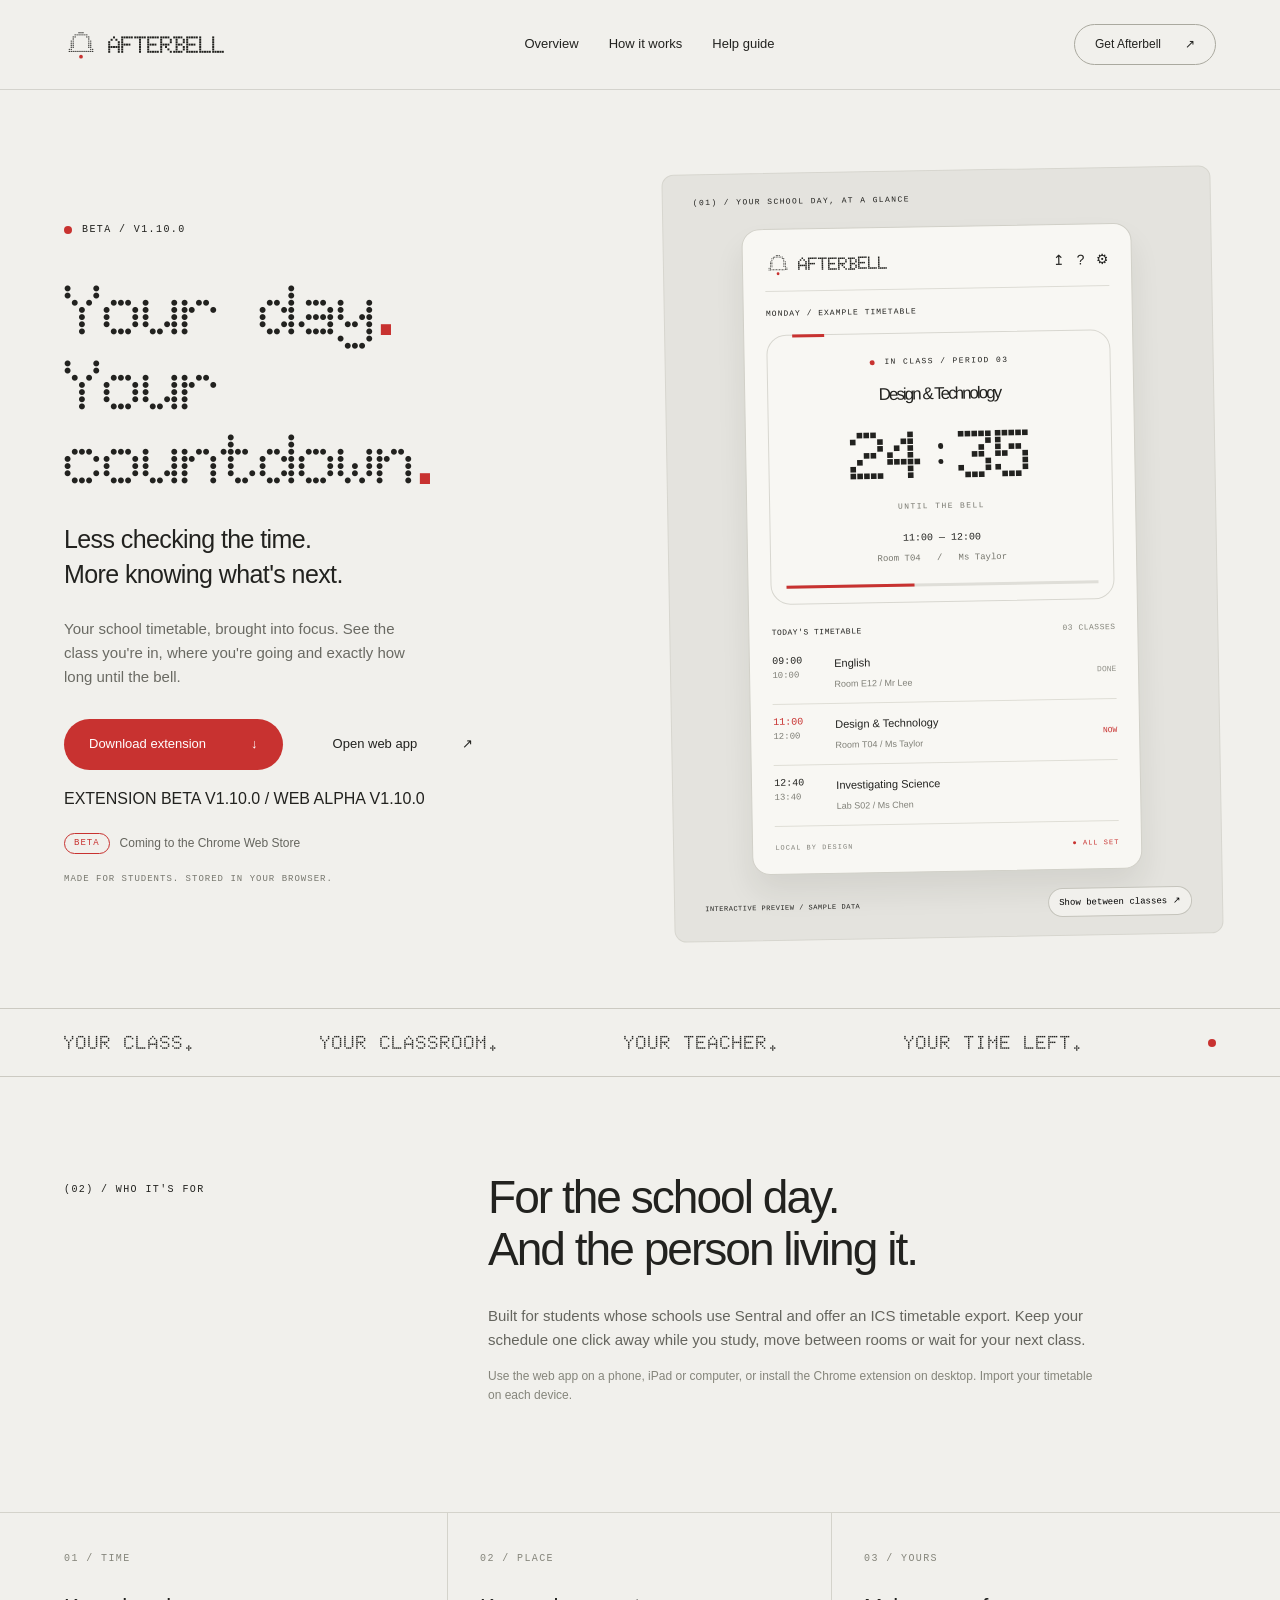
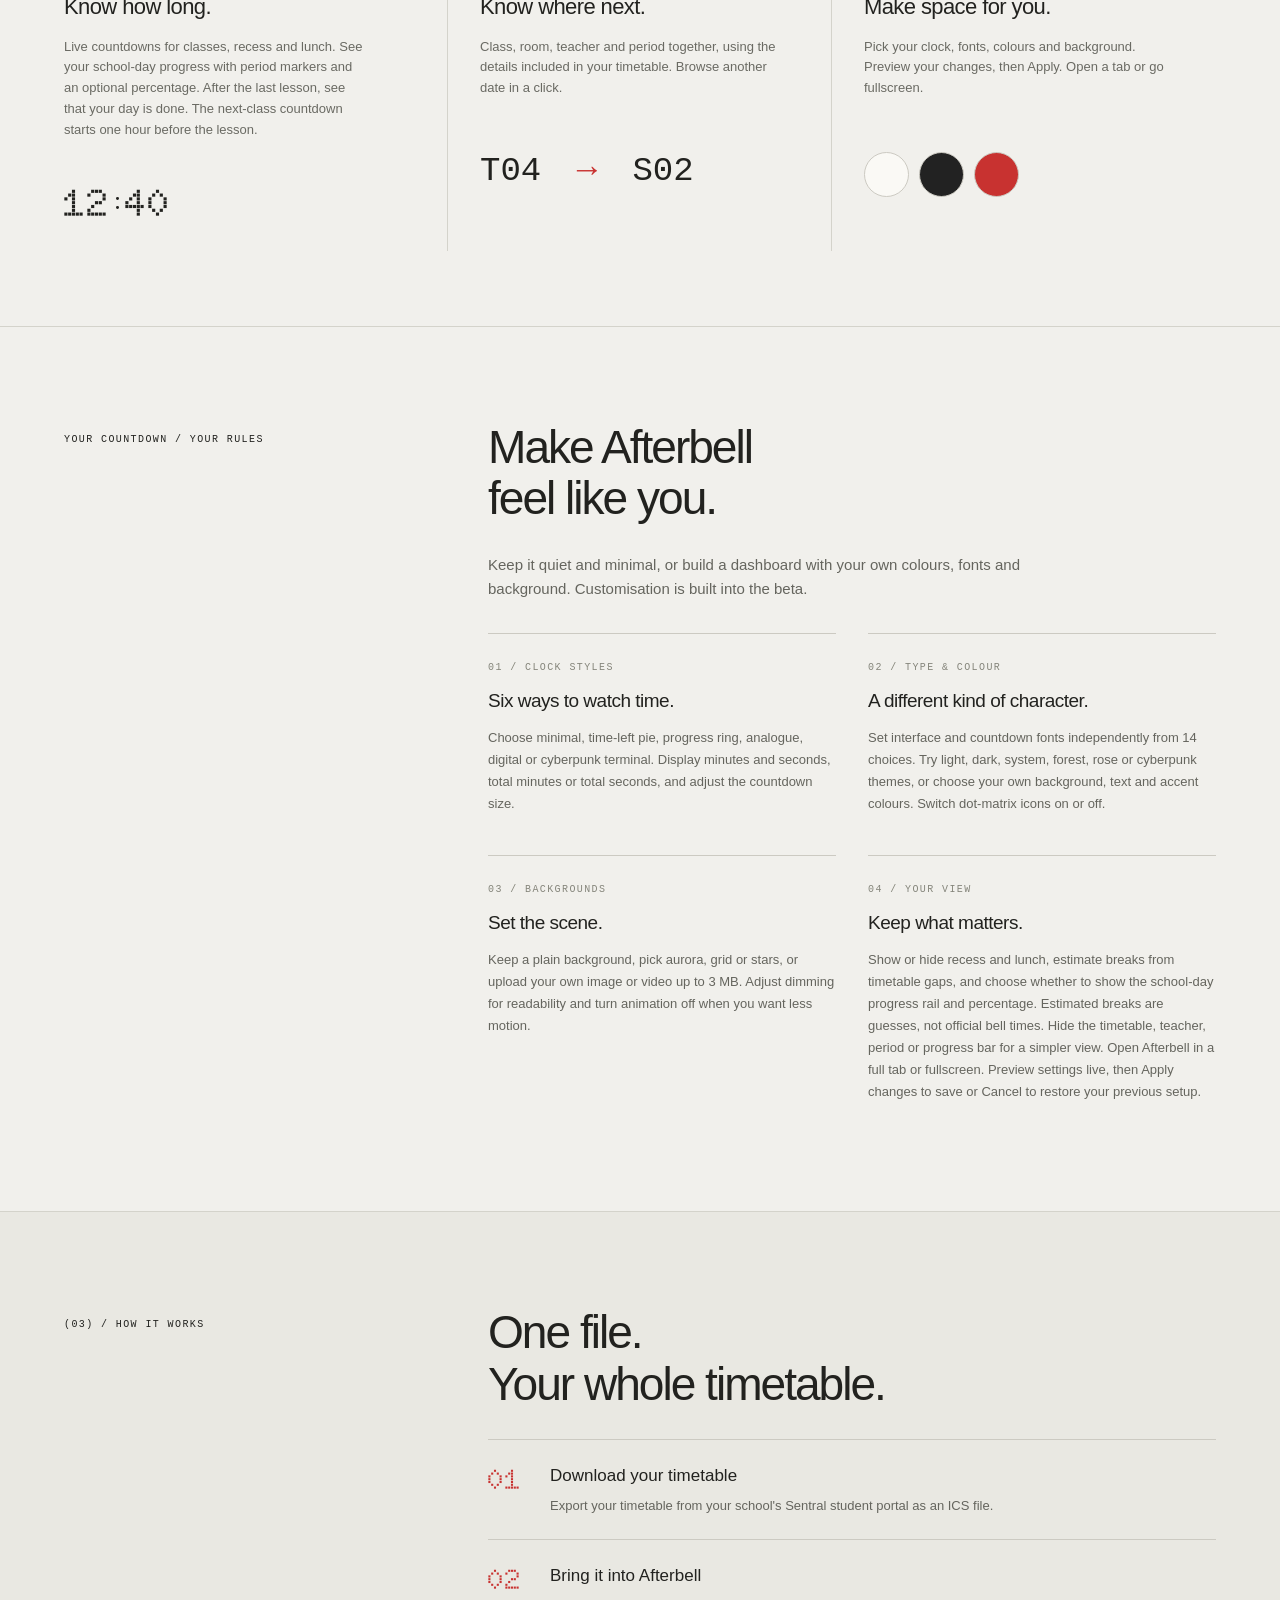
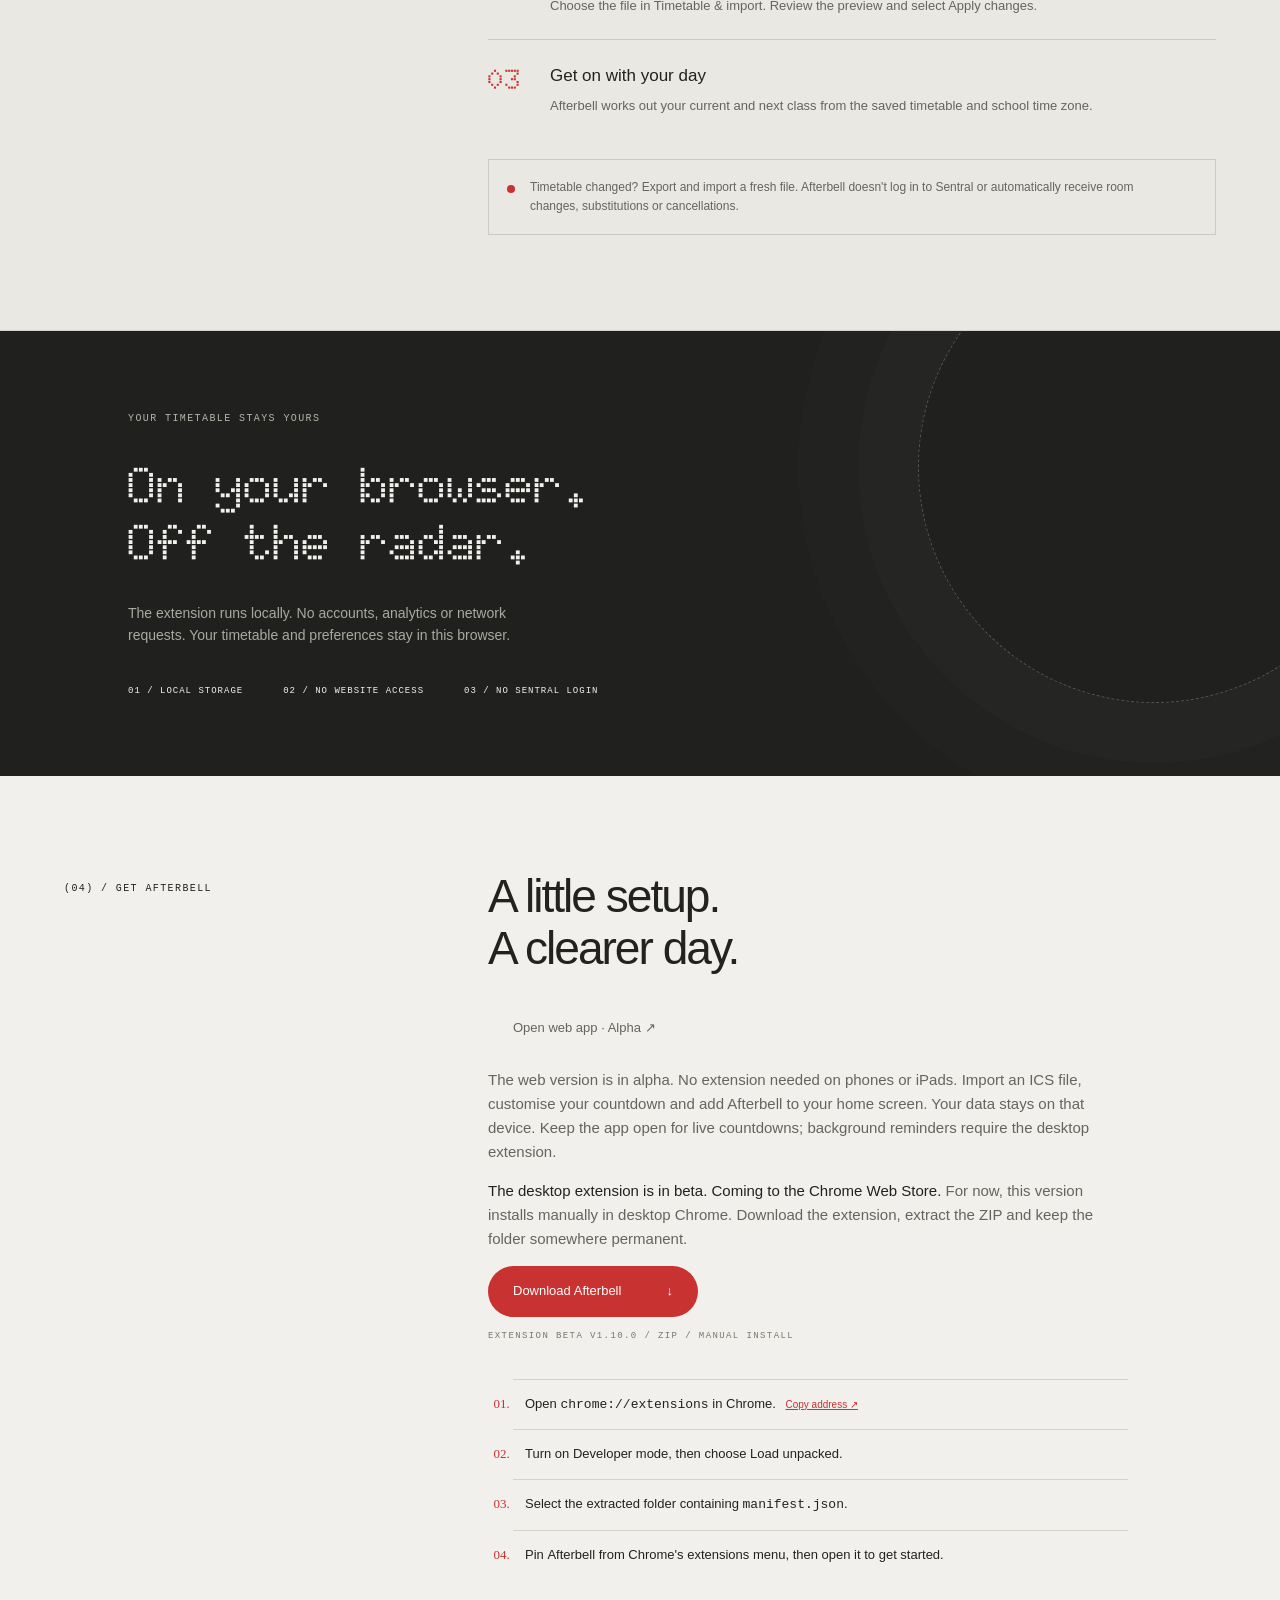
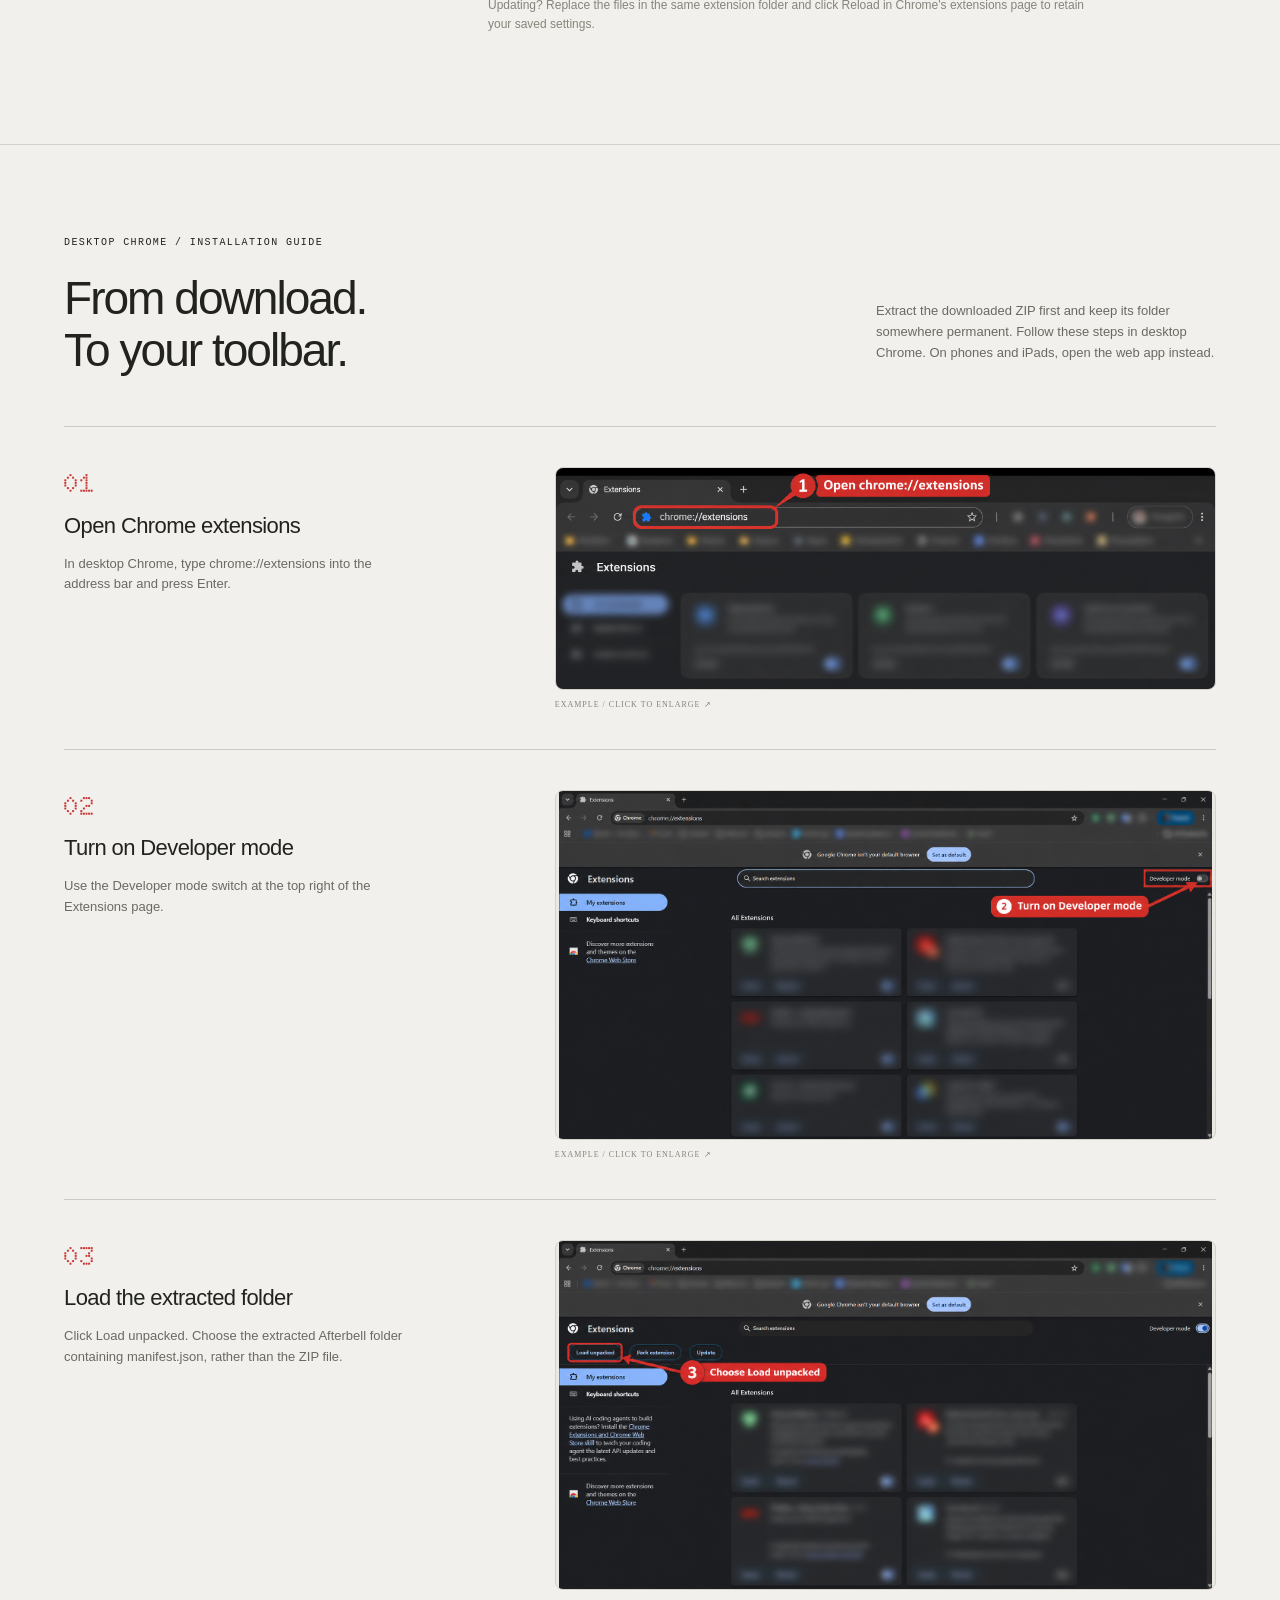
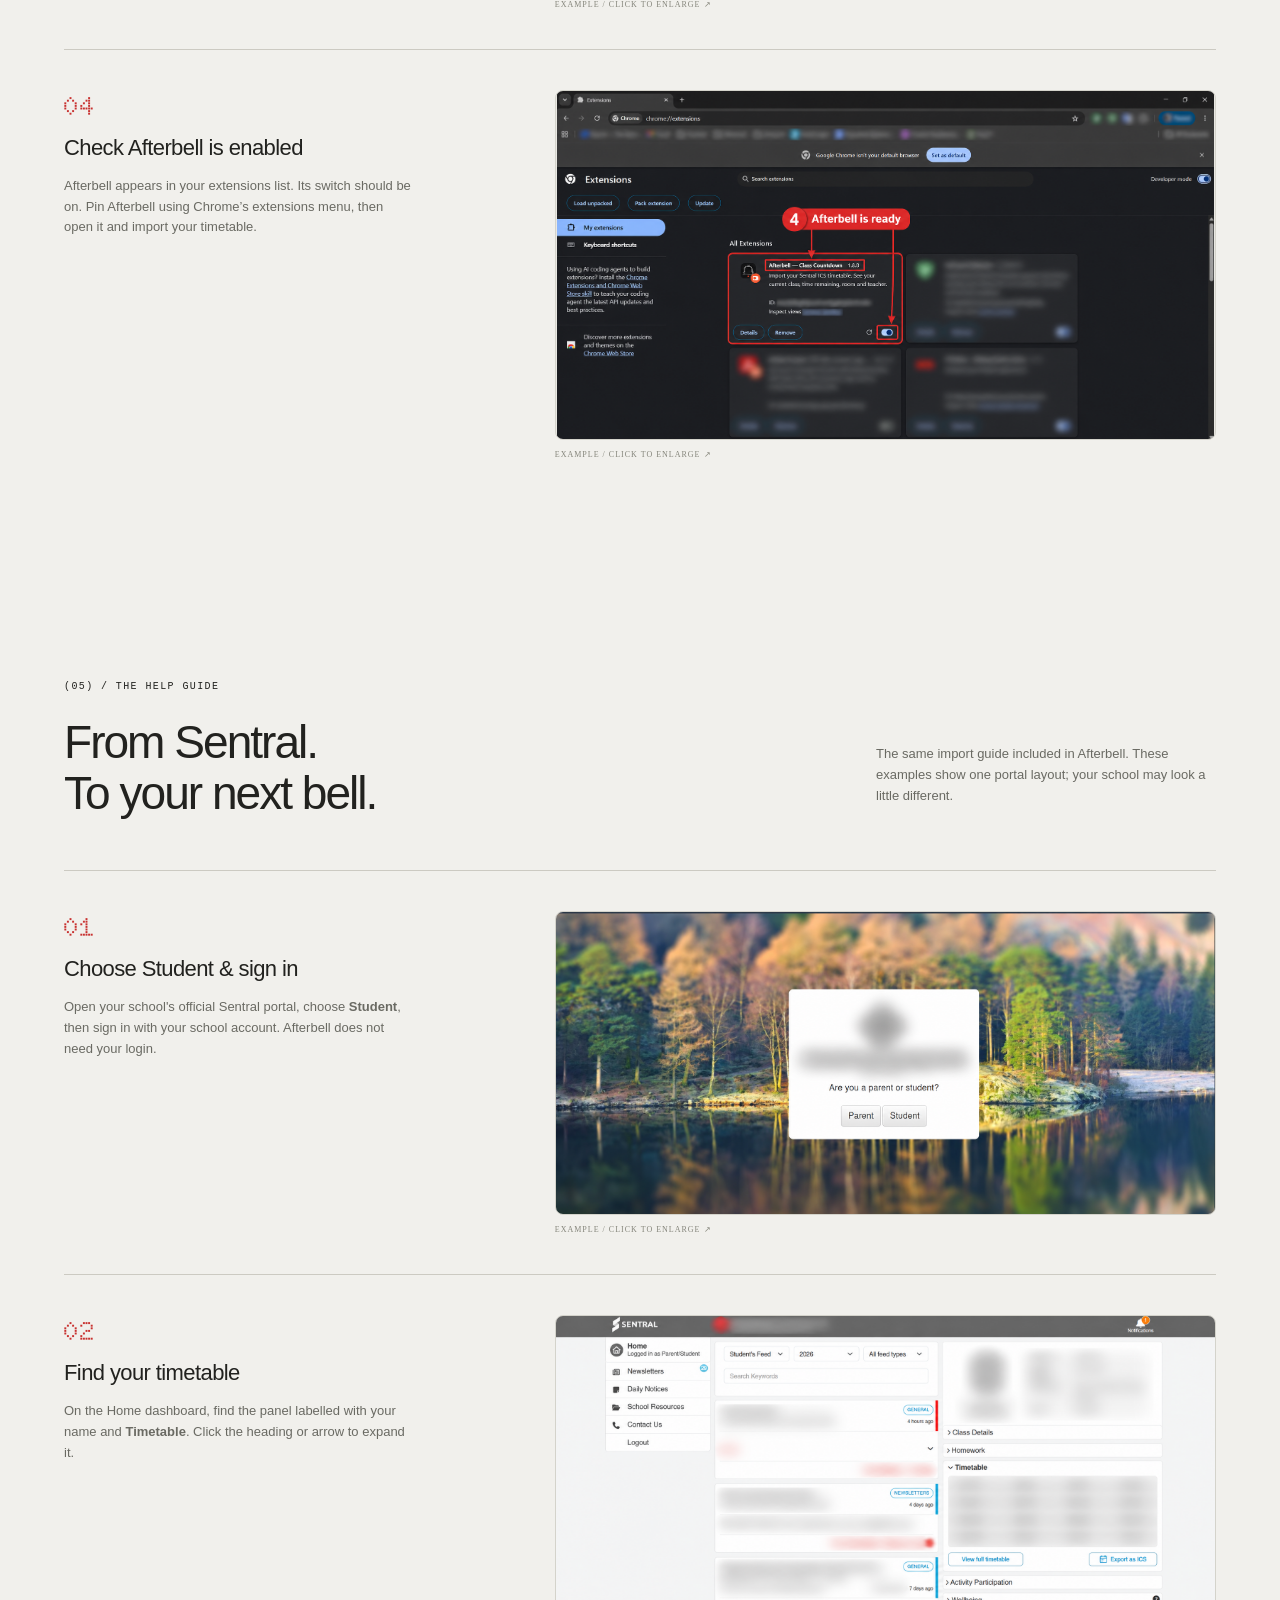
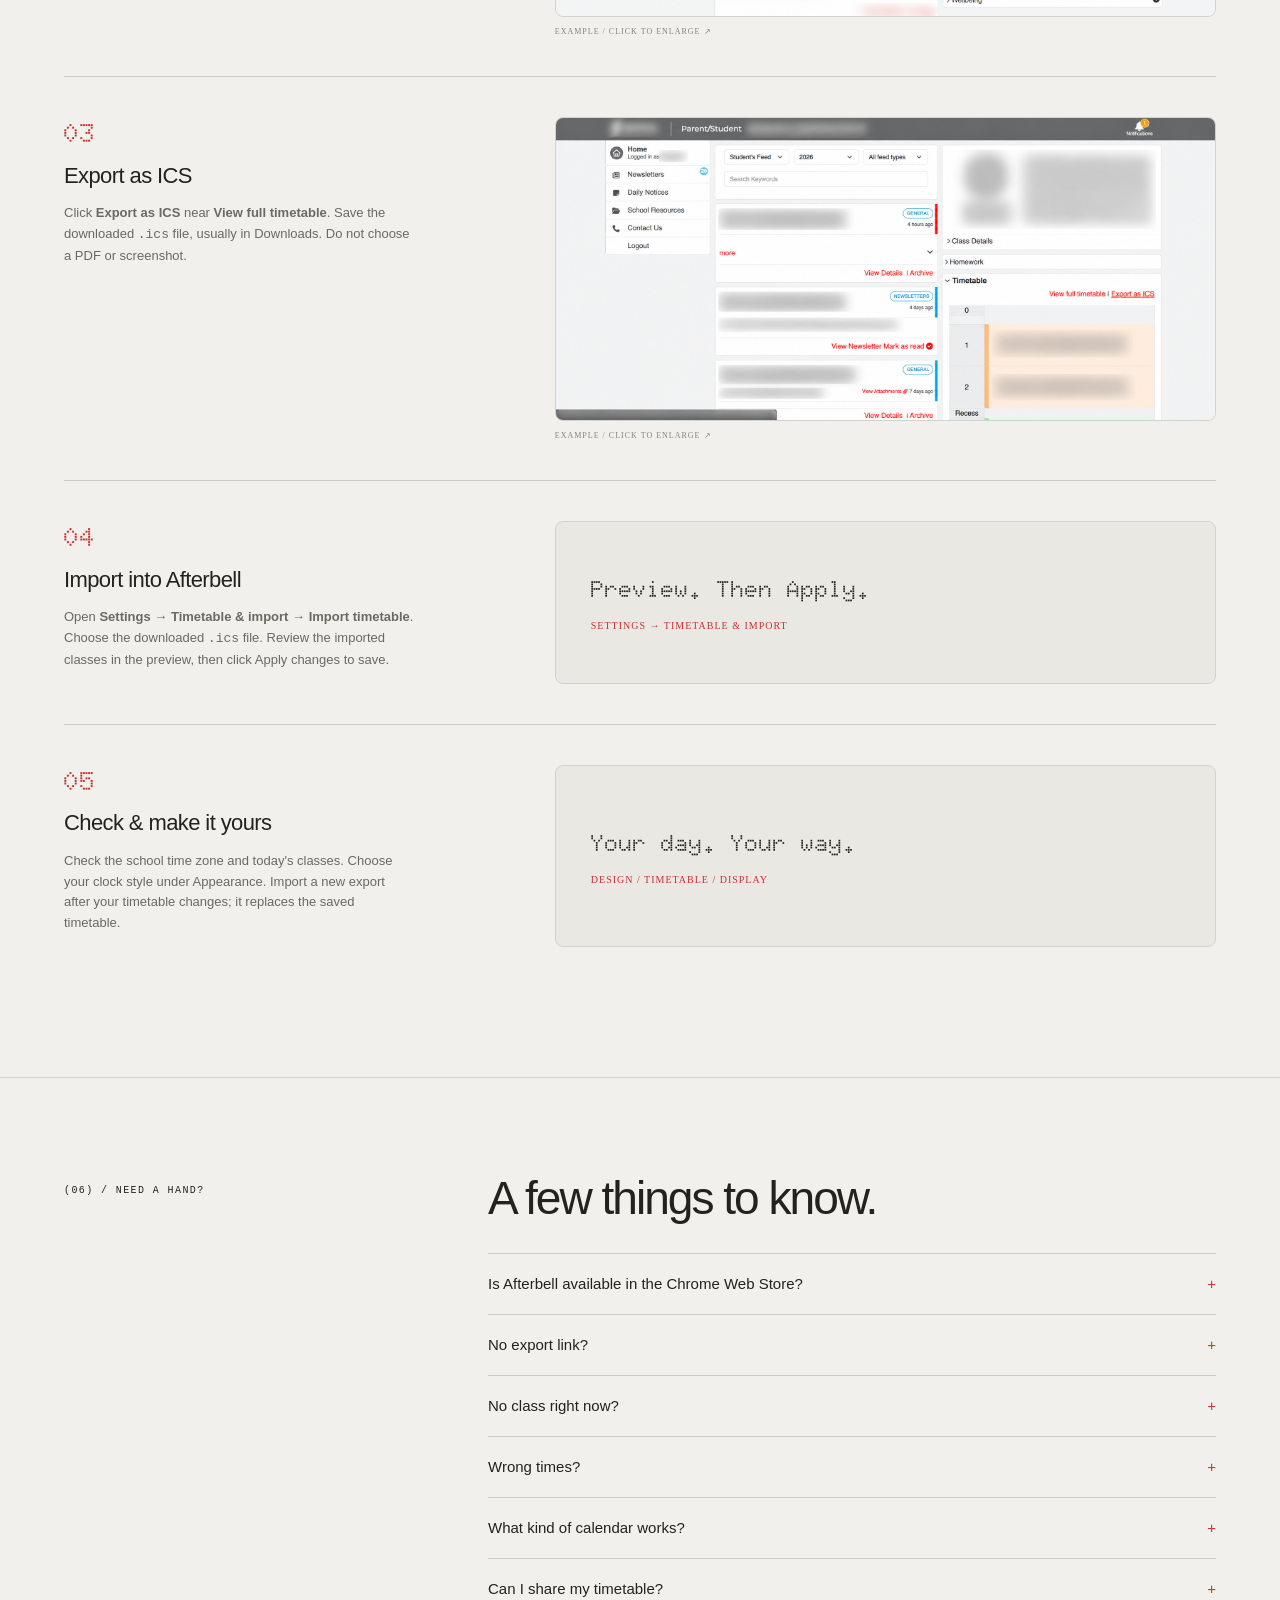
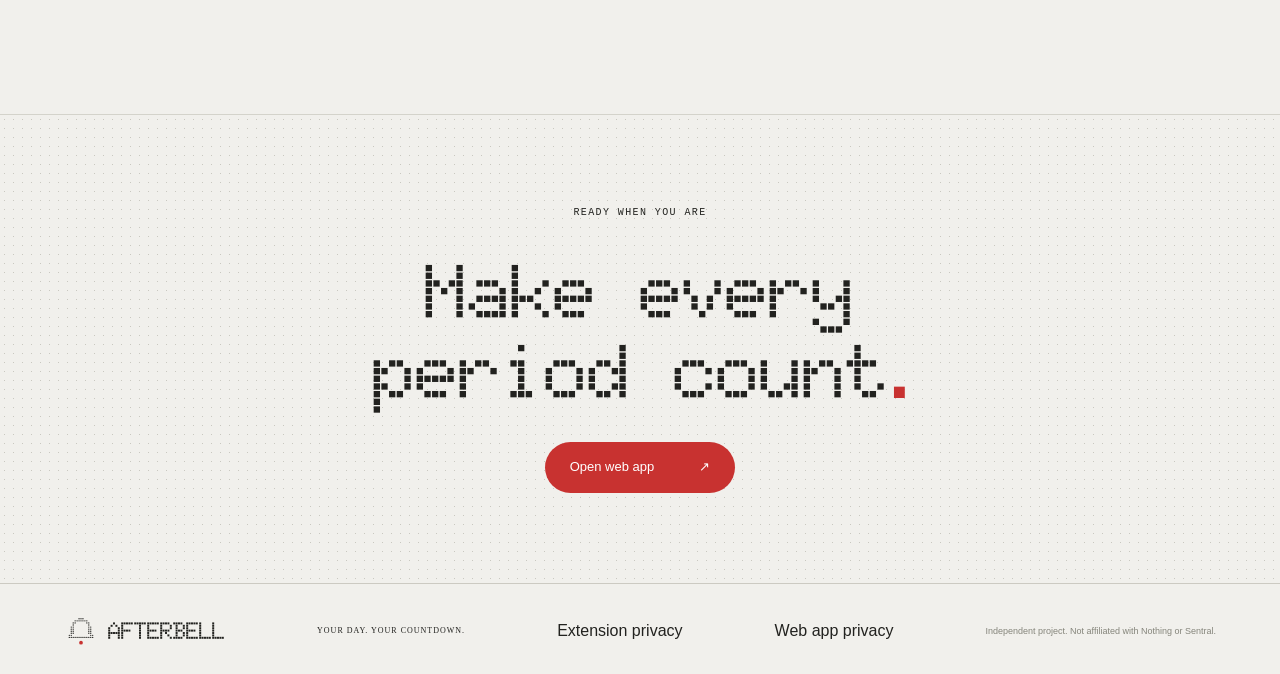
==== index.html @ 8b2d6bf4 "Publish v1.10.0 extension beta and web alpha" ====
<!doctype html>
<html lang="en"><head><meta charset="utf-8"><meta name="viewport" content="width=device-width,initial-scale=1"><meta name="description" content="Your next class. Your room. Your time left. Meet Afterbell, the private Chrome extension for your Sentral school timetable."><title>Afterbell — Your day. Your countdown.</title><link rel="icon" href="assets/afterbell-app-icon.svg" type="image/svg+xml"><link rel="stylesheet" href="style.css"></head><body>
<a class="skip" href="#main">Skip to content</a>
<header><a class="wordmark" href="#"><img class="brand-logo" src="assets/afterbell-logo.svg" alt="">AFTERBELL</a><nav aria-label="Main navigation"><a href="#overview">Overview</a><a href="#how">How it works</a><a href="#guide">Help guide</a></nav><a class="small-button" href="#install">Get Afterbell <span>↗</span></a></header>
<main id="main"><section class="hero" id="overview"><div class="hero-copy"><div class="eyebrow"><i></i> BETA / V1.10.0</div><h1>Your day<span>.</span><br>Your countdown<span>.</span></h1><p class="intro">Less checking the time.<br>More knowing what's next.</p><p class="subcopy">Your school timetable, brought into focus. See the class you're in, where you're going and exactly how long until the bell.</p><div class="buttons"><a class="button red" href="Afterbell-v1.10.0.zip" download>Download extension <span>↓</span></a><a class="button" href="app.html">Open web app <span>↗</span></a></div><p class="muted">EXTENSION BETA V1.10.0 / WEB ALPHA V1.10.0</p><div class="store-note"><span class="beta-badge">BETA</span> Coming to the Chrome Web Store</div><div class="hero-note">MADE FOR STUDENTS. STORED IN YOUR BROWSER.</div></div>
<div class="product-stage"><div class="stage-label">(01) / YOUR SCHOOL DAY, AT A GLANCE</div><div class="app-demo"><div class="app-top"><b class="wordmark"><img class="brand-logo" src="assets/afterbell-logo.svg" alt="">AFTERBELL</b><span aria-hidden="true">↥ &nbsp; ? &nbsp; ⚙</span></div><div class="demo-date">MONDAY / EXAMPLE TIMETABLE</div><div class="clock"><div class="eyebrow"><i></i><span id="demo-status">IN CLASS / PERIOD 03</span></div><h2 id="demo-subject">Design & Technology</h2><div class="timer" id="timer" role="timer" aria-label="24 minutes 38 seconds"><span id="timer-minutes">24</span><span class="timer-colon" aria-hidden="true"><span></span><span></span></span><span id="timer-seconds">38</span></div><div class="eyebrow time-label">UNTIL THE BELL</div><p id="demo-time">11:00 — 12:00</p><p class="room" id="demo-room">Room T04 &nbsp; / &nbsp; Ms Taylor</p><div class="progress"><span></span></div></div><div class="schedule-heading">TODAY'S TIMETABLE <span>03 CLASSES</span></div><div class="lesson"><div>09:00<small>10:00</small></div><div>English<small>Room E12 / Mr Lee</small></div><span class="done">DONE</span></div><div class="lesson active"><div>11:00<small>12:00</small></div><div>Design & Technology<small>Room T04 / Ms Taylor</small></div><span>NOW</span></div><div class="lesson"><div>12:40<small>13:40</small></div><div>Investigating Science<small>Lab S02 / Ms Chen</small></div></div><div class="app-bottom">LOCAL BY DESIGN <span>● ALL SET</span></div></div><div class="demo-controls"><span>INTERACTIVE PREVIEW / SAMPLE DATA</span><button id="switch-demo">Show between classes ↗</button></div></div></section>
<div class="ticker"><span>YOUR CLASS.</span><span>YOUR CLASSROOM.</span><span>YOUR TEACHER.</span><span>YOUR TIME LEFT.</span><i></i></div>
<section class="section audience"><div class="eyebrow">(02) / WHO IT'S FOR</div><div><h2>For the school day.<br>And the person living it.</h2><p>Built for students whose schools use Sentral and offer an ICS timetable export. Keep your schedule one click away while you study, move between rooms or wait for your next class.</p><p class="muted">Use the web app on a phone, iPad or computer, or install the Chrome extension on desktop. Import your timetable on each device.</p></div></section>
<section class="features"><article><span class="feature-number">01 / TIME</span><h3>Know how long.</h3><p>Live countdowns for classes, recess and lunch. See your school-day progress with period markers and an optional percentage. After the last lesson, see that your day is done. The next-class countdown starts one hour before the lesson.</p><div class="feature-art dots feature-time" aria-label="12 minutes 40 seconds"><span>12</span><span class="timer-colon" aria-hidden="true"><span></span><span></span></span><span>40</span></div></article><article><span class="feature-number">02 / PLACE</span><h3>Know where next.</h3><p>Class, room, teacher and period together, using the details included in your timetable. Browse another date in a click.</p><div class="feature-art route">T04 <span>→</span> S02</div></article><article><span class="feature-number">03 / YOURS</span><h3>Make space for you.</h3><p>Pick your clock, fonts, colours and background. Preview your changes, then Apply. Open a tab or go fullscreen.</p><div class="swatches" aria-label="Example light, dark and red appearance colours"><i></i><i></i><i></i></div></article></section>
<section class="section customise" id="customise"><div class="eyebrow">YOUR COUNTDOWN / YOUR RULES</div><div><h2>Make Afterbell<br>feel like you.</h2><p>Keep it quiet and minimal, or build a dashboard with your own colours, fonts and background. Customisation is built into the beta.</p><div class="custom-options"><article><span class="feature-number">01 / CLOCK STYLES</span><h3>Six ways to watch time.</h3><p>Choose minimal, time-left pie, progress ring, analogue, digital or cyberpunk terminal. Display minutes and seconds, total minutes or total seconds, and adjust the countdown size.</p></article><article><span class="feature-number">02 / TYPE & COLOUR</span><h3>A different kind of character.</h3><p>Set interface and countdown fonts independently from 14 choices. Try light, dark, system, forest, rose or cyberpunk themes, or choose your own background, text and accent colours. Switch dot-matrix icons on or off.</p></article><article><span class="feature-number">03 / BACKGROUNDS</span><h3>Set the scene.</h3><p>Keep a plain background, pick aurora, grid or stars, or upload your own image or video up to 3 MB. Adjust dimming for readability and turn animation off when you want less motion.</p></article><article><span class="feature-number">04 / YOUR VIEW</span><h3>Keep what matters.</h3><p>Show or hide recess and lunch, estimate breaks from timetable gaps, and choose whether to show the school-day progress rail and percentage. Estimated breaks are guesses, not official bell times. Hide the timetable, teacher, period or progress bar for a simpler view. Open Afterbell in a full tab or fullscreen. Preview settings live, then Apply changes to save or Cancel to restore your previous setup.</p></article></div></div></section><section class="section how" id="how"><div class="eyebrow">(03) / HOW IT WORKS</div><div><h2>One file.<br>Your whole timetable.</h2><div class="how-row"><span>01</span><div><h3>Download your timetable</h3><p>Export your timetable from your school's Sentral student portal as an ICS file.</p></div></div><div class="how-row"><span>02</span><div><h3>Bring it into Afterbell</h3><p>Choose the file in Timetable & import. Review the preview and select Apply changes.</p></div></div><div class="how-row"><span>03</span><div><h3>Get on with your day</h3><p>Afterbell works out your current and next class from the saved timetable and school time zone.</p></div></div><div class="notice"><i></i><p>Timetable changed? Export and import a fresh file. Afterbell doesn't log in to Sentral or automatically receive room changes, substitutions or cancellations.</p></div></div></section>
<section class="privacy"><div class="eyebrow">YOUR TIMETABLE STAYS YOURS</div><h2>On your browser.<br>Off the radar.</h2><p>The extension runs locally. No accounts, analytics or network requests. Your timetable and preferences stay in this browser.</p><div><span>01 / LOCAL STORAGE</span><span>02 / NO WEBSITE ACCESS</span><span>03 / NO SENTRAL LOGIN</span></div></section>
<section class="section install" id="install"><div class="eyebrow">(04) / GET AFTERBELL</div><div><h2>A little setup.<br>A clearer day.</h2><p><a class="button" href="app.html">Open web app · Alpha ↗</a></p><p>The web version is in alpha. No extension needed on phones or iPads. Import an ICS file, customise your countdown and add Afterbell to your home screen. Your data stays on that device. Keep the app open for live countdowns; background reminders require the desktop extension.</p><p><strong>The desktop extension is in beta. Coming to the Chrome Web Store.</strong> For now, this version installs manually in desktop Chrome. Download the extension, extract the ZIP and keep the folder somewhere permanent.</p><a class="button red" href="Afterbell-v1.10.0.zip" download>Download Afterbell <span>↓</span></a><span class="download-meta">EXTENSION BETA V1.10.0 / ZIP / MANUAL INSTALL</span><ol class="install-list"><li>Open <code>chrome://extensions</code> in Chrome. <button id="copy-url" aria-label="Copy Chrome extensions address">Copy address ↗</button></li><li>Turn on <strong>Developer mode</strong>, then choose <strong>Load unpacked</strong>.</li><li>Select the extracted folder containing <code>manifest.json</code>.</li><li>Pin <strong>Afterbell</strong> from Chrome's extensions menu, then open it to get started.</li></ol><p class="muted">Updating? Replace the files in the same extension folder and click Reload in Chrome's extensions page to retain your saved settings.</p><p id="copy-status" role="status"></p></div></section>
<section class="guide" id="extension-guide"><div class="guide-heading"><div><div class="eyebrow">DESKTOP CHROME / INSTALLATION GUIDE</div><h2>From download.<br>To your toolbar.</h2></div><p>Extract the downloaded ZIP first and keep its folder somewhere permanent. Follow these steps in desktop Chrome. On phones and iPads, <a href="app.html">open the web app</a> instead.</p></div><article class="guide-step"><div><span class="step-no">01</span><h3>Open Chrome extensions</h3><p>In desktop Chrome, type chrome://extensions into the address bar and press Enter.</p></div><div><a href="install-1.png" target="_blank" rel="noopener"><img src="install-1.png" alt="Open Chrome extensions — highlighted Chrome control" loading="lazy"></a><div class="image-note">EXAMPLE / CLICK TO ENLARGE ↗</div></div></article><article class="guide-step"><div><span class="step-no">02</span><h3>Turn on Developer mode</h3><p>Use the Developer mode switch at the top right of the Extensions page.</p></div><div><a href="install-2.png" target="_blank" rel="noopener"><img src="install-2.png" alt="Turn on Developer mode — highlighted Chrome control" loading="lazy"></a><div class="image-note">EXAMPLE / CLICK TO ENLARGE ↗</div></div></article><article class="guide-step"><div><span class="step-no">03</span><h3>Load the extracted folder</h3><p>Click Load unpacked. Choose the extracted Afterbell folder containing manifest.json, rather than the ZIP file.</p></div><div><a href="install-3.png" target="_blank" rel="noopener"><img src="install-3.png" alt="Load the extracted folder — highlighted Chrome control" loading="lazy"></a><div class="image-note">EXAMPLE / CLICK TO ENLARGE ↗</div></div></article><article class="guide-step"><div><span class="step-no">04</span><h3>Check Afterbell is enabled</h3><p>Afterbell appears in your extensions list. Its switch should be on. Pin Afterbell using Chrome’s extensions menu, then open it and import your timetable.</p></div><div><a href="install-4.png" target="_blank" rel="noopener"><img src="install-4.png" alt="Check Afterbell is enabled — highlighted Chrome control" loading="lazy"></a><div class="image-note">EXAMPLE / CLICK TO ENLARGE ↗</div></div></article></section><section class="guide" id="guide"><div class="guide-heading"><div><div class="eyebrow">(05) / THE HELP GUIDE</div><h2>From Sentral.<br>To your next bell.</h2></div><p>The same import guide included in Afterbell. These examples show one portal layout; your school may look a little different.</p></div><div id="guide-steps"></div></section>
<section class="section faq"><div class="eyebrow">(06) / NEED A HAND?</div><div><h2>A few things to know.</h2><details><summary>Is Afterbell available in the Chrome Web Store?</summary><p>It is coming to the Chrome Web Store. Afterbell is currently in beta, and you can try it now using the manual installation above. A store release date has not been announced.</p></details><details><summary>No export link?</summary><p>Try the student portal in a desktop browser and expand Timetable. If your school has disabled export, ask the school for an ICS timetable.</p></details><details><summary>No class right now?</summary><p>Between classes, Afterbell shows the next class. Use the date picker to check another day. If the export has ended, import a newer one.</p></details><details><summary>Wrong times?</summary><p>Check the school time zone under Timetable & import and your computer's clock. Sydney is the default school time zone.</p></details><details><summary>What kind of calendar works?</summary><p>Afterbell supports individual dated events in an ICS export. Recurring calendars and all-day events are rejected with an explanation. Room and teacher details can only appear if your file includes them.</p></details><details><summary>Can I share my timetable?</summary><p>Your ICS file contains personal timetable information, so keep it private. Remove your timetable in Settings to clear its saved class data.</p></details></div></section>
<section class="closing"><div class="eyebrow">READY WHEN YOU ARE</div><h2>Make every<br>period count<span>.</span></h2><a class="button red" href="app.html">Open web app <span>↗</span></a></section></main>
<footer><a class="wordmark" href="#"><img class="brand-logo" src="assets/afterbell-logo.svg" alt="">AFTERBELL</a><p>YOUR DAY. YOUR COUNTDOWN.</p><a class="privacy-link" href="privacy.html">Extension privacy</a><a class="privacy-link" href="web-privacy.html">Web app privacy</a><span>Independent project. Not affiliated with Nothing or Sentral.</span></footer><script src="app.js" defer></script></body></html>
---- style.css ----
@font-face{font-family:Doto;src:url('assets/Doto.ttf') format('truetype');font-weight:100 900;font-display:swap}*{box-sizing:border-box}html{scroll-behavior:smooth;scroll-padding-top:95px}body{margin:0;background:#f1f0ec;color:#22221f;font:16px/1.6 'Helvetica Neue',Helvetica,Arial,sans-serif}a{color:inherit;text-decoration:none}button{font:inherit;cursor:pointer}a,button,summary{-webkit-tap-highlight-color:transparent}a:focus-visible,button:focus-visible,summary:focus-visible{outline:3px solid #c83230;outline-offset:5px}header{height:90px;max-width:1440px;margin:auto;padding:0 5%;display:flex;align-items:center;justify-content:space-between;border-bottom:1px solid #d4d3cd;gap:25px}.wordmark{font:800 24px Doto,monospace;display:flex;align-items:center;gap:10px;letter-spacing:-1px;white-space:nowrap}i{display:inline-block;width:8px;height:8px;background:#c83230;border-radius:100%;flex-shrink:0}nav{display:flex;gap:30px;font-size:13px}nav a:hover,.text-link:hover{color:#c83230}.small-button{border:1px solid #aaa99f;border-radius:30px;padding:10px 20px;font-size:12px;display:flex;gap:24px}.hero{max-width:1440px;padding:80px 5% 70px;margin:auto;display:grid;grid-template-columns:1fr 1fr;gap:55px;align-items:center}.eyebrow,.stage-label,.hero-note,.feature-number,.download-meta{font:10px/1.6 Consolas,monospace;letter-spacing:1.4px}.eyebrow{display:flex;align-items:center;gap:10px}.hero h1{font:800 clamp(56px,5.6vw,87px)/1.04 Doto,monospace;letter-spacing:-4px;margin:35px 0 25px;font-variation-settings:'ROND' 100}h1>span,.closing h2>span{font-family:Arial;color:#c83230}.intro{font-size:25px;line-height:1.4;letter-spacing:-.6px}.subcopy{max-width:360px;color:#6a6a63;font-size:15px}.buttons{display:flex;align-items:center;gap:25px;margin-top:30px}.button{display:inline-flex;align-items:center;justify-content:space-between;gap:45px;border-radius:30px;padding:15px 25px;font-size:13px}.red{background:#c83230;color:#fff}.red:hover{background:#a92221}.text-link{font-size:12px}.hero-note{margin-top:40px;color:#77776e;font-size:9px;letter-spacing:1px}.product-stage{padding:22px 30px 18px;background:#e4e3de;border:1px solid #d7d6cf;border-radius:12px;background-image:radial-gradient(#c9c8c0 .7px,transparent .7px);background-size:8px 8px;transform:rotate(-1deg)}.stage-label{font-size:8px;margin-bottom:20px}.app-demo{background:#f8f7f3;max-width:390px;margin:auto;border:1px solid #d1d0c8;border-radius:18px;padding:22px;box-shadow:0 18px 30px #24241c15}.app-top{display:flex;align-items:center;justify-content:space-between;border-bottom:1px solid #dddcd5;padding-bottom:13px}.app-top .wordmark{font-size:18px}.app-top>span{font-size:14px}.demo-date{font:8px Consolas,monospace;letter-spacing:1px;margin:17px 0}.clock{border:1px solid #d8d7d0;border-radius:20px;text-align:center;padding:22px 15px 15px;position:relative}.clock:before{content:'';position:absolute;top:-1px;left:25px;width:32px;height:3px;background:#c83230}.clock .eyebrow{justify-content:center;font-size:8px}.clock i{width:5px;height:5px}.clock h2{font:400 17px Arial;margin:16px 0}.timer{font:800 68px/1 Doto,monospace;letter-spacing:-4px}.time-label{margin:12px 0 20px;color:#77776e}.clock p{font:10px Consolas,monospace}.clock .room{color:#77776e;font-size:9px}.progress{height:3px;background:#dfded8;margin-top:20px}.progress span{display:block;width:41%;height:100%;background:#c83230}.schedule-heading{display:flex;justify-content:space-between;font:8px Consolas,monospace;letter-spacing:.5px;margin:23px 0 7px}.schedule-heading span{color:#85857b}.lesson{display:grid;grid-template-columns:50px 1fr auto;gap:12px;padding:12px 0;border-bottom:1px solid #dfded6;font-size:11px}.lesson>div:first-child{font:10px Consolas,monospace}.lesson small{display:block;color:#808078;font-size:9px;margin-top:4px}.lesson>span{font:8px Consolas,monospace;color:#c83230;align-self:center}.lesson>span.done{color:#92928a}.active>div:first-child{color:#c83230}.app-bottom{display:flex;justify-content:space-between;font:7px Consolas,monospace;color:#83837b;margin-top:17px;letter-spacing:1px}.app-bottom span{color:#c83230}.demo-controls{display:flex;justify-content:space-between;gap:10px;align-items:center;margin-top:18px}.demo-controls>span{font:7px Consolas,monospace;letter-spacing:.5px}.demo-controls button{font:9px Consolas,monospace;background:#f1f0ec;border:1px solid #c5c4bc;border-radius:20px;padding:8px 10px}.ticker{border-block:1px solid #cccac2;display:flex;justify-content:space-between;align-items:center;padding:22px 5%;font:700 clamp(10px,1.5vw,19px) Doto,monospace;letter-spacing:1px}.section{padding:95px 5%;max-width:1440px;margin:auto;display:grid;grid-template-columns:1fr 2fr;gap:60px;border-bottom:1px solid #d4d3cb}.section>.eyebrow{align-self:start;margin-top:10px}h2{font-weight:400;font-size:clamp(32px,3.6vw,52px);line-height:1.12;letter-spacing:-2px;margin:0 0 28px}.section p{max-width:610px;color:#65655e;font-size:15px}.section .muted{font-size:12px;color:#85857b}.features{margin:0 auto;max-width:1440px;padding:0 5% 75px;display:grid;grid-template-columns:repeat(3,1fr);gap:0}.features article{padding:30px 32px 15px 0;border-right:1px solid #d4d3cb}.features article+article{padding-left:32px}.features article:last-child{border:0}.feature-number{color:#85857b}.features h3{font-size:22px;font-weight:400;letter-spacing:-.6px;margin:20px 0 10px}.features p{font-size:13px;color:#6a6a63;max-width:300px;min-height:85px}.feature-art{font-size:38px;margin-top:30px;height:65px}.dots{font-family:Doto;font-weight:800}.route{font:34px Consolas,monospace}.route span{color:#c83230;margin:0 15px}.swatches{display:flex;gap:10px;margin-top:30px;height:65px}.swatches i{width:45px;height:45px;border:1px solid #cccac2;background:#faf9f5}.swatches i:nth-child(2){background:#222}.swatches i:nth-child(3){background:#c83230}.how{background:#e9e8e2;max-width:none}.how>div:last-child{max-width:800px}.how-row{display:flex;gap:28px;border-top:1px solid #cccac2;padding:22px 0}.how-row>span{font:700 28px Doto;color:#c83230}.how-row h3{font-size:17px;font-weight:500;margin:0}.how-row p{margin:7px 0 0!important;font-size:13px}.notice{display:flex;align-items:start;gap:15px;border:1px solid #cccac2;padding:18px;margin-top:20px}.notice i{margin-top:7px}.notice p{margin:0!important;font-size:12px}.privacy{background:#20211f;color:#f1f0ec;padding:80px 10%;position:relative;overflow:hidden}.privacy:after{content:'';position:absolute;right:-110px;top:-100px;width:470px;height:470px;border:1px dashed #55564f;border-radius:50%;box-shadow:0 0 0 60px #ffffff03,0 0 0 120px #ffffff02}.privacy .eyebrow{color:#b4b4aa}.privacy h2{font-family:Doto;font-weight:700;margin:30px 0;font-size:clamp(36px,4vw,60px)}.privacy p{max-width:430px;color:#aaa99f;font-size:14px}.privacy>div:last-child{display:flex;gap:40px;margin-top:40px;font:9px Consolas,monospace;letter-spacing:1px;position:relative;z-index:1}.download-meta{display:block;font-size:9px;color:#77776e;margin:12px 0 35px}.install-list{list-style:decimal-leading-zero;padding-left:25px;max-width:640px}.install-list li{padding:14px 0 14px 12px;border-top:1px solid #d4d3cb;font-size:13px}.install-list li::marker{color:#c83230;font-family:Consolas}.install-list button{border:0;background:none;color:#c83230;font-size:10px;text-decoration:underline}.guide{padding:90px 5%;max-width:1440px;margin:auto}.guide-heading{display:flex;justify-content:space-between;gap:50px;align-items:end;margin-bottom:50px}.guide-heading h2{margin:22px 0 0}.guide-heading p{font-size:13px;color:#6a6a63;max-width:340px}.guide-step{display:grid;grid-template-columns:1fr 1.5fr;gap:50px;border-top:1px solid #cccac2;padding:40px 0}.guide-step h3{font-size:22px;font-weight:400;line-height:1.3;letter-spacing:-.6px;margin:12px 0}.step-no{font:700 26px Doto;color:#c83230}.guide-step p{font-size:13px;color:#6a6a63;max-width:350px}.guide-step img{display:block;width:100%;max-height:350px;object-fit:contain;border:1px solid #d4d3cb;background:#e9e8e3;border-radius:8px}.image-note{font:8px Consolas;letter-spacing:1px;color:#85857b;margin-top:10px}.guide-step.no-image{grid-template-columns:1fr 1.5fr}.step-action{border:1px solid #d4d3cb;background:#e9e8e3;padding:35px;display:flex;flex-direction:column;justify-content:center;align-items:start;border-radius:8px}.step-action b{font:700 23px Doto;line-height:1.4}.step-action span{color:#c83230;font:10px Consolas;letter-spacing:1px;margin-top:15px}.faq{border-top:1px solid #d4d3cb}details{border-top:1px solid #cccac2;padding:18px 0}summary{cursor:pointer;font-size:15px;list-style:none;display:flex;justify-content:space-between;gap:15px}summary:after{content:'+';color:#c83230}details[open] summary:after{content:'−'}details p{font-size:13px!important}.closing{padding:90px 5%;text-align:center;background-image:radial-gradient(#c9c8c0 .7px,transparent .7px);background-size:9px 9px}.closing .eyebrow{justify-content:center}.closing h2{font:800 clamp(46px,6vw,80px)/1.05 Doto;letter-spacing:-3px;margin:30px 0}footer{display:flex;align-items:center;justify-content:space-between;padding:30px 5%;gap:25px;border-top:1px solid #cccac2}footer p{font:8px Consolas;letter-spacing:1px}footer>span{font-size:9px;color:#85857b}.skip{position:absolute;left:20px;top:-80px;padding:10px;background:#fff;z-index:20}.skip:focus{top:10px}@media(min-width:1600px){.hero{padding-block:110px}.how{padding-inline:max(5%,calc((100vw - 1296px)/2))}}@media(max-width:850px){header{height:75px}nav{gap:15px;font-size:11px}.hero{gap:30px;padding-top:45px}.hero h1{font-size:55px}.product-stage{padding:18px 12px}.app-demo{padding:16px}.timer{font-size:55px}.buttons{gap:15px;flex-wrap:wrap}.section{gap:30px;grid-template-columns:1fr 2fr}.features article{padding-right:18px}.features article+article{padding-left:18px}.demo-controls{flex-wrap:wrap}.privacy:after{right:-300px}footer{flex-wrap:wrap}}@media(max-width:600px){header{padding-inline:6%;flex-wrap:wrap;height:auto;min-height:80px;gap:14px;padding-block:18px}header .wordmark{font-size:21px}header nav{order:3;width:100%;justify-content:space-between}.small-button{padding:7px 14px}.hero{grid-template-columns:1fr;padding:45px 6%}.hero h1{font-size:65px;letter-spacing:-3px}.intro{font-size:24px}.product-stage{margin-top:10px;transform:none;padding:22px}.app-demo{padding:22px}.timer{font-size:68px}.demo-controls{justify-content:center}.ticker{flex-wrap:wrap;gap:18px;font-size:12px;padding:20px 6%}.ticker i{display:none}.section{grid-template-columns:1fr;padding:55px 6%;gap:25px}h2{font-size:36px}.features{grid-template-columns:1fr;padding:0 6% 45px}.features article,.features article+article{padding:30px 0;border-right:0;border-bottom:1px solid #d4d3cb}.features p{min-height:0;max-width:none}.feature-art,.swatches{margin-top:20px}.privacy{padding:55px 6%}.privacy>div:last-child{flex-direction:column;gap:15px}.guide{padding:55px 6%}.guide-heading{display:block}.guide-heading p{margin-top:25px}.guide-step,.guide-step.no-image{grid-template-columns:1fr;gap:20px;padding:30px 0}.guide-step p{max-width:none}.closing{padding:65px 6%}footer{padding:30px 6%}footer>span{width:100%}.hero-note{font-size:8px}}@media(prefers-reduced-motion:reduce){html{scroll-behavior:auto}}

/* Countdown punctuation uses two circular dots, independent of the font. */
.timer,.feature-time{display:flex;align-items:center;justify-content:center;gap:5px}.timer>span:not(.timer-colon){min-width:2ch}.timer-colon{display:inline-flex;flex-direction:column;justify-content:center;align-items:center;gap:.15em;width:.17em;flex:0 0 .17em;letter-spacing:0;margin-inline:.035em}.timer-colon>span{display:block;width:.075em;height:.075em;border-radius:50%;background:currentColor;flex-shrink:0}.feature-time{justify-content:flex-start;gap:3px}.store-note{display:flex;align-items:center;flex-wrap:wrap;gap:10px;font-size:12px;color:#65655e;margin-top:22px}.beta-badge{border:1px solid #c83230;border-radius:20px;padding:2px 9px;color:#c83230;font:9px/1.6 Consolas,monospace;letter-spacing:1px}.store-note+.hero-note{margin-top:18px}.custom-options{display:grid;grid-template-columns:1fr 1fr;gap:26px 32px;margin-top:32px}.custom-options article{border-top:1px solid #cccac2;padding-top:18px}.custom-options h3{font-size:19px;font-weight:400;letter-spacing:-.5px;line-height:1.3;margin:12px 0}.custom-options p{font-size:13px;line-height:1.7}.customise{border-top:1px solid #d4d3cb}.install strong{font-weight:500;color:#22221f}@media(max-width:600px){.custom-options{grid-template-columns:1fr;gap:20px}.store-note{font-size:11px}}

.brand-logo{width:34px;height:34px;object-fit:contain;display:block;flex-shrink:0}.app-top .brand-logo{width:26px;height:26px}.app-top .wordmark{gap:7px}@media(max-width:600px){header .brand-logo{width:30px;height:30px}}
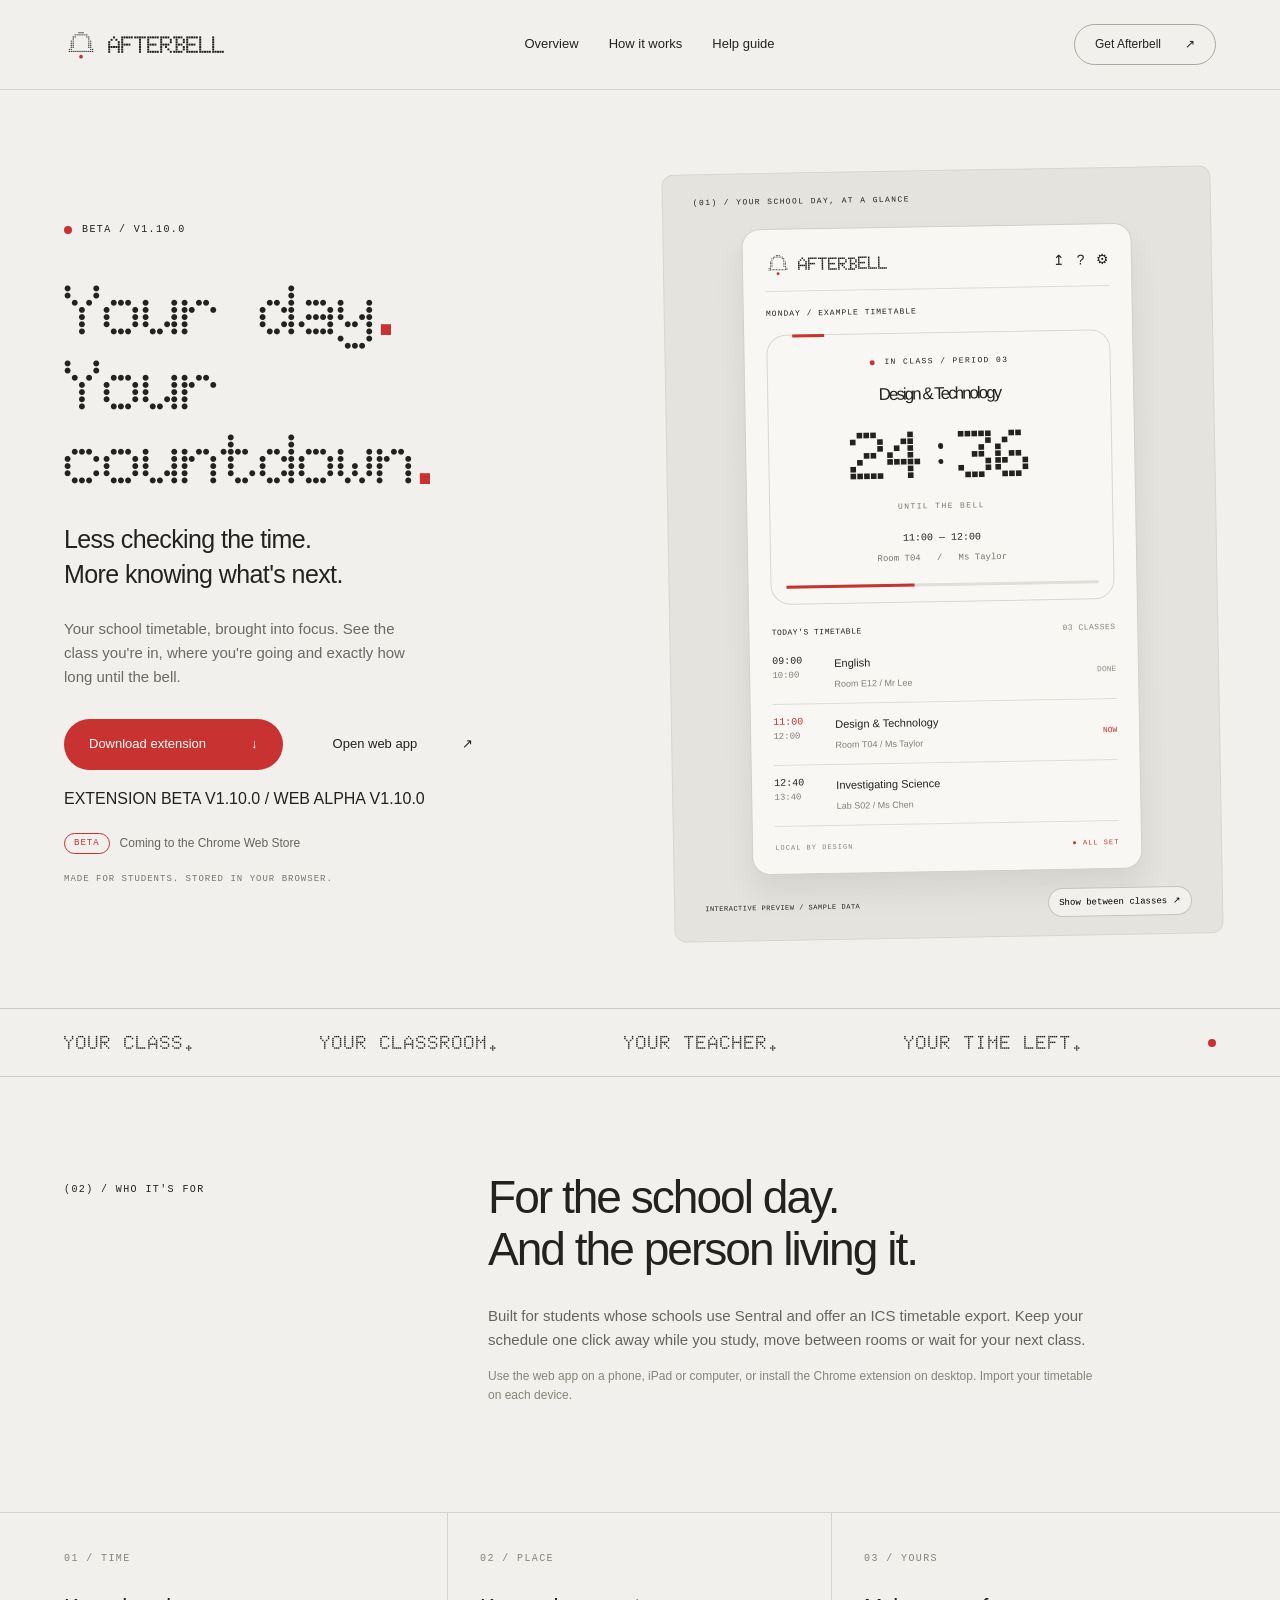
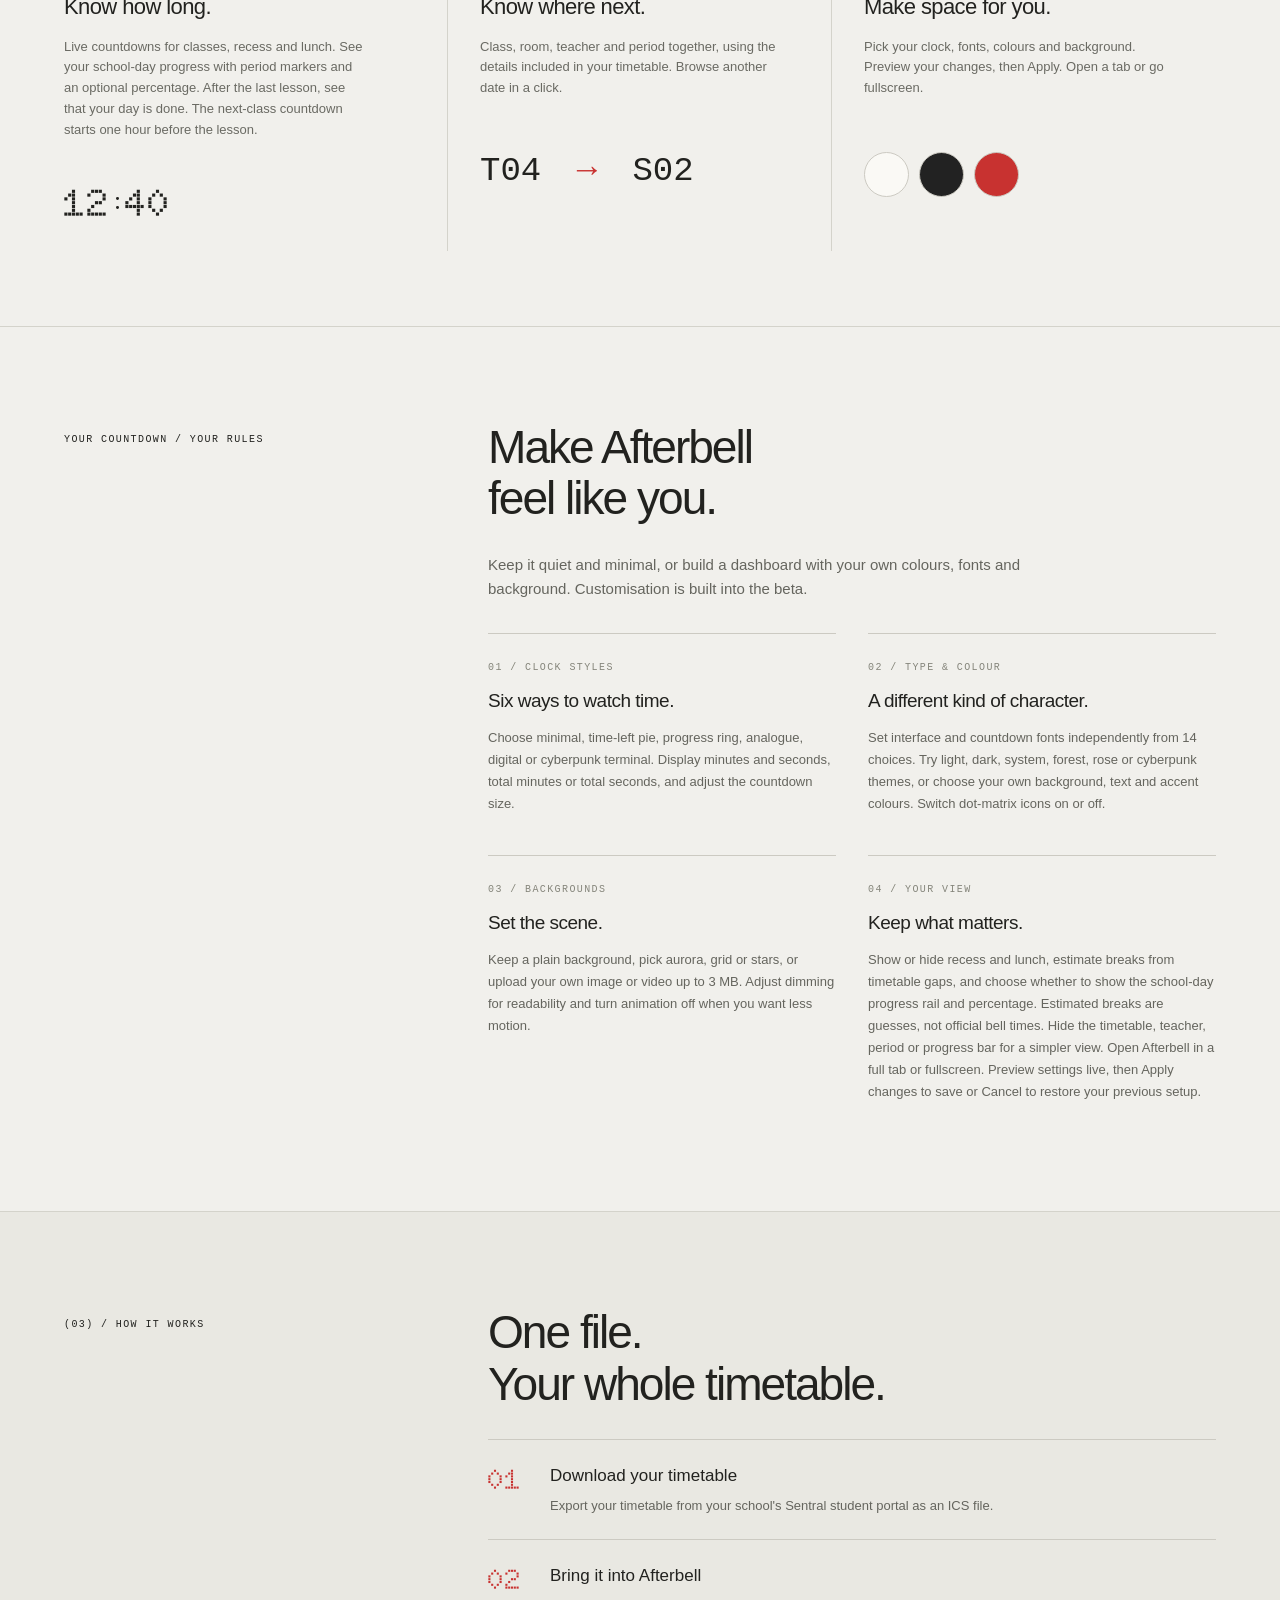
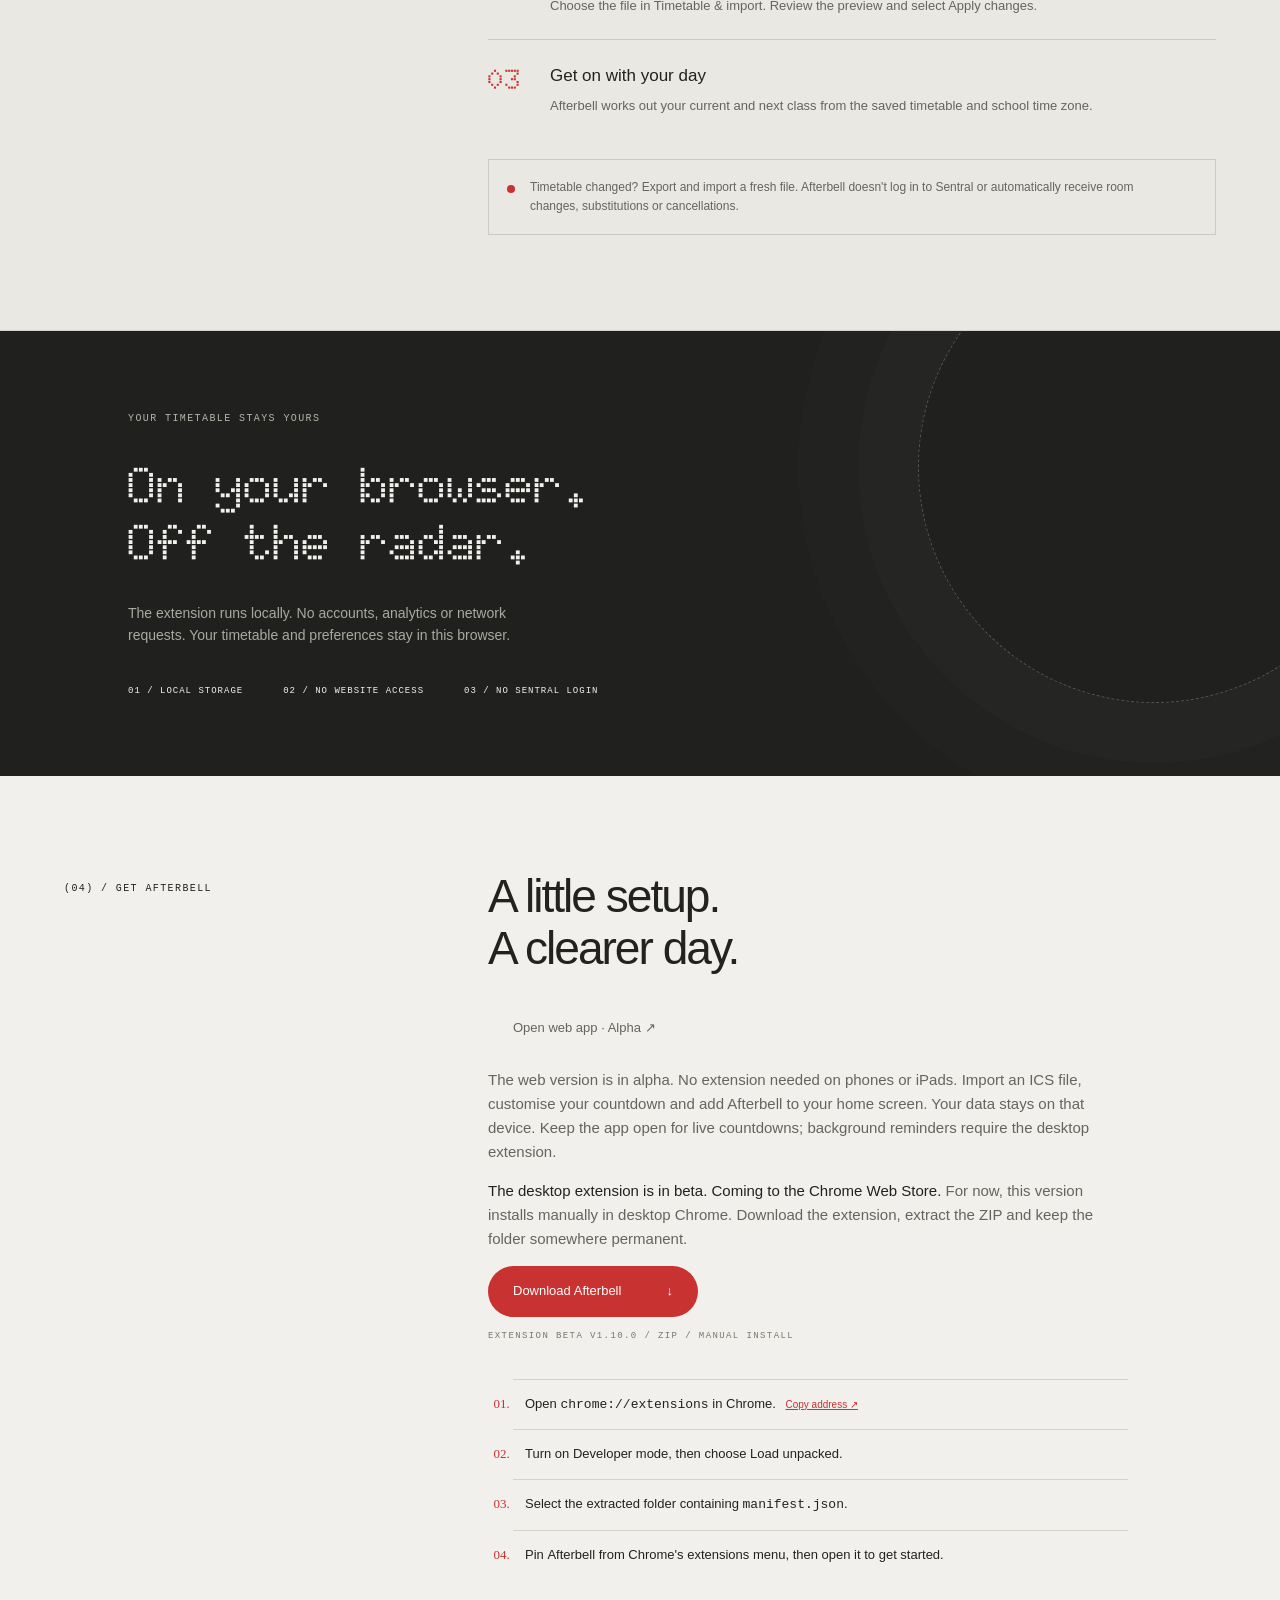
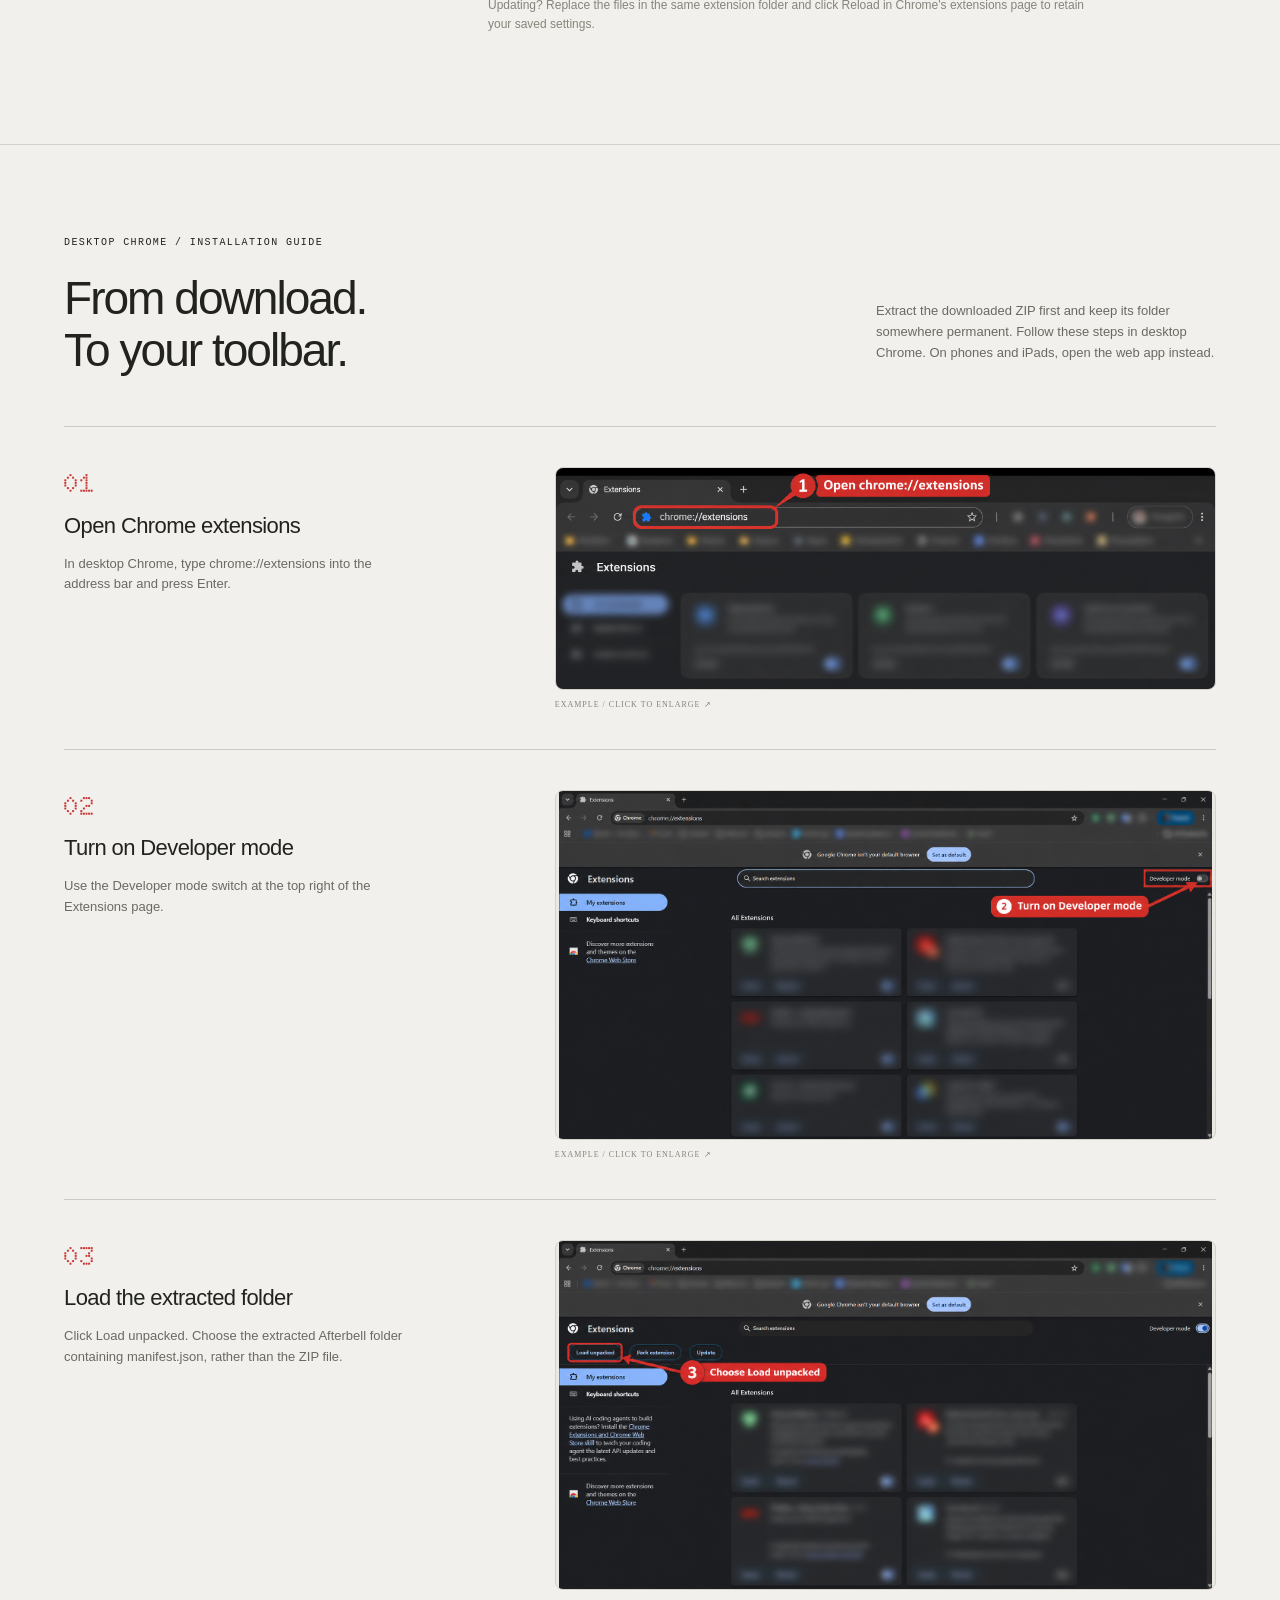
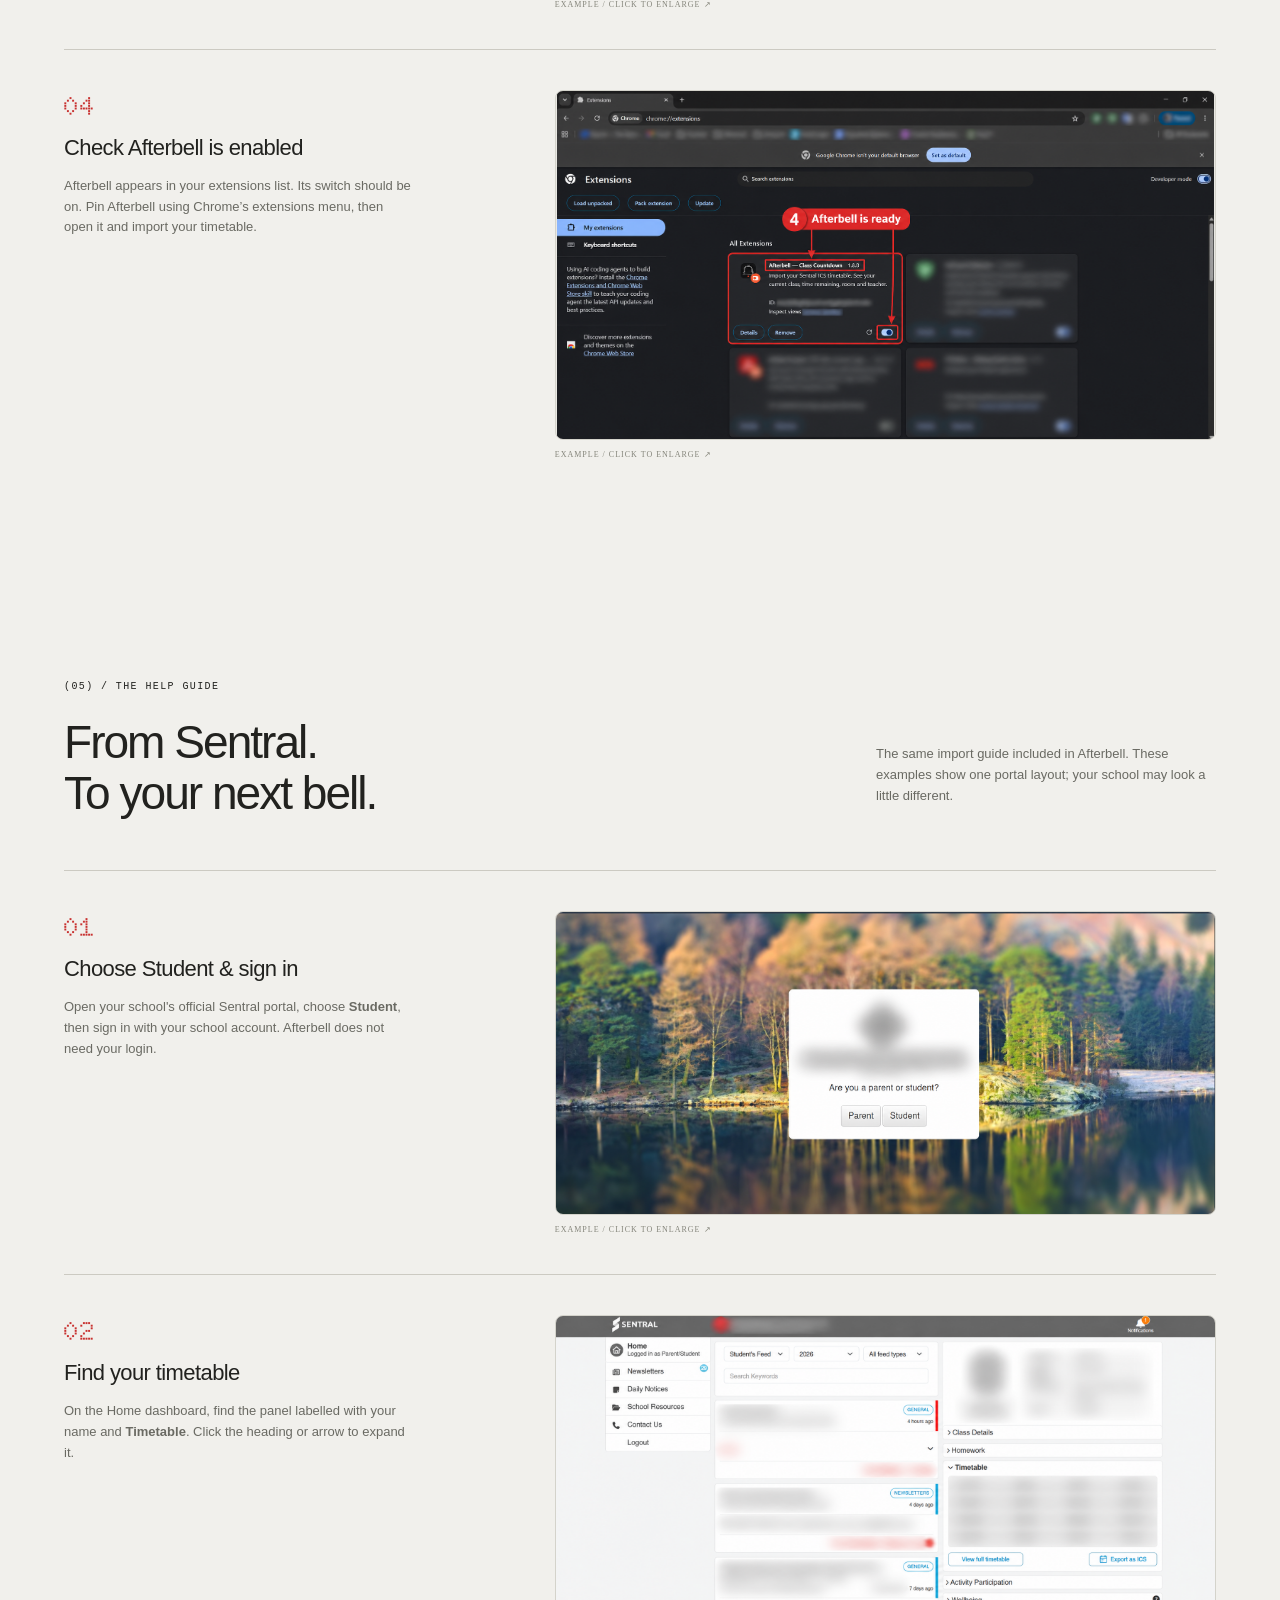
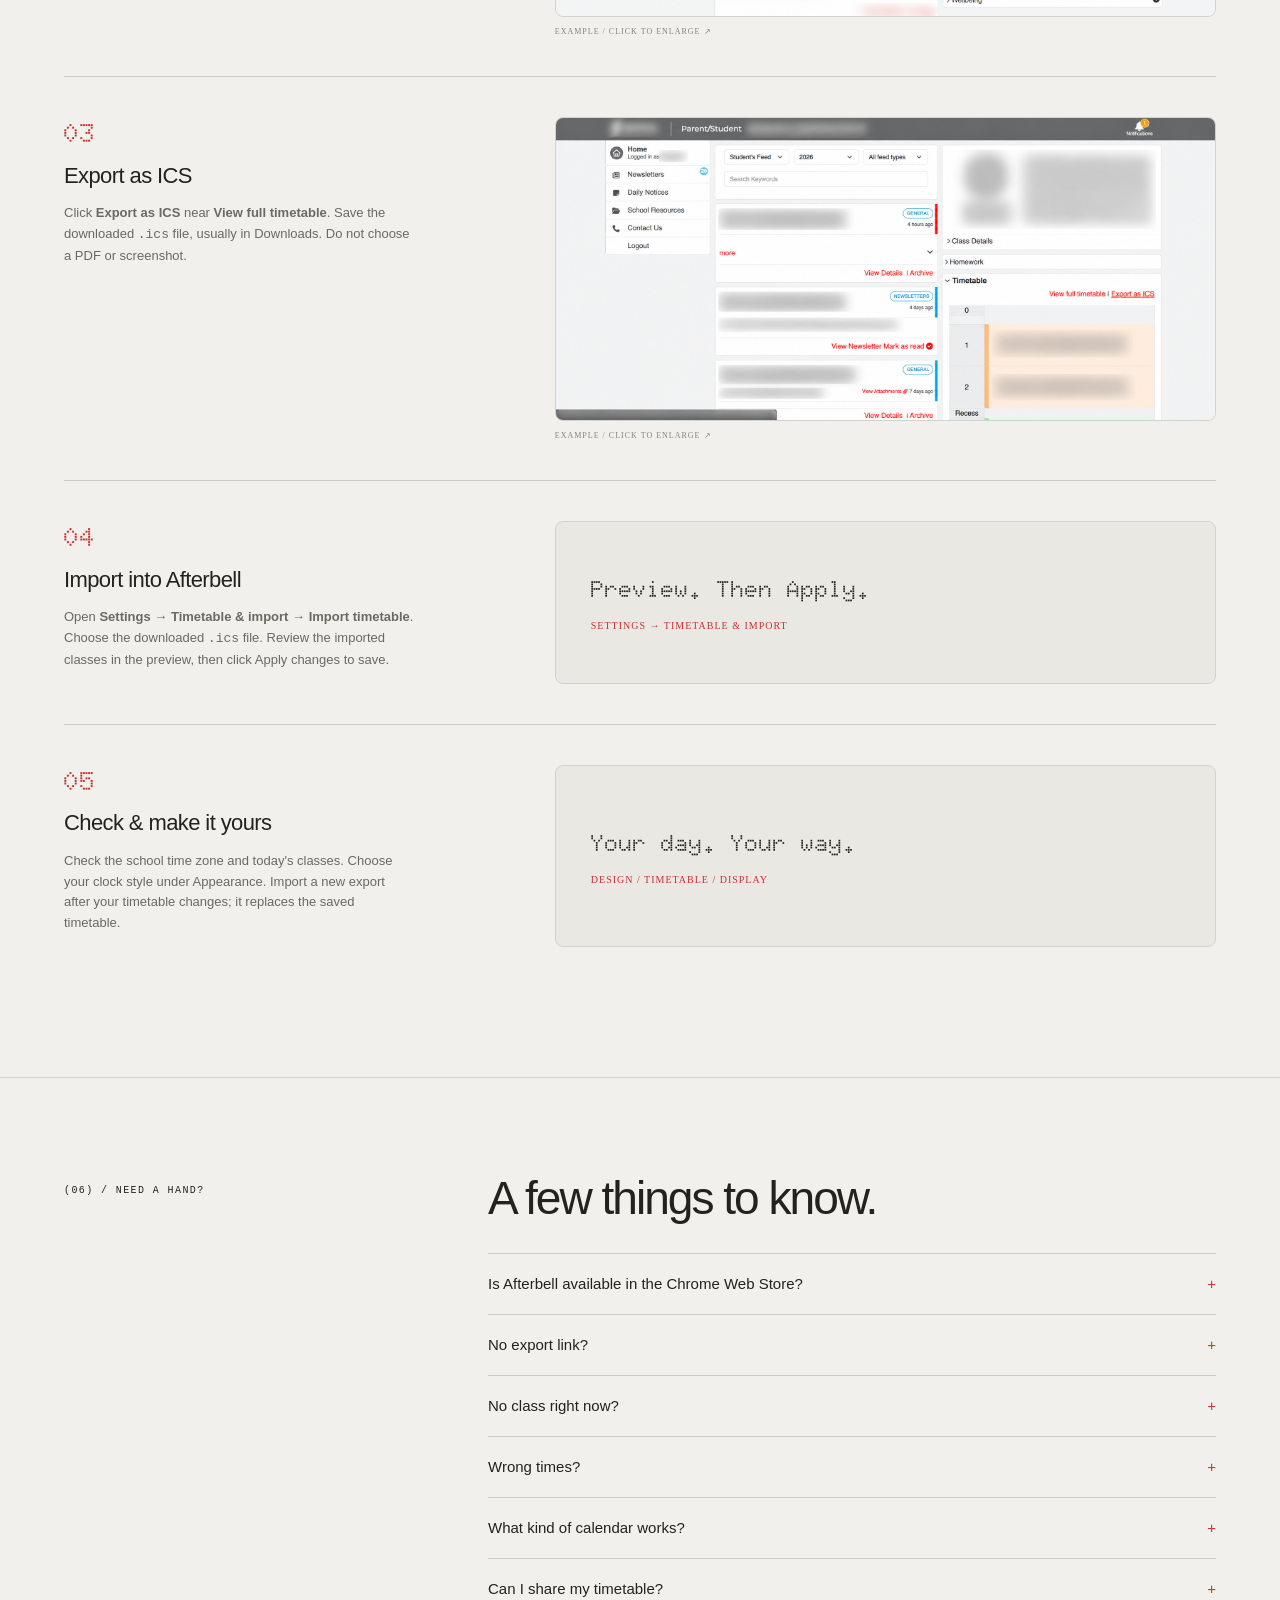
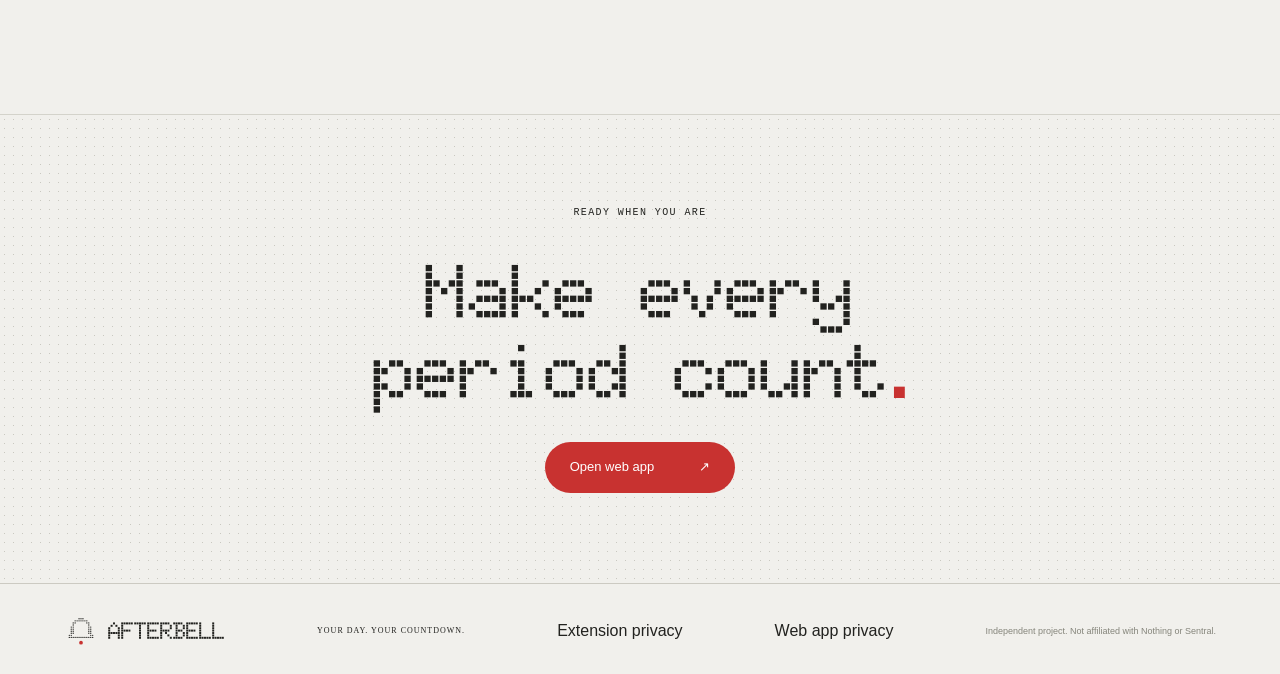
==== commit d79fedd9: "Show illustrated installation and usage guide after download" ====
--- a/index.html
+++ b/index.html
@@ -13,4 +13,4 @@
 <section class="guide" id="extension-guide"><div class="guide-heading"><div><div class="eyebrow">DESKTOP CHROME / INSTALLATION GUIDE</div><h2>From download.<br>To your toolbar.</h2></div><p>Extract the downloaded ZIP first and keep its folder somewhere permanent. Follow these steps in desktop Chrome. On phones and iPads, <a href="app.html">open the web app</a> instead.</p></div><article class="guide-step"><div><span class="step-no">01</span><h3>Open Chrome extensions</h3><p>In desktop Chrome, type chrome://extensions into the address bar and press Enter.</p></div><div><a href="install-1.png" target="_blank" rel="noopener"><img src="install-1.png" alt="Open Chrome extensions — highlighted Chrome control" loading="lazy"></a><div class="image-note">EXAMPLE / CLICK TO ENLARGE ↗</div></div></article><article class="guide-step"><div><span class="step-no">02</span><h3>Turn on Developer mode</h3><p>Use the Developer mode switch at the top right of the Extensions page.</p></div><div><a href="install-2.png" target="_blank" rel="noopener"><img src="install-2.png" alt="Turn on Developer mode — highlighted Chrome control" loading="lazy"></a><div class="image-note">EXAMPLE / CLICK TO ENLARGE ↗</div></div></article><article class="guide-step"><div><span class="step-no">03</span><h3>Load the extracted folder</h3><p>Click Load unpacked. Choose the extracted Afterbell folder containing manifest.json, rather than the ZIP file.</p></div><div><a href="install-3.png" target="_blank" rel="noopener"><img src="install-3.png" alt="Load the extracted folder — highlighted Chrome control" loading="lazy"></a><div class="image-note">EXAMPLE / CLICK TO ENLARGE ↗</div></div></article><article class="guide-step"><div><span class="step-no">04</span><h3>Check Afterbell is enabled</h3><p>Afterbell appears in your extensions list. Its switch should be on. Pin Afterbell using Chrome’s extensions menu, then open it and import your timetable.</p></div><div><a href="install-4.png" target="_blank" rel="noopener"><img src="install-4.png" alt="Check Afterbell is enabled — highlighted Chrome control" loading="lazy"></a><div class="image-note">EXAMPLE / CLICK TO ENLARGE ↗</div></div></article></section><section class="guide" id="guide"><div class="guide-heading"><div><div class="eyebrow">(05) / THE HELP GUIDE</div><h2>From Sentral.<br>To your next bell.</h2></div><p>The same import guide included in Afterbell. These examples show one portal layout; your school may look a little different.</p></div><div id="guide-steps"></div></section>
 <section class="section faq"><div class="eyebrow">(06) / NEED A HAND?</div><div><h2>A few things to know.</h2><details><summary>Is Afterbell available in the Chrome Web Store?</summary><p>It is coming to the Chrome Web Store. Afterbell is currently in beta, and you can try it now using the manual installation above. A store release date has not been announced.</p></details><details><summary>No export link?</summary><p>Try the student portal in a desktop browser and expand Timetable. If your school has disabled export, ask the school for an ICS timetable.</p></details><details><summary>No class right now?</summary><p>Between classes, Afterbell shows the next class. Use the date picker to check another day. If the export has ended, import a newer one.</p></details><details><summary>Wrong times?</summary><p>Check the school time zone under Timetable & import and your computer's clock. Sydney is the default school time zone.</p></details><details><summary>What kind of calendar works?</summary><p>Afterbell supports individual dated events in an ICS export. Recurring calendars and all-day events are rejected with an explanation. Room and teacher details can only appear if your file includes them.</p></details><details><summary>Can I share my timetable?</summary><p>Your ICS file contains personal timetable information, so keep it private. Remove your timetable in Settings to clear its saved class data.</p></details></div></section>
 <section class="closing"><div class="eyebrow">READY WHEN YOU ARE</div><h2>Make every<br>period count<span>.</span></h2><a class="button red" href="app.html">Open web app <span>↗</span></a></section></main>
-<footer><a class="wordmark" href="#"><img class="brand-logo" src="assets/afterbell-logo.svg" alt="">AFTERBELL</a><p>YOUR DAY. YOUR COUNTDOWN.</p><a class="privacy-link" href="privacy.html">Extension privacy</a><a class="privacy-link" href="web-privacy.html">Web app privacy</a><span>Independent project. Not affiliated with Nothing or Sentral.</span></footer><script src="app.js" defer></script></body></html>
+<footer><a class="wordmark" href="#"><img class="brand-logo" src="assets/afterbell-logo.svg" alt="">AFTERBELL</a><p>YOUR DAY. YOUR COUNTDOWN.</p><a class="privacy-link" href="privacy.html">Extension privacy</a><a class="privacy-link" href="web-privacy.html">Web app privacy</a><span>Independent project. Not affiliated with Nothing or Sentral.</span></footer><script src="app.js" defer></script><dialog id="install-dialog" aria-labelledby="install-dialog-title"><div class="install-dialog-header"><div><div class="eyebrow">AFTERBELL / DESKTOP CHROME</div><h2 id="install-dialog-title" tabindex="-1">Your download. Your next steps.</h2></div><button type="button" id="close-install-dialog" aria-label="Close installation guide">Close ×</button></div><div class="install-dialog-body"><p>Your download should start automatically. If it does not, <a href="Afterbell-v1.10.0.zip" download>download the ZIP again</a>.</p><p><strong>First, extract the ZIP.</strong> Keep the extracted Afterbell folder somewhere permanent. Chrome needs that folder to run the extension; opening the ZIP alone does not install it.</p><p>Follow the installation steps below, then import your timetable. On a phone or iPad, <a href="app.html">use the Alpha web app</a> instead.</p><div id="install-dialog-guide"></div><section class="install-dialog-tips"><h3>Keep Afterbell ready</h3><p>Pin Afterbell from Chrome’s extensions menu (the puzzle-piece icon). Open it, choose your school time zone and check your classes. Settings lets you customise clocks, fonts, colours, backgrounds, breaks and school-day progress. Preview your choices, then Apply changes.</p><p>If your timetable changes, export a fresh ICS file and import it again. Room and teacher details come from your export. Afterbell does not need your Sentral login and does not automatically fetch school changes.</p><p>Updating an existing installation? Replace files in the same folder and click Reload on Afterbell’s card at chrome://extensions to retain saved settings.</p></section></div></dialog></body></html>
--- a/style.css
+++ b/style.css
@@ -4,3 +4,5 @@
 .timer,.feature-time{display:flex;align-items:center;justify-content:center;gap:5px}.timer>span:not(.timer-colon){min-width:2ch}.timer-colon{display:inline-flex;flex-direction:column;justify-content:center;align-items:center;gap:.15em;width:.17em;flex:0 0 .17em;letter-spacing:0;margin-inline:.035em}.timer-colon>span{display:block;width:.075em;height:.075em;border-radius:50%;background:currentColor;flex-shrink:0}.feature-time{justify-content:flex-start;gap:3px}.store-note{display:flex;align-items:center;flex-wrap:wrap;gap:10px;font-size:12px;color:#65655e;margin-top:22px}.beta-badge{border:1px solid #c83230;border-radius:20px;padding:2px 9px;color:#c83230;font:9px/1.6 Consolas,monospace;letter-spacing:1px}.store-note+.hero-note{margin-top:18px}.custom-options{display:grid;grid-template-columns:1fr 1fr;gap:26px 32px;margin-top:32px}.custom-options article{border-top:1px solid #cccac2;padding-top:18px}.custom-options h3{font-size:19px;font-weight:400;letter-spacing:-.5px;line-height:1.3;margin:12px 0}.custom-options p{font-size:13px;line-height:1.7}.customise{border-top:1px solid #d4d3cb}.install strong{font-weight:500;color:#22221f}@media(max-width:600px){.custom-options{grid-template-columns:1fr;gap:20px}.store-note{font-size:11px}}
 
 .brand-logo{width:34px;height:34px;object-fit:contain;display:block;flex-shrink:0}.app-top .brand-logo{width:26px;height:26px}.app-top .wordmark{gap:7px}@media(max-width:600px){header .brand-logo{width:30px;height:30px}}
+
+#install-dialog{width:min(1100px,calc(100vw - 32px));max-width:none;max-height:calc(100dvh - 32px);padding:0;border:1px solid #cccac2;border-radius:22px;background:#f1f0ec;color:#22221f;box-shadow:0 24px 100px #0006;overflow:auto;overscroll-behavior:contain}#install-dialog::backdrop{background:#151512b8;backdrop-filter:blur(5px)}.install-dialog-header{position:sticky;top:0;z-index:5;background:#f1f0ec;display:flex;align-items:center;justify-content:space-between;gap:20px;padding:24px 30px;border-bottom:1px solid #d4d3cb}.install-dialog-header h2{font:600 30px/1.25 Doto,monospace;letter-spacing:-1px;margin:12px 0 0}.install-dialog-header button{flex-shrink:0;border:1px solid #bbb9b0;border-radius:99px;background:transparent;padding:12px 18px;color:inherit;cursor:pointer;min-height:44px}.install-dialog-header button:focus-visible{outline:2px solid #c83230;outline-offset:3px}.install-dialog-body{padding:24px 30px 36px}.install-dialog-body>p,.install-dialog-tips p{font-size:15px;line-height:1.8;color:#65655e}.install-dialog-body a{color:#a42322}.install-dialog-body .guide{padding:34px 0 0;margin:0}.install-dialog-body .guide-heading{gap:24px;padding-bottom:28px}.install-dialog-body .guide-heading h2{font-size:30px}.install-dialog-body .guide-step{padding:26px 0;gap:24px;grid-template-columns:1fr 1.2fr}.install-dialog-body .guide-step h3{font-size:23px}.install-dialog-body .guide-step p{font-size:14px}.install-dialog-tips{border-top:1px solid #cccac2;padding-top:25px}.install-dialog-tips h3{font-size:25px;font-weight:400}@media(max-width:650px){#install-dialog{width:calc(100vw - 16px);max-height:calc(100dvh - 16px);border-radius:16px}.install-dialog-header{padding:17px 16px;gap:10px}.install-dialog-header h2{font-size:22px}.install-dialog-header .eyebrow{font-size:8px}.install-dialog-header button{padding:10px 13px;font-size:12px}.install-dialog-body{padding:16px}.install-dialog-body .guide-heading,.install-dialog-body .guide-step{grid-template-columns:1fr;gap:18px}.install-dialog-body .guide-step img{width:100%}.install-dialog-body .guide-heading h2{font-size:28px}}
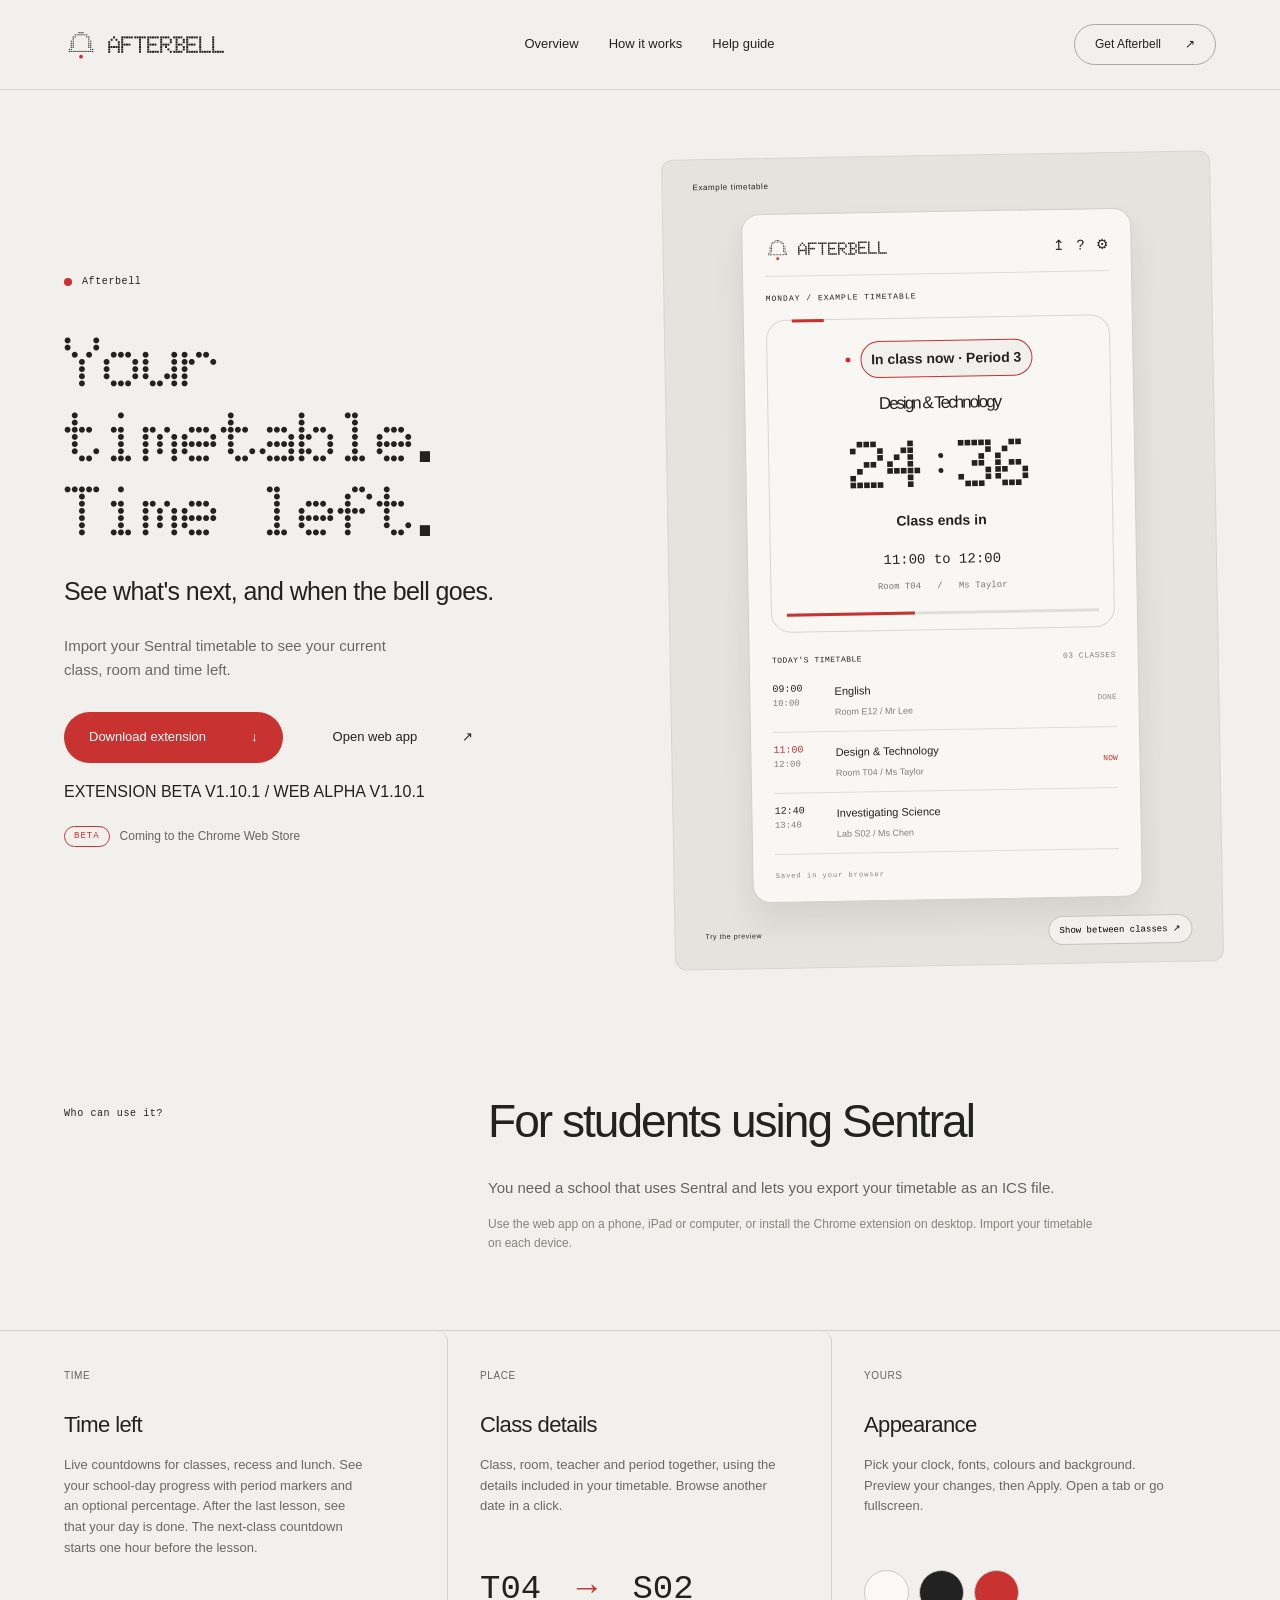
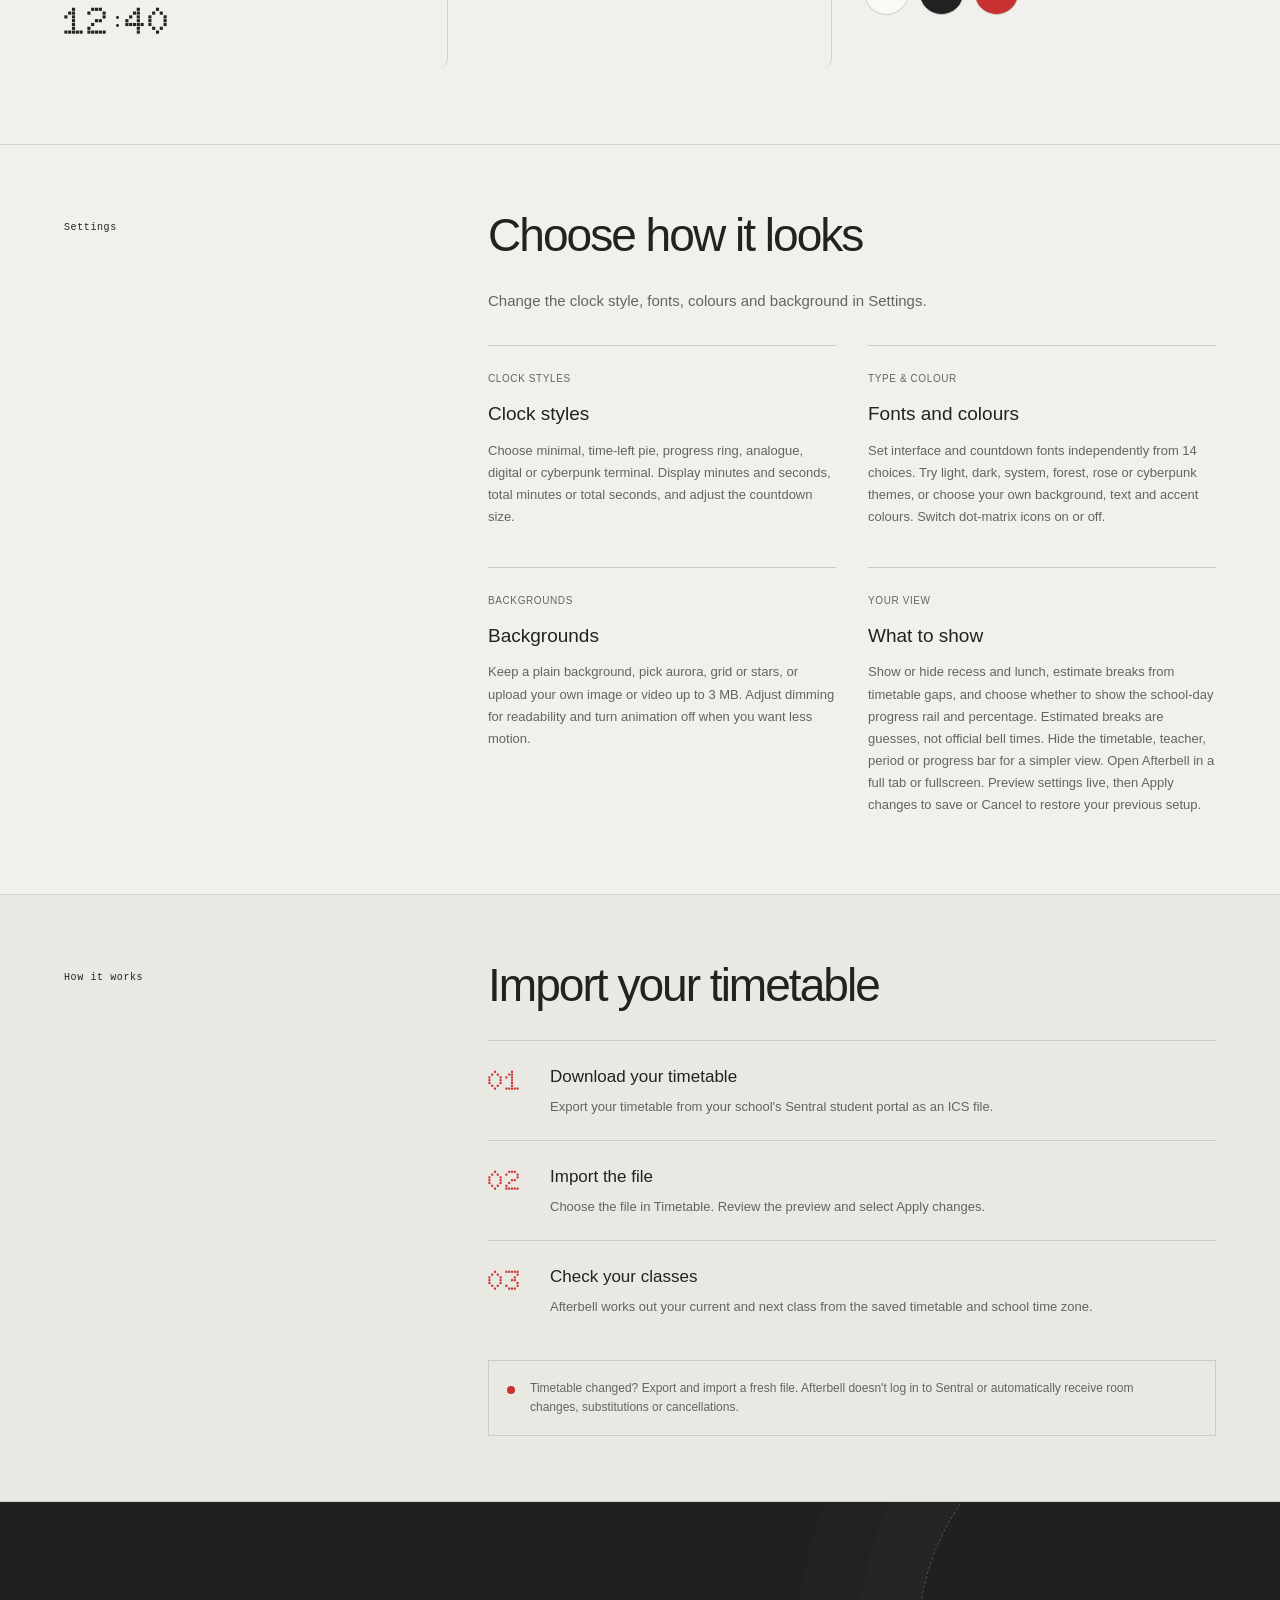
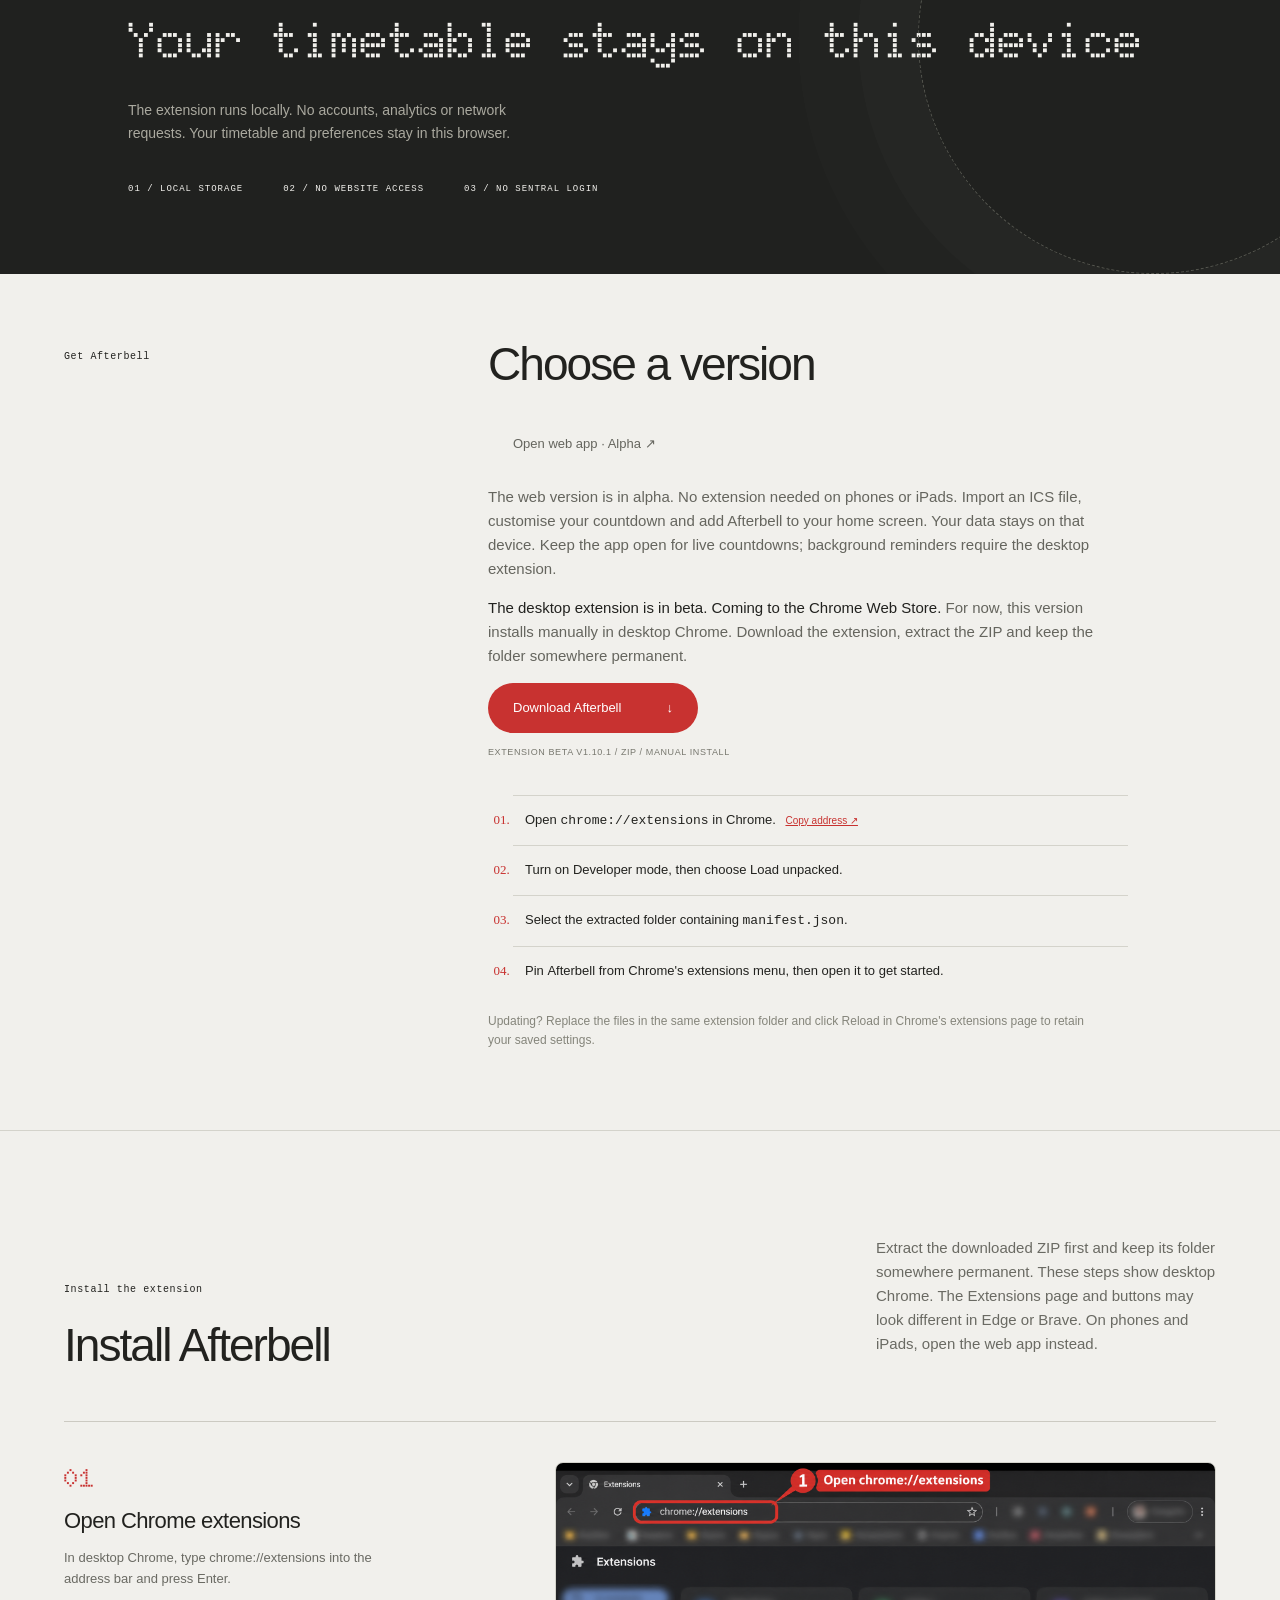
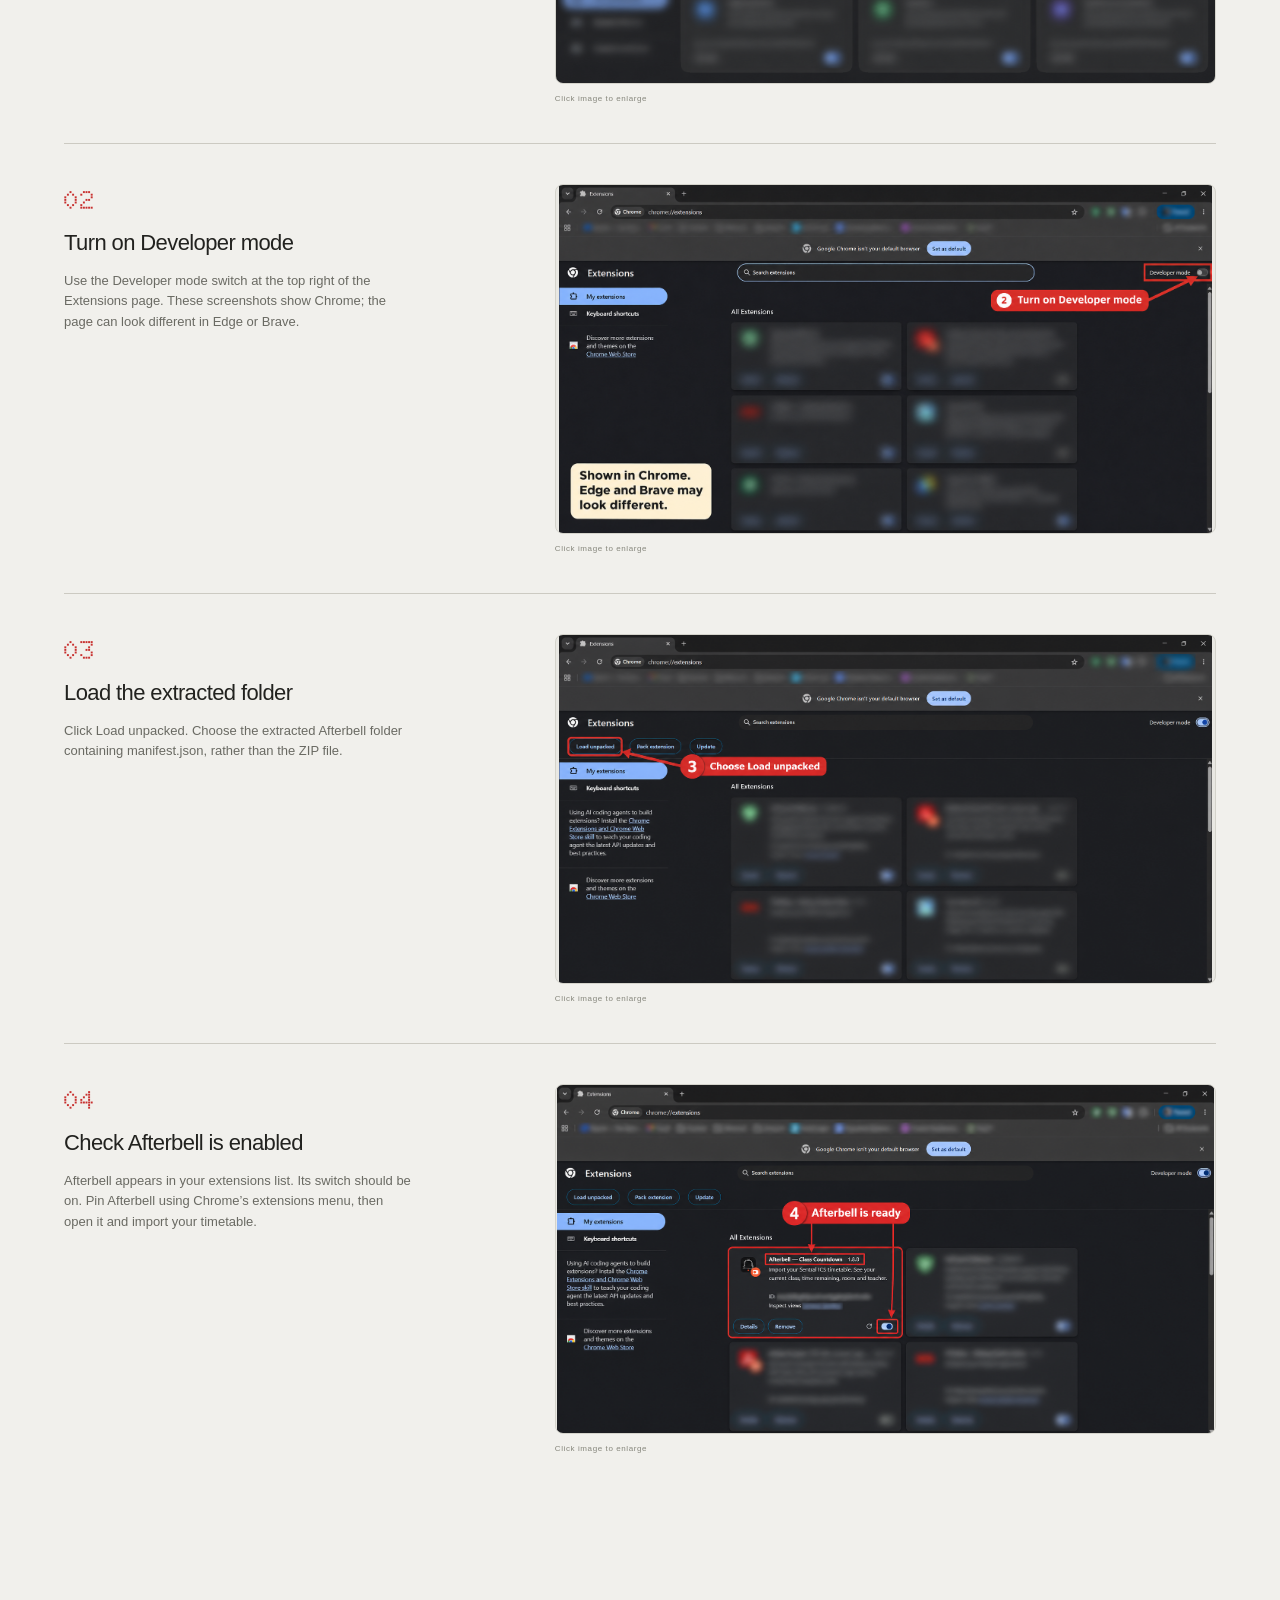
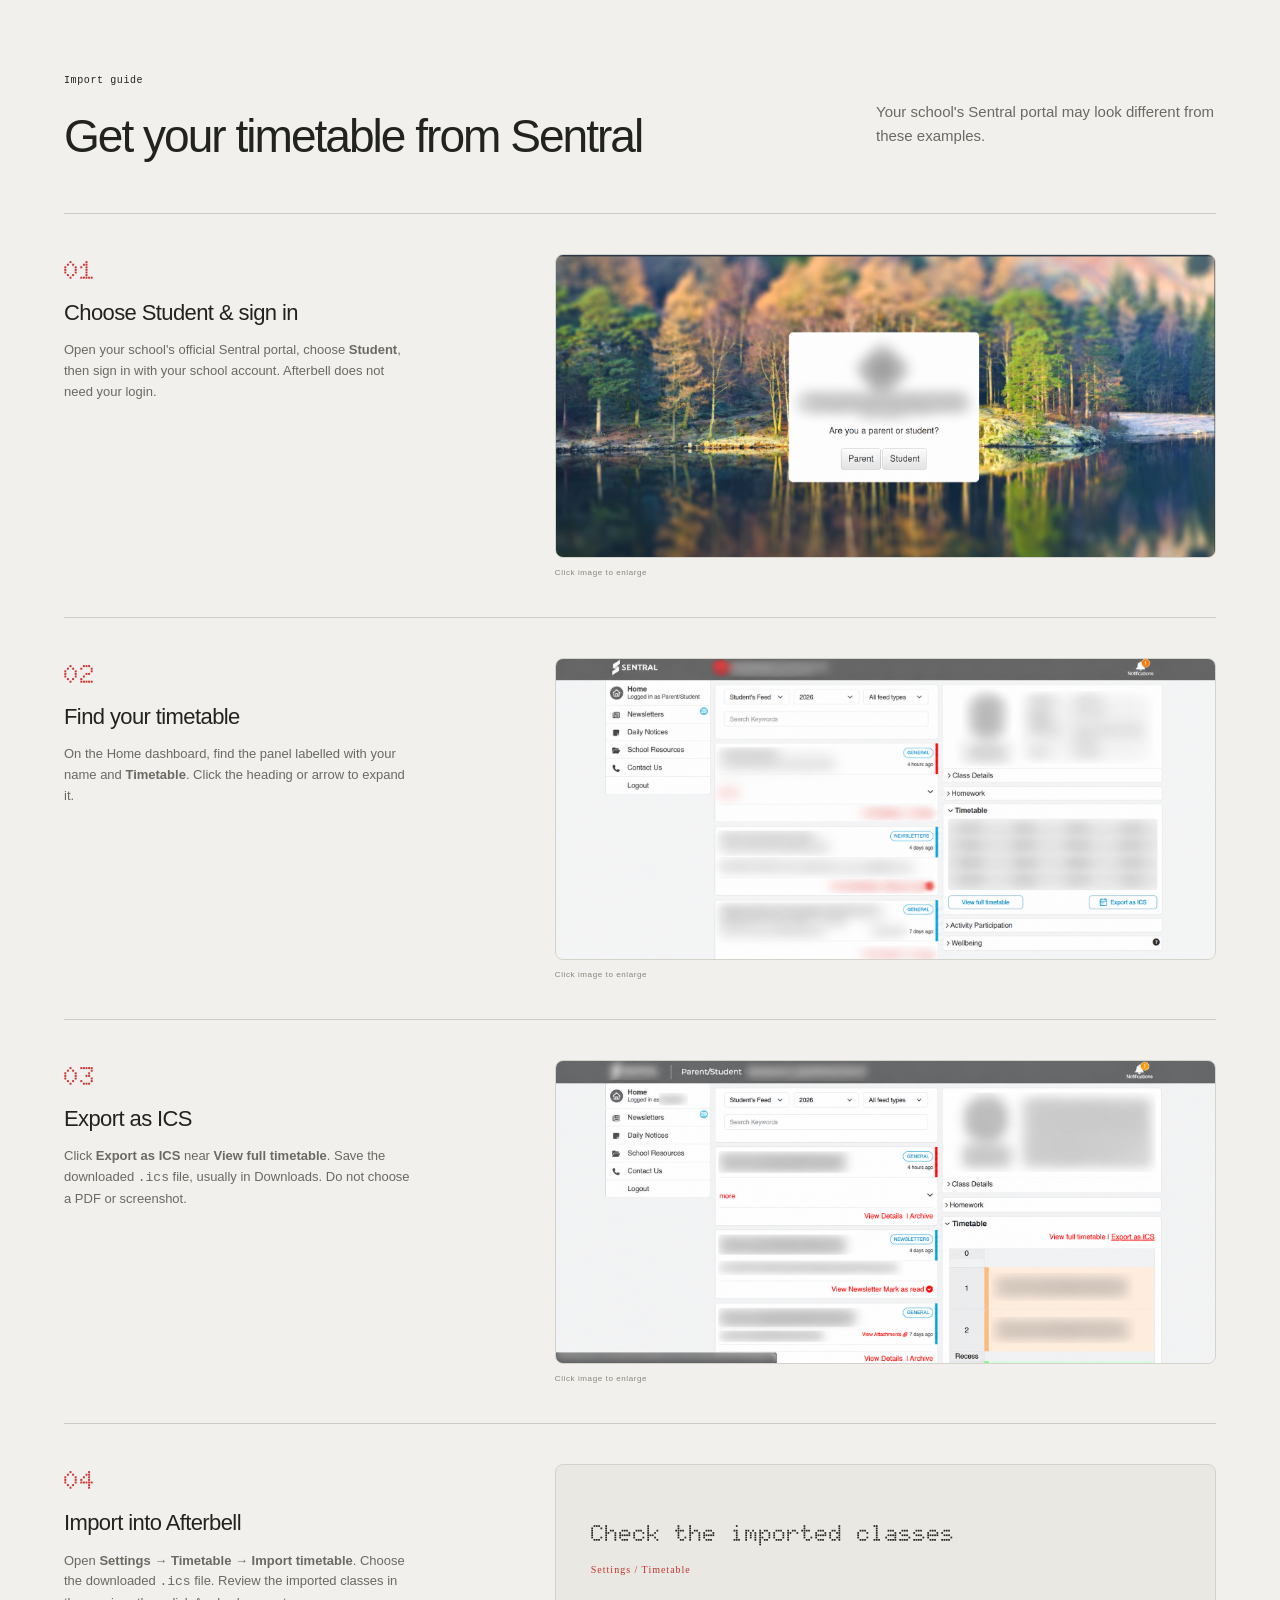
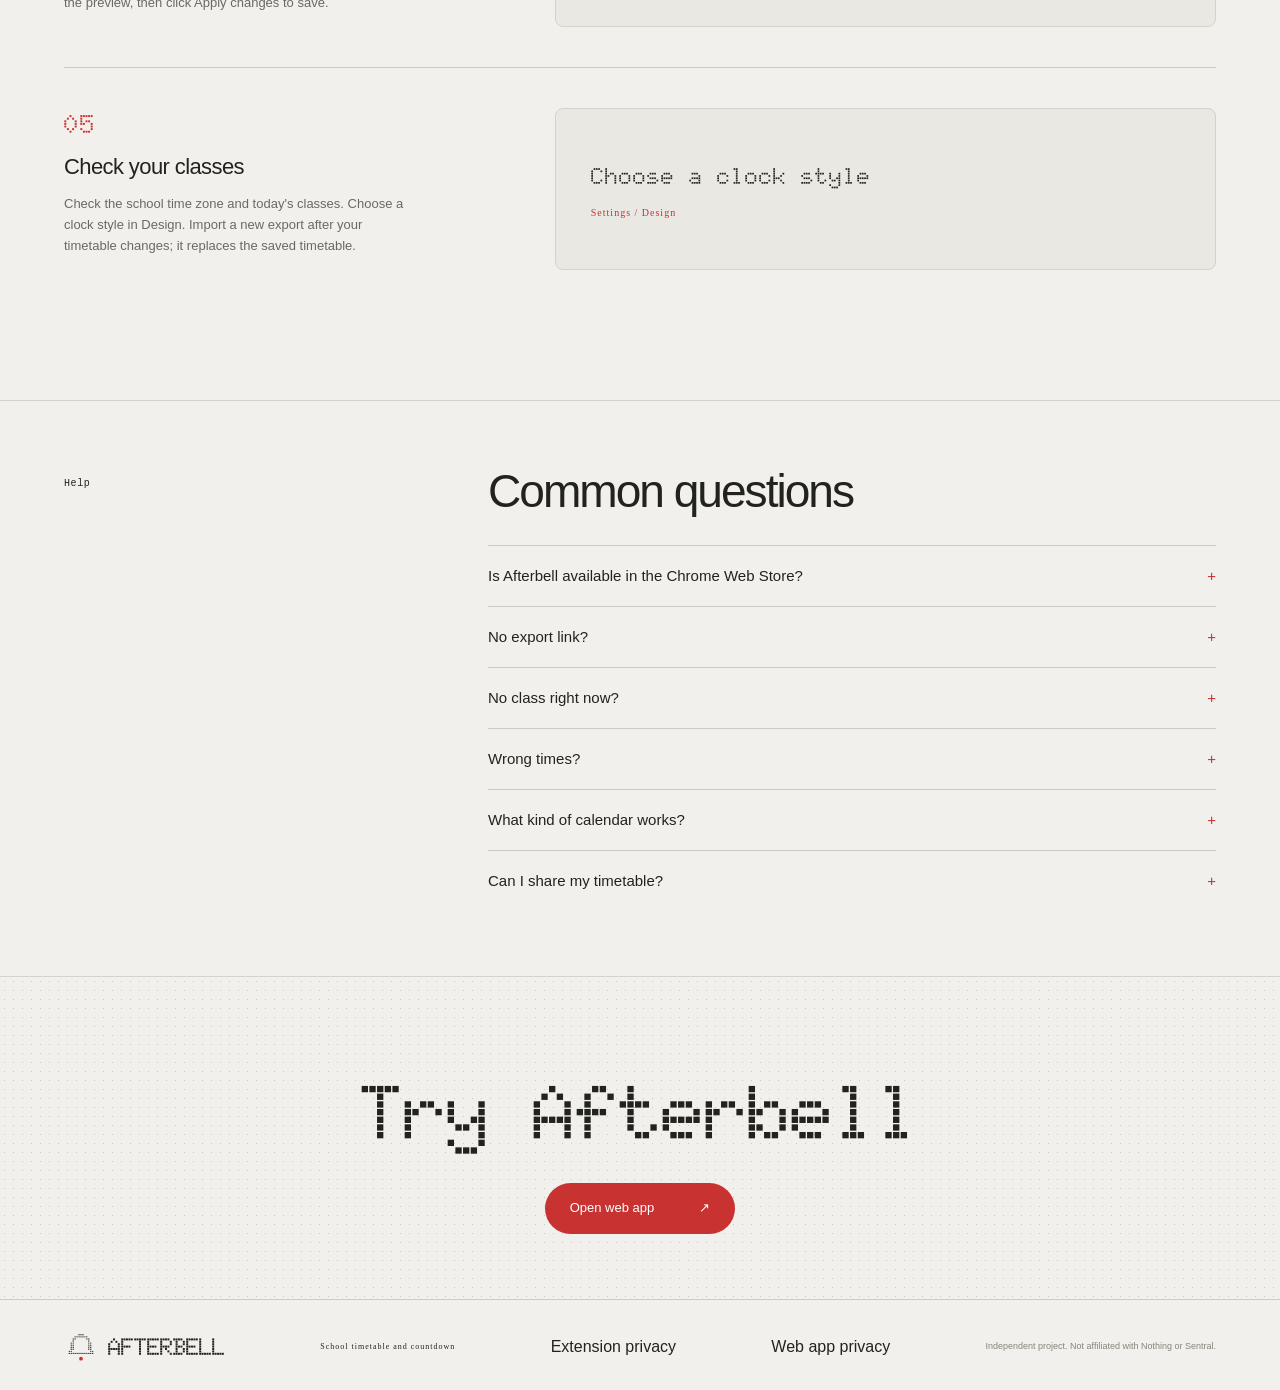
==== commit fb57d895: "Publish v1.10.1 with clearer copy, status labels and Helvetica periods" ====
--- a/index.html
+++ b/index.html
@@ -1,16 +1,16 @@
 <!doctype html>
-<html lang="en"><head><meta charset="utf-8"><meta name="viewport" content="width=device-width,initial-scale=1"><meta name="description" content="Your next class. Your room. Your time left. Meet Afterbell, the private Chrome extension for your Sentral school timetable."><title>Afterbell — Your day. Your countdown.</title><link rel="icon" href="assets/afterbell-app-icon.svg" type="image/svg+xml"><link rel="stylesheet" href="style.css"></head><body>
+<html lang="en"><head><meta charset="utf-8"><meta name="viewport" content="width=device-width,initial-scale=1"><meta name="description" content="See your school timetable and time left in class. Use Afterbell in your browser or as a Chrome extension."><title>Afterbell | School timetable and class countdown</title><link rel="icon" href="assets/afterbell-app-icon.svg" type="image/svg+xml"><link rel="stylesheet" href="style.css"></head><body>
 <a class="skip" href="#main">Skip to content</a>
 <header><a class="wordmark" href="#"><img class="brand-logo" src="assets/afterbell-logo.svg" alt="">AFTERBELL</a><nav aria-label="Main navigation"><a href="#overview">Overview</a><a href="#how">How it works</a><a href="#guide">Help guide</a></nav><a class="small-button" href="#install">Get Afterbell <span>↗</span></a></header>
-<main id="main"><section class="hero" id="overview"><div class="hero-copy"><div class="eyebrow"><i></i> BETA / V1.10.0</div><h1>Your day<span>.</span><br>Your countdown<span>.</span></h1><p class="intro">Less checking the time.<br>More knowing what's next.</p><p class="subcopy">Your school timetable, brought into focus. See the class you're in, where you're going and exactly how long until the bell.</p><div class="buttons"><a class="button red" href="Afterbell-v1.10.0.zip" download>Download extension <span>↓</span></a><a class="button" href="app.html">Open web app <span>↗</span></a></div><p class="muted">EXTENSION BETA V1.10.0 / WEB ALPHA V1.10.0</p><div class="store-note"><span class="beta-badge">BETA</span> Coming to the Chrome Web Store</div><div class="hero-note">MADE FOR STUDENTS. STORED IN YOUR BROWSER.</div></div>
-<div class="product-stage"><div class="stage-label">(01) / YOUR SCHOOL DAY, AT A GLANCE</div><div class="app-demo"><div class="app-top"><b class="wordmark"><img class="brand-logo" src="assets/afterbell-logo.svg" alt="">AFTERBELL</b><span aria-hidden="true">↥ &nbsp; ? &nbsp; ⚙</span></div><div class="demo-date">MONDAY / EXAMPLE TIMETABLE</div><div class="clock"><div class="eyebrow"><i></i><span id="demo-status">IN CLASS / PERIOD 03</span></div><h2 id="demo-subject">Design & Technology</h2><div class="timer" id="timer" role="timer" aria-label="24 minutes 38 seconds"><span id="timer-minutes">24</span><span class="timer-colon" aria-hidden="true"><span></span><span></span></span><span id="timer-seconds">38</span></div><div class="eyebrow time-label">UNTIL THE BELL</div><p id="demo-time">11:00 — 12:00</p><p class="room" id="demo-room">Room T04 &nbsp; / &nbsp; Ms Taylor</p><div class="progress"><span></span></div></div><div class="schedule-heading">TODAY'S TIMETABLE <span>03 CLASSES</span></div><div class="lesson"><div>09:00<small>10:00</small></div><div>English<small>Room E12 / Mr Lee</small></div><span class="done">DONE</span></div><div class="lesson active"><div>11:00<small>12:00</small></div><div>Design & Technology<small>Room T04 / Ms Taylor</small></div><span>NOW</span></div><div class="lesson"><div>12:40<small>13:40</small></div><div>Investigating Science<small>Lab S02 / Ms Chen</small></div></div><div class="app-bottom">LOCAL BY DESIGN <span>● ALL SET</span></div></div><div class="demo-controls"><span>INTERACTIVE PREVIEW / SAMPLE DATA</span><button id="switch-demo">Show between classes ↗</button></div></div></section>
-<div class="ticker"><span>YOUR CLASS.</span><span>YOUR CLASSROOM.</span><span>YOUR TEACHER.</span><span>YOUR TIME LEFT.</span><i></i></div>
-<section class="section audience"><div class="eyebrow">(02) / WHO IT'S FOR</div><div><h2>For the school day.<br>And the person living it.</h2><p>Built for students whose schools use Sentral and offer an ICS timetable export. Keep your schedule one click away while you study, move between rooms or wait for your next class.</p><p class="muted">Use the web app on a phone, iPad or computer, or install the Chrome extension on desktop. Import your timetable on each device.</p></div></section>
-<section class="features"><article><span class="feature-number">01 / TIME</span><h3>Know how long.</h3><p>Live countdowns for classes, recess and lunch. See your school-day progress with period markers and an optional percentage. After the last lesson, see that your day is done. The next-class countdown starts one hour before the lesson.</p><div class="feature-art dots feature-time" aria-label="12 minutes 40 seconds"><span>12</span><span class="timer-colon" aria-hidden="true"><span></span><span></span></span><span>40</span></div></article><article><span class="feature-number">02 / PLACE</span><h3>Know where next.</h3><p>Class, room, teacher and period together, using the details included in your timetable. Browse another date in a click.</p><div class="feature-art route">T04 <span>→</span> S02</div></article><article><span class="feature-number">03 / YOURS</span><h3>Make space for you.</h3><p>Pick your clock, fonts, colours and background. Preview your changes, then Apply. Open a tab or go fullscreen.</p><div class="swatches" aria-label="Example light, dark and red appearance colours"><i></i><i></i><i></i></div></article></section>
-<section class="section customise" id="customise"><div class="eyebrow">YOUR COUNTDOWN / YOUR RULES</div><div><h2>Make Afterbell<br>feel like you.</h2><p>Keep it quiet and minimal, or build a dashboard with your own colours, fonts and background. Customisation is built into the beta.</p><div class="custom-options"><article><span class="feature-number">01 / CLOCK STYLES</span><h3>Six ways to watch time.</h3><p>Choose minimal, time-left pie, progress ring, analogue, digital or cyberpunk terminal. Display minutes and seconds, total minutes or total seconds, and adjust the countdown size.</p></article><article><span class="feature-number">02 / TYPE & COLOUR</span><h3>A different kind of character.</h3><p>Set interface and countdown fonts independently from 14 choices. Try light, dark, system, forest, rose or cyberpunk themes, or choose your own background, text and accent colours. Switch dot-matrix icons on or off.</p></article><article><span class="feature-number">03 / BACKGROUNDS</span><h3>Set the scene.</h3><p>Keep a plain background, pick aurora, grid or stars, or upload your own image or video up to 3 MB. Adjust dimming for readability and turn animation off when you want less motion.</p></article><article><span class="feature-number">04 / YOUR VIEW</span><h3>Keep what matters.</h3><p>Show or hide recess and lunch, estimate breaks from timetable gaps, and choose whether to show the school-day progress rail and percentage. Estimated breaks are guesses, not official bell times. Hide the timetable, teacher, period or progress bar for a simpler view. Open Afterbell in a full tab or fullscreen. Preview settings live, then Apply changes to save or Cancel to restore your previous setup.</p></article></div></div></section><section class="section how" id="how"><div class="eyebrow">(03) / HOW IT WORKS</div><div><h2>One file.<br>Your whole timetable.</h2><div class="how-row"><span>01</span><div><h3>Download your timetable</h3><p>Export your timetable from your school's Sentral student portal as an ICS file.</p></div></div><div class="how-row"><span>02</span><div><h3>Bring it into Afterbell</h3><p>Choose the file in Timetable & import. Review the preview and select Apply changes.</p></div></div><div class="how-row"><span>03</span><div><h3>Get on with your day</h3><p>Afterbell works out your current and next class from the saved timetable and school time zone.</p></div></div><div class="notice"><i></i><p>Timetable changed? Export and import a fresh file. Afterbell doesn't log in to Sentral or automatically receive room changes, substitutions or cancellations.</p></div></div></section>
-<section class="privacy"><div class="eyebrow">YOUR TIMETABLE STAYS YOURS</div><h2>On your browser.<br>Off the radar.</h2><p>The extension runs locally. No accounts, analytics or network requests. Your timetable and preferences stay in this browser.</p><div><span>01 / LOCAL STORAGE</span><span>02 / NO WEBSITE ACCESS</span><span>03 / NO SENTRAL LOGIN</span></div></section>
-<section class="section install" id="install"><div class="eyebrow">(04) / GET AFTERBELL</div><div><h2>A little setup.<br>A clearer day.</h2><p><a class="button" href="app.html">Open web app · Alpha ↗</a></p><p>The web version is in alpha. No extension needed on phones or iPads. Import an ICS file, customise your countdown and add Afterbell to your home screen. Your data stays on that device. Keep the app open for live countdowns; background reminders require the desktop extension.</p><p><strong>The desktop extension is in beta. Coming to the Chrome Web Store.</strong> For now, this version installs manually in desktop Chrome. Download the extension, extract the ZIP and keep the folder somewhere permanent.</p><a class="button red" href="Afterbell-v1.10.0.zip" download>Download Afterbell <span>↓</span></a><span class="download-meta">EXTENSION BETA V1.10.0 / ZIP / MANUAL INSTALL</span><ol class="install-list"><li>Open <code>chrome://extensions</code> in Chrome. <button id="copy-url" aria-label="Copy Chrome extensions address">Copy address ↗</button></li><li>Turn on <strong>Developer mode</strong>, then choose <strong>Load unpacked</strong>.</li><li>Select the extracted folder containing <code>manifest.json</code>.</li><li>Pin <strong>Afterbell</strong> from Chrome's extensions menu, then open it to get started.</li></ol><p class="muted">Updating? Replace the files in the same extension folder and click Reload in Chrome's extensions page to retain your saved settings.</p><p id="copy-status" role="status"></p></div></section>
-<section class="guide" id="extension-guide"><div class="guide-heading"><div><div class="eyebrow">DESKTOP CHROME / INSTALLATION GUIDE</div><h2>From download.<br>To your toolbar.</h2></div><p>Extract the downloaded ZIP first and keep its folder somewhere permanent. Follow these steps in desktop Chrome. On phones and iPads, <a href="app.html">open the web app</a> instead.</p></div><article class="guide-step"><div><span class="step-no">01</span><h3>Open Chrome extensions</h3><p>In desktop Chrome, type chrome://extensions into the address bar and press Enter.</p></div><div><a href="install-1.png" target="_blank" rel="noopener"><img src="install-1.png" alt="Open Chrome extensions — highlighted Chrome control" loading="lazy"></a><div class="image-note">EXAMPLE / CLICK TO ENLARGE ↗</div></div></article><article class="guide-step"><div><span class="step-no">02</span><h3>Turn on Developer mode</h3><p>Use the Developer mode switch at the top right of the Extensions page.</p></div><div><a href="install-2.png" target="_blank" rel="noopener"><img src="install-2.png" alt="Turn on Developer mode — highlighted Chrome control" loading="lazy"></a><div class="image-note">EXAMPLE / CLICK TO ENLARGE ↗</div></div></article><article class="guide-step"><div><span class="step-no">03</span><h3>Load the extracted folder</h3><p>Click Load unpacked. Choose the extracted Afterbell folder containing manifest.json, rather than the ZIP file.</p></div><div><a href="install-3.png" target="_blank" rel="noopener"><img src="install-3.png" alt="Load the extracted folder — highlighted Chrome control" loading="lazy"></a><div class="image-note">EXAMPLE / CLICK TO ENLARGE ↗</div></div></article><article class="guide-step"><div><span class="step-no">04</span><h3>Check Afterbell is enabled</h3><p>Afterbell appears in your extensions list. Its switch should be on. Pin Afterbell using Chrome’s extensions menu, then open it and import your timetable.</p></div><div><a href="install-4.png" target="_blank" rel="noopener"><img src="install-4.png" alt="Check Afterbell is enabled — highlighted Chrome control" loading="lazy"></a><div class="image-note">EXAMPLE / CLICK TO ENLARGE ↗</div></div></article></section><section class="guide" id="guide"><div class="guide-heading"><div><div class="eyebrow">(05) / THE HELP GUIDE</div><h2>From Sentral.<br>To your next bell.</h2></div><p>The same import guide included in Afterbell. These examples show one portal layout; your school may look a little different.</p></div><div id="guide-steps"></div></section>
-<section class="section faq"><div class="eyebrow">(06) / NEED A HAND?</div><div><h2>A few things to know.</h2><details><summary>Is Afterbell available in the Chrome Web Store?</summary><p>It is coming to the Chrome Web Store. Afterbell is currently in beta, and you can try it now using the manual installation above. A store release date has not been announced.</p></details><details><summary>No export link?</summary><p>Try the student portal in a desktop browser and expand Timetable. If your school has disabled export, ask the school for an ICS timetable.</p></details><details><summary>No class right now?</summary><p>Between classes, Afterbell shows the next class. Use the date picker to check another day. If the export has ended, import a newer one.</p></details><details><summary>Wrong times?</summary><p>Check the school time zone under Timetable & import and your computer's clock. Sydney is the default school time zone.</p></details><details><summary>What kind of calendar works?</summary><p>Afterbell supports individual dated events in an ICS export. Recurring calendars and all-day events are rejected with an explanation. Room and teacher details can only appear if your file includes them.</p></details><details><summary>Can I share my timetable?</summary><p>Your ICS file contains personal timetable information, so keep it private. Remove your timetable in Settings to clear its saved class data.</p></details></div></section>
-<section class="closing"><div class="eyebrow">READY WHEN YOU ARE</div><h2>Make every<br>period count<span>.</span></h2><a class="button red" href="app.html">Open web app <span>↗</span></a></section></main>
-<footer><a class="wordmark" href="#"><img class="brand-logo" src="assets/afterbell-logo.svg" alt="">AFTERBELL</a><p>YOUR DAY. YOUR COUNTDOWN.</p><a class="privacy-link" href="privacy.html">Extension privacy</a><a class="privacy-link" href="web-privacy.html">Web app privacy</a><span>Independent project. Not affiliated with Nothing or Sentral.</span></footer><script src="app.js" defer></script><dialog id="install-dialog" aria-labelledby="install-dialog-title"><div class="install-dialog-header"><div><div class="eyebrow">AFTERBELL / DESKTOP CHROME</div><h2 id="install-dialog-title" tabindex="-1">Your download. Your next steps.</h2></div><button type="button" id="close-install-dialog" aria-label="Close installation guide">Close ×</button></div><div class="install-dialog-body"><p>Your download should start automatically. If it does not, <a href="Afterbell-v1.10.0.zip" download>download the ZIP again</a>.</p><p><strong>First, extract the ZIP.</strong> Keep the extracted Afterbell folder somewhere permanent. Chrome needs that folder to run the extension; opening the ZIP alone does not install it.</p><p>Follow the installation steps below, then import your timetable. On a phone or iPad, <a href="app.html">use the Alpha web app</a> instead.</p><div id="install-dialog-guide"></div><section class="install-dialog-tips"><h3>Keep Afterbell ready</h3><p>Pin Afterbell from Chrome’s extensions menu (the puzzle-piece icon). Open it, choose your school time zone and check your classes. Settings lets you customise clocks, fonts, colours, backgrounds, breaks and school-day progress. Preview your choices, then Apply changes.</p><p>If your timetable changes, export a fresh ICS file and import it again. Room and teacher details come from your export. Afterbell does not need your Sentral login and does not automatically fetch school changes.</p><p>Updating an existing installation? Replace files in the same folder and click Reload on Afterbell’s card at chrome://extensions to retain saved settings.</p></section></div></dialog></body></html>
+<main id="main"><section class="hero" id="overview"><div class="hero-copy"><div class="eyebrow"><i></i> Afterbell</div><h1>Your timetable.<br>Time left.</h1><p class="intro">See what's next, and when the bell goes.</p><p class="subcopy">Import your Sentral timetable to see your current class, room and time left.</p><div class="buttons"><a class="button red" href="Afterbell-v1.10.1.zip" download>Download extension <span>↓</span></a><a class="button" href="app.html">Open web app <span>↗</span></a></div><p class="muted">EXTENSION BETA V1.10.1 / WEB ALPHA V1.10.1</p><div class="store-note"><span class="beta-badge">BETA</span> Coming to the Chrome Web Store</div></div>
+<div class="product-stage"><div class="stage-label">Example timetable</div><div class="app-demo"><div class="app-top"><b class="wordmark"><img class="brand-logo" src="assets/afterbell-logo.svg" alt="">AFTERBELL</b><span aria-hidden="true">↥ &nbsp; ? &nbsp; ⚙</span></div><div class="demo-date">MONDAY / EXAMPLE TIMETABLE</div><div class="clock"><div class="eyebrow"><i></i><span id="demo-status">In class now · Period 3</span></div><h2 id="demo-subject">Design & Technology</h2><div class="timer" id="timer" role="timer" aria-label="24 minutes 38 seconds"><span id="timer-minutes">24</span><span class="timer-colon" aria-hidden="true"><span></span><span></span></span><span id="timer-seconds">38</span></div><div class="eyebrow time-label">Class ends in</div><p id="demo-time">11:00 to 12:00</p><p class="room" id="demo-room">Room T04 &nbsp; / &nbsp; Ms Taylor</p><div class="progress"><span></span></div></div><div class="schedule-heading">TODAY'S TIMETABLE <span>03 CLASSES</span></div><div class="lesson"><div>09:00<small>10:00</small></div><div>English<small>Room E12 / Mr Lee</small></div><span class="done">DONE</span></div><div class="lesson active"><div>11:00<small>12:00</small></div><div>Design & Technology<small>Room T04 / Ms Taylor</small></div><span>NOW</span></div><div class="lesson"><div>12:40<small>13:40</small></div><div>Investigating Science<small>Lab S02 / Ms Chen</small></div></div><div class="app-bottom">Saved in your browser <span></span></div></div><div class="demo-controls"><span>Try the preview</span><button id="switch-demo">Show between classes ↗</button></div></div></section>
+
+<section class="section audience"><div class="eyebrow">Who can use it?</div><div><h2>For students using Sentral</h2><p>You need a school that uses Sentral and lets you export your timetable as an ICS file.</p><p class="muted">Use the web app on a phone, iPad or computer, or install the Chrome extension on desktop. Import your timetable on each device.</p></div></section>
+<section class="features"><article><span class="feature-number">TIME</span><h3>Time left</h3><p>Live countdowns for classes, recess and lunch. See your school-day progress with period markers and an optional percentage. After the last lesson, see that your day is done. The next-class countdown starts one hour before the lesson.</p><div class="feature-art dots feature-time" aria-label="12 minutes 40 seconds"><span>12</span><span class="timer-colon" aria-hidden="true"><span></span><span></span></span><span>40</span></div></article><article><span class="feature-number">PLACE</span><h3>Class details</h3><p>Class, room, teacher and period together, using the details included in your timetable. Browse another date in a click.</p><div class="feature-art route">T04 <span>→</span> S02</div></article><article><span class="feature-number">YOURS</span><h3>Appearance</h3><p>Pick your clock, fonts, colours and background. Preview your changes, then Apply. Open a tab or go fullscreen.</p><div class="swatches" aria-label="Example light, dark and red appearance colours"><i></i><i></i><i></i></div></article></section>
+<section class="section customise" id="customise"><div class="eyebrow">Settings</div><div><h2>Choose how it looks</h2><p>Change the clock style, fonts, colours and background in Settings.</p><div class="custom-options"><article><span class="feature-number">CLOCK STYLES</span><h3>Clock styles</h3><p>Choose minimal, time-left pie, progress ring, analogue, digital or cyberpunk terminal. Display minutes and seconds, total minutes or total seconds, and adjust the countdown size.</p></article><article><span class="feature-number">TYPE & COLOUR</span><h3>Fonts and colours</h3><p>Set interface and countdown fonts independently from 14 choices. Try light, dark, system, forest, rose or cyberpunk themes, or choose your own background, text and accent colours. Switch dot-matrix icons on or off.</p></article><article><span class="feature-number">BACKGROUNDS</span><h3>Backgrounds</h3><p>Keep a plain background, pick aurora, grid or stars, or upload your own image or video up to 3 MB. Adjust dimming for readability and turn animation off when you want less motion.</p></article><article><span class="feature-number">YOUR VIEW</span><h3>What to show</h3><p>Show or hide recess and lunch, estimate breaks from timetable gaps, and choose whether to show the school-day progress rail and percentage. Estimated breaks are guesses, not official bell times. Hide the timetable, teacher, period or progress bar for a simpler view. Open Afterbell in a full tab or fullscreen. Preview settings live, then Apply changes to save or Cancel to restore your previous setup.</p></article></div></div></section><section class="section how" id="how"><div class="eyebrow">How it works</div><div><h2>Import your timetable</h2><div class="how-row"><span>01</span><div><h3>Download your timetable</h3><p>Export your timetable from your school's Sentral student portal as an ICS file.</p></div></div><div class="how-row"><span>02</span><div><h3>Import the file</h3><p>Choose the file in Timetable. Review the preview and select Apply changes.</p></div></div><div class="how-row"><span>03</span><div><h3>Check your classes</h3><p>Afterbell works out your current and next class from the saved timetable and school time zone.</p></div></div><div class="notice"><i></i><p>Timetable changed? Export and import a fresh file. Afterbell doesn't log in to Sentral or automatically receive room changes, substitutions or cancellations.</p></div></div></section>
+<section class="privacy"><div class="eyebrow">Privacy</div><h2>Your timetable stays on this device</h2><p>The extension runs locally. No accounts, analytics or network requests. Your timetable and preferences stay in this browser.</p><div><span>01 / LOCAL STORAGE</span><span>02 / NO WEBSITE ACCESS</span><span>03 / NO SENTRAL LOGIN</span></div></section>
+<section class="section install" id="install"><div class="eyebrow">Get Afterbell</div><div><h2>Choose a version</h2><p><a class="button" href="app.html">Open web app · Alpha ↗</a></p><p>The web version is in alpha. No extension needed on phones or iPads. Import an ICS file, customise your countdown and add Afterbell to your home screen. Your data stays on that device. Keep the app open for live countdowns; background reminders require the desktop extension.</p><p><strong>The desktop extension is in beta. Coming to the Chrome Web Store.</strong> For now, this version installs manually in desktop Chrome. Download the extension, extract the ZIP and keep the folder somewhere permanent.</p><a class="button red" href="Afterbell-v1.10.1.zip" download>Download Afterbell <span>↓</span></a><span class="download-meta">EXTENSION BETA V1.10.1 / ZIP / MANUAL INSTALL</span><ol class="install-list"><li>Open <code>chrome://extensions</code> in Chrome. <button id="copy-url" aria-label="Copy Chrome extensions address">Copy address ↗</button></li><li>Turn on <strong>Developer mode</strong>, then choose <strong>Load unpacked</strong>.</li><li>Select the extracted folder containing <code>manifest.json</code>.</li><li>Pin <strong>Afterbell</strong> from Chrome's extensions menu, then open it to get started.</li></ol><p class="muted">Updating? Replace the files in the same extension folder and click Reload in Chrome's extensions page to retain your saved settings.</p><p id="copy-status" role="status"></p></div></section>
+<section class="guide" id="extension-guide"><div class="guide-heading"><div><div class="eyebrow">Install the extension</div><h2>Install Afterbell</h2></div><p>Extract the downloaded ZIP first and keep its folder somewhere permanent. These steps show desktop Chrome. The Extensions page and buttons may look different in Edge or Brave. On phones and iPads, <a href="app.html">open the web app</a> instead.</p></div><article class="guide-step"><div><span class="step-no">01</span><h3>Open Chrome extensions</h3><p>In desktop Chrome, type chrome://extensions into the address bar and press Enter.</p></div><div><a href="install-1.png" target="_blank" rel="noopener"><img src="install-1.png" alt="Open Chrome extensions, with the button marked" loading="lazy"></a><div class="image-note">Click image to enlarge</div></div></article><article class="guide-step"><div><span class="step-no">02</span><h3>Turn on Developer mode</h3><p>Use the Developer mode switch at the top right of the Extensions page. These screenshots show Chrome; the page can look different in Edge or Brave.</p></div><div><a href="install-2.png" target="_blank" rel="noopener"><img src="install-2.png" alt="Chrome Developer mode switch marked in red. Edge and Brave may look different." loading="lazy"></a><div class="image-note">Click image to enlarge</div></div></article><article class="guide-step"><div><span class="step-no">03</span><h3>Load the extracted folder</h3><p>Click Load unpacked. Choose the extracted Afterbell folder containing manifest.json, rather than the ZIP file.</p></div><div><a href="install-3.png" target="_blank" rel="noopener"><img src="install-3.png" alt="Load the extracted folder, with the button marked" loading="lazy"></a><div class="image-note">Click image to enlarge</div></div></article><article class="guide-step"><div><span class="step-no">04</span><h3>Check Afterbell is enabled</h3><p>Afterbell appears in your extensions list. Its switch should be on. Pin Afterbell using Chrome’s extensions menu, then open it and import your timetable.</p></div><div><a href="install-4.png" target="_blank" rel="noopener"><img src="install-4.png" alt="Check Afterbell is enabled, with the button marked" loading="lazy"></a><div class="image-note">Click image to enlarge</div></div></article></section><section class="guide" id="guide"><div class="guide-heading"><div><div class="eyebrow">Import guide</div><h2>Get your timetable from Sentral</h2></div><p>Your school's Sentral portal may look different from these examples.</p></div><div id="guide-steps"></div></section>
+<section class="section faq"><div class="eyebrow">Help</div><div><h2>Common questions</h2><details><summary>Is Afterbell available in the Chrome Web Store?</summary><p>It is coming to the Chrome Web Store. Afterbell is currently in beta, and you can try it now using the manual installation above. A store release date has not been announced.</p></details><details><summary>No export link?</summary><p>Try the student portal in a desktop browser and expand Timetable. If your school has disabled export, ask the school for an ICS timetable.</p></details><details><summary>No class right now?</summary><p>Between classes, Afterbell shows the next class. Use the date picker to check another day. If the export has ended, import a newer one.</p></details><details><summary>Wrong times?</summary><p>Check the school time zone under Timetable and your computer's clock. Sydney is the default school time zone.</p></details><details><summary>What kind of calendar works?</summary><p>Afterbell supports individual dated events in an ICS export. Recurring calendars and all-day events are rejected with an explanation. Room and teacher details can only appear if your file includes them.</p></details><details><summary>Can I share my timetable?</summary><p>Your ICS file contains personal timetable information, so keep it private. Remove your timetable in Settings to clear its saved class data.</p></details></div></section>
+<section class="closing"><div class="eyebrow">Afterbell</div><h2>Try Afterbell</h2><a class="button red" href="app.html">Open web app <span>↗</span></a></section></main>
+<footer><a class="wordmark" href="#"><img class="brand-logo" src="assets/afterbell-logo.svg" alt="">AFTERBELL</a><p>School timetable and countdown</p><a class="privacy-link" href="privacy.html">Extension privacy</a><a class="privacy-link" href="web-privacy.html">Web app privacy</a><span>Independent project. Not affiliated with Nothing or Sentral.</span></footer><script src="app.js" defer></script><dialog id="install-dialog" aria-labelledby="install-dialog-title"><div class="install-dialog-header"><div><div class="eyebrow">AFTERBELL / DESKTOP CHROME</div><h2 id="install-dialog-title" tabindex="-1">Install Afterbell</h2></div><button type="button" id="close-install-dialog" aria-label="Close installation guide">Close ×</button></div><div class="install-dialog-body"><p>Your download should start automatically. If it does not, <a href="Afterbell-v1.10.1.zip" download>download the ZIP again</a>.</p><p><strong>First, extract the ZIP.</strong> Keep the extracted Afterbell folder somewhere permanent. Chrome needs that folder to run the extension; opening the ZIP alone does not install it.</p><p>Follow the installation steps below, then import your timetable. On a phone or iPad, <a href="app.html">use the Alpha web app</a> instead.</p><div id="install-dialog-guide"></div><section class="install-dialog-tips"><h3>Using Afterbell</h3><p>Pin Afterbell from Chrome’s extensions menu (the puzzle-piece icon). Open it, choose your school time zone and check your classes. Settings lets you customise clocks, fonts, colours, backgrounds, breaks and school-day progress. Preview your choices, then Apply changes.</p><p>If your timetable changes, export a fresh ICS file and import it again. Room and teacher details come from your export. Afterbell does not need your Sentral login and does not automatically fetch school changes.</p><p>Updating an existing installation? Replace files in the same folder and click Reload on Afterbell’s card at chrome://extensions to retain saved settings.</p></section></div></dialog></body></html>
--- a/style.css
+++ b/style.css
@@ -1,8 +1,13 @@
-@font-face{font-family:Doto;src:url('assets/Doto.ttf') format('truetype');font-weight:100 900;font-display:swap}*{box-sizing:border-box}html{scroll-behavior:smooth;scroll-padding-top:95px}body{margin:0;background:#f1f0ec;color:#22221f;font:16px/1.6 'Helvetica Neue',Helvetica,Arial,sans-serif}a{color:inherit;text-decoration:none}button{font:inherit;cursor:pointer}a,button,summary{-webkit-tap-highlight-color:transparent}a:focus-visible,button:focus-visible,summary:focus-visible{outline:3px solid #c83230;outline-offset:5px}header{height:90px;max-width:1440px;margin:auto;padding:0 5%;display:flex;align-items:center;justify-content:space-between;border-bottom:1px solid #d4d3cd;gap:25px}.wordmark{font:800 24px Doto,monospace;display:flex;align-items:center;gap:10px;letter-spacing:-1px;white-space:nowrap}i{display:inline-block;width:8px;height:8px;background:#c83230;border-radius:100%;flex-shrink:0}nav{display:flex;gap:30px;font-size:13px}nav a:hover,.text-link:hover{color:#c83230}.small-button{border:1px solid #aaa99f;border-radius:30px;padding:10px 20px;font-size:12px;display:flex;gap:24px}.hero{max-width:1440px;padding:80px 5% 70px;margin:auto;display:grid;grid-template-columns:1fr 1fr;gap:55px;align-items:center}.eyebrow,.stage-label,.hero-note,.feature-number,.download-meta{font:10px/1.6 Consolas,monospace;letter-spacing:1.4px}.eyebrow{display:flex;align-items:center;gap:10px}.hero h1{font:800 clamp(56px,5.6vw,87px)/1.04 Doto,monospace;letter-spacing:-4px;margin:35px 0 25px;font-variation-settings:'ROND' 100}h1>span,.closing h2>span{font-family:Arial;color:#c83230}.intro{font-size:25px;line-height:1.4;letter-spacing:-.6px}.subcopy{max-width:360px;color:#6a6a63;font-size:15px}.buttons{display:flex;align-items:center;gap:25px;margin-top:30px}.button{display:inline-flex;align-items:center;justify-content:space-between;gap:45px;border-radius:30px;padding:15px 25px;font-size:13px}.red{background:#c83230;color:#fff}.red:hover{background:#a92221}.text-link{font-size:12px}.hero-note{margin-top:40px;color:#77776e;font-size:9px;letter-spacing:1px}.product-stage{padding:22px 30px 18px;background:#e4e3de;border:1px solid #d7d6cf;border-radius:12px;background-image:radial-gradient(#c9c8c0 .7px,transparent .7px);background-size:8px 8px;transform:rotate(-1deg)}.stage-label{font-size:8px;margin-bottom:20px}.app-demo{background:#f8f7f3;max-width:390px;margin:auto;border:1px solid #d1d0c8;border-radius:18px;padding:22px;box-shadow:0 18px 30px #24241c15}.app-top{display:flex;align-items:center;justify-content:space-between;border-bottom:1px solid #dddcd5;padding-bottom:13px}.app-top .wordmark{font-size:18px}.app-top>span{font-size:14px}.demo-date{font:8px Consolas,monospace;letter-spacing:1px;margin:17px 0}.clock{border:1px solid #d8d7d0;border-radius:20px;text-align:center;padding:22px 15px 15px;position:relative}.clock:before{content:'';position:absolute;top:-1px;left:25px;width:32px;height:3px;background:#c83230}.clock .eyebrow{justify-content:center;font-size:8px}.clock i{width:5px;height:5px}.clock h2{font:400 17px Arial;margin:16px 0}.timer{font:800 68px/1 Doto,monospace;letter-spacing:-4px}.time-label{margin:12px 0 20px;color:#77776e}.clock p{font:10px Consolas,monospace}.clock .room{color:#77776e;font-size:9px}.progress{height:3px;background:#dfded8;margin-top:20px}.progress span{display:block;width:41%;height:100%;background:#c83230}.schedule-heading{display:flex;justify-content:space-between;font:8px Consolas,monospace;letter-spacing:.5px;margin:23px 0 7px}.schedule-heading span{color:#85857b}.lesson{display:grid;grid-template-columns:50px 1fr auto;gap:12px;padding:12px 0;border-bottom:1px solid #dfded6;font-size:11px}.lesson>div:first-child{font:10px Consolas,monospace}.lesson small{display:block;color:#808078;font-size:9px;margin-top:4px}.lesson>span{font:8px Consolas,monospace;color:#c83230;align-self:center}.lesson>span.done{color:#92928a}.active>div:first-child{color:#c83230}.app-bottom{display:flex;justify-content:space-between;font:7px Consolas,monospace;color:#83837b;margin-top:17px;letter-spacing:1px}.app-bottom span{color:#c83230}.demo-controls{display:flex;justify-content:space-between;gap:10px;align-items:center;margin-top:18px}.demo-controls>span{font:7px Consolas,monospace;letter-spacing:.5px}.demo-controls button{font:9px Consolas,monospace;background:#f1f0ec;border:1px solid #c5c4bc;border-radius:20px;padding:8px 10px}.ticker{border-block:1px solid #cccac2;display:flex;justify-content:space-between;align-items:center;padding:22px 5%;font:700 clamp(10px,1.5vw,19px) Doto,monospace;letter-spacing:1px}.section{padding:95px 5%;max-width:1440px;margin:auto;display:grid;grid-template-columns:1fr 2fr;gap:60px;border-bottom:1px solid #d4d3cb}.section>.eyebrow{align-self:start;margin-top:10px}h2{font-weight:400;font-size:clamp(32px,3.6vw,52px);line-height:1.12;letter-spacing:-2px;margin:0 0 28px}.section p{max-width:610px;color:#65655e;font-size:15px}.section .muted{font-size:12px;color:#85857b}.features{margin:0 auto;max-width:1440px;padding:0 5% 75px;display:grid;grid-template-columns:repeat(3,1fr);gap:0}.features article{padding:30px 32px 15px 0;border-right:1px solid #d4d3cb}.features article+article{padding-left:32px}.features article:last-child{border:0}.feature-number{color:#85857b}.features h3{font-size:22px;font-weight:400;letter-spacing:-.6px;margin:20px 0 10px}.features p{font-size:13px;color:#6a6a63;max-width:300px;min-height:85px}.feature-art{font-size:38px;margin-top:30px;height:65px}.dots{font-family:Doto;font-weight:800}.route{font:34px Consolas,monospace}.route span{color:#c83230;margin:0 15px}.swatches{display:flex;gap:10px;margin-top:30px;height:65px}.swatches i{width:45px;height:45px;border:1px solid #cccac2;background:#faf9f5}.swatches i:nth-child(2){background:#222}.swatches i:nth-child(3){background:#c83230}.how{background:#e9e8e2;max-width:none}.how>div:last-child{max-width:800px}.how-row{display:flex;gap:28px;border-top:1px solid #cccac2;padding:22px 0}.how-row>span{font:700 28px Doto;color:#c83230}.how-row h3{font-size:17px;font-weight:500;margin:0}.how-row p{margin:7px 0 0!important;font-size:13px}.notice{display:flex;align-items:start;gap:15px;border:1px solid #cccac2;padding:18px;margin-top:20px}.notice i{margin-top:7px}.notice p{margin:0!important;font-size:12px}.privacy{background:#20211f;color:#f1f0ec;padding:80px 10%;position:relative;overflow:hidden}.privacy:after{content:'';position:absolute;right:-110px;top:-100px;width:470px;height:470px;border:1px dashed #55564f;border-radius:50%;box-shadow:0 0 0 60px #ffffff03,0 0 0 120px #ffffff02}.privacy .eyebrow{color:#b4b4aa}.privacy h2{font-family:Doto;font-weight:700;margin:30px 0;font-size:clamp(36px,4vw,60px)}.privacy p{max-width:430px;color:#aaa99f;font-size:14px}.privacy>div:last-child{display:flex;gap:40px;margin-top:40px;font:9px Consolas,monospace;letter-spacing:1px;position:relative;z-index:1}.download-meta{display:block;font-size:9px;color:#77776e;margin:12px 0 35px}.install-list{list-style:decimal-leading-zero;padding-left:25px;max-width:640px}.install-list li{padding:14px 0 14px 12px;border-top:1px solid #d4d3cb;font-size:13px}.install-list li::marker{color:#c83230;font-family:Consolas}.install-list button{border:0;background:none;color:#c83230;font-size:10px;text-decoration:underline}.guide{padding:90px 5%;max-width:1440px;margin:auto}.guide-heading{display:flex;justify-content:space-between;gap:50px;align-items:end;margin-bottom:50px}.guide-heading h2{margin:22px 0 0}.guide-heading p{font-size:13px;color:#6a6a63;max-width:340px}.guide-step{display:grid;grid-template-columns:1fr 1.5fr;gap:50px;border-top:1px solid #cccac2;padding:40px 0}.guide-step h3{font-size:22px;font-weight:400;line-height:1.3;letter-spacing:-.6px;margin:12px 0}.step-no{font:700 26px Doto;color:#c83230}.guide-step p{font-size:13px;color:#6a6a63;max-width:350px}.guide-step img{display:block;width:100%;max-height:350px;object-fit:contain;border:1px solid #d4d3cb;background:#e9e8e3;border-radius:8px}.image-note{font:8px Consolas;letter-spacing:1px;color:#85857b;margin-top:10px}.guide-step.no-image{grid-template-columns:1fr 1.5fr}.step-action{border:1px solid #d4d3cb;background:#e9e8e3;padding:35px;display:flex;flex-direction:column;justify-content:center;align-items:start;border-radius:8px}.step-action b{font:700 23px Doto;line-height:1.4}.step-action span{color:#c83230;font:10px Consolas;letter-spacing:1px;margin-top:15px}.faq{border-top:1px solid #d4d3cb}details{border-top:1px solid #cccac2;padding:18px 0}summary{cursor:pointer;font-size:15px;list-style:none;display:flex;justify-content:space-between;gap:15px}summary:after{content:'+';color:#c83230}details[open] summary:after{content:'−'}details p{font-size:13px!important}.closing{padding:90px 5%;text-align:center;background-image:radial-gradient(#c9c8c0 .7px,transparent .7px);background-size:9px 9px}.closing .eyebrow{justify-content:center}.closing h2{font:800 clamp(46px,6vw,80px)/1.05 Doto;letter-spacing:-3px;margin:30px 0}footer{display:flex;align-items:center;justify-content:space-between;padding:30px 5%;gap:25px;border-top:1px solid #cccac2}footer p{font:8px Consolas;letter-spacing:1px}footer>span{font-size:9px;color:#85857b}.skip{position:absolute;left:20px;top:-80px;padding:10px;background:#fff;z-index:20}.skip:focus{top:10px}@media(min-width:1600px){.hero{padding-block:110px}.how{padding-inline:max(5%,calc((100vw - 1296px)/2))}}@media(max-width:850px){header{height:75px}nav{gap:15px;font-size:11px}.hero{gap:30px;padding-top:45px}.hero h1{font-size:55px}.product-stage{padding:18px 12px}.app-demo{padding:16px}.timer{font-size:55px}.buttons{gap:15px;flex-wrap:wrap}.section{gap:30px;grid-template-columns:1fr 2fr}.features article{padding-right:18px}.features article+article{padding-left:18px}.demo-controls{flex-wrap:wrap}.privacy:after{right:-300px}footer{flex-wrap:wrap}}@media(max-width:600px){header{padding-inline:6%;flex-wrap:wrap;height:auto;min-height:80px;gap:14px;padding-block:18px}header .wordmark{font-size:21px}header nav{order:3;width:100%;justify-content:space-between}.small-button{padding:7px 14px}.hero{grid-template-columns:1fr;padding:45px 6%}.hero h1{font-size:65px;letter-spacing:-3px}.intro{font-size:24px}.product-stage{margin-top:10px;transform:none;padding:22px}.app-demo{padding:22px}.timer{font-size:68px}.demo-controls{justify-content:center}.ticker{flex-wrap:wrap;gap:18px;font-size:12px;padding:20px 6%}.ticker i{display:none}.section{grid-template-columns:1fr;padding:55px 6%;gap:25px}h2{font-size:36px}.features{grid-template-columns:1fr;padding:0 6% 45px}.features article,.features article+article{padding:30px 0;border-right:0;border-bottom:1px solid #d4d3cb}.features p{min-height:0;max-width:none}.feature-art,.swatches{margin-top:20px}.privacy{padding:55px 6%}.privacy>div:last-child{flex-direction:column;gap:15px}.guide{padding:55px 6%}.guide-heading{display:block}.guide-heading p{margin-top:25px}.guide-step,.guide-step.no-image{grid-template-columns:1fr;gap:20px;padding:30px 0}.guide-step p{max-width:none}.closing{padding:65px 6%}footer{padding:30px 6%}footer>span{width:100%}.hero-note{font-size:8px}}@media(prefers-reduced-motion:reduce){html{scroll-behavior:auto}}
+@font-face{font-family:Doto;src:url('assets/Doto.ttf') format('truetype');font-weight:100 900;font-display:swap;unicode-range:U+0000-002D,U+002F-10FFFF}*{box-sizing:border-box}html{scroll-behavior:smooth;scroll-padding-top:95px}body{margin:0;background:#f1f0ec;color:#22221f;font:16px/1.6 'Helvetica Neue',Helvetica,Arial,sans-serif}a{color:inherit;text-decoration:none}button{font:inherit;cursor:pointer}a,button,summary{-webkit-tap-highlight-color:transparent}a:focus-visible,button:focus-visible,summary:focus-visible{outline:3px solid #c83230;outline-offset:5px}header{height:90px;max-width:1440px;margin:auto;padding:0 5%;display:flex;align-items:center;justify-content:space-between;border-bottom:1px solid #d4d3cd;gap:25px}.wordmark{font:800 24px Doto,Helvetica,Arial,monospace;display:flex;align-items:center;gap:10px;letter-spacing:-1px;white-space:nowrap}i{display:inline-block;width:8px;height:8px;background:#c83230;border-radius:100%;flex-shrink:0}nav{display:flex;gap:30px;font-size:13px}nav a:hover,.text-link:hover{color:#c83230}.small-button{border:1px solid #aaa99f;border-radius:30px;padding:10px 20px;font-size:12px;display:flex;gap:24px}.hero{max-width:1440px;padding:80px 5% 70px;margin:auto;display:grid;grid-template-columns:1fr 1fr;gap:55px;align-items:center}.eyebrow,.stage-label,.hero-note,.feature-number,.download-meta{font:10px/1.6 Consolas,monospace;letter-spacing:1.4px}.eyebrow{display:flex;align-items:center;gap:10px}.hero h1{font:800 clamp(56px,5.6vw,87px)/1.04 Doto,Helvetica,Arial,monospace;letter-spacing:-4px;margin:35px 0 25px;font-variation-settings:'ROND' 100}h1>span,.closing h2>span{font-family:Arial;color:#c83230}.intro{font-size:25px;line-height:1.4;letter-spacing:-.6px}.subcopy{max-width:360px;color:#6a6a63;font-size:15px}.buttons{display:flex;align-items:center;gap:25px;margin-top:30px}.button{display:inline-flex;align-items:center;justify-content:space-between;gap:45px;border-radius:30px;padding:15px 25px;font-size:13px}.red{background:#c83230;color:#fff}.red:hover{background:#a92221}.text-link{font-size:12px}.hero-note{margin-top:40px;color:#77776e;font-size:9px;letter-spacing:1px}.product-stage{padding:22px 30px 18px;background:#e4e3de;border:1px solid #d7d6cf;border-radius:12px;background-image:radial-gradient(#c9c8c0 .7px,transparent .7px);background-size:8px 8px;transform:rotate(-1deg)}.stage-label{font-size:8px;margin-bottom:20px}.app-demo{background:#f8f7f3;max-width:390px;margin:auto;border:1px solid #d1d0c8;border-radius:18px;padding:22px;box-shadow:0 18px 30px #24241c15}.app-top{display:flex;align-items:center;justify-content:space-between;border-bottom:1px solid #dddcd5;padding-bottom:13px}.app-top .wordmark{font-size:18px}.app-top>span{font-size:14px}.demo-date{font:8px Consolas,monospace;letter-spacing:1px;margin:17px 0}.clock{border:1px solid #d8d7d0;border-radius:20px;text-align:center;padding:22px 15px 15px;position:relative}.clock:before{content:'';position:absolute;top:-1px;left:25px;width:32px;height:3px;background:#c83230}.clock .eyebrow{justify-content:center;font-size:8px}.clock i{width:5px;height:5px}.clock h2{font:400 17px Arial;margin:16px 0}.timer{font:800 68px/1 Doto,Helvetica,Arial,monospace;letter-spacing:-4px}.time-label{margin:12px 0 20px;color:#77776e}.clock p{font:10px Consolas,monospace}.clock .room{color:#77776e;font-size:9px}.progress{height:3px;background:#dfded8;margin-top:20px}.progress span{display:block;width:41%;height:100%;background:#c83230}.schedule-heading{display:flex;justify-content:space-between;font:8px Consolas,monospace;letter-spacing:.5px;margin:23px 0 7px}.schedule-heading span{color:#85857b}.lesson{display:grid;grid-template-columns:50px 1fr auto;gap:12px;padding:12px 0;border-bottom:1px solid #dfded6;font-size:11px}.lesson>div:first-child{font:10px Consolas,monospace}.lesson small{display:block;color:#808078;font-size:9px;margin-top:4px}.lesson>span{font:8px Consolas,monospace;color:#c83230;align-self:center}.lesson>span.done{color:#92928a}.active>div:first-child{color:#c83230}.app-bottom{display:flex;justify-content:space-between;font:7px Consolas,monospace;color:#83837b;margin-top:17px;letter-spacing:1px}.app-bottom span{color:#c83230}.demo-controls{display:flex;justify-content:space-between;gap:10px;align-items:center;margin-top:18px}.demo-controls>span{font:7px Consolas,monospace;letter-spacing:.5px}.demo-controls button{font:9px Consolas,monospace;background:#f1f0ec;border:1px solid #c5c4bc;border-radius:20px;padding:8px 10px}.ticker{border-block:1px solid #cccac2;display:flex;justify-content:space-between;align-items:center;padding:22px 5%;font:700 clamp(10px,1.5vw,19px) Doto,Helvetica,Arial,monospace;letter-spacing:1px}.section{padding:95px 5%;max-width:1440px;margin:auto;display:grid;grid-template-columns:1fr 2fr;gap:60px;border-bottom:1px solid #d4d3cb}.section>.eyebrow{align-self:start;margin-top:10px}h2{font-weight:400;font-size:clamp(32px,3.6vw,52px);line-height:1.12;letter-spacing:-2px;margin:0 0 28px}.section p{max-width:610px;color:#65655e;font-size:15px}.section .muted{font-size:12px;color:#85857b}.features{margin:0 auto;max-width:1440px;padding:0 5% 75px;display:grid;grid-template-columns:repeat(3,1fr);gap:0}.features article{padding:30px 32px 15px 0;border-right:1px solid #d4d3cb}.features article+article{padding-left:32px}.features article:last-child{border:0}.feature-number{color:#85857b}.features h3{font-size:22px;font-weight:400;letter-spacing:-.6px;margin:20px 0 10px}.features p{font-size:13px;color:#6a6a63;max-width:300px;min-height:85px}.feature-art{font-size:38px;margin-top:30px;height:65px}.dots{font-family:Doto;font-weight:800}.route{font:34px Consolas,monospace}.route span{color:#c83230;margin:0 15px}.swatches{display:flex;gap:10px;margin-top:30px;height:65px}.swatches i{width:45px;height:45px;border:1px solid #cccac2;background:#faf9f5}.swatches i:nth-child(2){background:#222}.swatches i:nth-child(3){background:#c83230}.how{background:#e9e8e2;max-width:none}.how>div:last-child{max-width:800px}.how-row{display:flex;gap:28px;border-top:1px solid #cccac2;padding:22px 0}.how-row>span{font:700 28px Doto;color:#c83230}.how-row h3{font-size:17px;font-weight:500;margin:0}.how-row p{margin:7px 0 0!important;font-size:13px}.notice{display:flex;align-items:start;gap:15px;border:1px solid #cccac2;padding:18px;margin-top:20px}.notice i{margin-top:7px}.notice p{margin:0!important;font-size:12px}.privacy{background:#20211f;color:#f1f0ec;padding:80px 10%;position:relative;overflow:hidden}.privacy:after{content:'';position:absolute;right:-110px;top:-100px;width:470px;height:470px;border:1px dashed #55564f;border-radius:50%;box-shadow:0 0 0 60px #ffffff03,0 0 0 120px #ffffff02}.privacy .eyebrow{color:#b4b4aa}.privacy h2{font-family:Doto;font-weight:700;margin:30px 0;font-size:clamp(36px,4vw,60px)}.privacy p{max-width:430px;color:#aaa99f;font-size:14px}.privacy>div:last-child{display:flex;gap:40px;margin-top:40px;font:9px Consolas,monospace;letter-spacing:1px;position:relative;z-index:1}.download-meta{display:block;font-size:9px;color:#77776e;margin:12px 0 35px}.install-list{list-style:decimal-leading-zero;padding-left:25px;max-width:640px}.install-list li{padding:14px 0 14px 12px;border-top:1px solid #d4d3cb;font-size:13px}.install-list li::marker{color:#c83230;font-family:Consolas}.install-list button{border:0;background:none;color:#c83230;font-size:10px;text-decoration:underline}.guide{padding:90px 5%;max-width:1440px;margin:auto}.guide-heading{display:flex;justify-content:space-between;gap:50px;align-items:end;margin-bottom:50px}.guide-heading h2{margin:22px 0 0}.guide-heading p{font-size:13px;color:#6a6a63;max-width:340px}.guide-step{display:grid;grid-template-columns:1fr 1.5fr;gap:50px;border-top:1px solid #cccac2;padding:40px 0}.guide-step h3{font-size:22px;font-weight:400;line-height:1.3;letter-spacing:-.6px;margin:12px 0}.step-no{font:700 26px Doto;color:#c83230}.guide-step p{font-size:13px;color:#6a6a63;max-width:350px}.guide-step img{display:block;width:100%;max-height:350px;object-fit:contain;border:1px solid #d4d3cb;background:#e9e8e3;border-radius:8px}.image-note{font:8px Consolas;letter-spacing:1px;color:#85857b;margin-top:10px}.guide-step.no-image{grid-template-columns:1fr 1.5fr}.step-action{border:1px solid #d4d3cb;background:#e9e8e3;padding:35px;display:flex;flex-direction:column;justify-content:center;align-items:start;border-radius:8px}.step-action b{font:700 23px Doto;line-height:1.4}.step-action span{color:#c83230;font:10px Consolas;letter-spacing:1px;margin-top:15px}.faq{border-top:1px solid #d4d3cb}details{border-top:1px solid #cccac2;padding:18px 0}summary{cursor:pointer;font-size:15px;list-style:none;display:flex;justify-content:space-between;gap:15px}summary:after{content:'+';color:#c83230}details[open] summary:after{content:'−'}details p{font-size:13px!important}.closing{padding:90px 5%;text-align:center;background-image:radial-gradient(#c9c8c0 .7px,transparent .7px);background-size:9px 9px}.closing .eyebrow{justify-content:center}.closing h2{font:800 clamp(46px,6vw,80px)/1.05 Doto;letter-spacing:-3px;margin:30px 0}footer{display:flex;align-items:center;justify-content:space-between;padding:30px 5%;gap:25px;border-top:1px solid #cccac2}footer p{font:8px Consolas;letter-spacing:1px}footer>span{font-size:9px;color:#85857b}.skip{position:absolute;left:20px;top:-80px;padding:10px;background:#fff;z-index:20}.skip:focus{top:10px}@media(min-width:1600px){.hero{padding-block:110px}.how{padding-inline:max(5%,calc((100vw - 1296px)/2))}}@media(max-width:850px){header{height:75px}nav{gap:15px;font-size:11px}.hero{gap:30px;padding-top:45px}.hero h1{font-size:55px}.product-stage{padding:18px 12px}.app-demo{padding:16px}.timer{font-size:55px}.buttons{gap:15px;flex-wrap:wrap}.section{gap:30px;grid-template-columns:1fr 2fr}.features article{padding-right:18px}.features article+article{padding-left:18px}.demo-controls{flex-wrap:wrap}.privacy:after{right:-300px}footer{flex-wrap:wrap}}@media(max-width:600px){header{padding-inline:6%;flex-wrap:wrap;height:auto;min-height:80px;gap:14px;padding-block:18px}header .wordmark{font-size:21px}header nav{order:3;width:100%;justify-content:space-between}.small-button{padding:7px 14px}.hero{grid-template-columns:1fr;padding:45px 6%}.hero h1{font-size:65px;letter-spacing:-3px}.intro{font-size:24px}.product-stage{margin-top:10px;transform:none;padding:22px}.app-demo{padding:22px}.timer{font-size:68px}.demo-controls{justify-content:center}.ticker{flex-wrap:wrap;gap:18px;font-size:12px;padding:20px 6%}.ticker i{display:none}.section{grid-template-columns:1fr;padding:55px 6%;gap:25px}h2{font-size:36px}.features{grid-template-columns:1fr;padding:0 6% 45px}.features article,.features article+article{padding:30px 0;border-right:0;border-bottom:1px solid #d4d3cb}.features p{min-height:0;max-width:none}.feature-art,.swatches{margin-top:20px}.privacy{padding:55px 6%}.privacy>div:last-child{flex-direction:column;gap:15px}.guide{padding:55px 6%}.guide-heading{display:block}.guide-heading p{margin-top:25px}.guide-step,.guide-step.no-image{grid-template-columns:1fr;gap:20px;padding:30px 0}.guide-step p{max-width:none}.closing{padding:65px 6%}footer{padding:30px 6%}footer>span{width:100%}.hero-note{font-size:8px}}@media(prefers-reduced-motion:reduce){html{scroll-behavior:auto}}
 
 /* Countdown punctuation uses two circular dots, independent of the font. */
 .timer,.feature-time{display:flex;align-items:center;justify-content:center;gap:5px}.timer>span:not(.timer-colon){min-width:2ch}.timer-colon{display:inline-flex;flex-direction:column;justify-content:center;align-items:center;gap:.15em;width:.17em;flex:0 0 .17em;letter-spacing:0;margin-inline:.035em}.timer-colon>span{display:block;width:.075em;height:.075em;border-radius:50%;background:currentColor;flex-shrink:0}.feature-time{justify-content:flex-start;gap:3px}.store-note{display:flex;align-items:center;flex-wrap:wrap;gap:10px;font-size:12px;color:#65655e;margin-top:22px}.beta-badge{border:1px solid #c83230;border-radius:20px;padding:2px 9px;color:#c83230;font:9px/1.6 Consolas,monospace;letter-spacing:1px}.store-note+.hero-note{margin-top:18px}.custom-options{display:grid;grid-template-columns:1fr 1fr;gap:26px 32px;margin-top:32px}.custom-options article{border-top:1px solid #cccac2;padding-top:18px}.custom-options h3{font-size:19px;font-weight:400;letter-spacing:-.5px;line-height:1.3;margin:12px 0}.custom-options p{font-size:13px;line-height:1.7}.customise{border-top:1px solid #d4d3cb}.install strong{font-weight:500;color:#22221f}@media(max-width:600px){.custom-options{grid-template-columns:1fr;gap:20px}.store-note{font-size:11px}}
 
 .brand-logo{width:34px;height:34px;object-fit:contain;display:block;flex-shrink:0}.app-top .brand-logo{width:26px;height:26px}.app-top .wordmark{gap:7px}@media(max-width:600px){header .brand-logo{width:30px;height:30px}}
 
-#install-dialog{width:min(1100px,calc(100vw - 32px));max-width:none;max-height:calc(100dvh - 32px);padding:0;border:1px solid #cccac2;border-radius:22px;background:#f1f0ec;color:#22221f;box-shadow:0 24px 100px #0006;overflow:auto;overscroll-behavior:contain}#install-dialog::backdrop{background:#151512b8;backdrop-filter:blur(5px)}.install-dialog-header{position:sticky;top:0;z-index:5;background:#f1f0ec;display:flex;align-items:center;justify-content:space-between;gap:20px;padding:24px 30px;border-bottom:1px solid #d4d3cb}.install-dialog-header h2{font:600 30px/1.25 Doto,monospace;letter-spacing:-1px;margin:12px 0 0}.install-dialog-header button{flex-shrink:0;border:1px solid #bbb9b0;border-radius:99px;background:transparent;padding:12px 18px;color:inherit;cursor:pointer;min-height:44px}.install-dialog-header button:focus-visible{outline:2px solid #c83230;outline-offset:3px}.install-dialog-body{padding:24px 30px 36px}.install-dialog-body>p,.install-dialog-tips p{font-size:15px;line-height:1.8;color:#65655e}.install-dialog-body a{color:#a42322}.install-dialog-body .guide{padding:34px 0 0;margin:0}.install-dialog-body .guide-heading{gap:24px;padding-bottom:28px}.install-dialog-body .guide-heading h2{font-size:30px}.install-dialog-body .guide-step{padding:26px 0;gap:24px;grid-template-columns:1fr 1.2fr}.install-dialog-body .guide-step h3{font-size:23px}.install-dialog-body .guide-step p{font-size:14px}.install-dialog-tips{border-top:1px solid #cccac2;padding-top:25px}.install-dialog-tips h3{font-size:25px;font-weight:400}@media(max-width:650px){#install-dialog{width:calc(100vw - 16px);max-height:calc(100dvh - 16px);border-radius:16px}.install-dialog-header{padding:17px 16px;gap:10px}.install-dialog-header h2{font-size:22px}.install-dialog-header .eyebrow{font-size:8px}.install-dialog-header button{padding:10px 13px;font-size:12px}.install-dialog-body{padding:16px}.install-dialog-body .guide-heading,.install-dialog-body .guide-step{grid-template-columns:1fr;gap:18px}.install-dialog-body .guide-step img{width:100%}.install-dialog-body .guide-heading h2{font-size:28px}}
+#install-dialog{width:min(1100px,calc(100vw - 32px));max-width:none;max-height:calc(100dvh - 32px);padding:0;border:1px solid #cccac2;border-radius:22px;background:#f1f0ec;color:#22221f;box-shadow:0 24px 100px #0006;overflow:auto;overscroll-behavior:contain}#install-dialog::backdrop{background:#151512b8;backdrop-filter:blur(5px)}.install-dialog-header{position:sticky;top:0;z-index:5;background:#f1f0ec;display:flex;align-items:center;justify-content:space-between;gap:20px;padding:24px 30px;border-bottom:1px solid #d4d3cb}.install-dialog-header h2{font:600 30px/1.25 Doto,Helvetica,Arial,monospace;letter-spacing:-1px;margin:12px 0 0}.install-dialog-header button{flex-shrink:0;border:1px solid #bbb9b0;border-radius:99px;background:transparent;padding:12px 18px;color:inherit;cursor:pointer;min-height:44px}.install-dialog-header button:focus-visible{outline:2px solid #c83230;outline-offset:3px}.install-dialog-body{padding:24px 30px 36px}.install-dialog-body>p,.install-dialog-tips p{font-size:15px;line-height:1.8;color:#65655e}.install-dialog-body a{color:#a42322}.install-dialog-body .guide{padding:34px 0 0;margin:0}.install-dialog-body .guide-heading{gap:24px;padding-bottom:28px}.install-dialog-body .guide-heading h2{font-size:30px}.install-dialog-body .guide-step{padding:26px 0;gap:24px;grid-template-columns:1fr 1.2fr}.install-dialog-body .guide-step h3{font-size:23px}.install-dialog-body .guide-step p{font-size:14px}.install-dialog-tips{border-top:1px solid #cccac2;padding-top:25px}.install-dialog-tips h3{font-size:25px;font-weight:400}@media(max-width:650px){#install-dialog{width:calc(100vw - 16px);max-height:calc(100dvh - 16px);border-radius:16px}.install-dialog-header{padding:17px 16px;gap:10px}.install-dialog-header h2{font-size:22px}.install-dialog-header .eyebrow{font-size:8px}.install-dialog-header button{padding:10px 13px;font-size:12px}.install-dialog-body{padding:16px}.install-dialog-body .guide-heading,.install-dialog-body .guide-step{grid-template-columns:1fr;gap:18px}.install-dialog-body .guide-step img{width:100%}.install-dialog-body .guide-heading h2{font-size:28px}}
+
+/* Reduce decorative labels and keep the timetable as the main detail. */
+.hero{padding-top:65px;padding-bottom:65px}.section{padding-top:65px;padding-bottom:65px}.eyebrow,.stage-label,.feature-number,.demo-controls>span,.image-note,.download-meta{letter-spacing:.6px;text-transform:none}.stage-label,.feature-number,.demo-controls>span,.image-note,.download-meta{font-family:Helvetica,Arial,sans-serif}.ticker{display:none}.features article{border-radius:10px}.hero .intro{font-size:25px}.custom-options h3{letter-spacing:0}.feature-number{color:#65655e}.privacy>div{display:none}.closing{padding-top:65px;padding-bottom:65px}.closing>.eyebrow{display:none}#install-dialog-title:focus{outline:none}.guide-heading p{font-size:15px}@media(max-width:600px){.hero{padding-top:42px;padding-bottom:42px}.section{padding-top:44px;padding-bottom:44px}.hero .intro{font-size:22px}}
+
+#demo-status{font-family:Helvetica,Arial,sans-serif;font-size:14px;font-weight:650;letter-spacing:0;line-height:1.5;color:#22221f;padding:7px 10px;border:1px solid #c83230;border-radius:99px;background:#f1f0ec}.clock .time-label{font-family:Helvetica,Arial,sans-serif;font-size:14px;font-weight:600;letter-spacing:0;color:#22221f}.clock>p:not(.room){font-size:14px;color:#22221f}
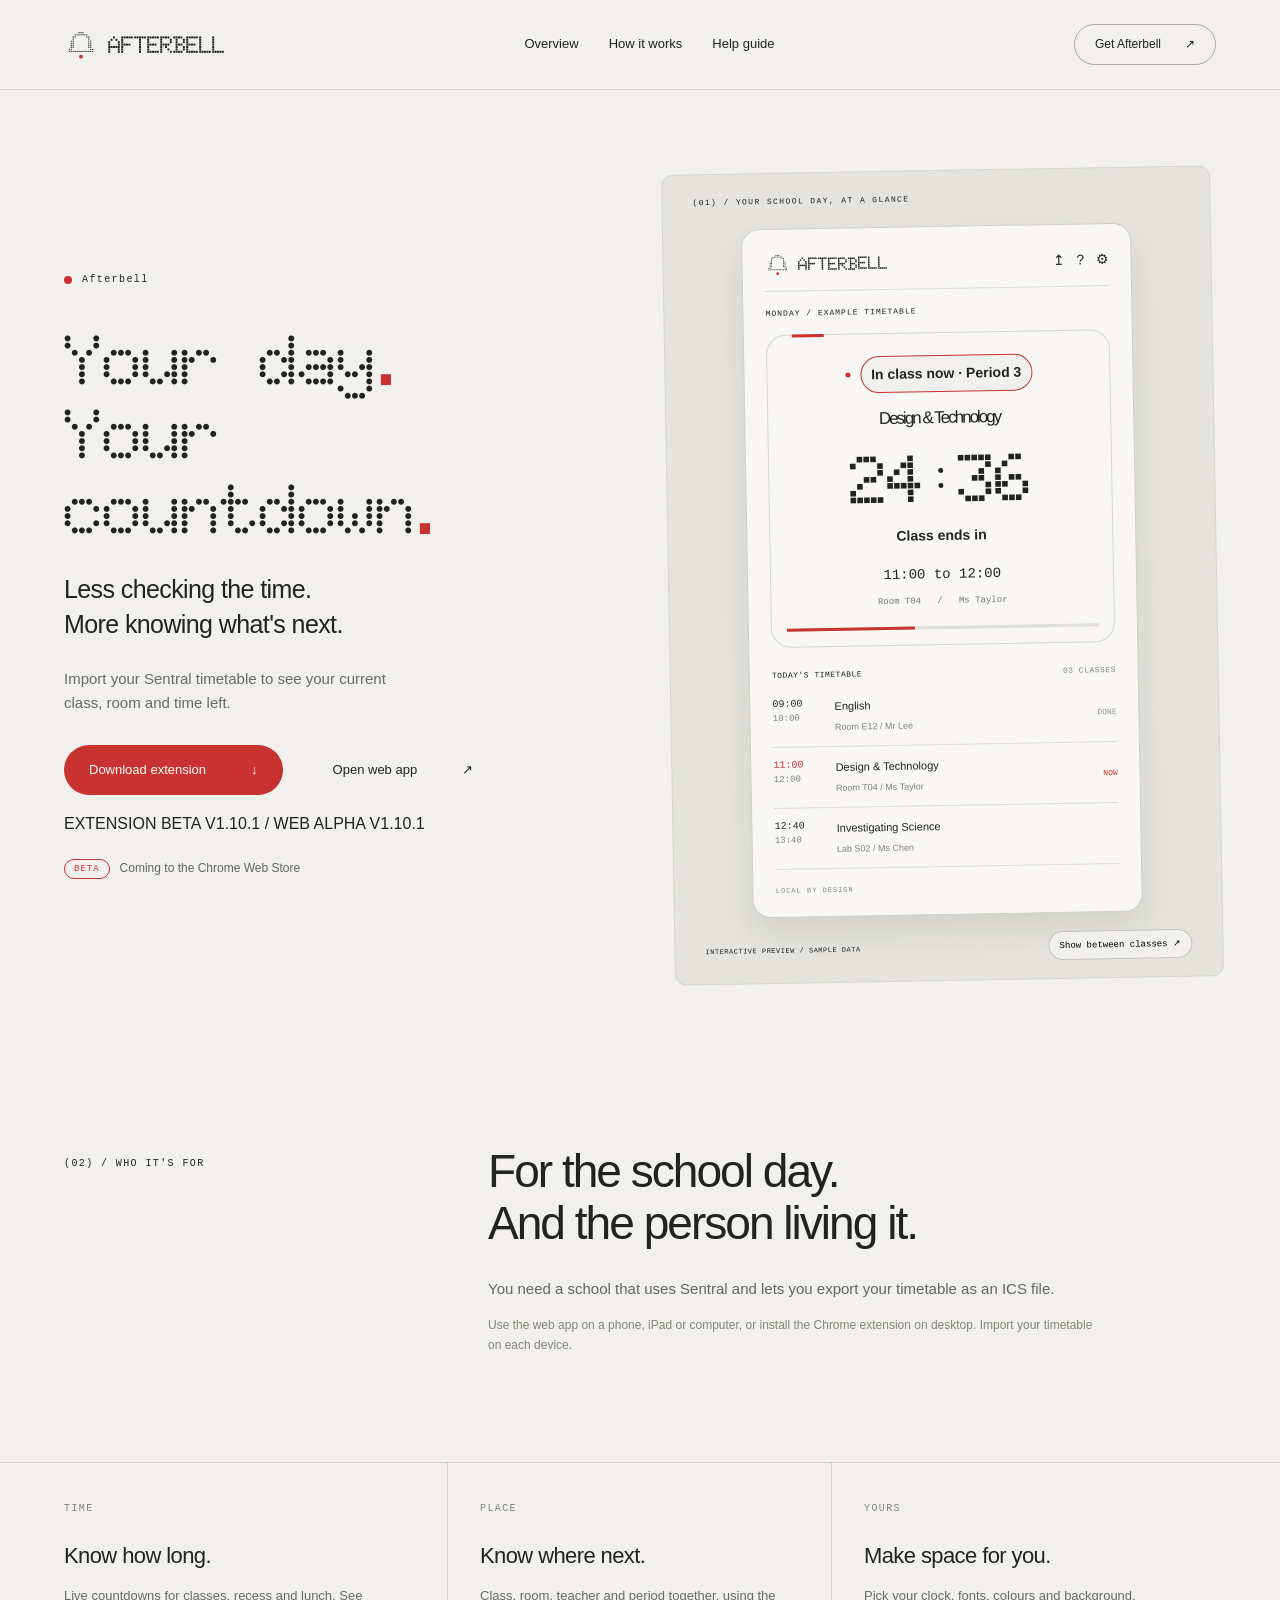
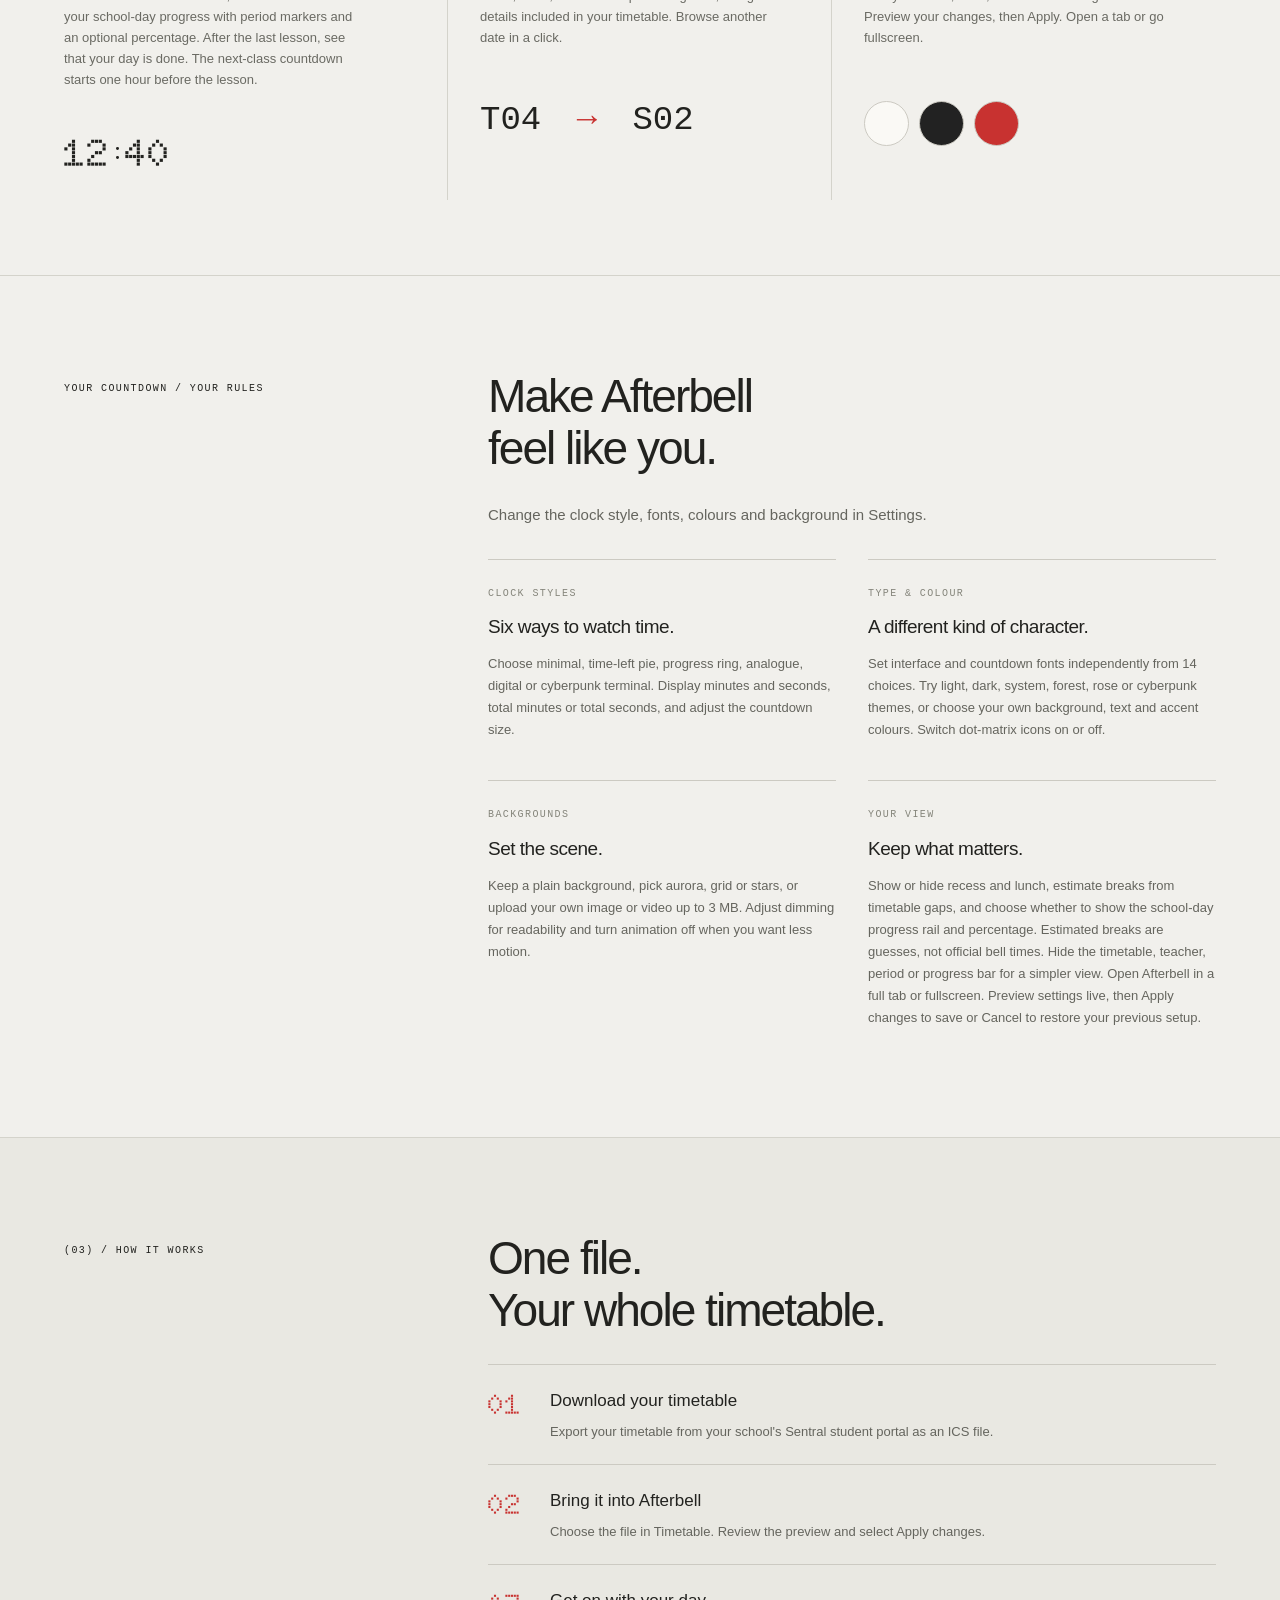
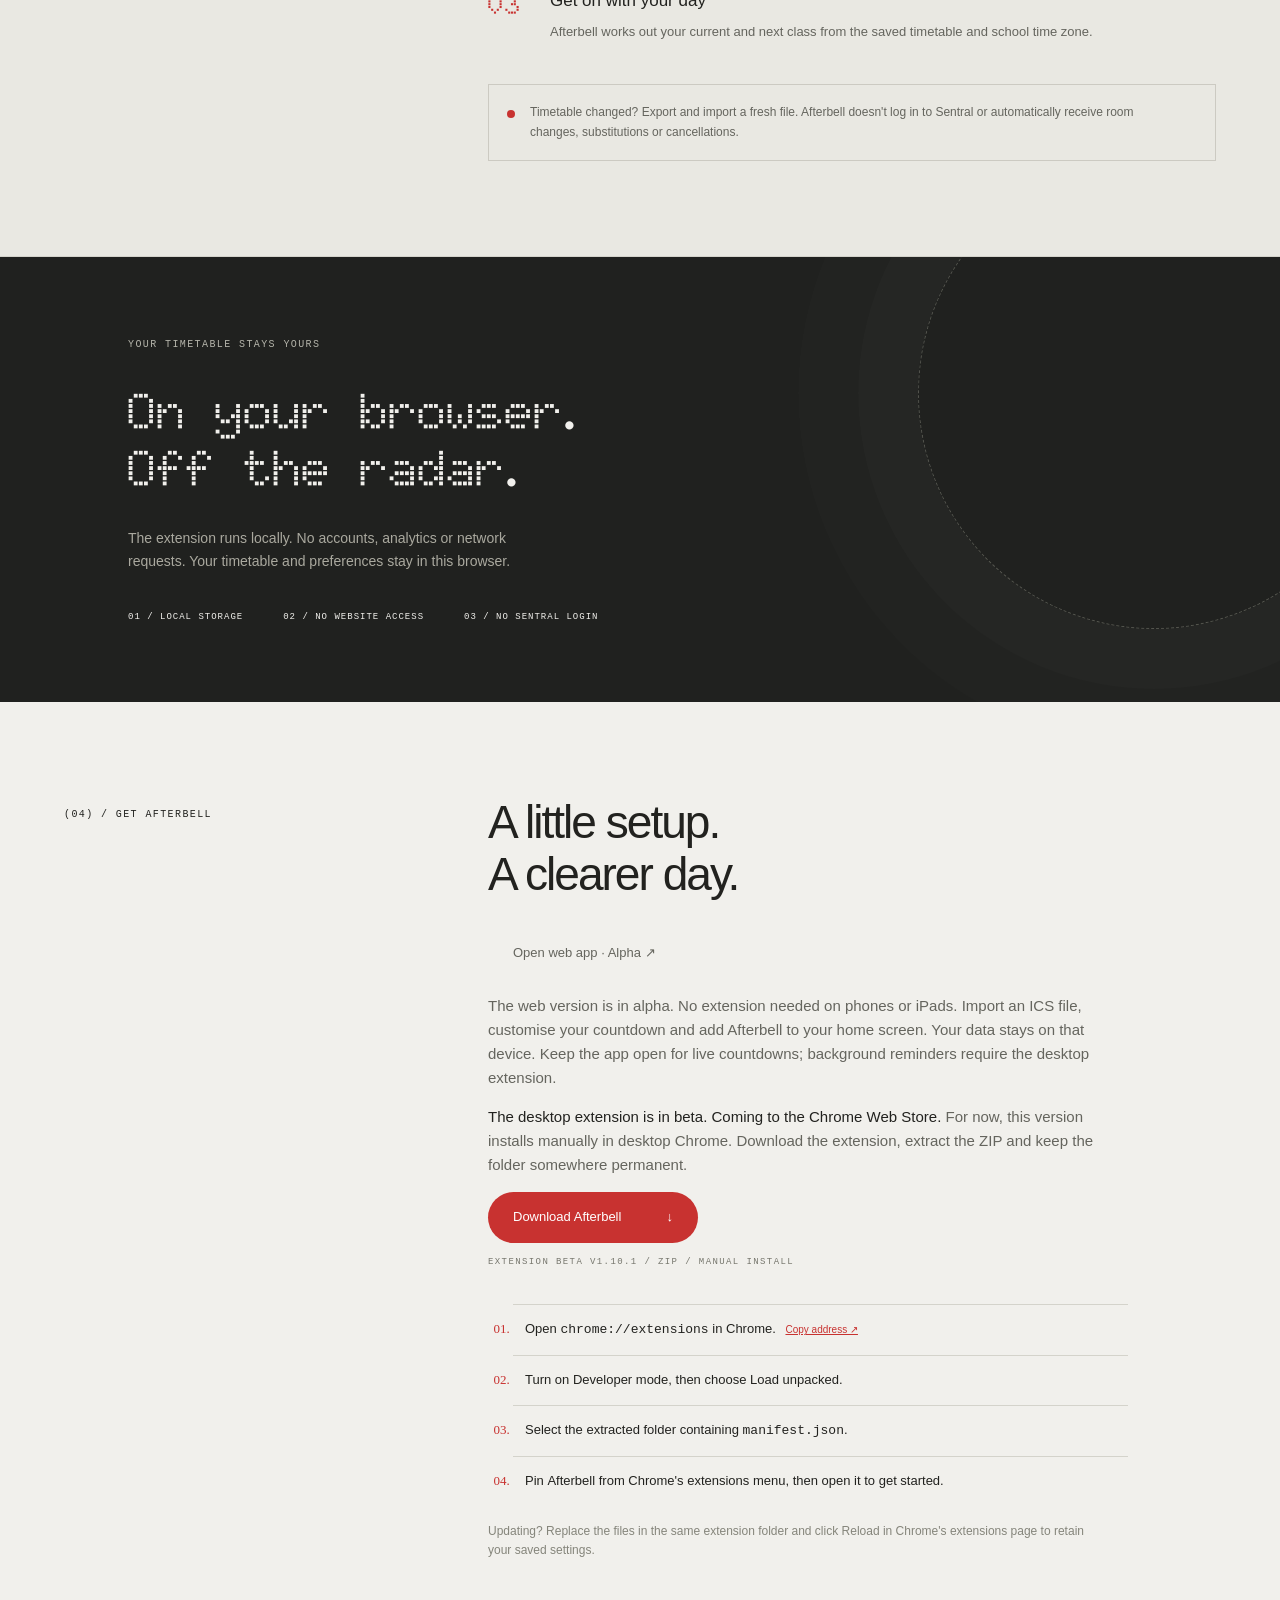
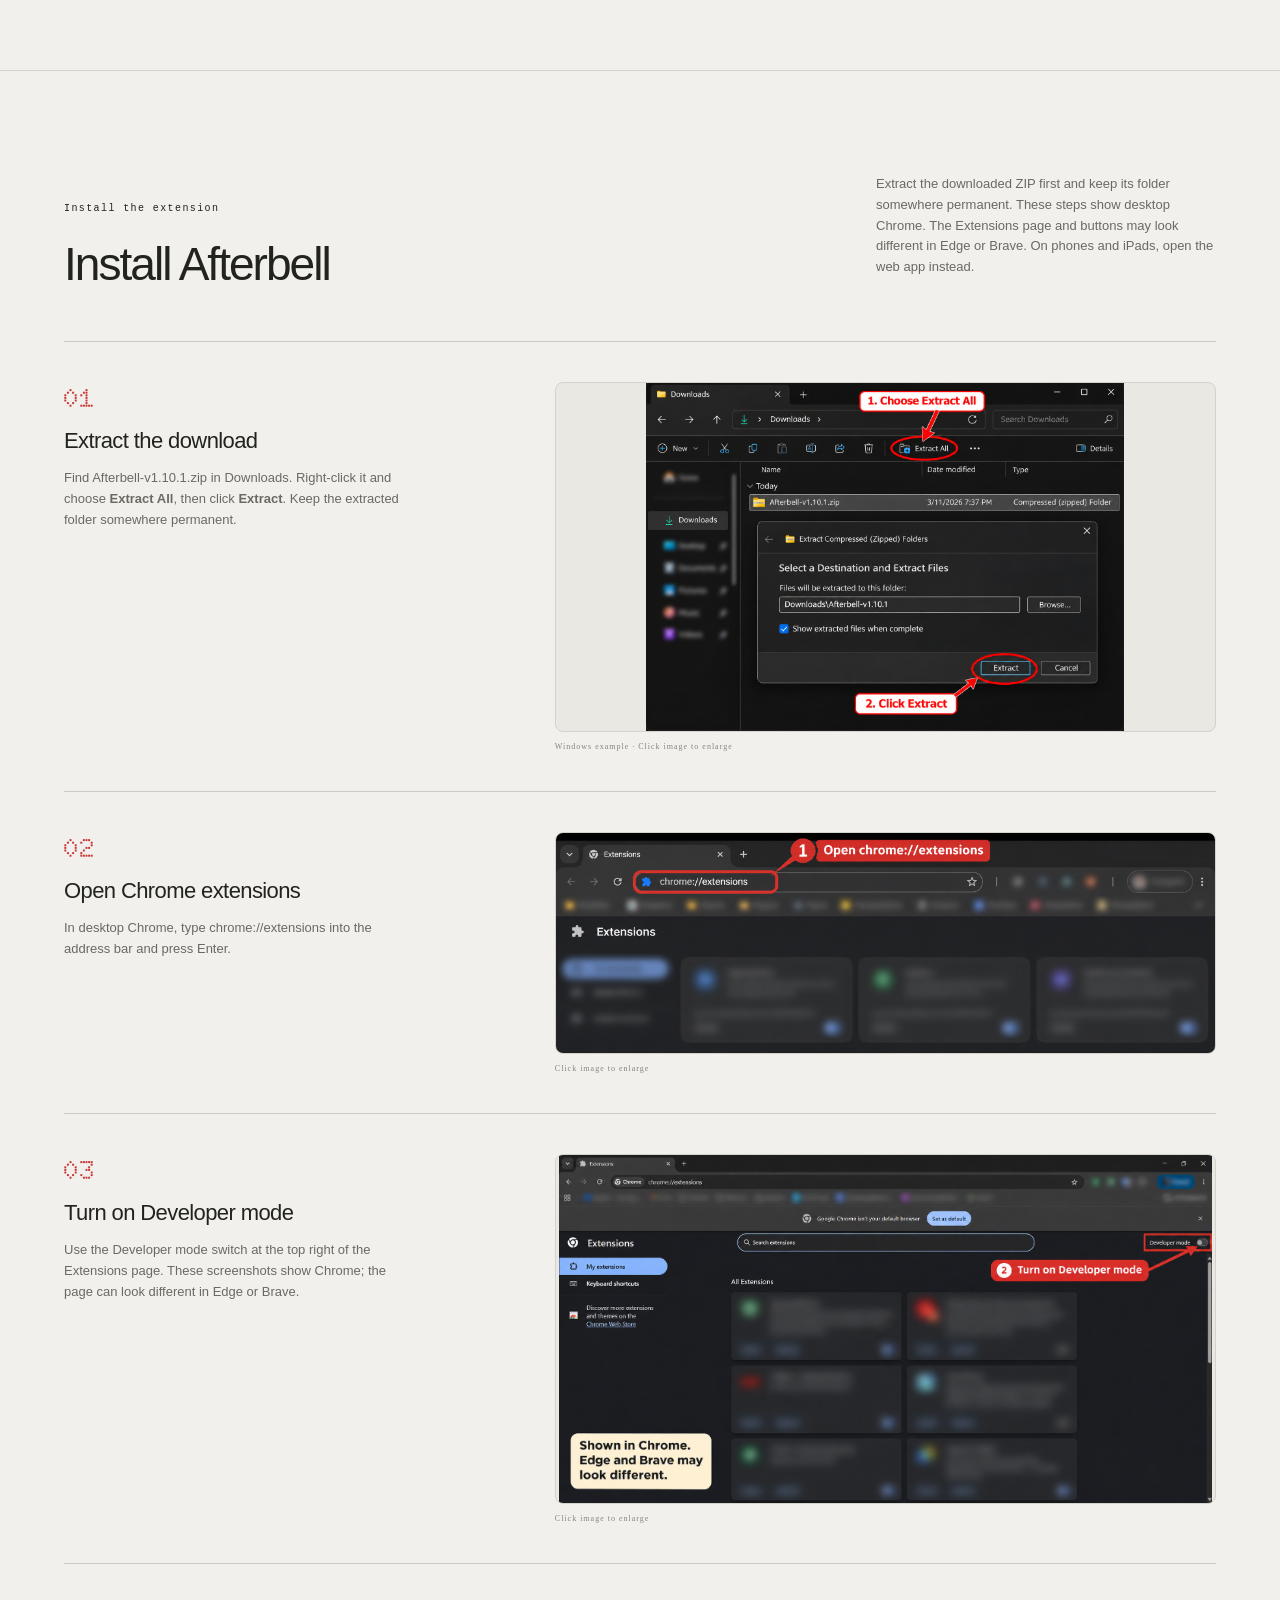
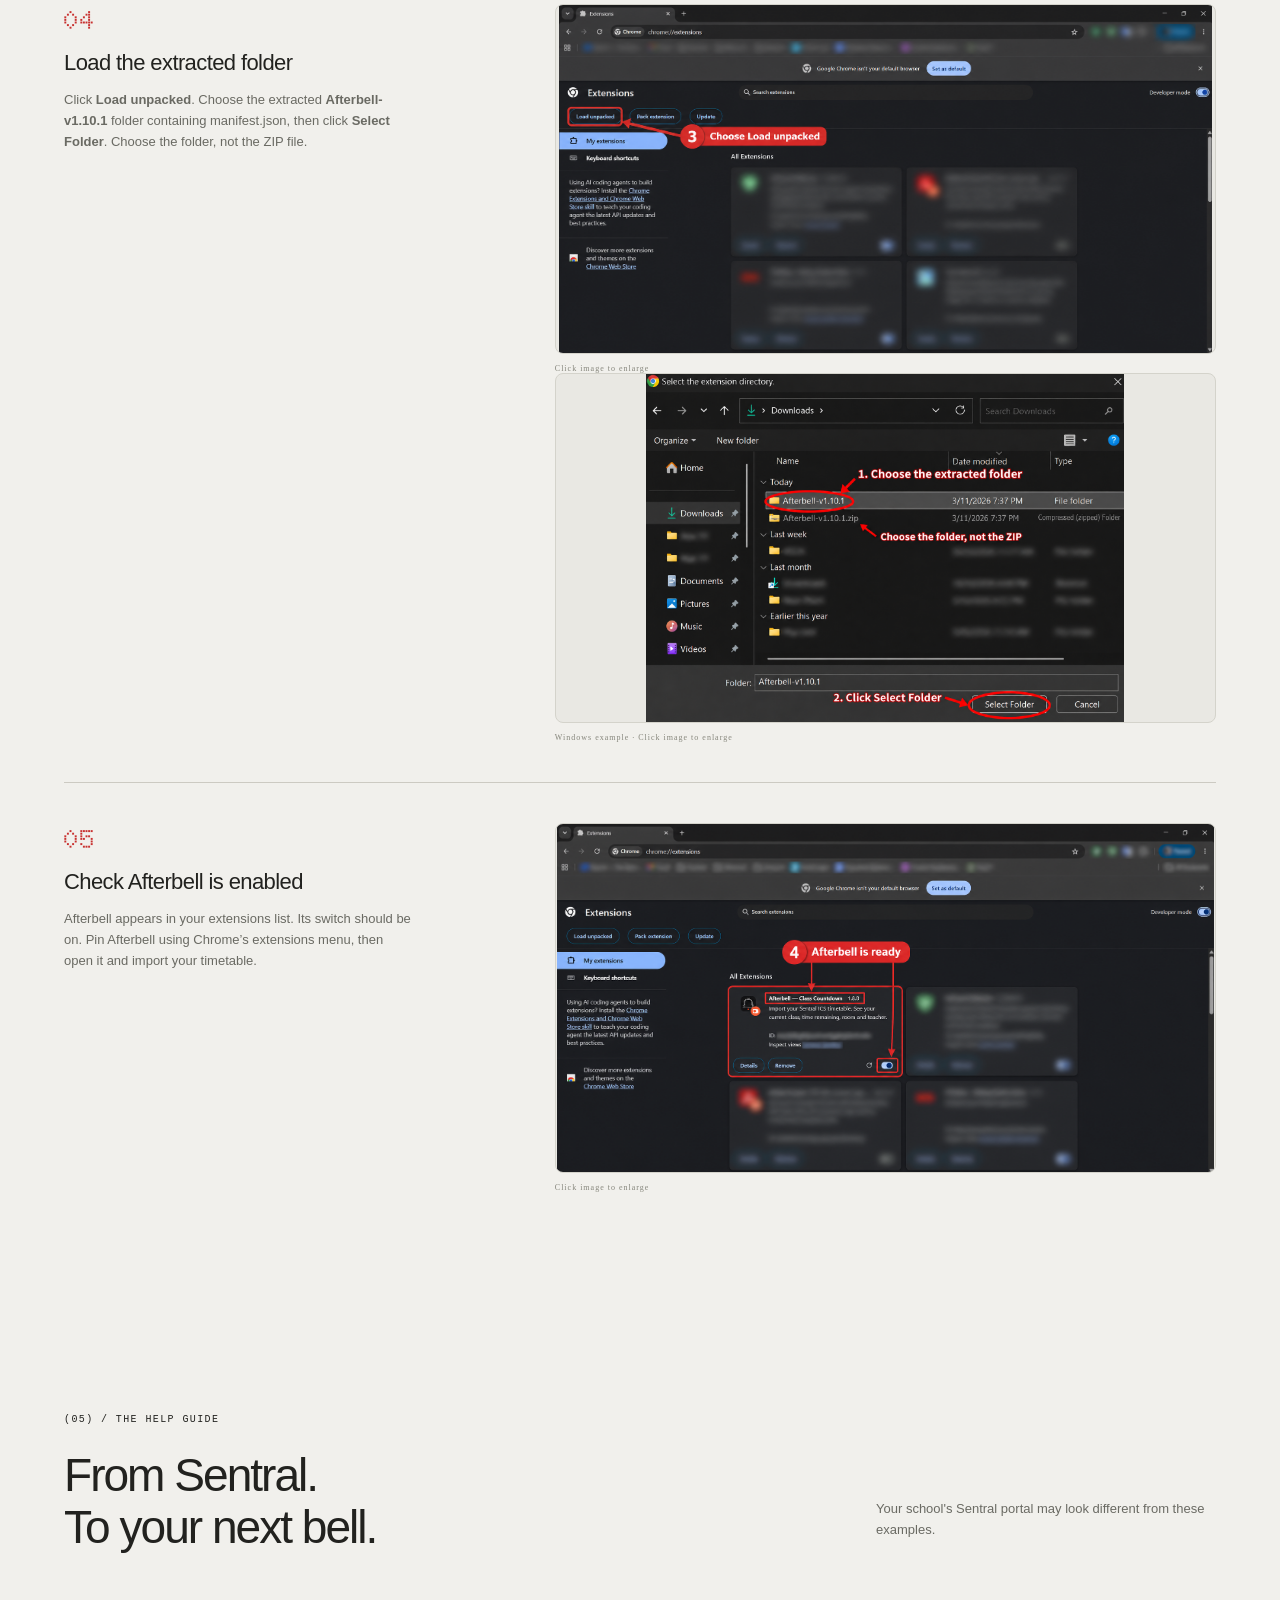
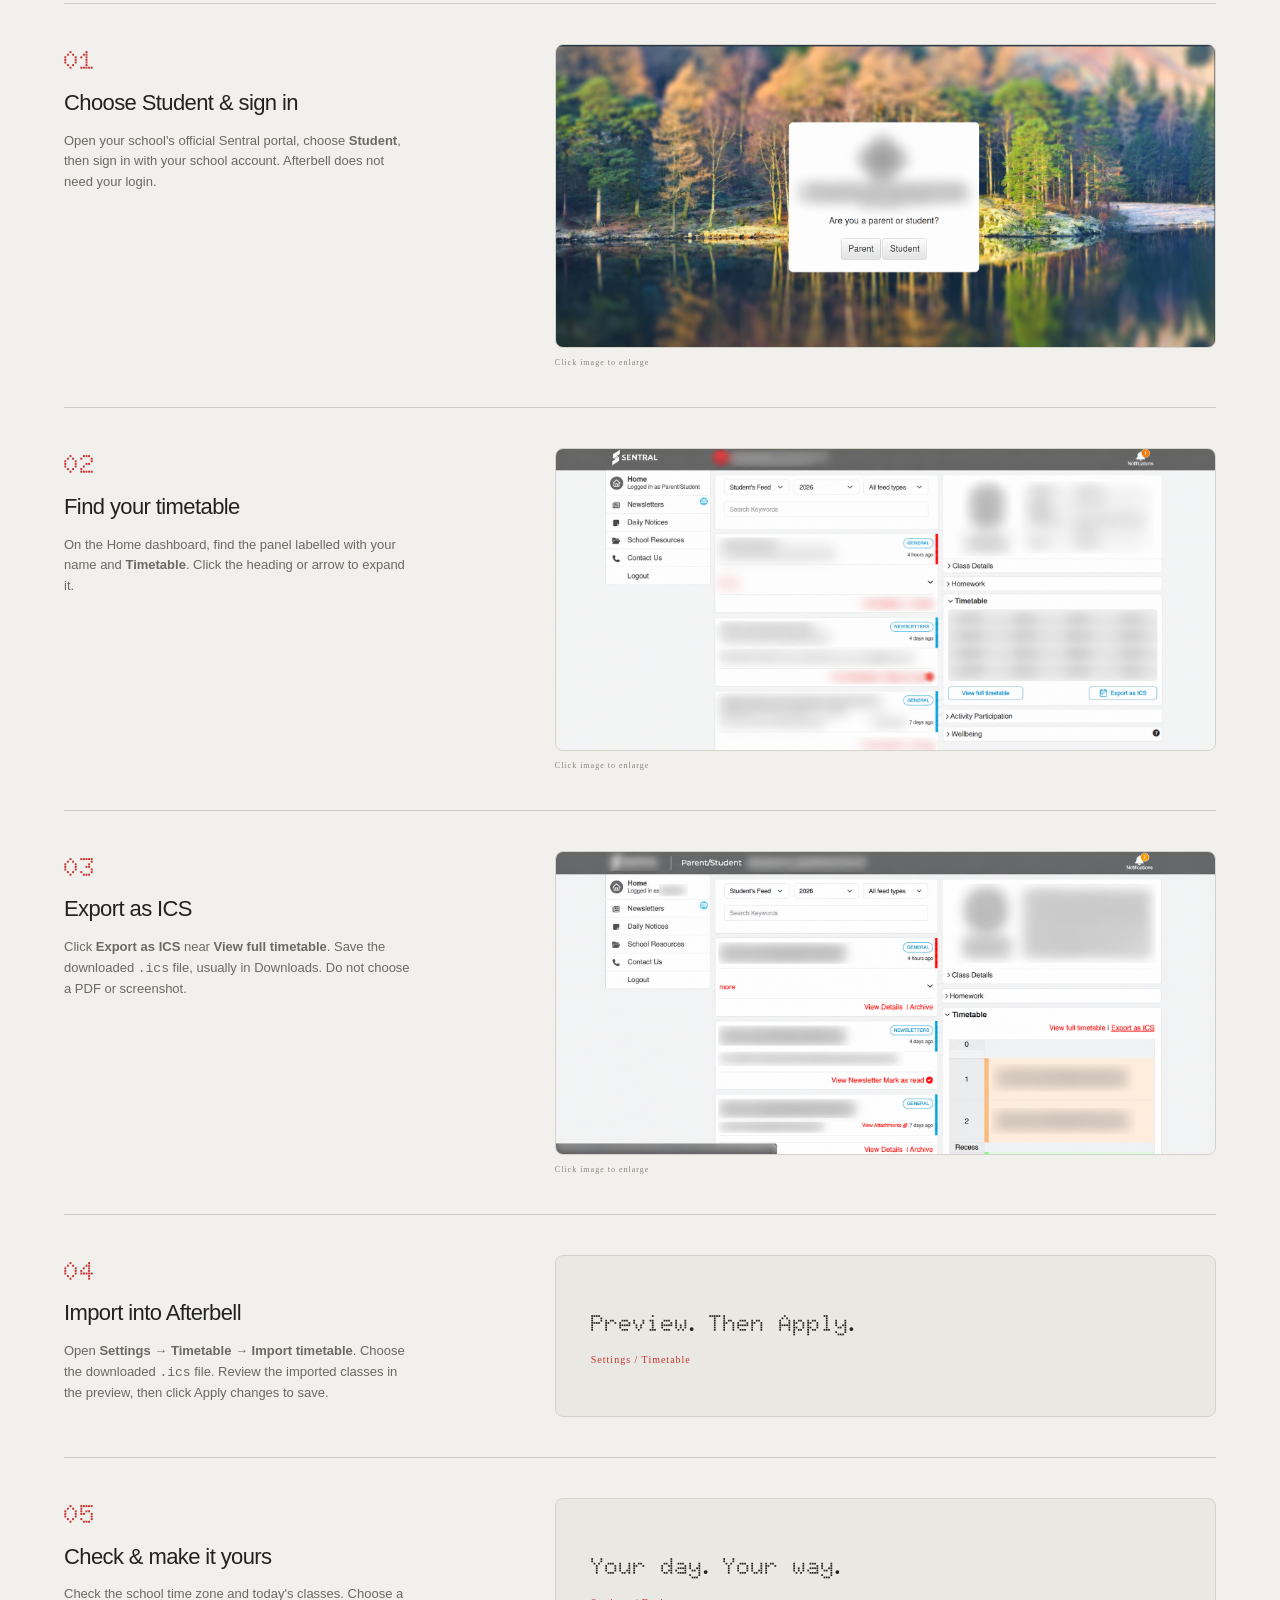
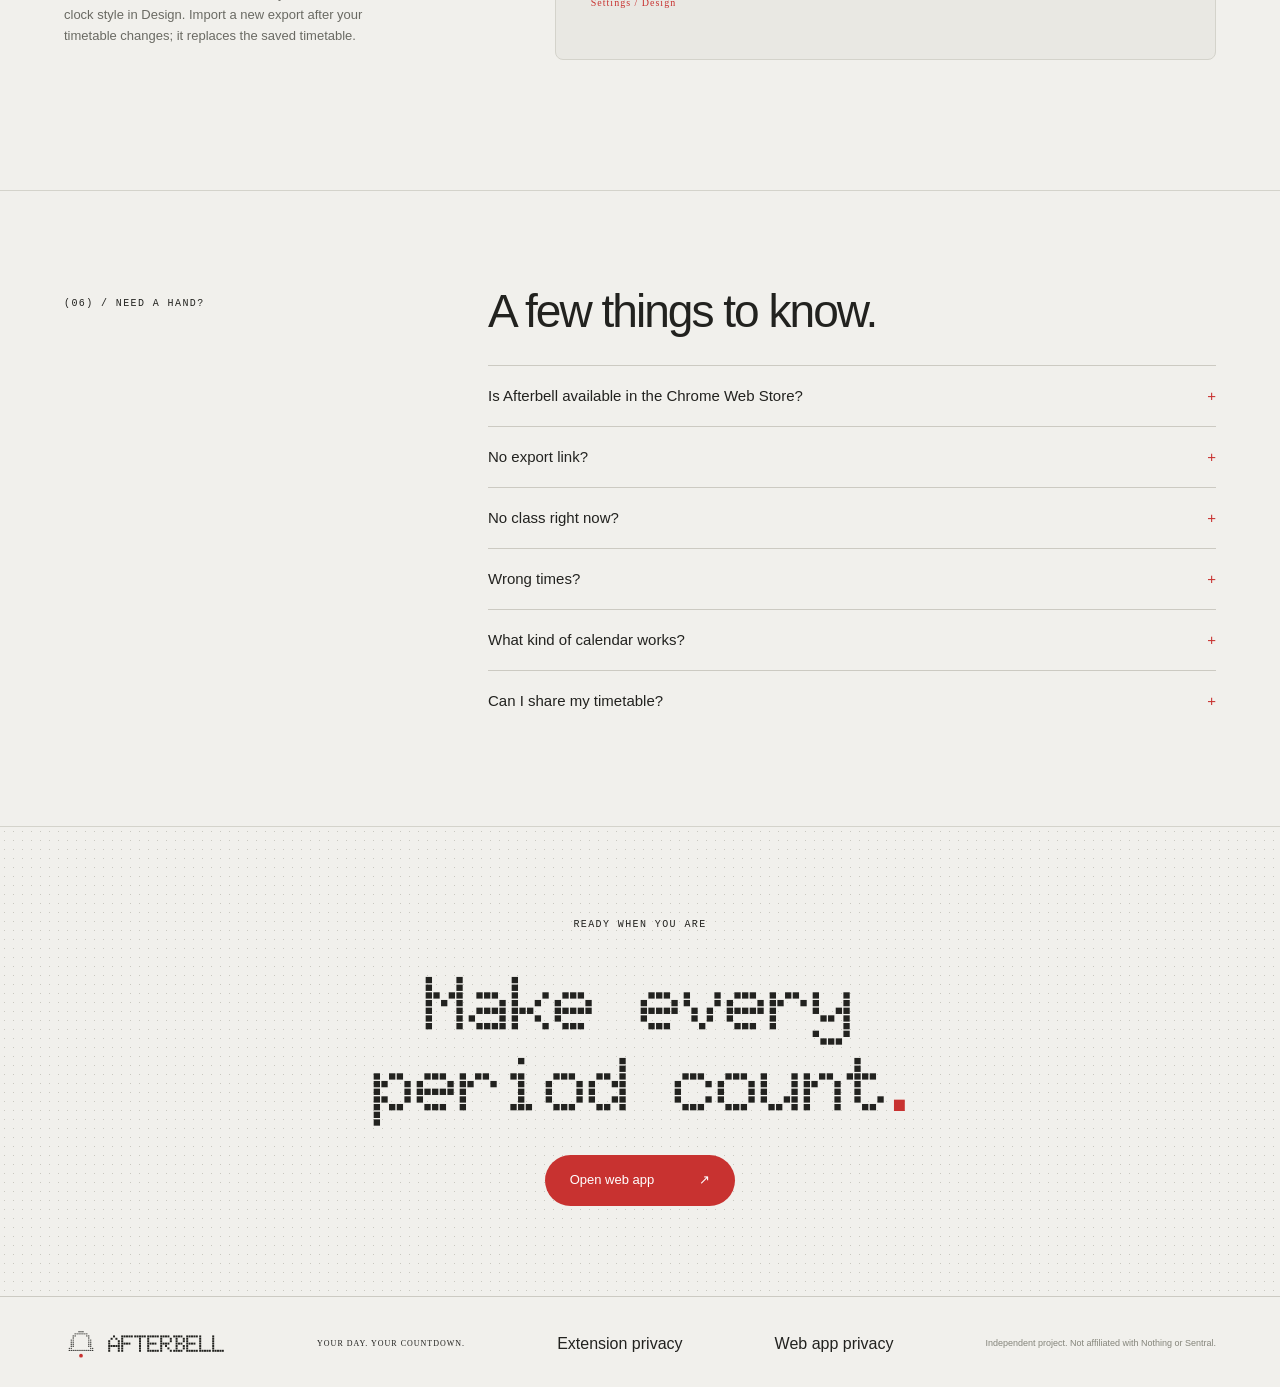
==== commit 0d886549: "Add extraction and folder selection guide; restore Afterbell slogans" ====
--- a/index.html
+++ b/index.html
@@ -1,16 +1,16 @@
 <!doctype html>
-<html lang="en"><head><meta charset="utf-8"><meta name="viewport" content="width=device-width,initial-scale=1"><meta name="description" content="See your school timetable and time left in class. Use Afterbell in your browser or as a Chrome extension."><title>Afterbell | School timetable and class countdown</title><link rel="icon" href="assets/afterbell-app-icon.svg" type="image/svg+xml"><link rel="stylesheet" href="style.css"></head><body>
+<html lang="en"><head><meta charset="utf-8"><meta name="viewport" content="width=device-width,initial-scale=1"><meta name="description" content="See your school timetable and time left in class. Use Afterbell in your browser or as a Chrome extension."><title>Afterbell | Your day. Your countdown.</title><link rel="icon" href="assets/afterbell-app-icon.svg" type="image/svg+xml"><link rel="stylesheet" href="style.css"></head><body>
 <a class="skip" href="#main">Skip to content</a>
 <header><a class="wordmark" href="#"><img class="brand-logo" src="assets/afterbell-logo.svg" alt="">AFTERBELL</a><nav aria-label="Main navigation"><a href="#overview">Overview</a><a href="#how">How it works</a><a href="#guide">Help guide</a></nav><a class="small-button" href="#install">Get Afterbell <span>↗</span></a></header>
-<main id="main"><section class="hero" id="overview"><div class="hero-copy"><div class="eyebrow"><i></i> Afterbell</div><h1>Your timetable.<br>Time left.</h1><p class="intro">See what's next, and when the bell goes.</p><p class="subcopy">Import your Sentral timetable to see your current class, room and time left.</p><div class="buttons"><a class="button red" href="Afterbell-v1.10.1.zip" download>Download extension <span>↓</span></a><a class="button" href="app.html">Open web app <span>↗</span></a></div><p class="muted">EXTENSION BETA V1.10.1 / WEB ALPHA V1.10.1</p><div class="store-note"><span class="beta-badge">BETA</span> Coming to the Chrome Web Store</div></div>
-<div class="product-stage"><div class="stage-label">Example timetable</div><div class="app-demo"><div class="app-top"><b class="wordmark"><img class="brand-logo" src="assets/afterbell-logo.svg" alt="">AFTERBELL</b><span aria-hidden="true">↥ &nbsp; ? &nbsp; ⚙</span></div><div class="demo-date">MONDAY / EXAMPLE TIMETABLE</div><div class="clock"><div class="eyebrow"><i></i><span id="demo-status">In class now · Period 3</span></div><h2 id="demo-subject">Design & Technology</h2><div class="timer" id="timer" role="timer" aria-label="24 minutes 38 seconds"><span id="timer-minutes">24</span><span class="timer-colon" aria-hidden="true"><span></span><span></span></span><span id="timer-seconds">38</span></div><div class="eyebrow time-label">Class ends in</div><p id="demo-time">11:00 to 12:00</p><p class="room" id="demo-room">Room T04 &nbsp; / &nbsp; Ms Taylor</p><div class="progress"><span></span></div></div><div class="schedule-heading">TODAY'S TIMETABLE <span>03 CLASSES</span></div><div class="lesson"><div>09:00<small>10:00</small></div><div>English<small>Room E12 / Mr Lee</small></div><span class="done">DONE</span></div><div class="lesson active"><div>11:00<small>12:00</small></div><div>Design & Technology<small>Room T04 / Ms Taylor</small></div><span>NOW</span></div><div class="lesson"><div>12:40<small>13:40</small></div><div>Investigating Science<small>Lab S02 / Ms Chen</small></div></div><div class="app-bottom">Saved in your browser <span></span></div></div><div class="demo-controls"><span>Try the preview</span><button id="switch-demo">Show between classes ↗</button></div></div></section>
+<main id="main"><section class="hero" id="overview"><div class="hero-copy"><div class="eyebrow"><i></i> Afterbell</div><h1>Your day<span>.</span><br>Your countdown<span>.</span></h1><p class="intro">Less checking the time.<br>More knowing what's next.</p><p class="subcopy">Import your Sentral timetable to see your current class, room and time left.</p><div class="buttons"><a class="button red" href="Afterbell-v1.10.1.zip" download>Download extension <span>↓</span></a><a class="button" href="app.html">Open web app <span>↗</span></a></div><p class="muted">EXTENSION BETA V1.10.1 / WEB ALPHA V1.10.1</p><div class="store-note"><span class="beta-badge">BETA</span> Coming to the Chrome Web Store</div></div>
+<div class="product-stage"><div class="stage-label">(01) / YOUR SCHOOL DAY, AT A GLANCE</div><div class="app-demo"><div class="app-top"><b class="wordmark"><img class="brand-logo" src="assets/afterbell-logo.svg" alt="">AFTERBELL</b><span aria-hidden="true">↥ &nbsp; ? &nbsp; ⚙</span></div><div class="demo-date">MONDAY / EXAMPLE TIMETABLE</div><div class="clock"><div class="eyebrow"><i></i><span id="demo-status">In class now · Period 3</span></div><h2 id="demo-subject">Design & Technology</h2><div class="timer" id="timer" role="timer" aria-label="24 minutes 38 seconds"><span id="timer-minutes">24</span><span class="timer-colon" aria-hidden="true"><span></span><span></span></span><span id="timer-seconds">38</span></div><div class="eyebrow time-label">Class ends in</div><p id="demo-time">11:00 to 12:00</p><p class="room" id="demo-room">Room T04 &nbsp; / &nbsp; Ms Taylor</p><div class="progress"><span></span></div></div><div class="schedule-heading">TODAY'S TIMETABLE <span>03 CLASSES</span></div><div class="lesson"><div>09:00<small>10:00</small></div><div>English<small>Room E12 / Mr Lee</small></div><span class="done">DONE</span></div><div class="lesson active"><div>11:00<small>12:00</small></div><div>Design & Technology<small>Room T04 / Ms Taylor</small></div><span>NOW</span></div><div class="lesson"><div>12:40<small>13:40</small></div><div>Investigating Science<small>Lab S02 / Ms Chen</small></div></div><div class="app-bottom">LOCAL BY DESIGN <span></span></div></div><div class="demo-controls"><span>INTERACTIVE PREVIEW / SAMPLE DATA</span><button id="switch-demo">Show between classes ↗</button></div></div></section>
 
-<section class="section audience"><div class="eyebrow">Who can use it?</div><div><h2>For students using Sentral</h2><p>You need a school that uses Sentral and lets you export your timetable as an ICS file.</p><p class="muted">Use the web app on a phone, iPad or computer, or install the Chrome extension on desktop. Import your timetable on each device.</p></div></section>
-<section class="features"><article><span class="feature-number">TIME</span><h3>Time left</h3><p>Live countdowns for classes, recess and lunch. See your school-day progress with period markers and an optional percentage. After the last lesson, see that your day is done. The next-class countdown starts one hour before the lesson.</p><div class="feature-art dots feature-time" aria-label="12 minutes 40 seconds"><span>12</span><span class="timer-colon" aria-hidden="true"><span></span><span></span></span><span>40</span></div></article><article><span class="feature-number">PLACE</span><h3>Class details</h3><p>Class, room, teacher and period together, using the details included in your timetable. Browse another date in a click.</p><div class="feature-art route">T04 <span>→</span> S02</div></article><article><span class="feature-number">YOURS</span><h3>Appearance</h3><p>Pick your clock, fonts, colours and background. Preview your changes, then Apply. Open a tab or go fullscreen.</p><div class="swatches" aria-label="Example light, dark and red appearance colours"><i></i><i></i><i></i></div></article></section>
-<section class="section customise" id="customise"><div class="eyebrow">Settings</div><div><h2>Choose how it looks</h2><p>Change the clock style, fonts, colours and background in Settings.</p><div class="custom-options"><article><span class="feature-number">CLOCK STYLES</span><h3>Clock styles</h3><p>Choose minimal, time-left pie, progress ring, analogue, digital or cyberpunk terminal. Display minutes and seconds, total minutes or total seconds, and adjust the countdown size.</p></article><article><span class="feature-number">TYPE & COLOUR</span><h3>Fonts and colours</h3><p>Set interface and countdown fonts independently from 14 choices. Try light, dark, system, forest, rose or cyberpunk themes, or choose your own background, text and accent colours. Switch dot-matrix icons on or off.</p></article><article><span class="feature-number">BACKGROUNDS</span><h3>Backgrounds</h3><p>Keep a plain background, pick aurora, grid or stars, or upload your own image or video up to 3 MB. Adjust dimming for readability and turn animation off when you want less motion.</p></article><article><span class="feature-number">YOUR VIEW</span><h3>What to show</h3><p>Show or hide recess and lunch, estimate breaks from timetable gaps, and choose whether to show the school-day progress rail and percentage. Estimated breaks are guesses, not official bell times. Hide the timetable, teacher, period or progress bar for a simpler view. Open Afterbell in a full tab or fullscreen. Preview settings live, then Apply changes to save or Cancel to restore your previous setup.</p></article></div></div></section><section class="section how" id="how"><div class="eyebrow">How it works</div><div><h2>Import your timetable</h2><div class="how-row"><span>01</span><div><h3>Download your timetable</h3><p>Export your timetable from your school's Sentral student portal as an ICS file.</p></div></div><div class="how-row"><span>02</span><div><h3>Import the file</h3><p>Choose the file in Timetable. Review the preview and select Apply changes.</p></div></div><div class="how-row"><span>03</span><div><h3>Check your classes</h3><p>Afterbell works out your current and next class from the saved timetable and school time zone.</p></div></div><div class="notice"><i></i><p>Timetable changed? Export and import a fresh file. Afterbell doesn't log in to Sentral or automatically receive room changes, substitutions or cancellations.</p></div></div></section>
-<section class="privacy"><div class="eyebrow">Privacy</div><h2>Your timetable stays on this device</h2><p>The extension runs locally. No accounts, analytics or network requests. Your timetable and preferences stay in this browser.</p><div><span>01 / LOCAL STORAGE</span><span>02 / NO WEBSITE ACCESS</span><span>03 / NO SENTRAL LOGIN</span></div></section>
-<section class="section install" id="install"><div class="eyebrow">Get Afterbell</div><div><h2>Choose a version</h2><p><a class="button" href="app.html">Open web app · Alpha ↗</a></p><p>The web version is in alpha. No extension needed on phones or iPads. Import an ICS file, customise your countdown and add Afterbell to your home screen. Your data stays on that device. Keep the app open for live countdowns; background reminders require the desktop extension.</p><p><strong>The desktop extension is in beta. Coming to the Chrome Web Store.</strong> For now, this version installs manually in desktop Chrome. Download the extension, extract the ZIP and keep the folder somewhere permanent.</p><a class="button red" href="Afterbell-v1.10.1.zip" download>Download Afterbell <span>↓</span></a><span class="download-meta">EXTENSION BETA V1.10.1 / ZIP / MANUAL INSTALL</span><ol class="install-list"><li>Open <code>chrome://extensions</code> in Chrome. <button id="copy-url" aria-label="Copy Chrome extensions address">Copy address ↗</button></li><li>Turn on <strong>Developer mode</strong>, then choose <strong>Load unpacked</strong>.</li><li>Select the extracted folder containing <code>manifest.json</code>.</li><li>Pin <strong>Afterbell</strong> from Chrome's extensions menu, then open it to get started.</li></ol><p class="muted">Updating? Replace the files in the same extension folder and click Reload in Chrome's extensions page to retain your saved settings.</p><p id="copy-status" role="status"></p></div></section>
-<section class="guide" id="extension-guide"><div class="guide-heading"><div><div class="eyebrow">Install the extension</div><h2>Install Afterbell</h2></div><p>Extract the downloaded ZIP first and keep its folder somewhere permanent. These steps show desktop Chrome. The Extensions page and buttons may look different in Edge or Brave. On phones and iPads, <a href="app.html">open the web app</a> instead.</p></div><article class="guide-step"><div><span class="step-no">01</span><h3>Open Chrome extensions</h3><p>In desktop Chrome, type chrome://extensions into the address bar and press Enter.</p></div><div><a href="install-1.png" target="_blank" rel="noopener"><img src="install-1.png" alt="Open Chrome extensions, with the button marked" loading="lazy"></a><div class="image-note">Click image to enlarge</div></div></article><article class="guide-step"><div><span class="step-no">02</span><h3>Turn on Developer mode</h3><p>Use the Developer mode switch at the top right of the Extensions page. These screenshots show Chrome; the page can look different in Edge or Brave.</p></div><div><a href="install-2.png" target="_blank" rel="noopener"><img src="install-2.png" alt="Chrome Developer mode switch marked in red. Edge and Brave may look different." loading="lazy"></a><div class="image-note">Click image to enlarge</div></div></article><article class="guide-step"><div><span class="step-no">03</span><h3>Load the extracted folder</h3><p>Click Load unpacked. Choose the extracted Afterbell folder containing manifest.json, rather than the ZIP file.</p></div><div><a href="install-3.png" target="_blank" rel="noopener"><img src="install-3.png" alt="Load the extracted folder, with the button marked" loading="lazy"></a><div class="image-note">Click image to enlarge</div></div></article><article class="guide-step"><div><span class="step-no">04</span><h3>Check Afterbell is enabled</h3><p>Afterbell appears in your extensions list. Its switch should be on. Pin Afterbell using Chrome’s extensions menu, then open it and import your timetable.</p></div><div><a href="install-4.png" target="_blank" rel="noopener"><img src="install-4.png" alt="Check Afterbell is enabled, with the button marked" loading="lazy"></a><div class="image-note">Click image to enlarge</div></div></article></section><section class="guide" id="guide"><div class="guide-heading"><div><div class="eyebrow">Import guide</div><h2>Get your timetable from Sentral</h2></div><p>Your school's Sentral portal may look different from these examples.</p></div><div id="guide-steps"></div></section>
-<section class="section faq"><div class="eyebrow">Help</div><div><h2>Common questions</h2><details><summary>Is Afterbell available in the Chrome Web Store?</summary><p>It is coming to the Chrome Web Store. Afterbell is currently in beta, and you can try it now using the manual installation above. A store release date has not been announced.</p></details><details><summary>No export link?</summary><p>Try the student portal in a desktop browser and expand Timetable. If your school has disabled export, ask the school for an ICS timetable.</p></details><details><summary>No class right now?</summary><p>Between classes, Afterbell shows the next class. Use the date picker to check another day. If the export has ended, import a newer one.</p></details><details><summary>Wrong times?</summary><p>Check the school time zone under Timetable and your computer's clock. Sydney is the default school time zone.</p></details><details><summary>What kind of calendar works?</summary><p>Afterbell supports individual dated events in an ICS export. Recurring calendars and all-day events are rejected with an explanation. Room and teacher details can only appear if your file includes them.</p></details><details><summary>Can I share my timetable?</summary><p>Your ICS file contains personal timetable information, so keep it private. Remove your timetable in Settings to clear its saved class data.</p></details></div></section>
-<section class="closing"><div class="eyebrow">Afterbell</div><h2>Try Afterbell</h2><a class="button red" href="app.html">Open web app <span>↗</span></a></section></main>
-<footer><a class="wordmark" href="#"><img class="brand-logo" src="assets/afterbell-logo.svg" alt="">AFTERBELL</a><p>School timetable and countdown</p><a class="privacy-link" href="privacy.html">Extension privacy</a><a class="privacy-link" href="web-privacy.html">Web app privacy</a><span>Independent project. Not affiliated with Nothing or Sentral.</span></footer><script src="app.js" defer></script><dialog id="install-dialog" aria-labelledby="install-dialog-title"><div class="install-dialog-header"><div><div class="eyebrow">AFTERBELL / DESKTOP CHROME</div><h2 id="install-dialog-title" tabindex="-1">Install Afterbell</h2></div><button type="button" id="close-install-dialog" aria-label="Close installation guide">Close ×</button></div><div class="install-dialog-body"><p>Your download should start automatically. If it does not, <a href="Afterbell-v1.10.1.zip" download>download the ZIP again</a>.</p><p><strong>First, extract the ZIP.</strong> Keep the extracted Afterbell folder somewhere permanent. Chrome needs that folder to run the extension; opening the ZIP alone does not install it.</p><p>Follow the installation steps below, then import your timetable. On a phone or iPad, <a href="app.html">use the Alpha web app</a> instead.</p><div id="install-dialog-guide"></div><section class="install-dialog-tips"><h3>Using Afterbell</h3><p>Pin Afterbell from Chrome’s extensions menu (the puzzle-piece icon). Open it, choose your school time zone and check your classes. Settings lets you customise clocks, fonts, colours, backgrounds, breaks and school-day progress. Preview your choices, then Apply changes.</p><p>If your timetable changes, export a fresh ICS file and import it again. Room and teacher details come from your export. Afterbell does not need your Sentral login and does not automatically fetch school changes.</p><p>Updating an existing installation? Replace files in the same folder and click Reload on Afterbell’s card at chrome://extensions to retain saved settings.</p></section></div></dialog></body></html>
+<section class="section audience"><div class="eyebrow">(02) / WHO IT'S FOR</div><div><h2>For the school day.<br>And the person living it.</h2><p>You need a school that uses Sentral and lets you export your timetable as an ICS file.</p><p class="muted">Use the web app on a phone, iPad or computer, or install the Chrome extension on desktop. Import your timetable on each device.</p></div></section>
+<section class="features"><article><span class="feature-number">TIME</span><h3>Know how long.</h3><p>Live countdowns for classes, recess and lunch. See your school-day progress with period markers and an optional percentage. After the last lesson, see that your day is done. The next-class countdown starts one hour before the lesson.</p><div class="feature-art dots feature-time" aria-label="12 minutes 40 seconds"><span>12</span><span class="timer-colon" aria-hidden="true"><span></span><span></span></span><span>40</span></div></article><article><span class="feature-number">PLACE</span><h3>Know where next.</h3><p>Class, room, teacher and period together, using the details included in your timetable. Browse another date in a click.</p><div class="feature-art route">T04 <span>→</span> S02</div></article><article><span class="feature-number">YOURS</span><h3>Make space for you.</h3><p>Pick your clock, fonts, colours and background. Preview your changes, then Apply. Open a tab or go fullscreen.</p><div class="swatches" aria-label="Example light, dark and red appearance colours"><i></i><i></i><i></i></div></article></section>
+<section class="section customise" id="customise"><div class="eyebrow">YOUR COUNTDOWN / YOUR RULES</div><div><h2>Make Afterbell<br>feel like you.</h2><p>Change the clock style, fonts, colours and background in Settings.</p><div class="custom-options"><article><span class="feature-number">CLOCK STYLES</span><h3>Six ways to watch time.</h3><p>Choose minimal, time-left pie, progress ring, analogue, digital or cyberpunk terminal. Display minutes and seconds, total minutes or total seconds, and adjust the countdown size.</p></article><article><span class="feature-number">TYPE & COLOUR</span><h3>A different kind of character.</h3><p>Set interface and countdown fonts independently from 14 choices. Try light, dark, system, forest, rose or cyberpunk themes, or choose your own background, text and accent colours. Switch dot-matrix icons on or off.</p></article><article><span class="feature-number">BACKGROUNDS</span><h3>Set the scene.</h3><p>Keep a plain background, pick aurora, grid or stars, or upload your own image or video up to 3 MB. Adjust dimming for readability and turn animation off when you want less motion.</p></article><article><span class="feature-number">YOUR VIEW</span><h3>Keep what matters.</h3><p>Show or hide recess and lunch, estimate breaks from timetable gaps, and choose whether to show the school-day progress rail and percentage. Estimated breaks are guesses, not official bell times. Hide the timetable, teacher, period or progress bar for a simpler view. Open Afterbell in a full tab or fullscreen. Preview settings live, then Apply changes to save or Cancel to restore your previous setup.</p></article></div></div></section><section class="section how" id="how"><div class="eyebrow">(03) / HOW IT WORKS</div><div><h2>One file.<br>Your whole timetable.</h2><div class="how-row"><span>01</span><div><h3>Download your timetable</h3><p>Export your timetable from your school's Sentral student portal as an ICS file.</p></div></div><div class="how-row"><span>02</span><div><h3>Bring it into Afterbell</h3><p>Choose the file in Timetable. Review the preview and select Apply changes.</p></div></div><div class="how-row"><span>03</span><div><h3>Get on with your day</h3><p>Afterbell works out your current and next class from the saved timetable and school time zone.</p></div></div><div class="notice"><i></i><p>Timetable changed? Export and import a fresh file. Afterbell doesn't log in to Sentral or automatically receive room changes, substitutions or cancellations.</p></div></div></section>
+<section class="privacy"><div class="eyebrow">YOUR TIMETABLE STAYS YOURS</div><h2>On your browser.<br>Off the radar.</h2><p>The extension runs locally. No accounts, analytics or network requests. Your timetable and preferences stay in this browser.</p><div><span>01 / LOCAL STORAGE</span><span>02 / NO WEBSITE ACCESS</span><span>03 / NO SENTRAL LOGIN</span></div></section>
+<section class="section install" id="install"><div class="eyebrow">(04) / GET AFTERBELL</div><div><h2>A little setup.<br>A clearer day.</h2><p><a class="button" href="app.html">Open web app · Alpha ↗</a></p><p>The web version is in alpha. No extension needed on phones or iPads. Import an ICS file, customise your countdown and add Afterbell to your home screen. Your data stays on that device. Keep the app open for live countdowns; background reminders require the desktop extension.</p><p><strong>The desktop extension is in beta. Coming to the Chrome Web Store.</strong> For now, this version installs manually in desktop Chrome. Download the extension, extract the ZIP and keep the folder somewhere permanent.</p><a class="button red" href="Afterbell-v1.10.1.zip" download>Download Afterbell <span>↓</span></a><span class="download-meta">EXTENSION BETA V1.10.1 / ZIP / MANUAL INSTALL</span><ol class="install-list"><li>Open <code>chrome://extensions</code> in Chrome. <button id="copy-url" aria-label="Copy Chrome extensions address">Copy address ↗</button></li><li>Turn on <strong>Developer mode</strong>, then choose <strong>Load unpacked</strong>.</li><li>Select the extracted folder containing <code>manifest.json</code>.</li><li>Pin <strong>Afterbell</strong> from Chrome's extensions menu, then open it to get started.</li></ol><p class="muted">Updating? Replace the files in the same extension folder and click Reload in Chrome's extensions page to retain your saved settings.</p><p id="copy-status" role="status"></p></div></section>
+<section class="guide" id="extension-guide"><div class="guide-heading"><div><div class="eyebrow">Install the extension</div><h2>Install Afterbell</h2></div><p>Extract the downloaded ZIP first and keep its folder somewhere permanent. These steps show desktop Chrome. The Extensions page and buttons may look different in Edge or Brave. On phones and iPads, <a href="app.html">open the web app</a> instead.</p></div><article class="guide-step"><div><span class="step-no">01</span><h3>Extract the download</h3><p>Find Afterbell-v1.10.1.zip in Downloads. Right-click it and choose <strong>Extract All</strong>, then click <strong>Extract</strong>. Keep the extracted folder somewhere permanent.</p></div><div><a href="install-extract.png" target="_blank" rel="noopener"><img src="install-extract.png" alt="Windows ZIP extraction example, with Extract All and Extract marked in red" loading="lazy"></a><div class="image-note">Windows example · Click image to enlarge</div></div></article><article class="guide-step"><div><span class="step-no">02</span><h3>Open Chrome extensions</h3><p>In desktop Chrome, type chrome://extensions into the address bar and press Enter.</p></div><div><a href="install-1.png" target="_blank" rel="noopener"><img src="install-1.png" alt="Open Chrome extensions, with the button marked" loading="lazy"></a><div class="image-note">Click image to enlarge</div></div></article><article class="guide-step"><div><span class="step-no">03</span><h3>Turn on Developer mode</h3><p>Use the Developer mode switch at the top right of the Extensions page. These screenshots show Chrome; the page can look different in Edge or Brave.</p></div><div><a href="install-2.png" target="_blank" rel="noopener"><img src="install-2.png" alt="Chrome Developer mode switch marked in red. Edge and Brave may look different." loading="lazy"></a><div class="image-note">Click image to enlarge</div></div></article><article class="guide-step"><div><span class="step-no">04</span><h3>Load the extracted folder</h3><p>Click <strong>Load unpacked</strong>. Choose the extracted <strong>Afterbell-v1.10.1</strong> folder containing manifest.json, then click <strong>Select Folder</strong>. Choose the folder, not the ZIP file.</p></div><div><a href="install-3.png" target="_blank" rel="noopener"><img src="install-3.png" alt="Load the extracted folder, with the button marked" loading="lazy"></a><div class="image-note">Click image to enlarge</div><a href="install-select-folder.png" target="_blank" rel="noopener"><img src="install-select-folder.png" alt="Choose the extracted Afterbell folder, then click Select Folder; both are circled in red" loading="lazy"></a><div class="image-note">Windows example · Click image to enlarge</div></div></article><article class="guide-step"><div><span class="step-no">05</span><h3>Check Afterbell is enabled</h3><p>Afterbell appears in your extensions list. Its switch should be on. Pin Afterbell using Chrome’s extensions menu, then open it and import your timetable.</p></div><div><a href="install-4.png" target="_blank" rel="noopener"><img src="install-4.png" alt="Check Afterbell is enabled, with the button marked" loading="lazy"></a><div class="image-note">Click image to enlarge</div></div></article></section><section class="guide" id="guide"><div class="guide-heading"><div><div class="eyebrow">(05) / THE HELP GUIDE</div><h2>From Sentral.<br>To your next bell.</h2></div><p>Your school's Sentral portal may look different from these examples.</p></div><div id="guide-steps"></div></section>
+<section class="section faq"><div class="eyebrow">(06) / NEED A HAND?</div><div><h2>A few things to know.</h2><details><summary>Is Afterbell available in the Chrome Web Store?</summary><p>It is coming to the Chrome Web Store. Afterbell is currently in beta, and you can try it now using the manual installation above. A store release date has not been announced.</p></details><details><summary>No export link?</summary><p>Try the student portal in a desktop browser and expand Timetable. If your school has disabled export, ask the school for an ICS timetable.</p></details><details><summary>No class right now?</summary><p>Between classes, Afterbell shows the next class. Use the date picker to check another day. If the export has ended, import a newer one.</p></details><details><summary>Wrong times?</summary><p>Check the school time zone under Timetable and your computer's clock. Sydney is the default school time zone.</p></details><details><summary>What kind of calendar works?</summary><p>Afterbell supports individual dated events in an ICS export. Recurring calendars and all-day events are rejected with an explanation. Room and teacher details can only appear if your file includes them.</p></details><details><summary>Can I share my timetable?</summary><p>Your ICS file contains personal timetable information, so keep it private. Remove your timetable in Settings to clear its saved class data.</p></details></div></section>
+<section class="closing"><div class="eyebrow">READY WHEN YOU ARE</div><h2>Make every<br>period count<span>.</span></h2><a class="button red" href="app.html">Open web app <span>↗</span></a></section></main>
+<footer><a class="wordmark" href="#"><img class="brand-logo" src="assets/afterbell-logo.svg" alt="">AFTERBELL</a><p>YOUR DAY. YOUR COUNTDOWN.</p><a class="privacy-link" href="privacy.html">Extension privacy</a><a class="privacy-link" href="web-privacy.html">Web app privacy</a><span>Independent project. Not affiliated with Nothing or Sentral.</span></footer><script src="app.js" defer></script><dialog id="install-dialog" aria-labelledby="install-dialog-title"><div class="install-dialog-header"><div><div class="eyebrow">AFTERBELL / DESKTOP CHROME</div><h2 id="install-dialog-title" tabindex="-1">Your download. Your next steps.</h2></div><button type="button" id="close-install-dialog" aria-label="Close installation guide">Close ×</button></div><div class="install-dialog-body"><p>Your download should start automatically. If it does not, <a href="Afterbell-v1.10.1.zip" download>download the ZIP again</a>.</p><p><strong>First, extract the ZIP.</strong> Keep the extracted Afterbell folder somewhere permanent. Chrome needs that folder to run the extension; opening the ZIP alone does not install it.</p><p>Follow the installation steps below, then import your timetable. On a phone or iPad, <a href="app.html">use the Alpha web app</a> instead.</p><div id="install-dialog-guide"></div><section class="install-dialog-tips"><h3>Using Afterbell</h3><p>Pin Afterbell from Chrome’s extensions menu (the puzzle-piece icon). Open it, choose your school time zone and check your classes. Settings lets you customise clocks, fonts, colours, backgrounds, breaks and school-day progress. Preview your choices, then Apply changes.</p><p>If your timetable changes, export a fresh ICS file and import it again. Room and teacher details come from your export. Afterbell does not need your Sentral login and does not automatically fetch school changes.</p><p>Updating an existing installation? Replace files in the same folder and click Reload on Afterbell’s card at chrome://extensions to retain saved settings.</p></section></div></dialog></body></html>
--- a/style.css
+++ b/style.css
@@ -7,7 +7,5 @@
 
 #install-dialog{width:min(1100px,calc(100vw - 32px));max-width:none;max-height:calc(100dvh - 32px);padding:0;border:1px solid #cccac2;border-radius:22px;background:#f1f0ec;color:#22221f;box-shadow:0 24px 100px #0006;overflow:auto;overscroll-behavior:contain}#install-dialog::backdrop{background:#151512b8;backdrop-filter:blur(5px)}.install-dialog-header{position:sticky;top:0;z-index:5;background:#f1f0ec;display:flex;align-items:center;justify-content:space-between;gap:20px;padding:24px 30px;border-bottom:1px solid #d4d3cb}.install-dialog-header h2{font:600 30px/1.25 Doto,Helvetica,Arial,monospace;letter-spacing:-1px;margin:12px 0 0}.install-dialog-header button{flex-shrink:0;border:1px solid #bbb9b0;border-radius:99px;background:transparent;padding:12px 18px;color:inherit;cursor:pointer;min-height:44px}.install-dialog-header button:focus-visible{outline:2px solid #c83230;outline-offset:3px}.install-dialog-body{padding:24px 30px 36px}.install-dialog-body>p,.install-dialog-tips p{font-size:15px;line-height:1.8;color:#65655e}.install-dialog-body a{color:#a42322}.install-dialog-body .guide{padding:34px 0 0;margin:0}.install-dialog-body .guide-heading{gap:24px;padding-bottom:28px}.install-dialog-body .guide-heading h2{font-size:30px}.install-dialog-body .guide-step{padding:26px 0;gap:24px;grid-template-columns:1fr 1.2fr}.install-dialog-body .guide-step h3{font-size:23px}.install-dialog-body .guide-step p{font-size:14px}.install-dialog-tips{border-top:1px solid #cccac2;padding-top:25px}.install-dialog-tips h3{font-size:25px;font-weight:400}@media(max-width:650px){#install-dialog{width:calc(100vw - 16px);max-height:calc(100dvh - 16px);border-radius:16px}.install-dialog-header{padding:17px 16px;gap:10px}.install-dialog-header h2{font-size:22px}.install-dialog-header .eyebrow{font-size:8px}.install-dialog-header button{padding:10px 13px;font-size:12px}.install-dialog-body{padding:16px}.install-dialog-body .guide-heading,.install-dialog-body .guide-step{grid-template-columns:1fr;gap:18px}.install-dialog-body .guide-step img{width:100%}.install-dialog-body .guide-heading h2{font-size:28px}}
 
-/* Reduce decorative labels and keep the timetable as the main detail. */
-.hero{padding-top:65px;padding-bottom:65px}.section{padding-top:65px;padding-bottom:65px}.eyebrow,.stage-label,.feature-number,.demo-controls>span,.image-note,.download-meta{letter-spacing:.6px;text-transform:none}.stage-label,.feature-number,.demo-controls>span,.image-note,.download-meta{font-family:Helvetica,Arial,sans-serif}.ticker{display:none}.features article{border-radius:10px}.hero .intro{font-size:25px}.custom-options h3{letter-spacing:0}.feature-number{color:#65655e}.privacy>div{display:none}.closing{padding-top:65px;padding-bottom:65px}.closing>.eyebrow{display:none}#install-dialog-title:focus{outline:none}.guide-heading p{font-size:15px}@media(max-width:600px){.hero{padding-top:42px;padding-bottom:42px}.section{padding-top:44px;padding-bottom:44px}.hero .intro{font-size:22px}}
 
 #demo-status{font-family:Helvetica,Arial,sans-serif;font-size:14px;font-weight:650;letter-spacing:0;line-height:1.5;color:#22221f;padding:7px 10px;border:1px solid #c83230;border-radius:99px;background:#f1f0ec}.clock .time-label{font-family:Helvetica,Arial,sans-serif;font-size:14px;font-weight:600;letter-spacing:0;color:#22221f}.clock>p:not(.room){font-size:14px;color:#22221f}
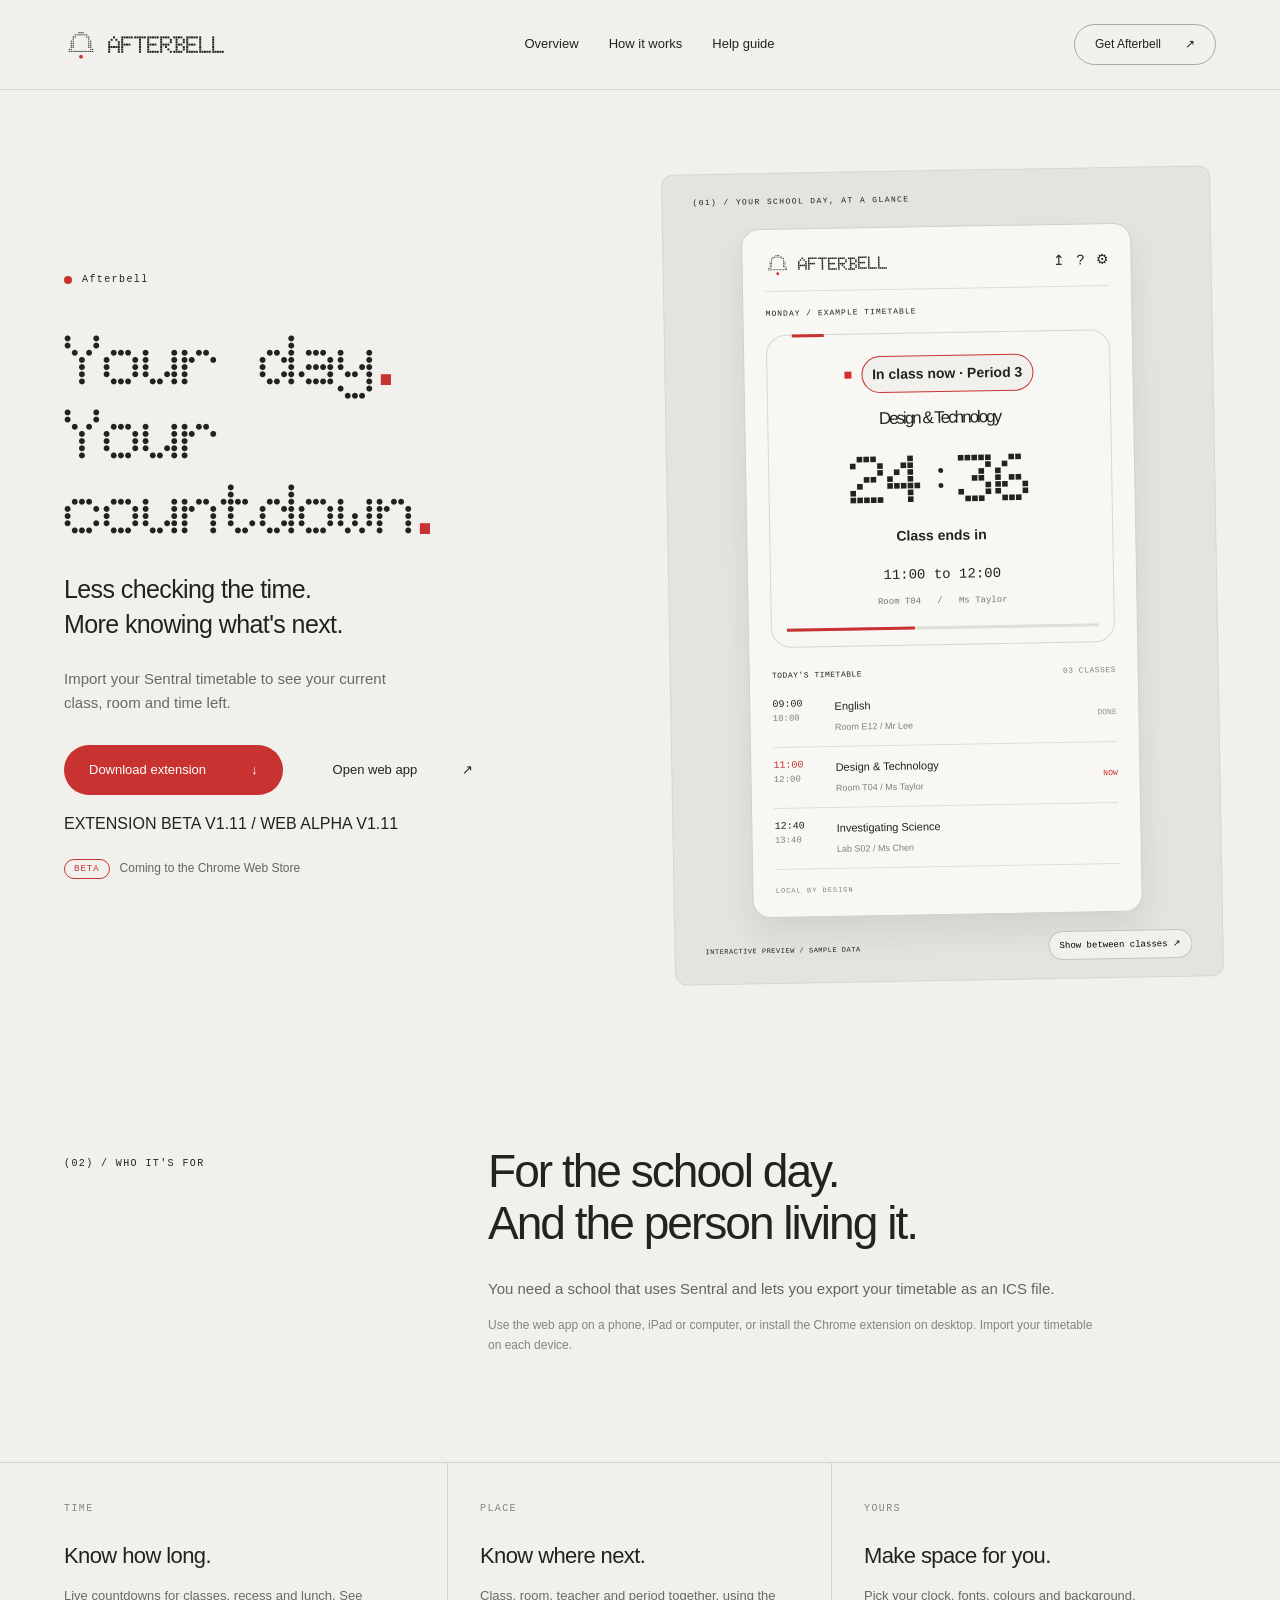
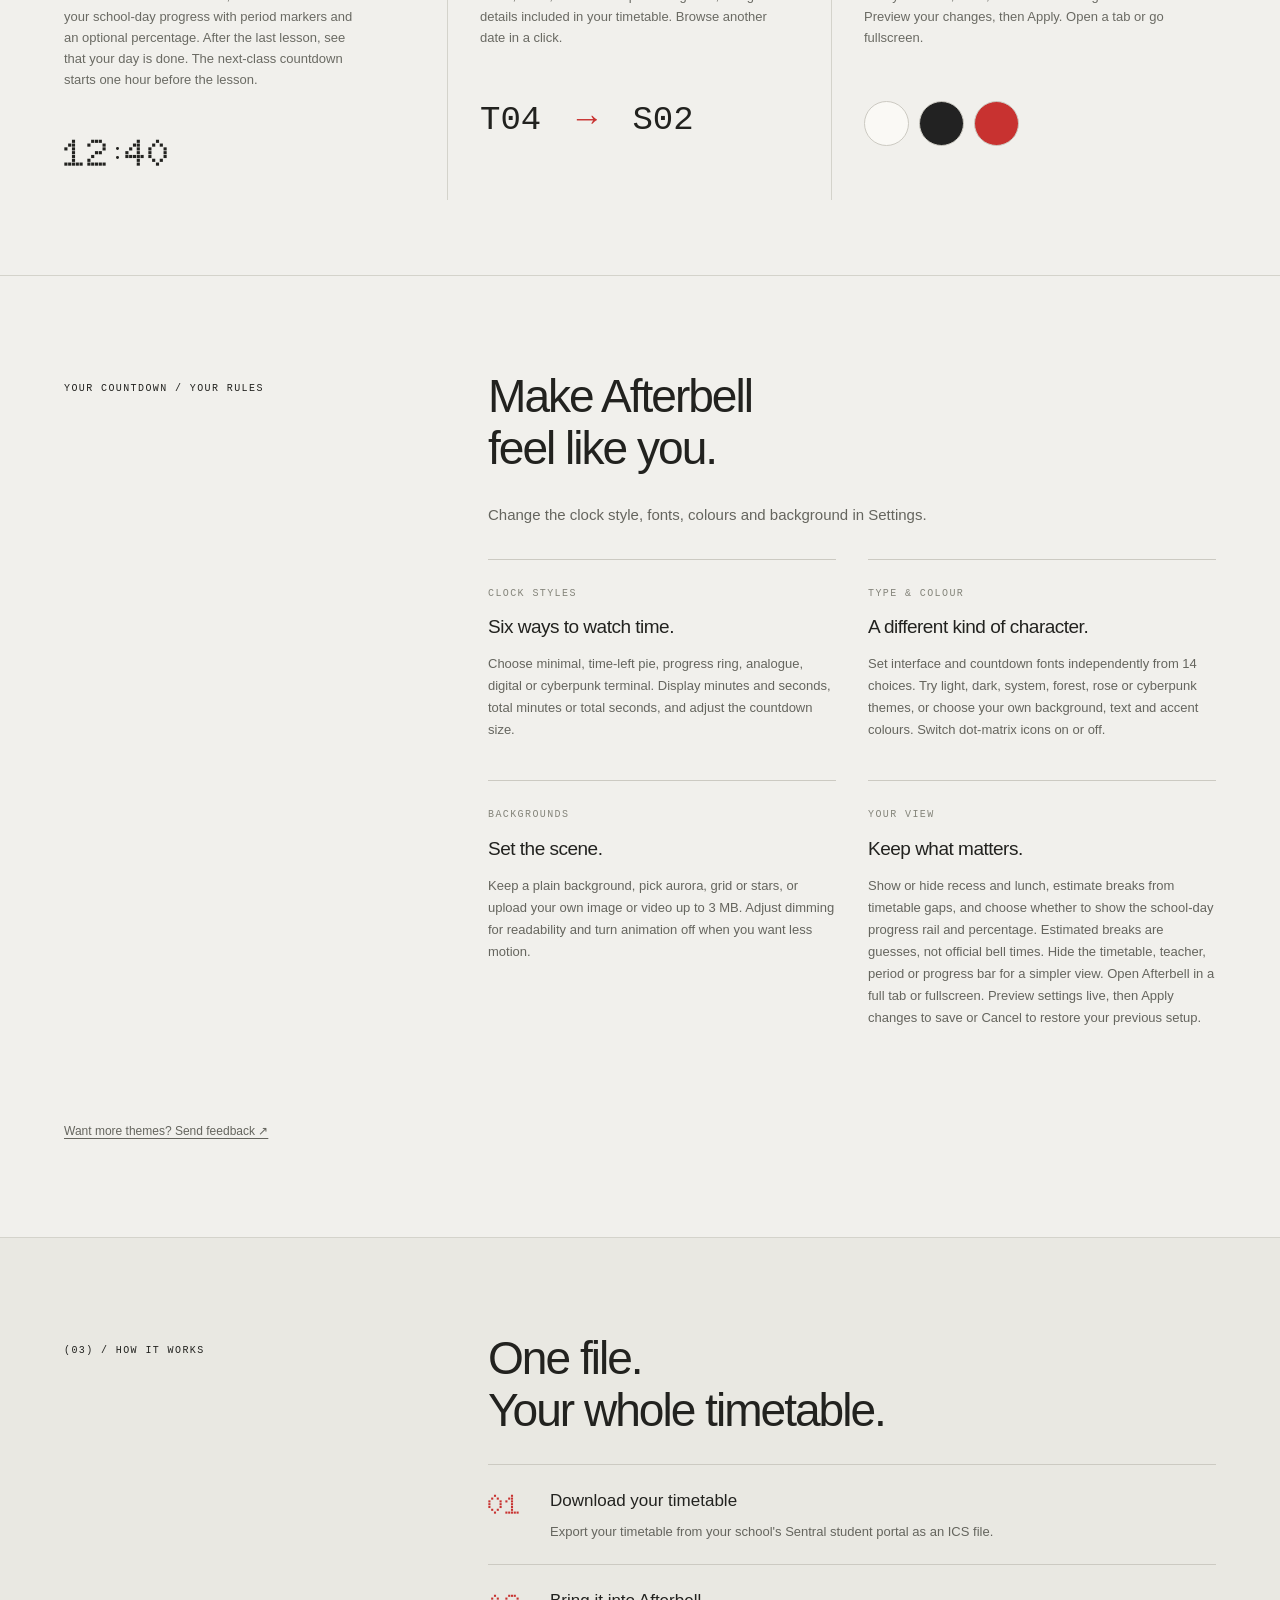
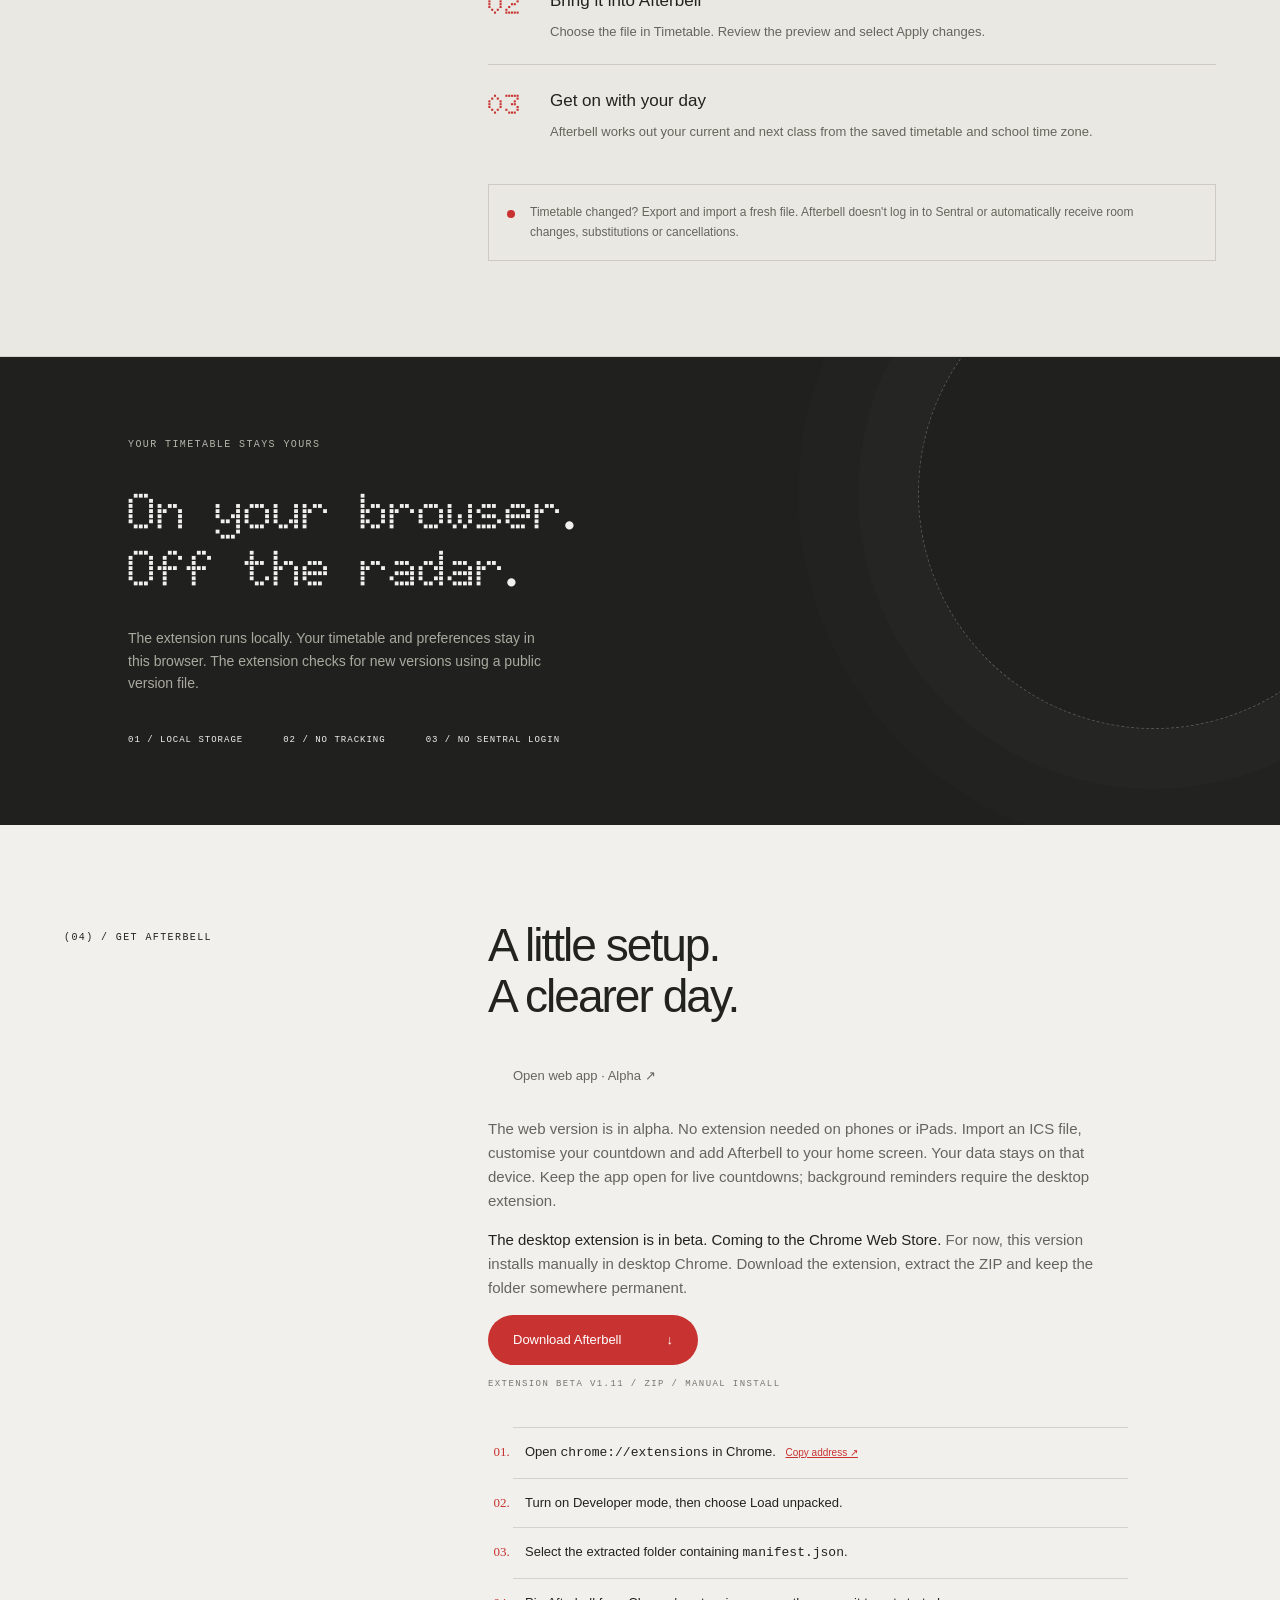
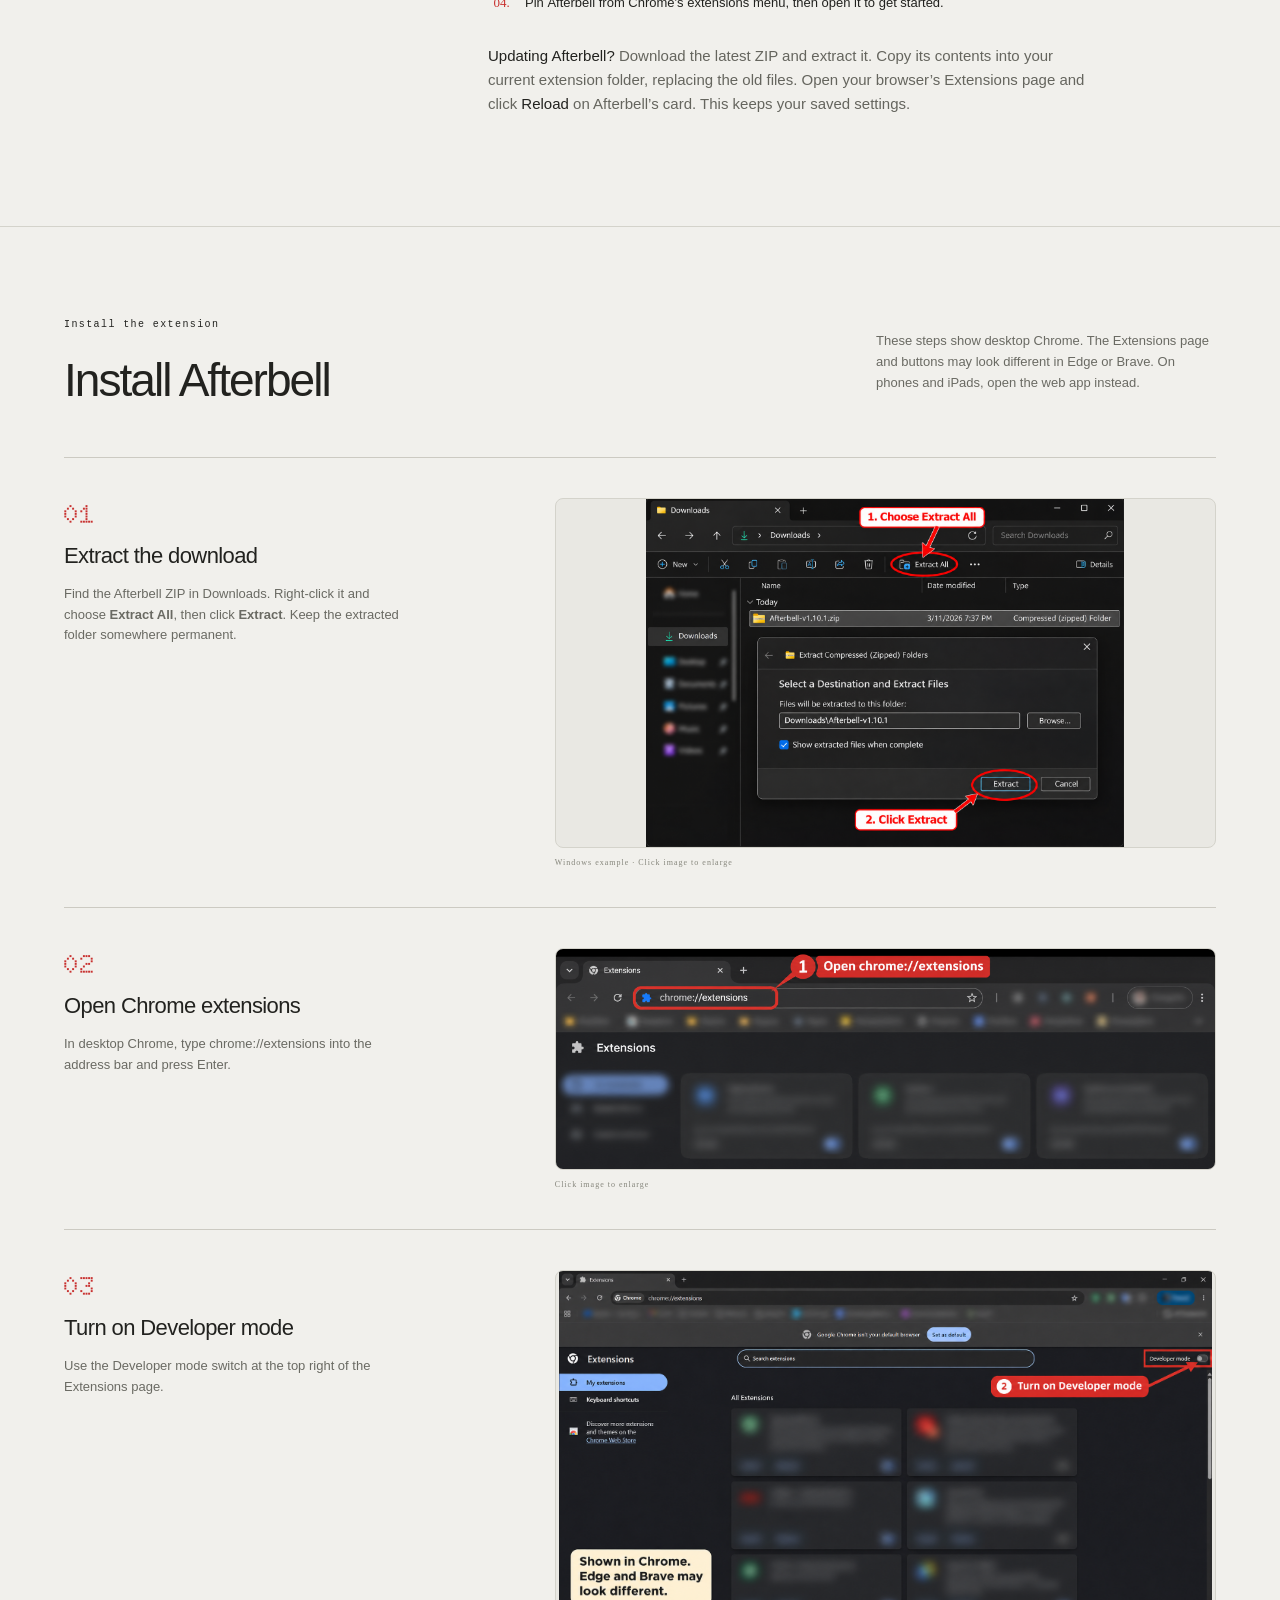
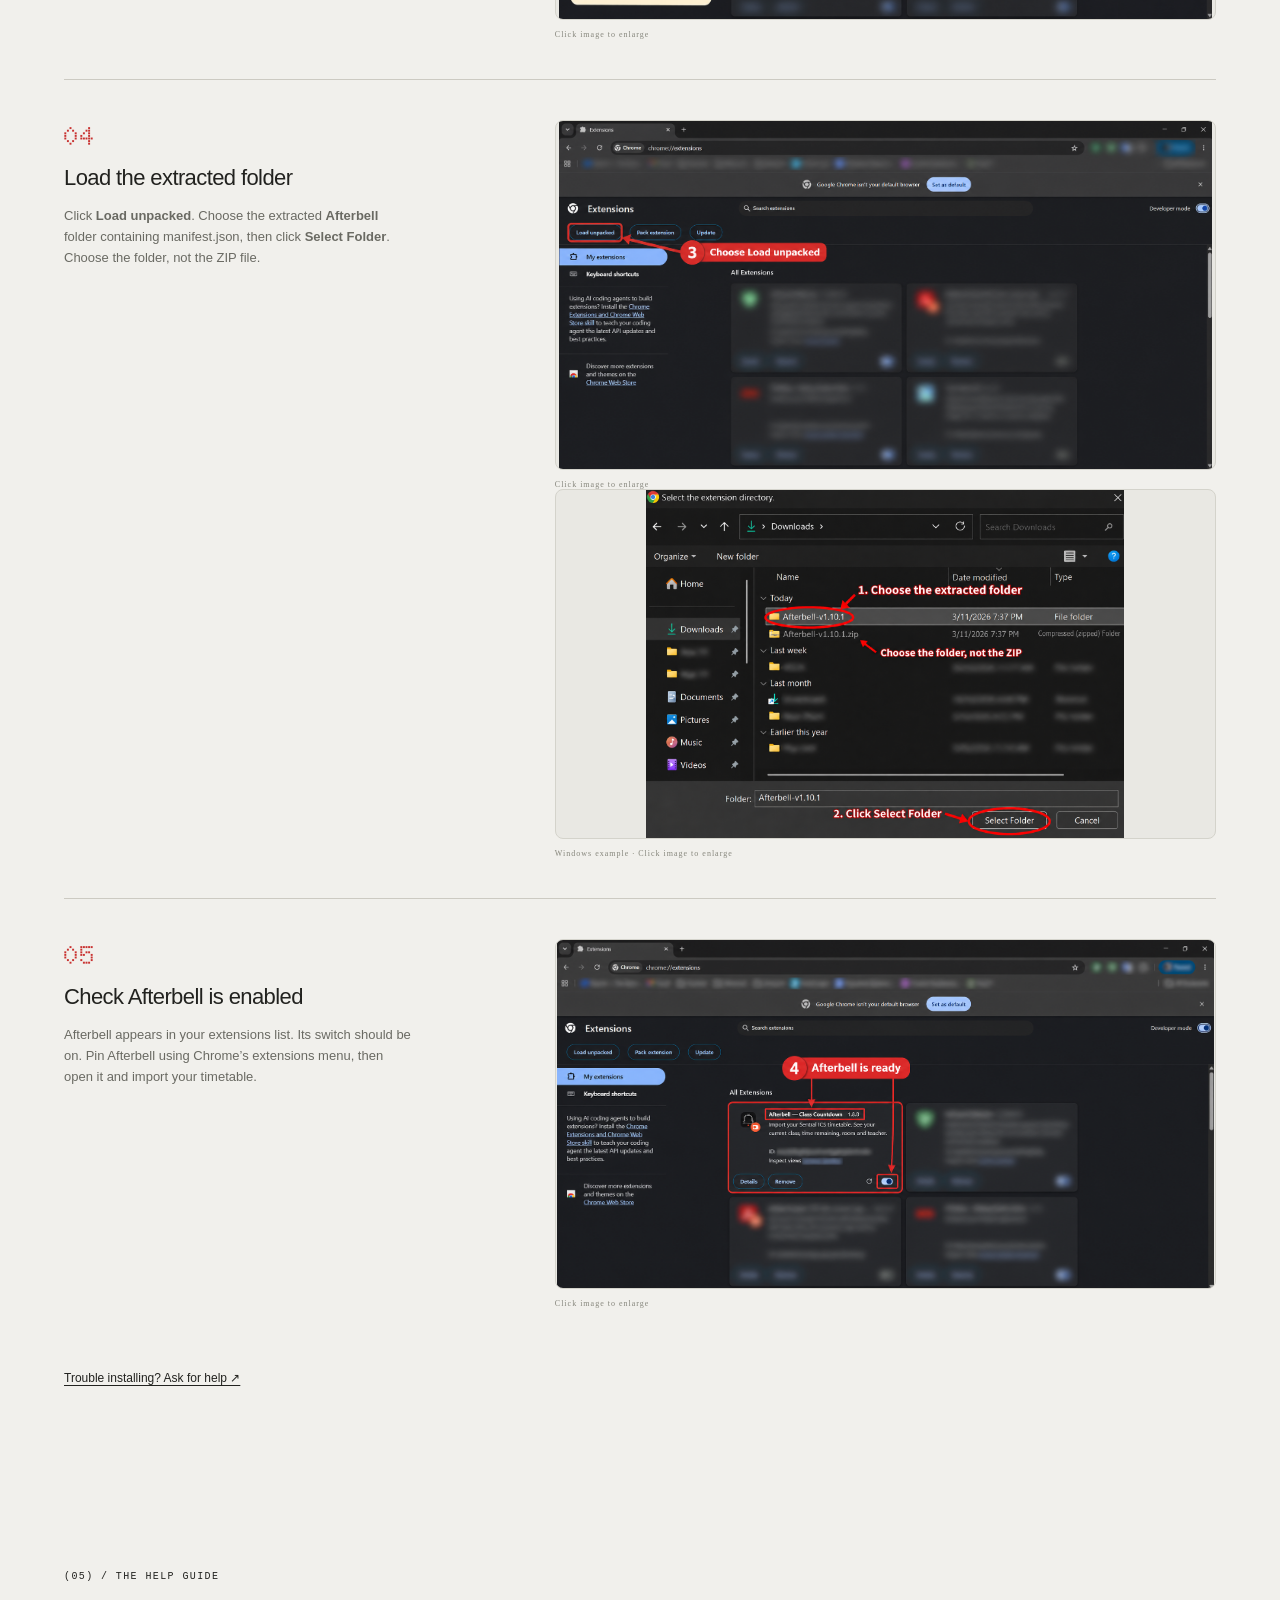
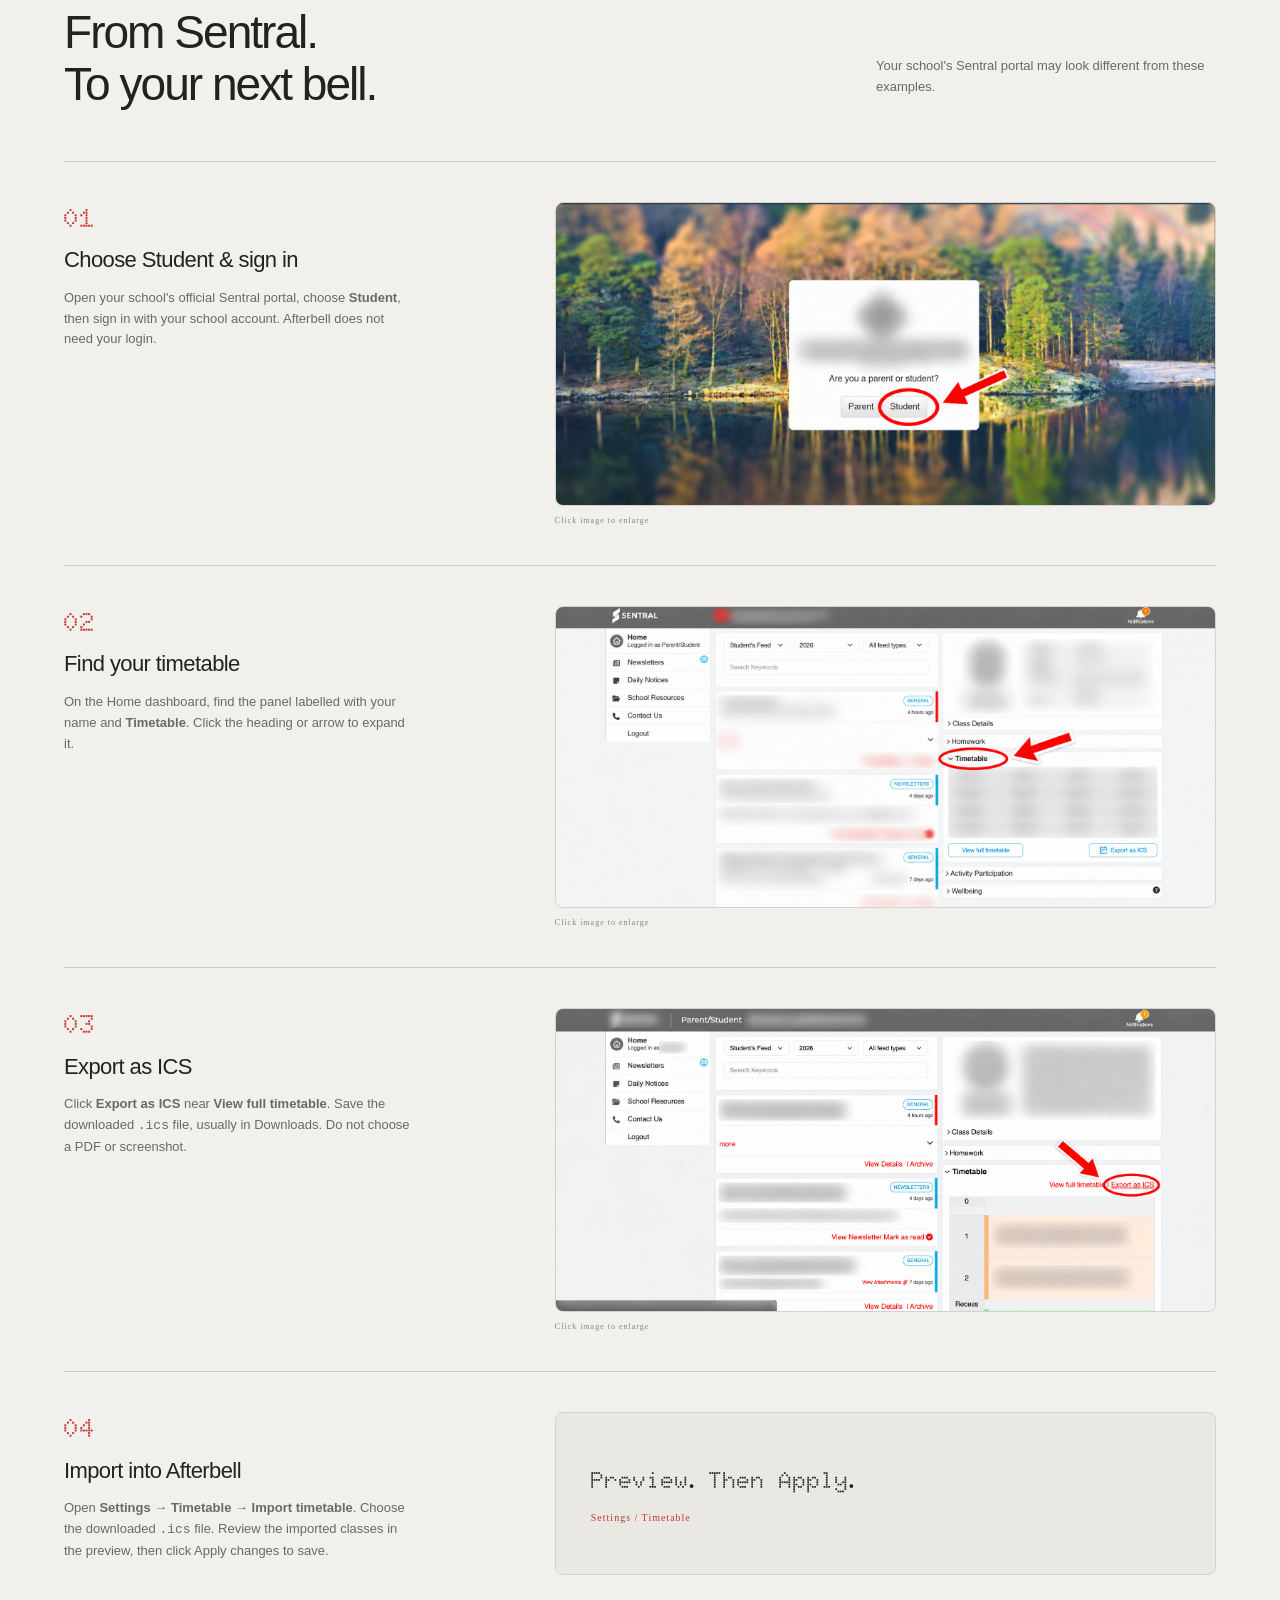
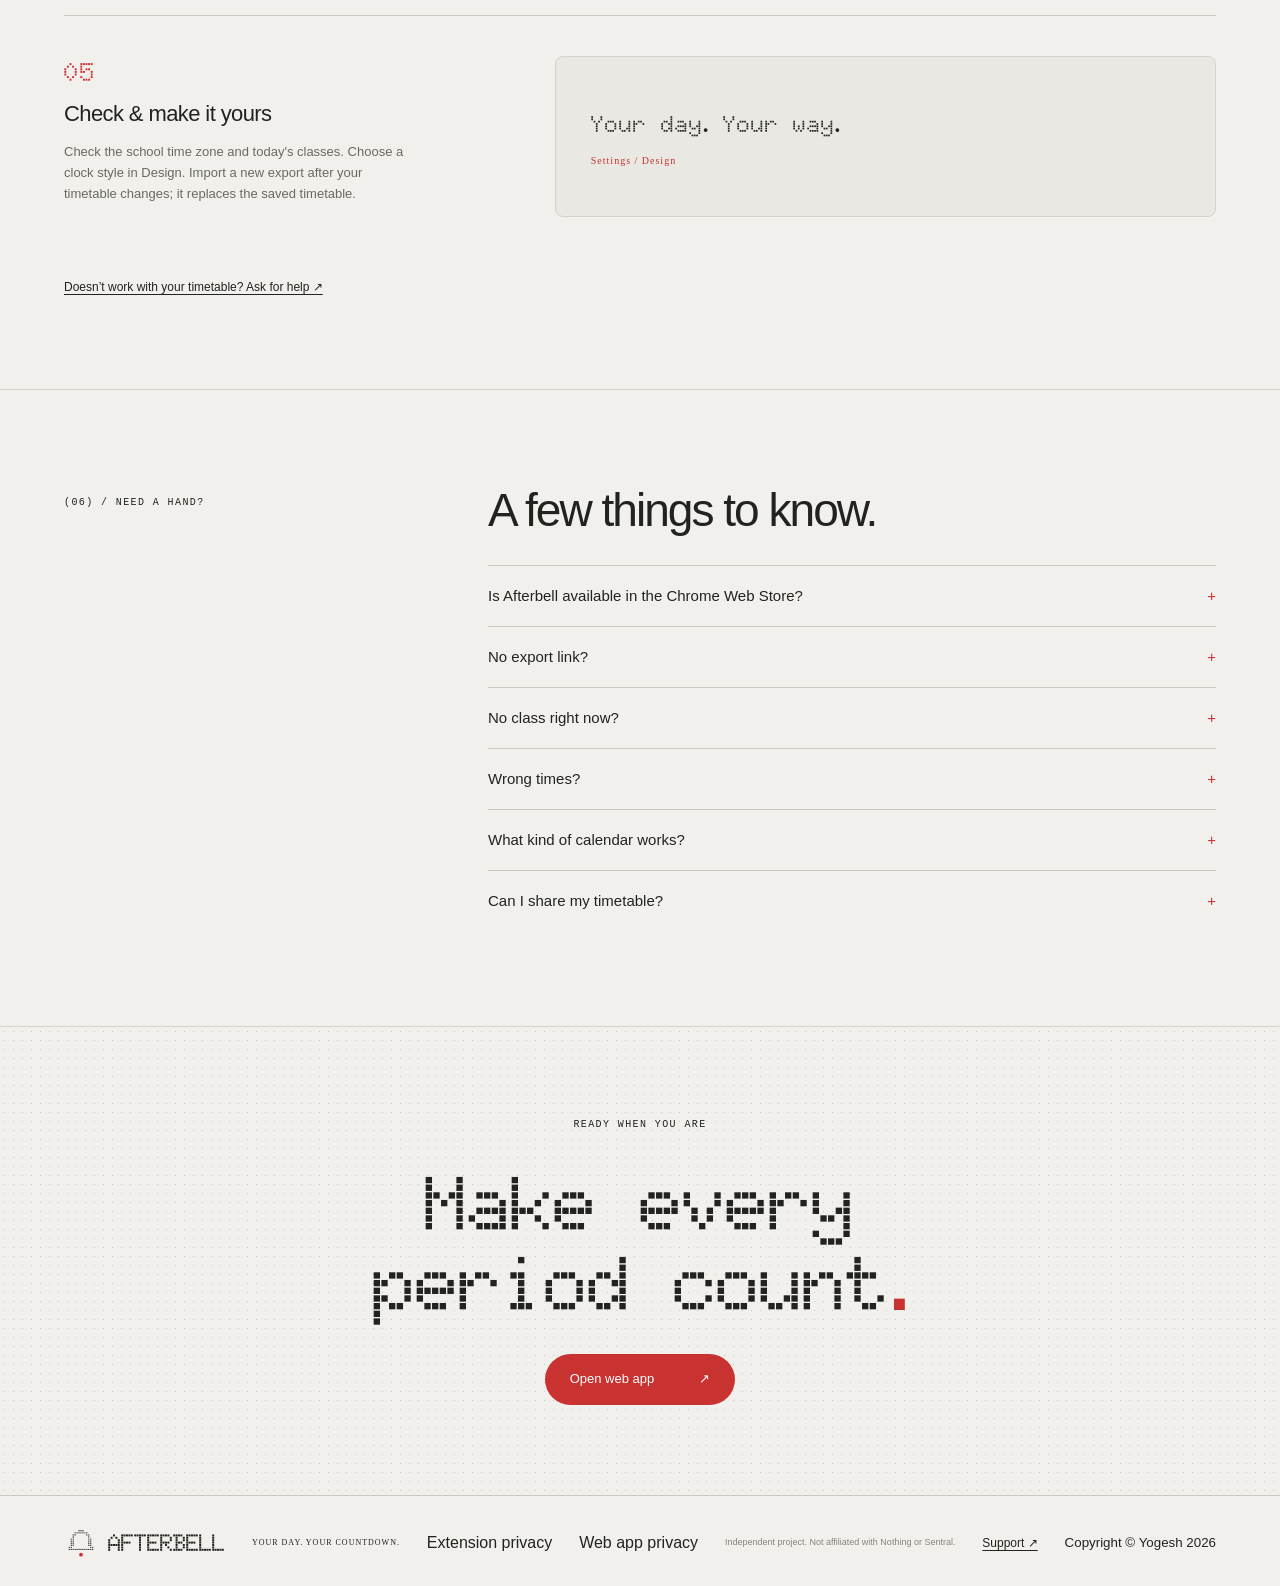
==== commit e87a8287: "Publish Afterbell v1.11 website and download" ====
--- a/index.html
+++ b/index.html
@@ -1,16 +1,16 @@
 <!doctype html>
-<html lang="en"><head><meta charset="utf-8"><meta name="viewport" content="width=device-width,initial-scale=1"><meta name="description" content="See your school timetable and time left in class. Use Afterbell in your browser or as a Chrome extension."><title>Afterbell | Your day. Your countdown.</title><link rel="icon" href="assets/afterbell-app-icon.svg" type="image/svg+xml"><link rel="stylesheet" href="style.css"></head><body>
+<html lang="en"><head><meta charset="utf-8"><meta name="viewport" content="width=device-width,initial-scale=1"><meta name="description" content="See your school timetable and time left in class. Use Afterbell in your browser or as a Chrome extension."><title>Afterbell | Your day. Your countdown.</title><link rel="icon" href="assets/afterbell-app-icon.svg" type="image/svg+xml"><link rel="stylesheet" href="style.css"><link rel="stylesheet" href="support.css"><script src="support.js" type="module"></script></head><body>
 <a class="skip" href="#main">Skip to content</a>
 <header><a class="wordmark" href="#"><img class="brand-logo" src="assets/afterbell-logo.svg" alt="">AFTERBELL</a><nav aria-label="Main navigation"><a href="#overview">Overview</a><a href="#how">How it works</a><a href="#guide">Help guide</a></nav><a class="small-button" href="#install">Get Afterbell <span>↗</span></a></header>
-<main id="main"><section class="hero" id="overview"><div class="hero-copy"><div class="eyebrow"><i></i> Afterbell</div><h1>Your day<span>.</span><br>Your countdown<span>.</span></h1><p class="intro">Less checking the time.<br>More knowing what's next.</p><p class="subcopy">Import your Sentral timetable to see your current class, room and time left.</p><div class="buttons"><a class="button red" href="Afterbell-v1.10.1.zip" download>Download extension <span>↓</span></a><a class="button" href="app.html">Open web app <span>↗</span></a></div><p class="muted">EXTENSION BETA V1.10.1 / WEB ALPHA V1.10.1</p><div class="store-note"><span class="beta-badge">BETA</span> Coming to the Chrome Web Store</div></div>
+<main id="main"><section class="hero" id="overview"><div class="hero-copy"><div class="eyebrow"><i></i> Afterbell</div><h1>Your day<span>.</span><br>Your countdown<span>.</span></h1><p class="intro">Less checking the time.<br>More knowing what's next.</p><p class="subcopy">Import your Sentral timetable to see your current class, room and time left.</p><div class="buttons"><a class="button red" href="Afterbell-v1.11.zip" download>Download extension <span>↓</span></a><a class="button" href="app.html">Open web app <span>↗</span></a></div><p class="muted">EXTENSION BETA V1.11 / WEB ALPHA V1.11</p><div class="store-note"><span class="beta-badge">BETA</span> Coming to the Chrome Web Store</div></div>
 <div class="product-stage"><div class="stage-label">(01) / YOUR SCHOOL DAY, AT A GLANCE</div><div class="app-demo"><div class="app-top"><b class="wordmark"><img class="brand-logo" src="assets/afterbell-logo.svg" alt="">AFTERBELL</b><span aria-hidden="true">↥ &nbsp; ? &nbsp; ⚙</span></div><div class="demo-date">MONDAY / EXAMPLE TIMETABLE</div><div class="clock"><div class="eyebrow"><i></i><span id="demo-status">In class now · Period 3</span></div><h2 id="demo-subject">Design & Technology</h2><div class="timer" id="timer" role="timer" aria-label="24 minutes 38 seconds"><span id="timer-minutes">24</span><span class="timer-colon" aria-hidden="true"><span></span><span></span></span><span id="timer-seconds">38</span></div><div class="eyebrow time-label">Class ends in</div><p id="demo-time">11:00 to 12:00</p><p class="room" id="demo-room">Room T04 &nbsp; / &nbsp; Ms Taylor</p><div class="progress"><span></span></div></div><div class="schedule-heading">TODAY'S TIMETABLE <span>03 CLASSES</span></div><div class="lesson"><div>09:00<small>10:00</small></div><div>English<small>Room E12 / Mr Lee</small></div><span class="done">DONE</span></div><div class="lesson active"><div>11:00<small>12:00</small></div><div>Design & Technology<small>Room T04 / Ms Taylor</small></div><span>NOW</span></div><div class="lesson"><div>12:40<small>13:40</small></div><div>Investigating Science<small>Lab S02 / Ms Chen</small></div></div><div class="app-bottom">LOCAL BY DESIGN <span></span></div></div><div class="demo-controls"><span>INTERACTIVE PREVIEW / SAMPLE DATA</span><button id="switch-demo">Show between classes ↗</button></div></div></section>
 
 <section class="section audience"><div class="eyebrow">(02) / WHO IT'S FOR</div><div><h2>For the school day.<br>And the person living it.</h2><p>You need a school that uses Sentral and lets you export your timetable as an ICS file.</p><p class="muted">Use the web app on a phone, iPad or computer, or install the Chrome extension on desktop. Import your timetable on each device.</p></div></section>
 <section class="features"><article><span class="feature-number">TIME</span><h3>Know how long.</h3><p>Live countdowns for classes, recess and lunch. See your school-day progress with period markers and an optional percentage. After the last lesson, see that your day is done. The next-class countdown starts one hour before the lesson.</p><div class="feature-art dots feature-time" aria-label="12 minutes 40 seconds"><span>12</span><span class="timer-colon" aria-hidden="true"><span></span><span></span></span><span>40</span></div></article><article><span class="feature-number">PLACE</span><h3>Know where next.</h3><p>Class, room, teacher and period together, using the details included in your timetable. Browse another date in a click.</p><div class="feature-art route">T04 <span>→</span> S02</div></article><article><span class="feature-number">YOURS</span><h3>Make space for you.</h3><p>Pick your clock, fonts, colours and background. Preview your changes, then Apply. Open a tab or go fullscreen.</p><div class="swatches" aria-label="Example light, dark and red appearance colours"><i></i><i></i><i></i></div></article></section>
-<section class="section customise" id="customise"><div class="eyebrow">YOUR COUNTDOWN / YOUR RULES</div><div><h2>Make Afterbell<br>feel like you.</h2><p>Change the clock style, fonts, colours and background in Settings.</p><div class="custom-options"><article><span class="feature-number">CLOCK STYLES</span><h3>Six ways to watch time.</h3><p>Choose minimal, time-left pie, progress ring, analogue, digital or cyberpunk terminal. Display minutes and seconds, total minutes or total seconds, and adjust the countdown size.</p></article><article><span class="feature-number">TYPE & COLOUR</span><h3>A different kind of character.</h3><p>Set interface and countdown fonts independently from 14 choices. Try light, dark, system, forest, rose or cyberpunk themes, or choose your own background, text and accent colours. Switch dot-matrix icons on or off.</p></article><article><span class="feature-number">BACKGROUNDS</span><h3>Set the scene.</h3><p>Keep a plain background, pick aurora, grid or stars, or upload your own image or video up to 3 MB. Adjust dimming for readability and turn animation off when you want less motion.</p></article><article><span class="feature-number">YOUR VIEW</span><h3>Keep what matters.</h3><p>Show or hide recess and lunch, estimate breaks from timetable gaps, and choose whether to show the school-day progress rail and percentage. Estimated breaks are guesses, not official bell times. Hide the timetable, teacher, period or progress bar for a simpler view. Open Afterbell in a full tab or fullscreen. Preview settings live, then Apply changes to save or Cancel to restore your previous setup.</p></article></div></div></section><section class="section how" id="how"><div class="eyebrow">(03) / HOW IT WORKS</div><div><h2>One file.<br>Your whole timetable.</h2><div class="how-row"><span>01</span><div><h3>Download your timetable</h3><p>Export your timetable from your school's Sentral student portal as an ICS file.</p></div></div><div class="how-row"><span>02</span><div><h3>Bring it into Afterbell</h3><p>Choose the file in Timetable. Review the preview and select Apply changes.</p></div></div><div class="how-row"><span>03</span><div><h3>Get on with your day</h3><p>Afterbell works out your current and next class from the saved timetable and school time zone.</p></div></div><div class="notice"><i></i><p>Timetable changed? Export and import a fresh file. Afterbell doesn't log in to Sentral or automatically receive room changes, substitutions or cancellations.</p></div></div></section>
-<section class="privacy"><div class="eyebrow">YOUR TIMETABLE STAYS YOURS</div><h2>On your browser.<br>Off the radar.</h2><p>The extension runs locally. No accounts, analytics or network requests. Your timetable and preferences stay in this browser.</p><div><span>01 / LOCAL STORAGE</span><span>02 / NO WEBSITE ACCESS</span><span>03 / NO SENTRAL LOGIN</span></div></section>
-<section class="section install" id="install"><div class="eyebrow">(04) / GET AFTERBELL</div><div><h2>A little setup.<br>A clearer day.</h2><p><a class="button" href="app.html">Open web app · Alpha ↗</a></p><p>The web version is in alpha. No extension needed on phones or iPads. Import an ICS file, customise your countdown and add Afterbell to your home screen. Your data stays on that device. Keep the app open for live countdowns; background reminders require the desktop extension.</p><p><strong>The desktop extension is in beta. Coming to the Chrome Web Store.</strong> For now, this version installs manually in desktop Chrome. Download the extension, extract the ZIP and keep the folder somewhere permanent.</p><a class="button red" href="Afterbell-v1.10.1.zip" download>Download Afterbell <span>↓</span></a><span class="download-meta">EXTENSION BETA V1.10.1 / ZIP / MANUAL INSTALL</span><ol class="install-list"><li>Open <code>chrome://extensions</code> in Chrome. <button id="copy-url" aria-label="Copy Chrome extensions address">Copy address ↗</button></li><li>Turn on <strong>Developer mode</strong>, then choose <strong>Load unpacked</strong>.</li><li>Select the extracted folder containing <code>manifest.json</code>.</li><li>Pin <strong>Afterbell</strong> from Chrome's extensions menu, then open it to get started.</li></ol><p class="muted">Updating? Replace the files in the same extension folder and click Reload in Chrome's extensions page to retain your saved settings.</p><p id="copy-status" role="status"></p></div></section>
-<section class="guide" id="extension-guide"><div class="guide-heading"><div><div class="eyebrow">Install the extension</div><h2>Install Afterbell</h2></div><p>Extract the downloaded ZIP first and keep its folder somewhere permanent. These steps show desktop Chrome. The Extensions page and buttons may look different in Edge or Brave. On phones and iPads, <a href="app.html">open the web app</a> instead.</p></div><article class="guide-step"><div><span class="step-no">01</span><h3>Extract the download</h3><p>Find Afterbell-v1.10.1.zip in Downloads. Right-click it and choose <strong>Extract All</strong>, then click <strong>Extract</strong>. Keep the extracted folder somewhere permanent.</p></div><div><a href="install-extract.png" target="_blank" rel="noopener"><img src="install-extract.png" alt="Windows ZIP extraction example, with Extract All and Extract marked in red" loading="lazy"></a><div class="image-note">Windows example · Click image to enlarge</div></div></article><article class="guide-step"><div><span class="step-no">02</span><h3>Open Chrome extensions</h3><p>In desktop Chrome, type chrome://extensions into the address bar and press Enter.</p></div><div><a href="install-1.png" target="_blank" rel="noopener"><img src="install-1.png" alt="Open Chrome extensions, with the button marked" loading="lazy"></a><div class="image-note">Click image to enlarge</div></div></article><article class="guide-step"><div><span class="step-no">03</span><h3>Turn on Developer mode</h3><p>Use the Developer mode switch at the top right of the Extensions page. These screenshots show Chrome; the page can look different in Edge or Brave.</p></div><div><a href="install-2.png" target="_blank" rel="noopener"><img src="install-2.png" alt="Chrome Developer mode switch marked in red. Edge and Brave may look different." loading="lazy"></a><div class="image-note">Click image to enlarge</div></div></article><article class="guide-step"><div><span class="step-no">04</span><h3>Load the extracted folder</h3><p>Click <strong>Load unpacked</strong>. Choose the extracted <strong>Afterbell-v1.10.1</strong> folder containing manifest.json, then click <strong>Select Folder</strong>. Choose the folder, not the ZIP file.</p></div><div><a href="install-3.png" target="_blank" rel="noopener"><img src="install-3.png" alt="Load the extracted folder, with the button marked" loading="lazy"></a><div class="image-note">Click image to enlarge</div><a href="install-select-folder.png" target="_blank" rel="noopener"><img src="install-select-folder.png" alt="Choose the extracted Afterbell folder, then click Select Folder; both are circled in red" loading="lazy"></a><div class="image-note">Windows example · Click image to enlarge</div></div></article><article class="guide-step"><div><span class="step-no">05</span><h3>Check Afterbell is enabled</h3><p>Afterbell appears in your extensions list. Its switch should be on. Pin Afterbell using Chrome’s extensions menu, then open it and import your timetable.</p></div><div><a href="install-4.png" target="_blank" rel="noopener"><img src="install-4.png" alt="Check Afterbell is enabled, with the button marked" loading="lazy"></a><div class="image-note">Click image to enlarge</div></div></article></section><section class="guide" id="guide"><div class="guide-heading"><div><div class="eyebrow">(05) / THE HELP GUIDE</div><h2>From Sentral.<br>To your next bell.</h2></div><p>Your school's Sentral portal may look different from these examples.</p></div><div id="guide-steps"></div></section>
+<section class="section customise" id="customise"><div class="eyebrow">YOUR COUNTDOWN / YOUR RULES</div><div><h2>Make Afterbell<br>feel like you.</h2><p>Change the clock style, fonts, colours and background in Settings.</p><div class="custom-options"><article><span class="feature-number">CLOCK STYLES</span><h3>Six ways to watch time.</h3><p>Choose minimal, time-left pie, progress ring, analogue, digital or cyberpunk terminal. Display minutes and seconds, total minutes or total seconds, and adjust the countdown size.</p></article><article><span class="feature-number">TYPE & COLOUR</span><h3>A different kind of character.</h3><p>Set interface and countdown fonts independently from 14 choices. Try light, dark, system, forest, rose or cyberpunk themes, or choose your own background, text and accent colours. Switch dot-matrix icons on or off.</p></article><article><span class="feature-number">BACKGROUNDS</span><h3>Set the scene.</h3><p>Keep a plain background, pick aurora, grid or stars, or upload your own image or video up to 3 MB. Adjust dimming for readability and turn animation off when you want less motion.</p></article><article><span class="feature-number">YOUR VIEW</span><h3>Keep what matters.</h3><p>Show or hide recess and lunch, estimate breaks from timetable gaps, and choose whether to show the school-day progress rail and percentage. Estimated breaks are guesses, not official bell times. Hide the timetable, teacher, period or progress bar for a simpler view. Open Afterbell in a full tab or fullscreen. Preview settings live, then Apply changes to save or Cancel to restore your previous setup.</p></article></div></div><p class="support-prompt"><a class="support-link" href="support.html#feedback">Want more themes? Send feedback ↗</a></p></section><section class="section how" id="how"><div class="eyebrow">(03) / HOW IT WORKS</div><div><h2>One file.<br>Your whole timetable.</h2><div class="how-row"><span>01</span><div><h3>Download your timetable</h3><p>Export your timetable from your school's Sentral student portal as an ICS file.</p></div></div><div class="how-row"><span>02</span><div><h3>Bring it into Afterbell</h3><p>Choose the file in Timetable. Review the preview and select Apply changes.</p></div></div><div class="how-row"><span>03</span><div><h3>Get on with your day</h3><p>Afterbell works out your current and next class from the saved timetable and school time zone.</p></div></div><div class="notice"><i></i><p>Timetable changed? Export and import a fresh file. Afterbell doesn't log in to Sentral or automatically receive room changes, substitutions or cancellations.</p></div></div></section>
+<section class="privacy"><div class="eyebrow">YOUR TIMETABLE STAYS YOURS</div><h2>On your browser.<br>Off the radar.</h2><p>The extension runs locally. Your timetable and preferences stay in this browser. The extension checks for new versions using a public version file.</p><div><span>01 / LOCAL STORAGE</span><span>02 / NO TRACKING</span><span>03 / NO SENTRAL LOGIN</span></div></section>
+<section class="section install" id="install"><div class="eyebrow">(04) / GET AFTERBELL</div><div><h2>A little setup.<br>A clearer day.</h2><p><a class="button" href="app.html">Open web app · Alpha ↗</a></p><p>The web version is in alpha. No extension needed on phones or iPads. Import an ICS file, customise your countdown and add Afterbell to your home screen. Your data stays on that device. Keep the app open for live countdowns; background reminders require the desktop extension.</p><p><strong>The desktop extension is in beta. Coming to the Chrome Web Store.</strong> For now, this version installs manually in desktop Chrome. Download the extension, extract the ZIP and keep the folder somewhere permanent.</p><a class="button red" href="Afterbell-v1.11.zip" download>Download Afterbell <span>↓</span></a><span class="download-meta">EXTENSION BETA V1.11 / ZIP / MANUAL INSTALL</span><ol class="install-list"><li>Open <code>chrome://extensions</code> in Chrome. <button id="copy-url" aria-label="Copy Chrome extensions address">Copy address ↗</button></li><li>Turn on <strong>Developer mode</strong>, then choose <strong>Load unpacked</strong>.</li><li>Select the extracted folder containing <code>manifest.json</code>.</li><li>Pin <strong>Afterbell</strong> from Chrome's extensions menu, then open it to get started.</li></ol><p id="update-extension"><strong>Updating Afterbell?</strong> <a href="Afterbell-v1.11.zip" download data-update-download>Download the latest ZIP</a> and extract it. Copy its contents into your current extension folder, replacing the old files. Open your browser’s Extensions page and click <strong>Reload</strong> on Afterbell’s card. This keeps your saved settings.</p><p id="copy-status" role="status"></p></div></section>
+<section class="guide" id="extension-guide"><div class="guide-heading"><div><div class="eyebrow">Install the extension</div><h2>Install Afterbell</h2></div><p>These steps show desktop Chrome. The Extensions page and buttons may look different in Edge or Brave. On phones and iPads, <a href="app.html">open the web app</a> instead.</p></div><article class="guide-step"><div><span class="step-no">01</span><h3>Extract the download</h3><p>Find the Afterbell ZIP in Downloads. Right-click it and choose <strong>Extract All</strong>, then click <strong>Extract</strong>. Keep the extracted folder somewhere permanent.</p></div><div><a href="install-extract.png" target="_blank" rel="noopener"><img src="install-extract.png" alt="Windows ZIP extraction example, with Extract All and Extract marked in red" loading="lazy"></a><div class="image-note">Windows example · Click image to enlarge</div></div></article><article class="guide-step"><div><span class="step-no">02</span><h3>Open Chrome extensions</h3><p>In desktop Chrome, type chrome://extensions into the address bar and press Enter.</p></div><div><a href="install-1.png" target="_blank" rel="noopener"><img src="install-1.png" alt="Open Chrome extensions, with the button marked" loading="lazy"></a><div class="image-note">Click image to enlarge</div></div></article><article class="guide-step"><div><span class="step-no">03</span><h3>Turn on Developer mode</h3><p>Use the Developer mode switch at the top right of the Extensions page.</p></div><div><a href="install-2.png" target="_blank" rel="noopener"><img src="install-2.png" alt="Chrome Developer mode switch marked in red. Edge and Brave may look different." loading="lazy"></a><div class="image-note">Click image to enlarge</div></div></article><article class="guide-step"><div><span class="step-no">04</span><h3>Load the extracted folder</h3><p>Click <strong>Load unpacked</strong>. Choose the extracted <strong>Afterbell</strong> folder containing manifest.json, then click <strong>Select Folder</strong>. Choose the folder, not the ZIP file.</p></div><div><a href="install-3.png" target="_blank" rel="noopener"><img src="install-3.png" alt="Load the extracted folder, with the button marked" loading="lazy"></a><div class="image-note">Click image to enlarge</div><a href="install-select-folder.png" target="_blank" rel="noopener"><img src="install-select-folder.png" alt="Choose the extracted Afterbell folder, then click Select Folder; both are circled in red" loading="lazy"></a><div class="image-note">Windows example · Click image to enlarge</div></div></article><article class="guide-step"><div><span class="step-no">05</span><h3>Check Afterbell is enabled</h3><p>Afterbell appears in your extensions list. Its switch should be on. Pin Afterbell using Chrome’s extensions menu, then open it and import your timetable.</p></div><div><a href="install-4.png" target="_blank" rel="noopener"><img src="install-4.png" alt="Check Afterbell is enabled, with the button marked" loading="lazy"></a><div class="image-note">Click image to enlarge</div></div></article><p class="support-prompt"><a class="support-link" href="support.html#help">Trouble installing? Ask for help ↗</a></p></section><section class="guide" id="guide"><div class="guide-heading"><div><div class="eyebrow">(05) / THE HELP GUIDE</div><h2>From Sentral.<br>To your next bell.</h2></div><p>Your school's Sentral portal may look different from these examples.</p></div><div id="guide-steps"></div><p class="support-prompt"><a class="support-link" href="support.html#help">Doesn’t work with your timetable? Ask for help ↗</a></p></section>
 <section class="section faq"><div class="eyebrow">(06) / NEED A HAND?</div><div><h2>A few things to know.</h2><details><summary>Is Afterbell available in the Chrome Web Store?</summary><p>It is coming to the Chrome Web Store. Afterbell is currently in beta, and you can try it now using the manual installation above. A store release date has not been announced.</p></details><details><summary>No export link?</summary><p>Try the student portal in a desktop browser and expand Timetable. If your school has disabled export, ask the school for an ICS timetable.</p></details><details><summary>No class right now?</summary><p>Between classes, Afterbell shows the next class. Use the date picker to check another day. If the export has ended, import a newer one.</p></details><details><summary>Wrong times?</summary><p>Check the school time zone under Timetable and your computer's clock. Sydney is the default school time zone.</p></details><details><summary>What kind of calendar works?</summary><p>Afterbell supports individual dated events in an ICS export. Recurring calendars and all-day events are rejected with an explanation. Room and teacher details can only appear if your file includes them.</p></details><details><summary>Can I share my timetable?</summary><p>Your ICS file contains personal timetable information, so keep it private. Remove your timetable in Settings to clear its saved class data.</p></details></div></section>
 <section class="closing"><div class="eyebrow">READY WHEN YOU ARE</div><h2>Make every<br>period count<span>.</span></h2><a class="button red" href="app.html">Open web app <span>↗</span></a></section></main>
-<footer><a class="wordmark" href="#"><img class="brand-logo" src="assets/afterbell-logo.svg" alt="">AFTERBELL</a><p>YOUR DAY. YOUR COUNTDOWN.</p><a class="privacy-link" href="privacy.html">Extension privacy</a><a class="privacy-link" href="web-privacy.html">Web app privacy</a><span>Independent project. Not affiliated with Nothing or Sentral.</span></footer><script src="app.js" defer></script><dialog id="install-dialog" aria-labelledby="install-dialog-title"><div class="install-dialog-header"><div><div class="eyebrow">AFTERBELL / DESKTOP CHROME</div><h2 id="install-dialog-title" tabindex="-1">Your download. Your next steps.</h2></div><button type="button" id="close-install-dialog" aria-label="Close installation guide">Close ×</button></div><div class="install-dialog-body"><p>Your download should start automatically. If it does not, <a href="Afterbell-v1.10.1.zip" download>download the ZIP again</a>.</p><p><strong>First, extract the ZIP.</strong> Keep the extracted Afterbell folder somewhere permanent. Chrome needs that folder to run the extension; opening the ZIP alone does not install it.</p><p>Follow the installation steps below, then import your timetable. On a phone or iPad, <a href="app.html">use the Alpha web app</a> instead.</p><div id="install-dialog-guide"></div><section class="install-dialog-tips"><h3>Using Afterbell</h3><p>Pin Afterbell from Chrome’s extensions menu (the puzzle-piece icon). Open it, choose your school time zone and check your classes. Settings lets you customise clocks, fonts, colours, backgrounds, breaks and school-day progress. Preview your choices, then Apply changes.</p><p>If your timetable changes, export a fresh ICS file and import it again. Room and teacher details come from your export. Afterbell does not need your Sentral login and does not automatically fetch school changes.</p><p>Updating an existing installation? Replace files in the same folder and click Reload on Afterbell’s card at chrome://extensions to retain saved settings.</p></section></div></dialog></body></html>
+<footer><a class="wordmark" href="#"><img class="brand-logo" src="assets/afterbell-logo.svg" alt="">AFTERBELL</a><p>YOUR DAY. YOUR COUNTDOWN.</p><a class="privacy-link" href="privacy.html">Extension privacy</a><a class="privacy-link" href="web-privacy.html">Web app privacy</a><span>Independent project. Not affiliated with Nothing or Sentral.</span><a class="support-link" href="support.html#help">Support ↗</a><small>Copyright © Yogesh 2026</small></footer><script src="app.js" defer></script><dialog id="install-dialog" aria-labelledby="install-dialog-title"><div class="install-dialog-header"><div><div class="eyebrow">AFTERBELL / DESKTOP CHROME</div><h2 id="install-dialog-title" tabindex="-1">Your download. Your next steps.</h2></div><button type="button" id="close-install-dialog" aria-label="Close installation guide">Close ×</button></div><div class="install-dialog-body"><p>Your download should start automatically. If it does not, <a href="Afterbell-v1.11.zip" download>download the ZIP again</a>.</p><div id="install-dialog-guide"></div></div></dialog></body></html>
--- a/style.css
+++ b/style.css
@@ -9,3 +9,7 @@
 
 
 #demo-status{font-family:Helvetica,Arial,sans-serif;font-size:14px;font-weight:650;letter-spacing:0;line-height:1.5;color:#22221f;padding:7px 10px;border:1px solid #c83230;border-radius:99px;background:#f1f0ec}.clock .time-label{font-family:Helvetica,Arial,sans-serif;font-size:14px;font-weight:600;letter-spacing:0;color:#22221f}.clock>p:not(.room){font-size:14px;color:#22221f}
+.clock .eyebrow > i { width: 7px; height: 7px; flex: 0 0 7px; border-radius: 0; background: #d42d32; }
+
+.support-prompt { margin: 16px 0 0; }
+.support-link { font: 500 12px/1.5 Helvetica, Arial, sans-serif; color: inherit; text-decoration: underline; text-underline-offset: 3px; }
--- a/support.css
+++ b/support.css
@@ -0,0 +1,63 @@
+.support-body {
+  color-scheme: light dark;
+  margin: 0;
+  background: #f1f0ec;
+  color: #22221f;
+  font: 14px/1.65 Helvetica, Arial, sans-serif;
+}
+.support-page { max-width: 580px; margin: 0 auto; padding: 48px 24px; }
+.support-page h1 { font-size: 32px; letter-spacing: -.04em; margin: 28px 0 0; }
+.support-page h1::before {
+  content: '';
+  display: inline-block;
+  width: 9px;
+  height: 9px;
+  margin-right: 12px;
+  background: #d42d32;
+  vertical-align: middle;
+}
+.support-page h2 { font-size: 16px; margin: 0; }
+.support-page section { border-top: 1px solid #bdbbb3; padding: 18px 0; }
+.support-page section p { margin: 6px 0; }
+.support-page a { color: inherit; text-underline-offset: 3px; }
+.support-page footer { margin-top: 30px; font-size: 12px; }
+.feedback-dialog {
+  box-sizing: border-box;
+  width: min(440px, calc(100vw - 28px));
+  max-height: calc(100dvh - 28px);
+  margin: auto;
+  padding: 20px;
+  border: 1px solid #bdbbb3;
+  border-radius: 18px;
+  background: var(--bg, #f1f0ec);
+  color: var(--fg, #22221f);
+  font: 13px/1.5 Helvetica, Arial, sans-serif;
+}
+.feedback-dialog::backdrop { background: #0008; }
+.feedback-heading { display: flex; align-items: center; justify-content: space-between; gap: 12px; }
+.feedback-heading h2 { margin: 0; font: 700 20px/1.2 Helvetica, Arial, sans-serif; }
+.feedback-heading h2::before { content: ''; display: inline-block; width: 7px; height: 7px; margin-right: 8px; background: #d42d32; vertical-align: middle; }
+.feedback-form { display: grid; gap: 10px; margin-top: 12px; }
+.feedback-form label { display: grid; gap: 4px; }
+.feedback-form [hidden] { display: none; }
+.feedback-form .feedback-check { grid-template-columns: auto 1fr; align-items: start; }
+.feedback-dialog :is(select, textarea, input, button) { font: inherit; color: inherit; }
+.feedback-dialog :is(select, textarea, input[type='email']) {
+  box-sizing: border-box;
+  width: 100%;
+  background: transparent;
+  border: 1px solid #8d8b84;
+  border-radius: 8px;
+  padding: 8px;
+  font-size: 16px;
+}
+.feedback-dialog textarea { resize: vertical; }
+.feedback-dialog button { border: 1px solid currentColor; border-radius: 999px; padding: 7px 13px; background: transparent; cursor: pointer; }
+.feedback-dialog button:disabled { opacity: .6; cursor: default; }
+.feedback-send { justify-self: start; }
+.feedback-status { min-height: 1.5em; margin: 0; }
+@media (prefers-color-scheme: dark) {
+  .support-body { background: #191918; color: #f1f0ec; }
+  .support-body .feedback-dialog { background: #191918; color: #f1f0ec; }
+  .support-page section { border-color: #51514b; }
+}
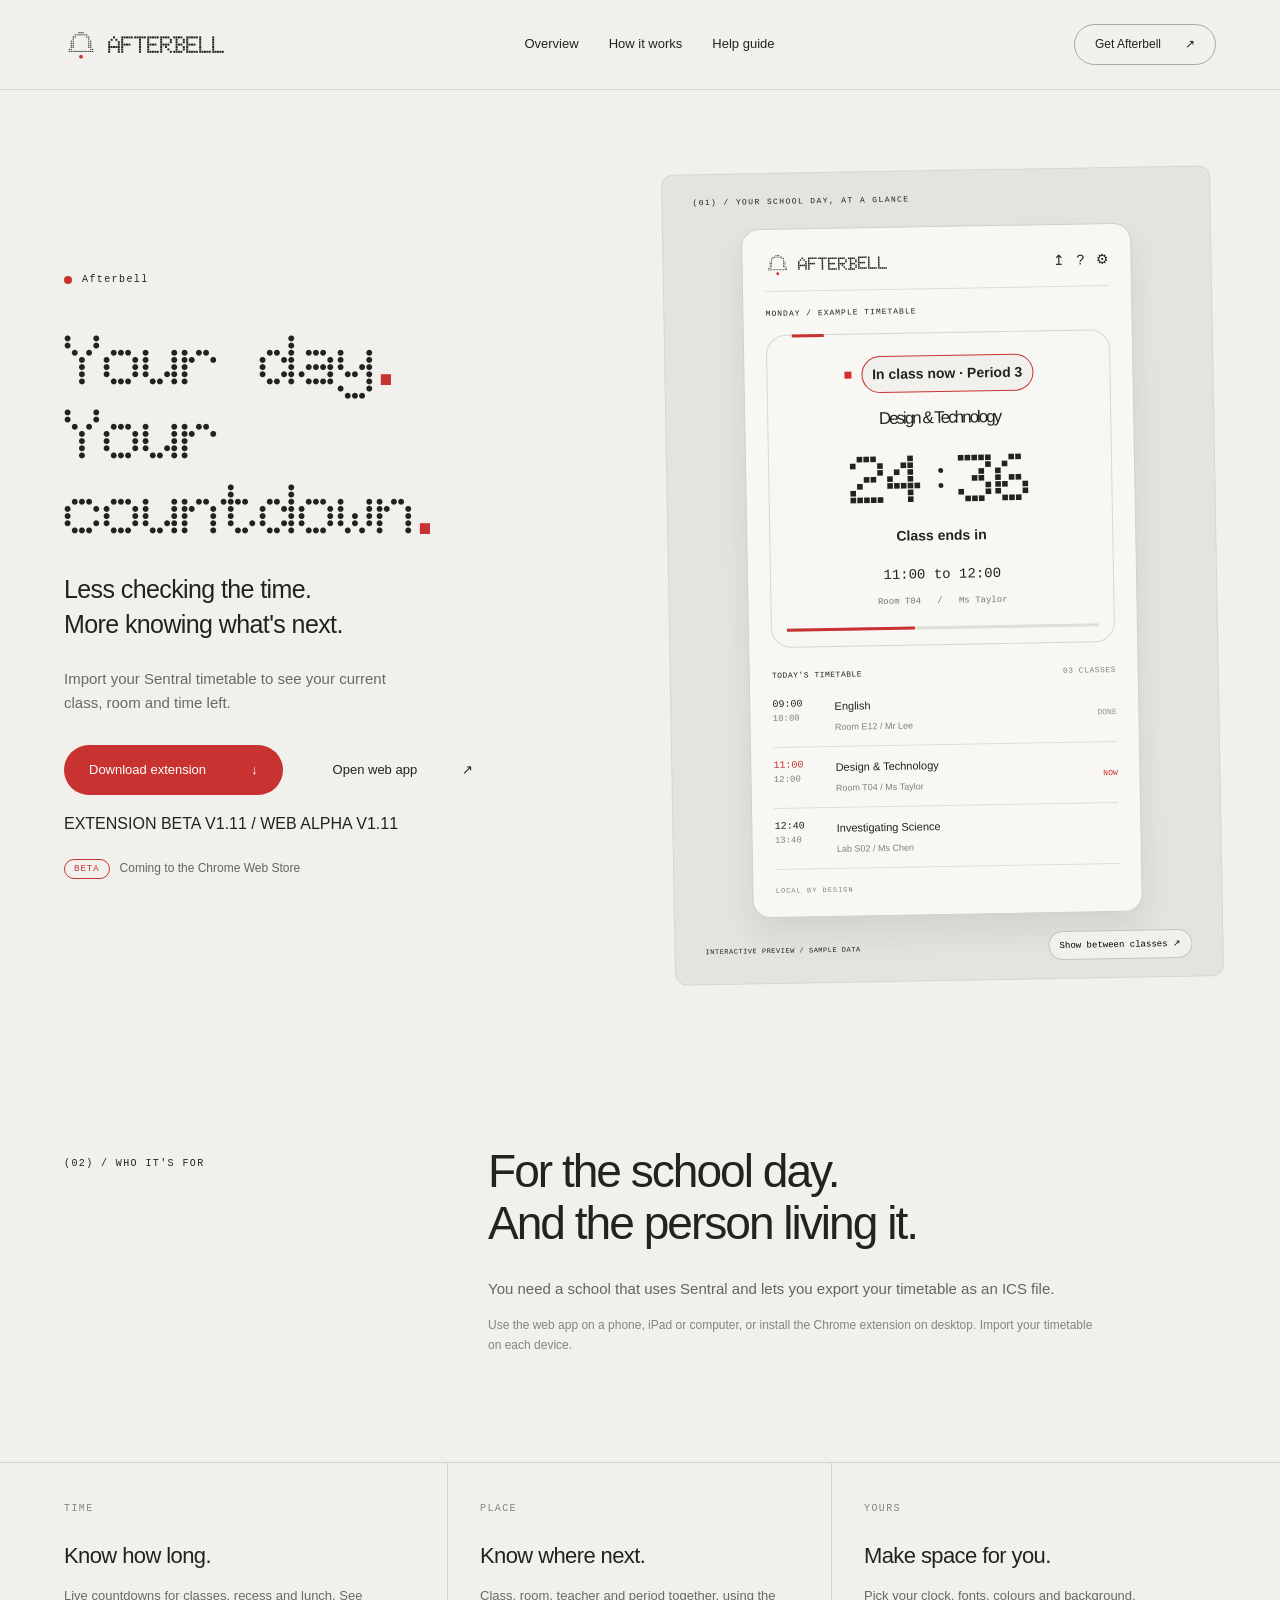
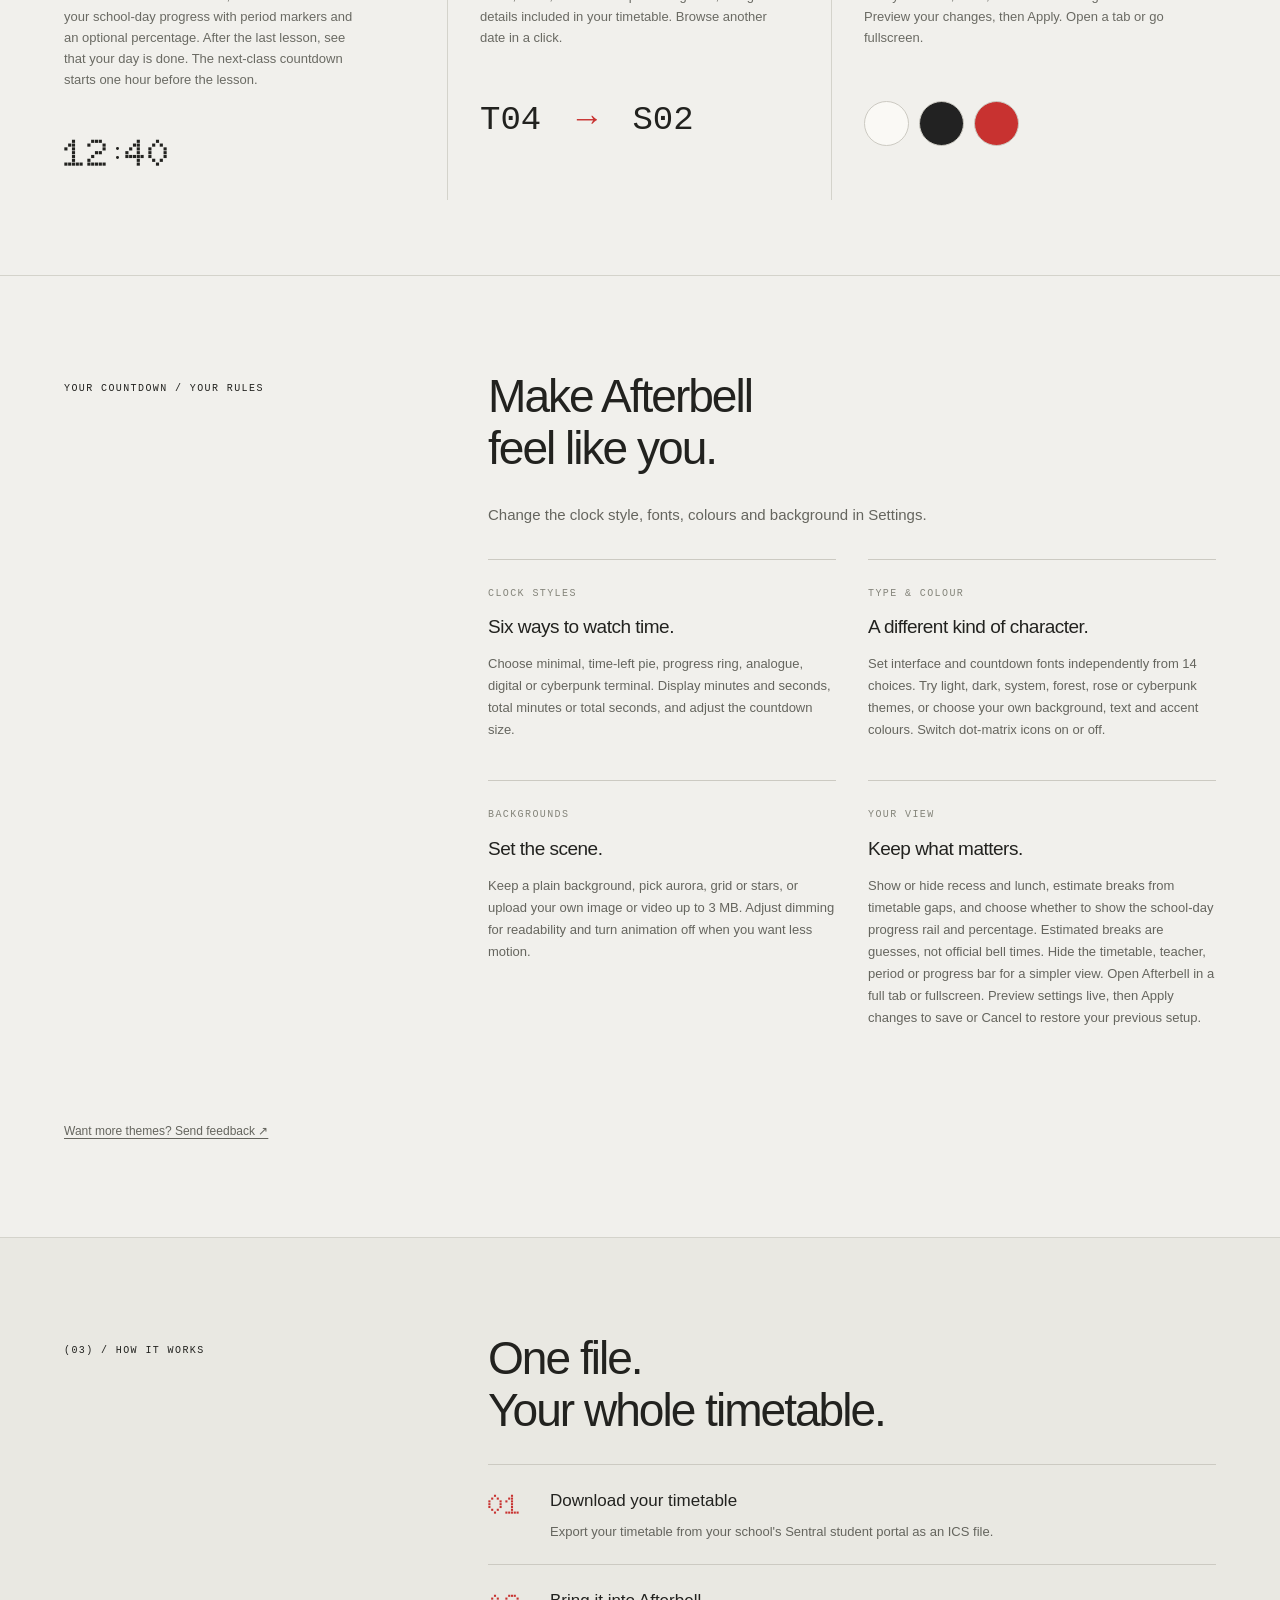
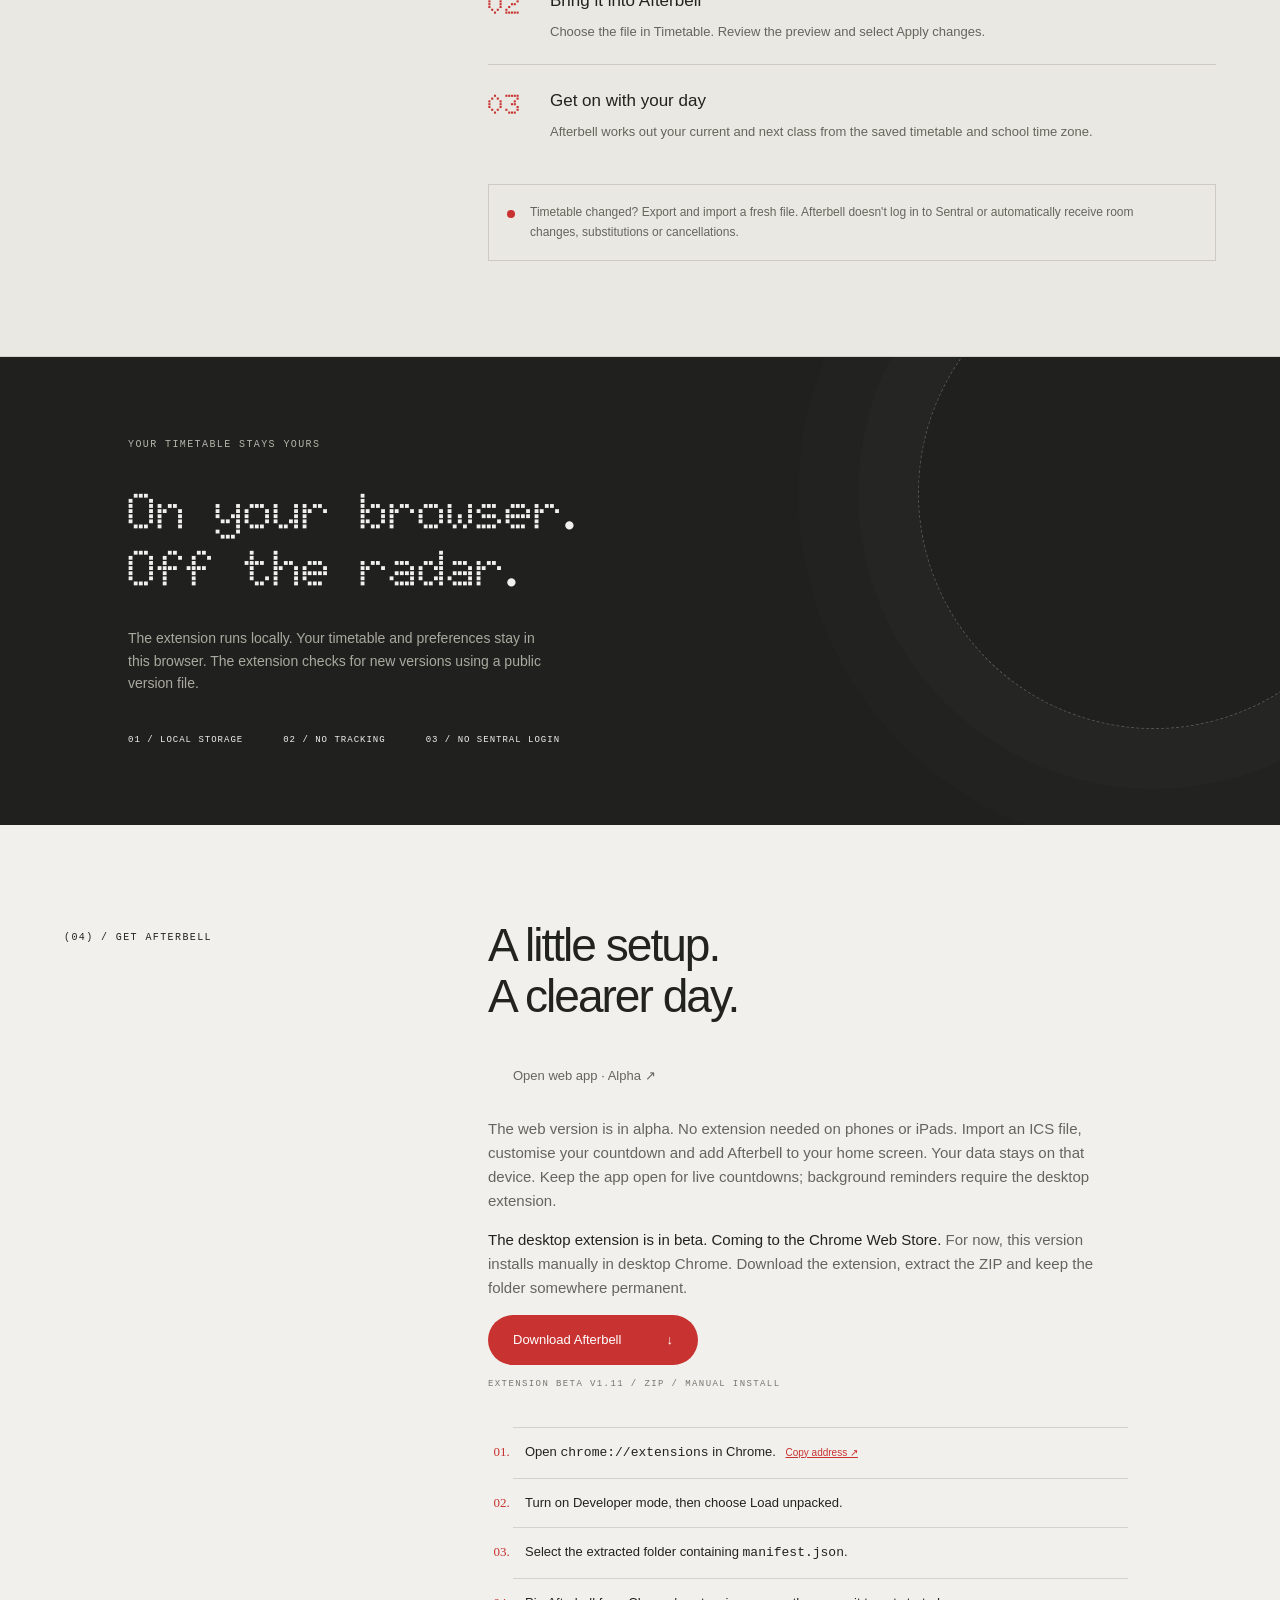
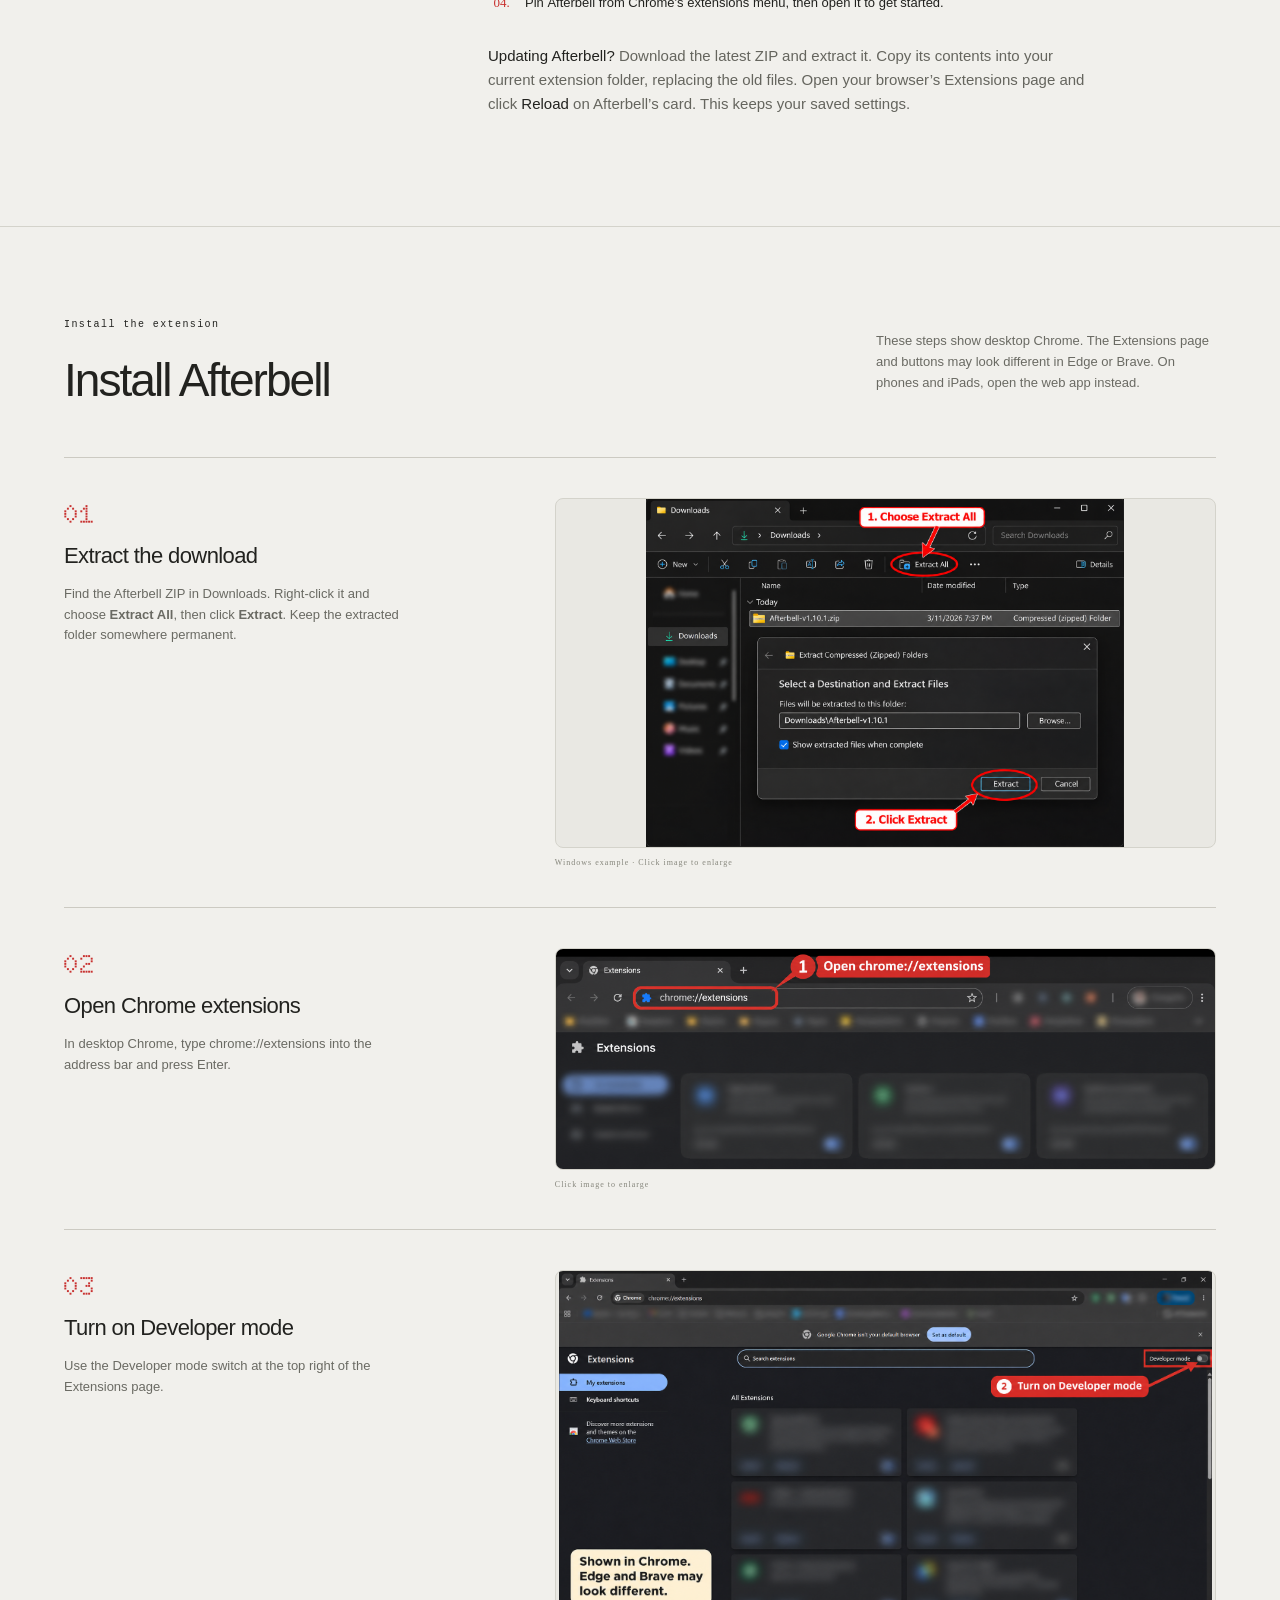
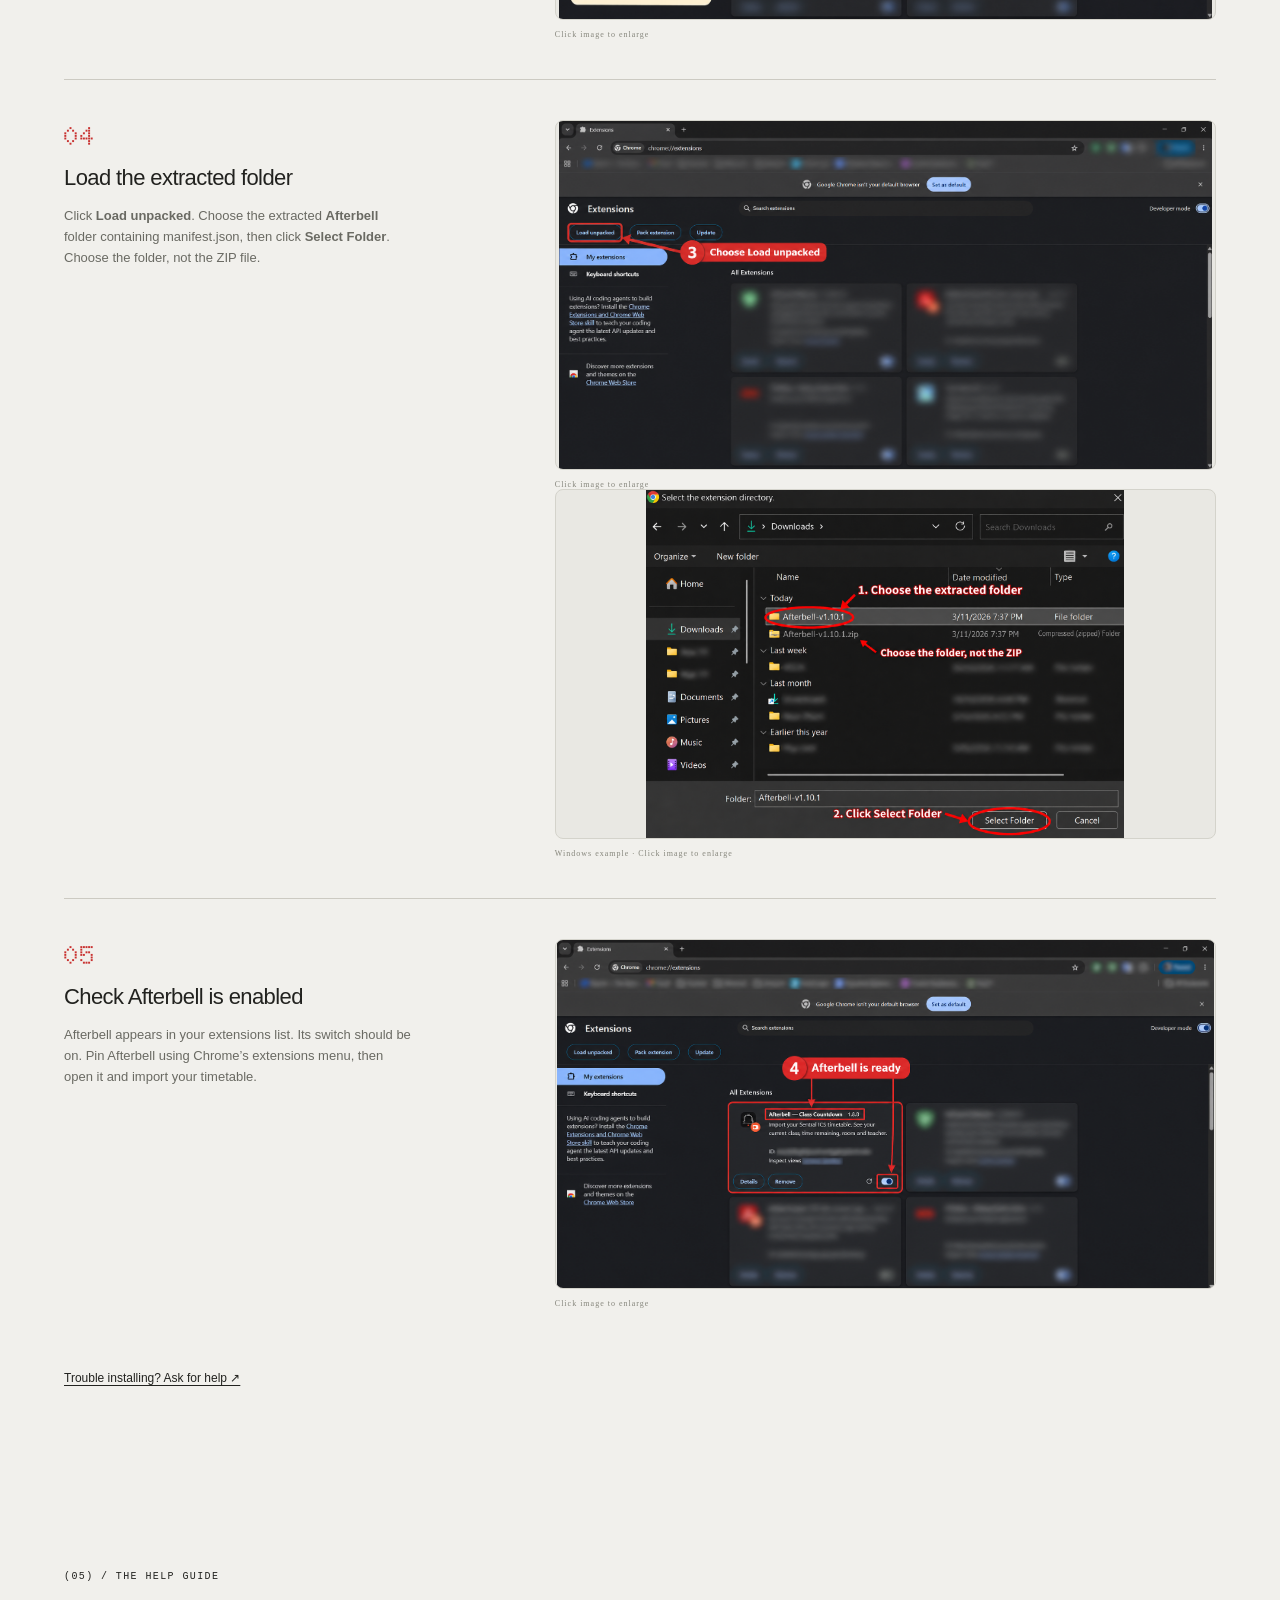
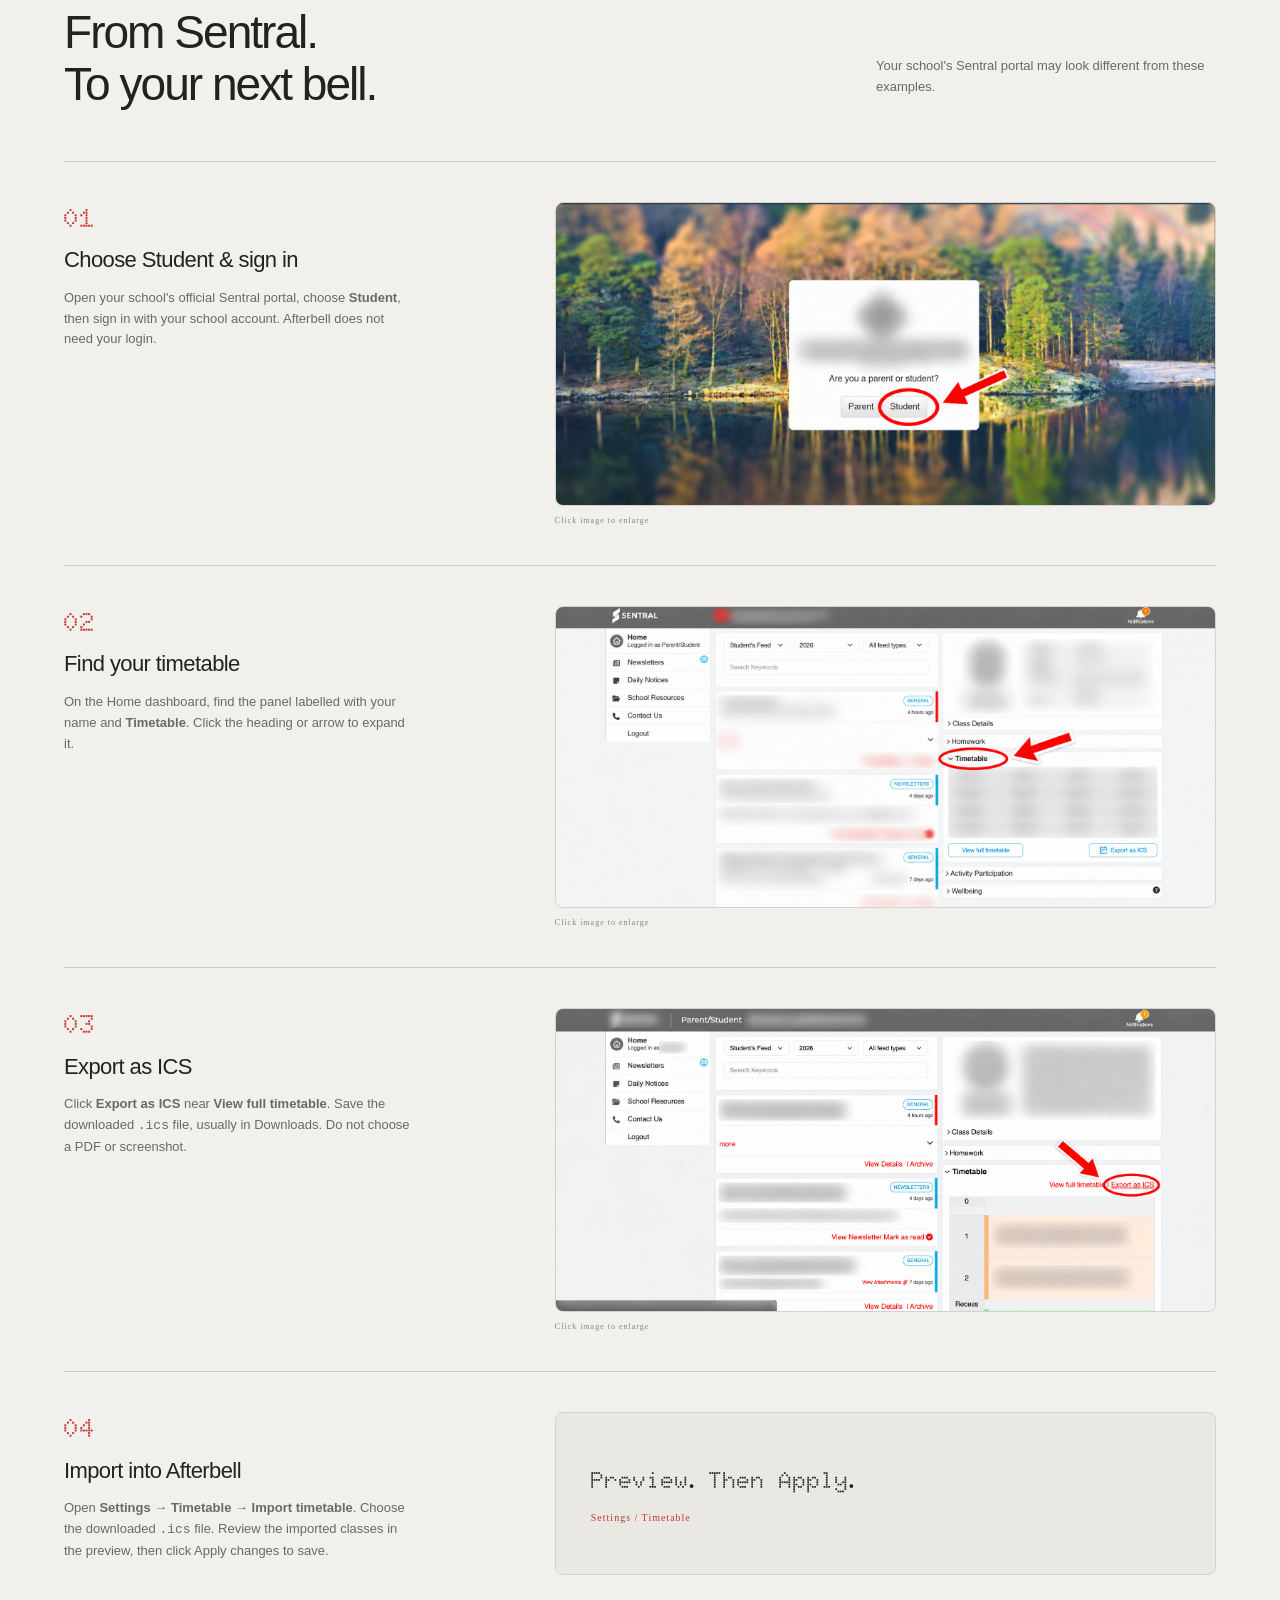
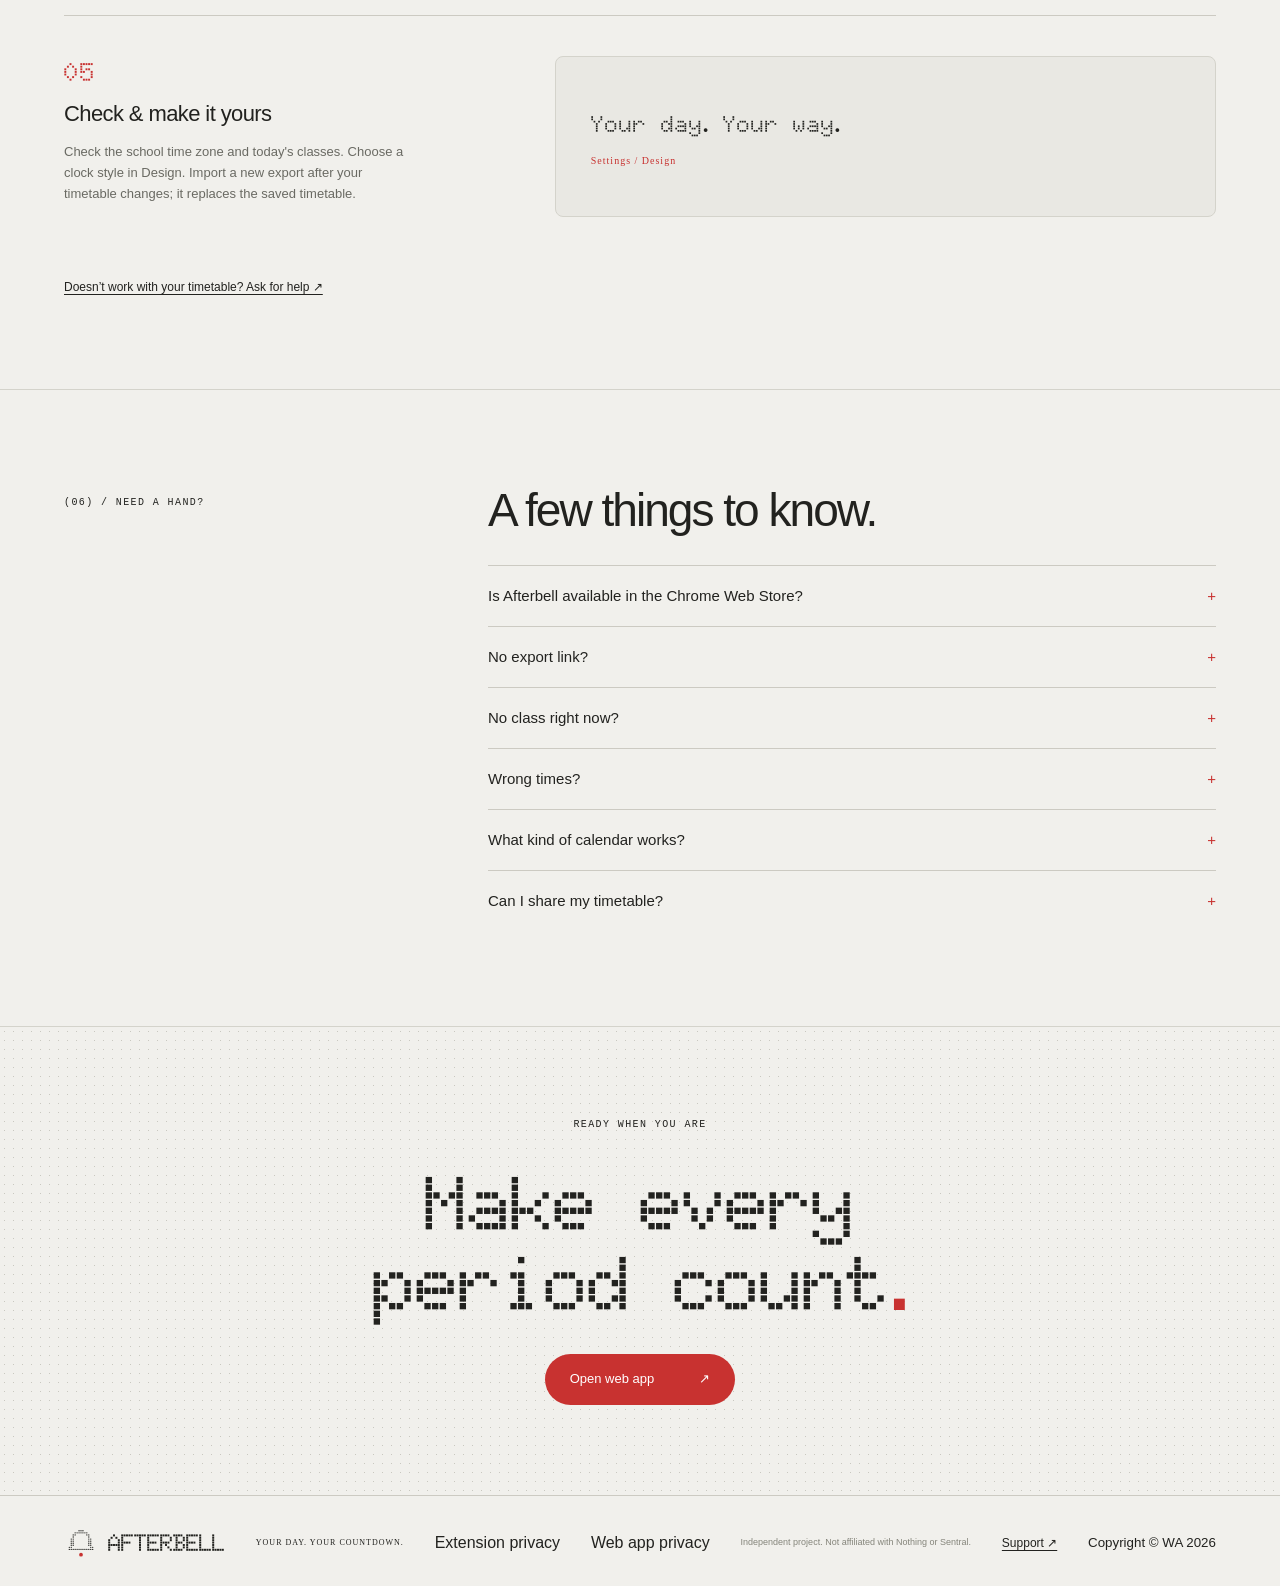
==== commit 0c06b311: "Publish WA attribution and neutral support text" ====
--- a/index.html
+++ b/index.html
@@ -13,4 +13,4 @@
 <section class="guide" id="extension-guide"><div class="guide-heading"><div><div class="eyebrow">Install the extension</div><h2>Install Afterbell</h2></div><p>These steps show desktop Chrome. The Extensions page and buttons may look different in Edge or Brave. On phones and iPads, <a href="app.html">open the web app</a> instead.</p></div><article class="guide-step"><div><span class="step-no">01</span><h3>Extract the download</h3><p>Find the Afterbell ZIP in Downloads. Right-click it and choose <strong>Extract All</strong>, then click <strong>Extract</strong>. Keep the extracted folder somewhere permanent.</p></div><div><a href="install-extract.png" target="_blank" rel="noopener"><img src="install-extract.png" alt="Windows ZIP extraction example, with Extract All and Extract marked in red" loading="lazy"></a><div class="image-note">Windows example · Click image to enlarge</div></div></article><article class="guide-step"><div><span class="step-no">02</span><h3>Open Chrome extensions</h3><p>In desktop Chrome, type chrome://extensions into the address bar and press Enter.</p></div><div><a href="install-1.png" target="_blank" rel="noopener"><img src="install-1.png" alt="Open Chrome extensions, with the button marked" loading="lazy"></a><div class="image-note">Click image to enlarge</div></div></article><article class="guide-step"><div><span class="step-no">03</span><h3>Turn on Developer mode</h3><p>Use the Developer mode switch at the top right of the Extensions page.</p></div><div><a href="install-2.png" target="_blank" rel="noopener"><img src="install-2.png" alt="Chrome Developer mode switch marked in red. Edge and Brave may look different." loading="lazy"></a><div class="image-note">Click image to enlarge</div></div></article><article class="guide-step"><div><span class="step-no">04</span><h3>Load the extracted folder</h3><p>Click <strong>Load unpacked</strong>. Choose the extracted <strong>Afterbell</strong> folder containing manifest.json, then click <strong>Select Folder</strong>. Choose the folder, not the ZIP file.</p></div><div><a href="install-3.png" target="_blank" rel="noopener"><img src="install-3.png" alt="Load the extracted folder, with the button marked" loading="lazy"></a><div class="image-note">Click image to enlarge</div><a href="install-select-folder.png" target="_blank" rel="noopener"><img src="install-select-folder.png" alt="Choose the extracted Afterbell folder, then click Select Folder; both are circled in red" loading="lazy"></a><div class="image-note">Windows example · Click image to enlarge</div></div></article><article class="guide-step"><div><span class="step-no">05</span><h3>Check Afterbell is enabled</h3><p>Afterbell appears in your extensions list. Its switch should be on. Pin Afterbell using Chrome’s extensions menu, then open it and import your timetable.</p></div><div><a href="install-4.png" target="_blank" rel="noopener"><img src="install-4.png" alt="Check Afterbell is enabled, with the button marked" loading="lazy"></a><div class="image-note">Click image to enlarge</div></div></article><p class="support-prompt"><a class="support-link" href="support.html#help">Trouble installing? Ask for help ↗</a></p></section><section class="guide" id="guide"><div class="guide-heading"><div><div class="eyebrow">(05) / THE HELP GUIDE</div><h2>From Sentral.<br>To your next bell.</h2></div><p>Your school's Sentral portal may look different from these examples.</p></div><div id="guide-steps"></div><p class="support-prompt"><a class="support-link" href="support.html#help">Doesn’t work with your timetable? Ask for help ↗</a></p></section>
 <section class="section faq"><div class="eyebrow">(06) / NEED A HAND?</div><div><h2>A few things to know.</h2><details><summary>Is Afterbell available in the Chrome Web Store?</summary><p>It is coming to the Chrome Web Store. Afterbell is currently in beta, and you can try it now using the manual installation above. A store release date has not been announced.</p></details><details><summary>No export link?</summary><p>Try the student portal in a desktop browser and expand Timetable. If your school has disabled export, ask the school for an ICS timetable.</p></details><details><summary>No class right now?</summary><p>Between classes, Afterbell shows the next class. Use the date picker to check another day. If the export has ended, import a newer one.</p></details><details><summary>Wrong times?</summary><p>Check the school time zone under Timetable and your computer's clock. Sydney is the default school time zone.</p></details><details><summary>What kind of calendar works?</summary><p>Afterbell supports individual dated events in an ICS export. Recurring calendars and all-day events are rejected with an explanation. Room and teacher details can only appear if your file includes them.</p></details><details><summary>Can I share my timetable?</summary><p>Your ICS file contains personal timetable information, so keep it private. Remove your timetable in Settings to clear its saved class data.</p></details></div></section>
 <section class="closing"><div class="eyebrow">READY WHEN YOU ARE</div><h2>Make every<br>period count<span>.</span></h2><a class="button red" href="app.html">Open web app <span>↗</span></a></section></main>
-<footer><a class="wordmark" href="#"><img class="brand-logo" src="assets/afterbell-logo.svg" alt="">AFTERBELL</a><p>YOUR DAY. YOUR COUNTDOWN.</p><a class="privacy-link" href="privacy.html">Extension privacy</a><a class="privacy-link" href="web-privacy.html">Web app privacy</a><span>Independent project. Not affiliated with Nothing or Sentral.</span><a class="support-link" href="support.html#help">Support ↗</a><small>Copyright © Yogesh 2026</small></footer><script src="app.js" defer></script><dialog id="install-dialog" aria-labelledby="install-dialog-title"><div class="install-dialog-header"><div><div class="eyebrow">AFTERBELL / DESKTOP CHROME</div><h2 id="install-dialog-title" tabindex="-1">Your download. Your next steps.</h2></div><button type="button" id="close-install-dialog" aria-label="Close installation guide">Close ×</button></div><div class="install-dialog-body"><p>Your download should start automatically. If it does not, <a href="Afterbell-v1.11.zip" download>download the ZIP again</a>.</p><div id="install-dialog-guide"></div></div></dialog></body></html>
+<footer><a class="wordmark" href="#"><img class="brand-logo" src="assets/afterbell-logo.svg" alt="">AFTERBELL</a><p>YOUR DAY. YOUR COUNTDOWN.</p><a class="privacy-link" href="privacy.html">Extension privacy</a><a class="privacy-link" href="web-privacy.html">Web app privacy</a><span>Independent project. Not affiliated with Nothing or Sentral.</span><a class="support-link" href="support.html#help">Support ↗</a><small>Copyright © WA 2026</small></footer><script src="app.js" defer></script><dialog id="install-dialog" aria-labelledby="install-dialog-title"><div class="install-dialog-header"><div><div class="eyebrow">AFTERBELL / DESKTOP CHROME</div><h2 id="install-dialog-title" tabindex="-1">Your download. Your next steps.</h2></div><button type="button" id="close-install-dialog" aria-label="Close installation guide">Close ×</button></div><div class="install-dialog-body"><p>Your download should start automatically. If it does not, <a href="Afterbell-v1.11.zip" download>download the ZIP again</a>.</p><div id="install-dialog-guide"></div></div></dialog></body></html>
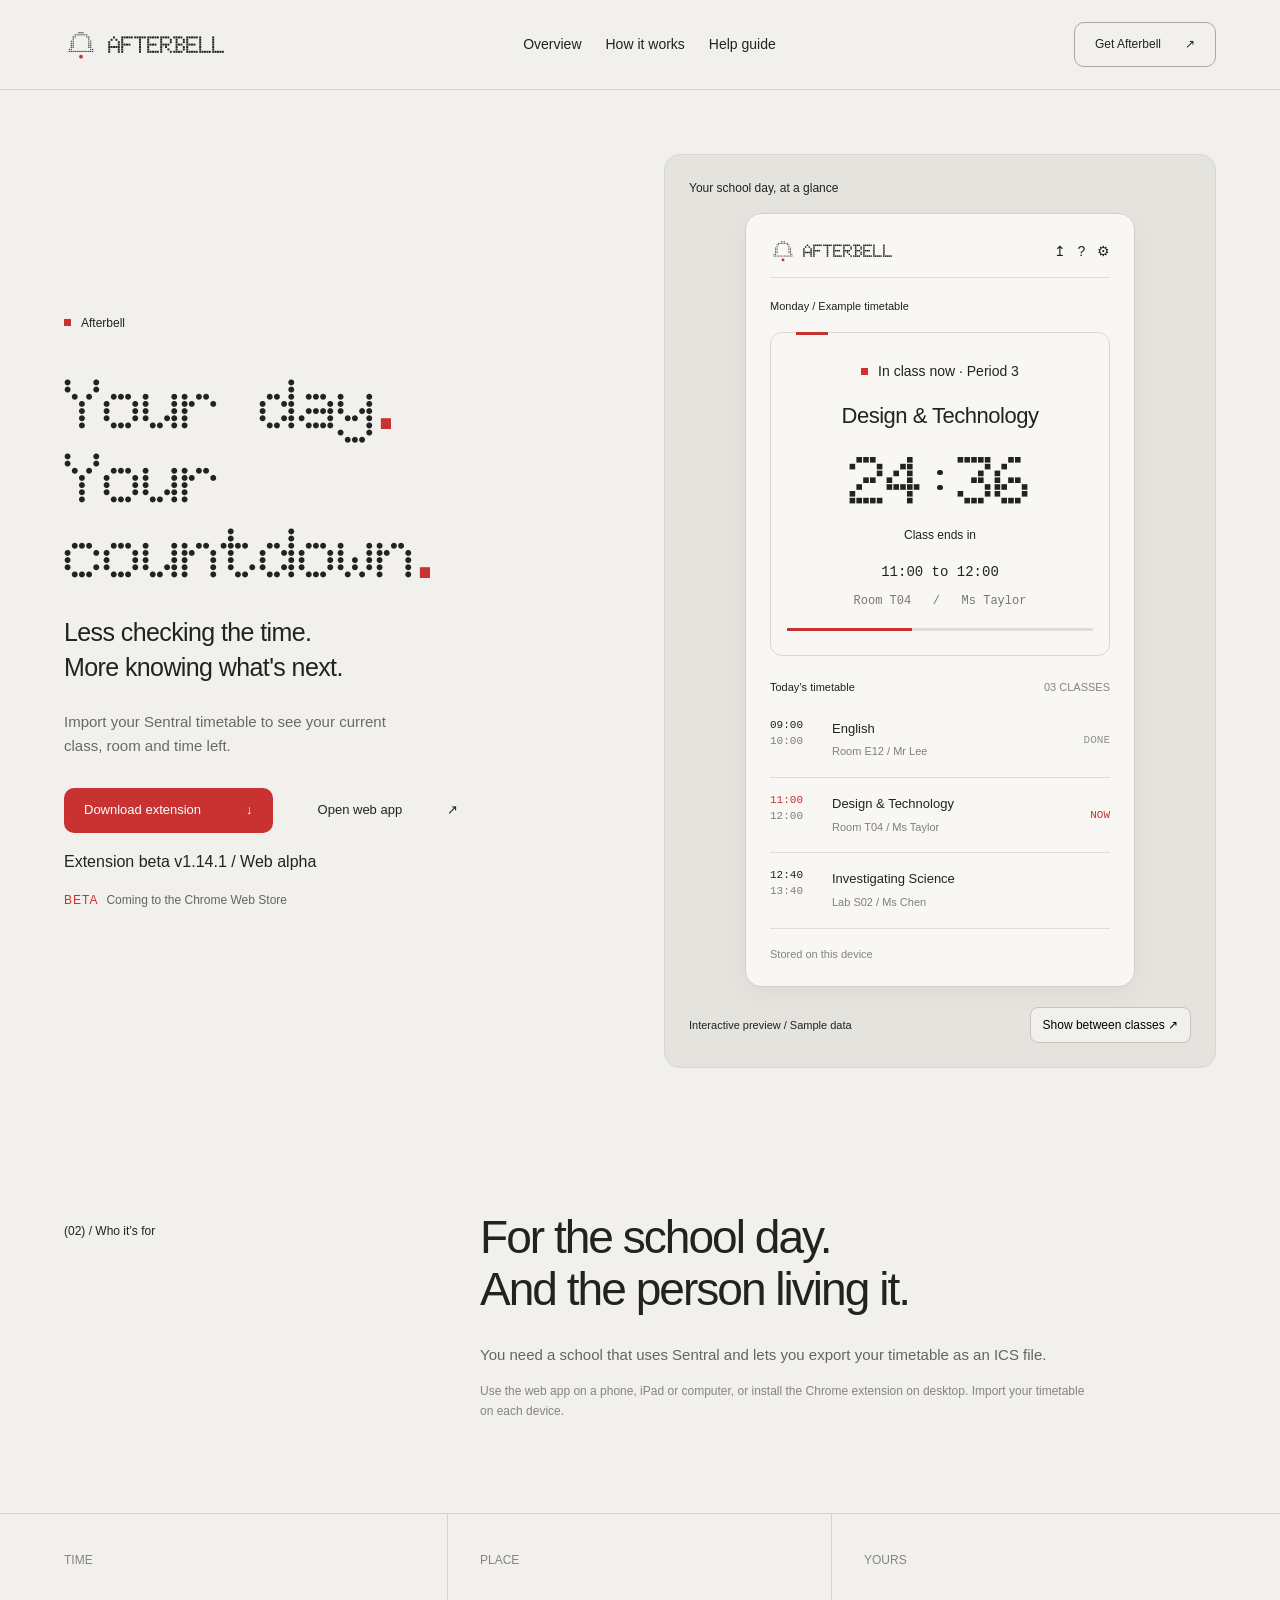
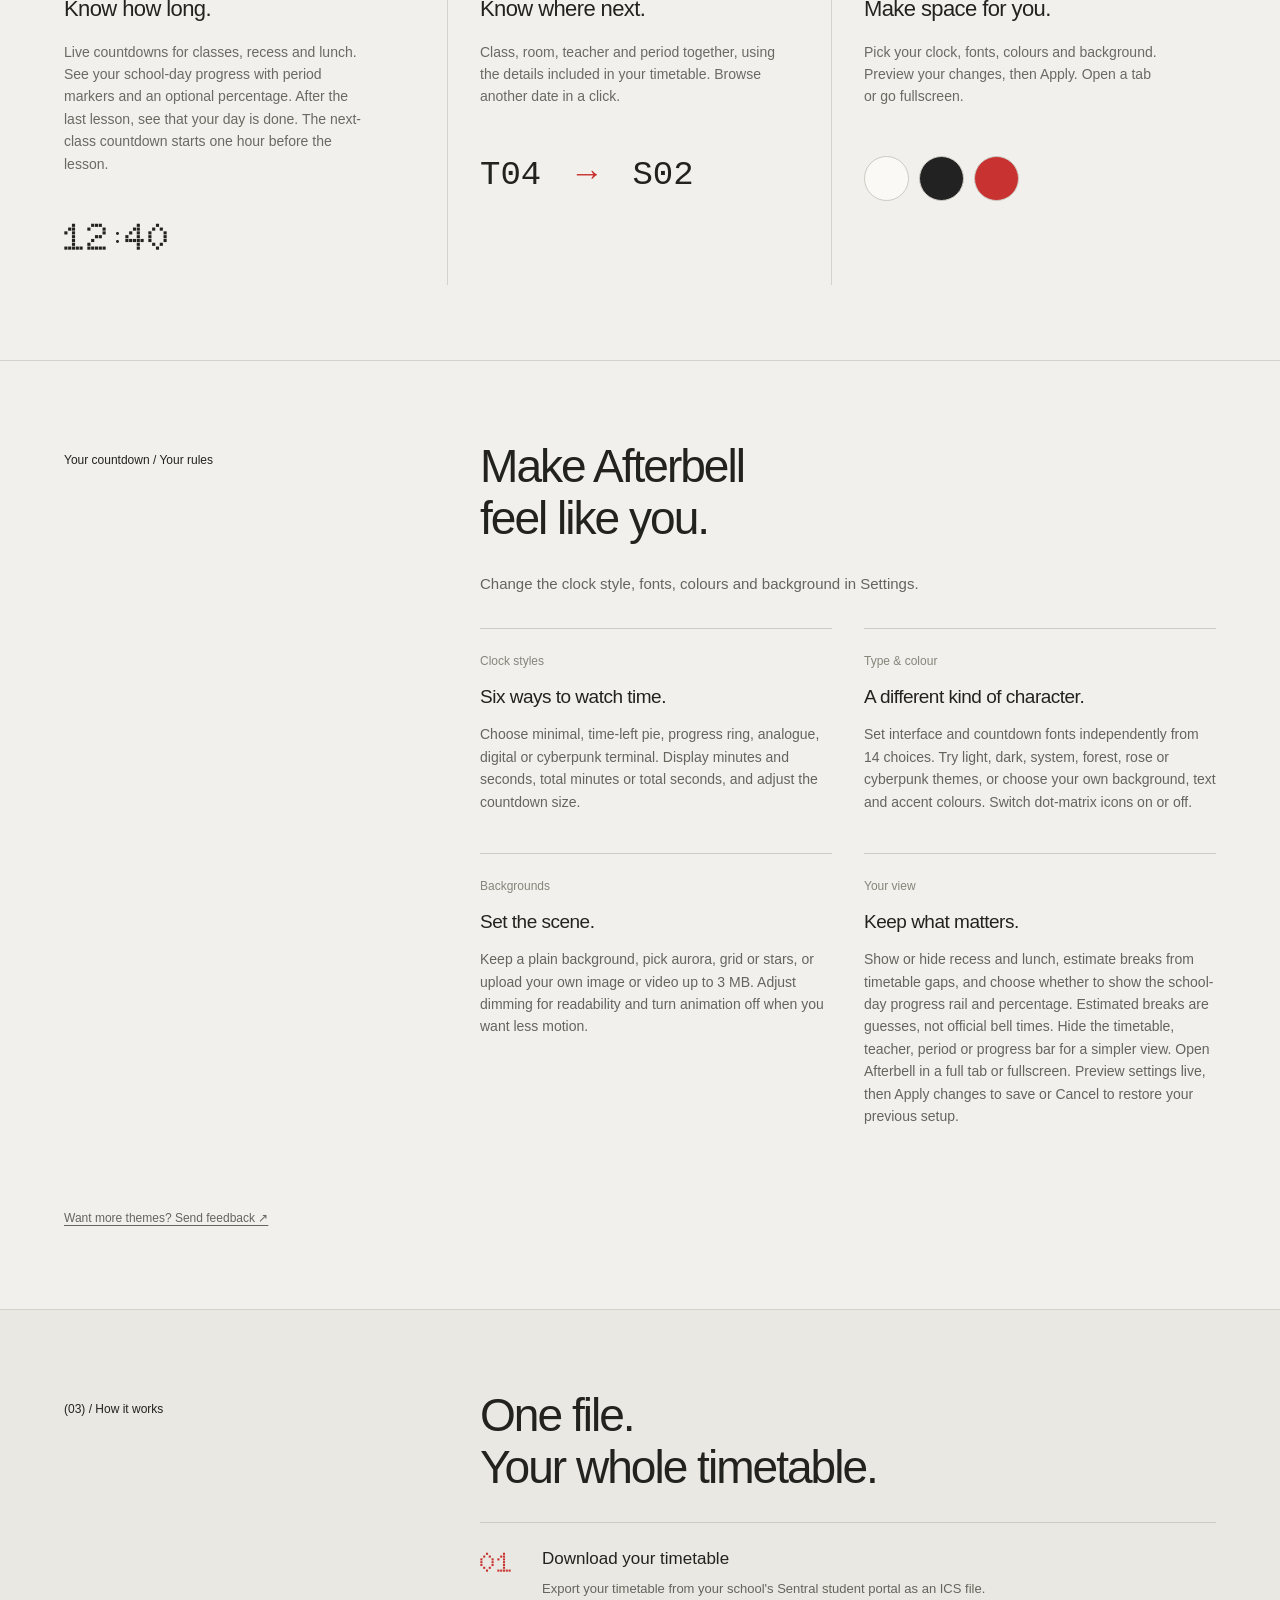
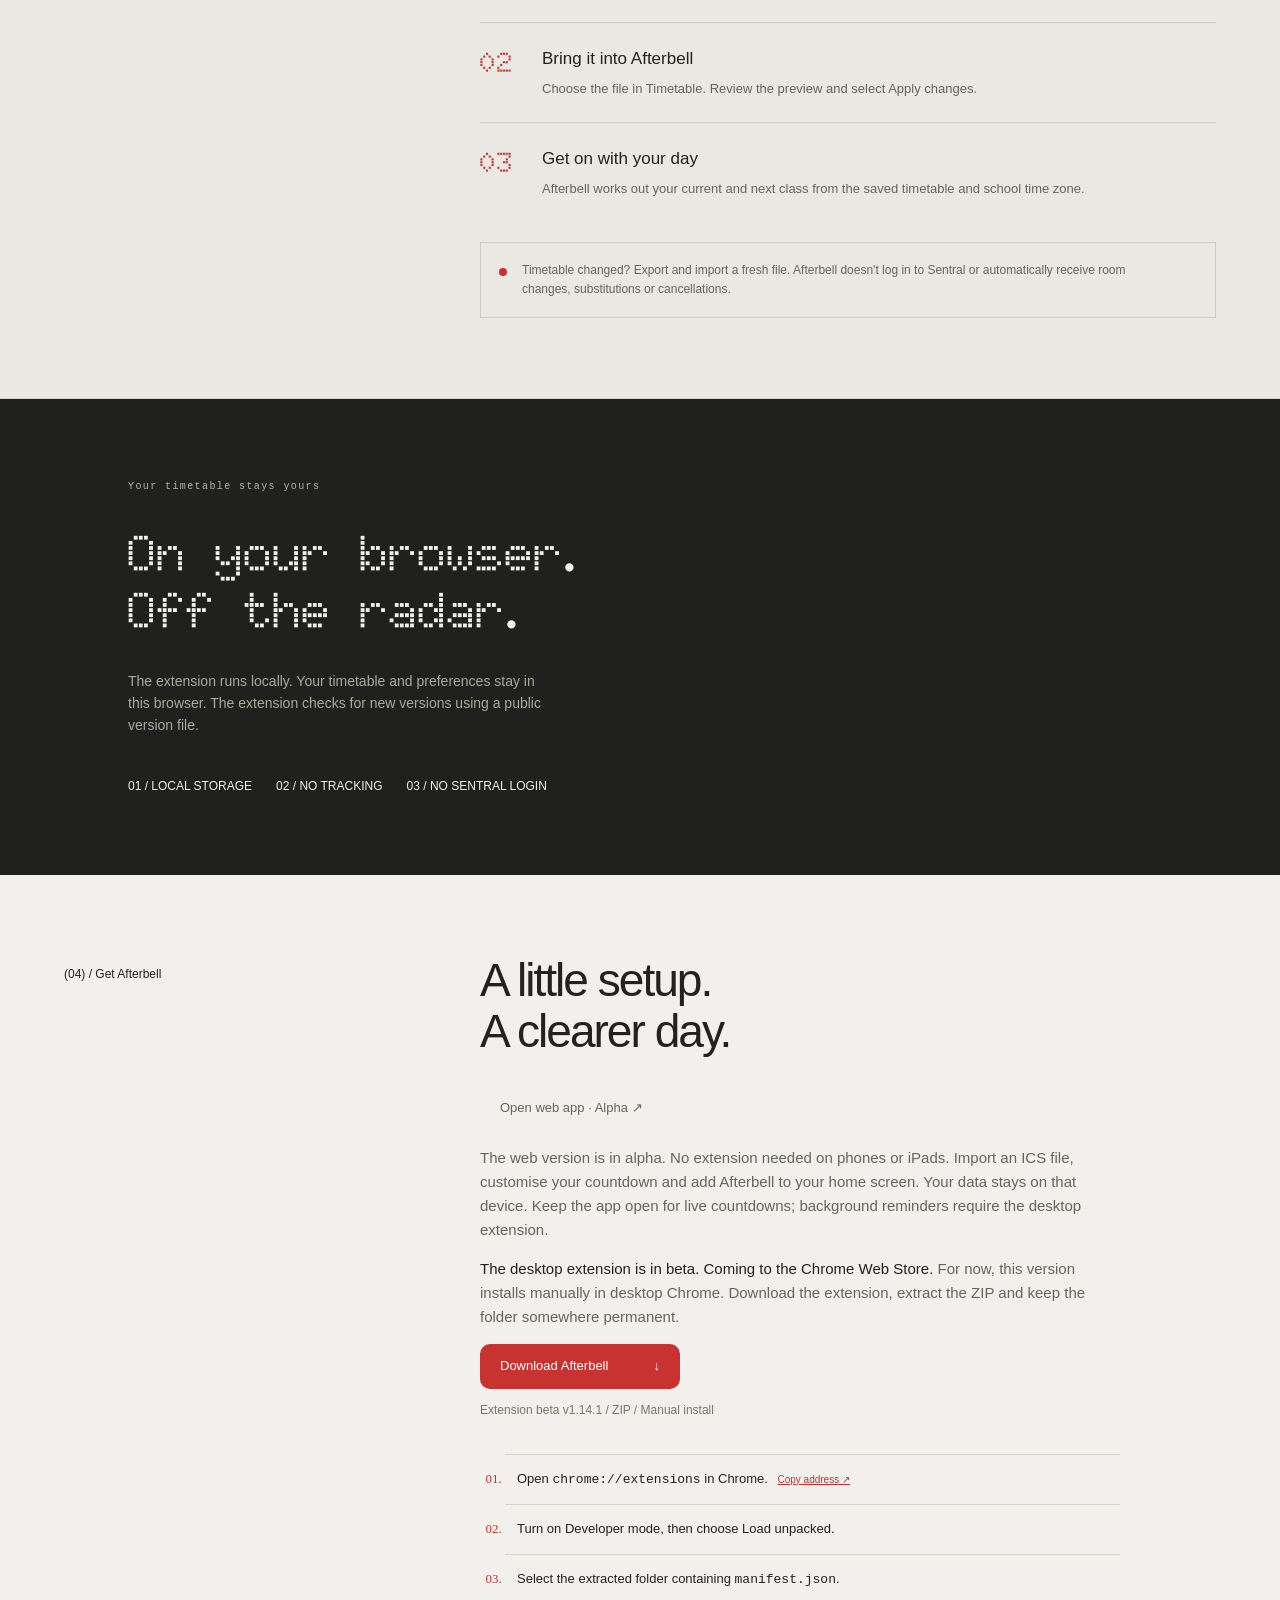
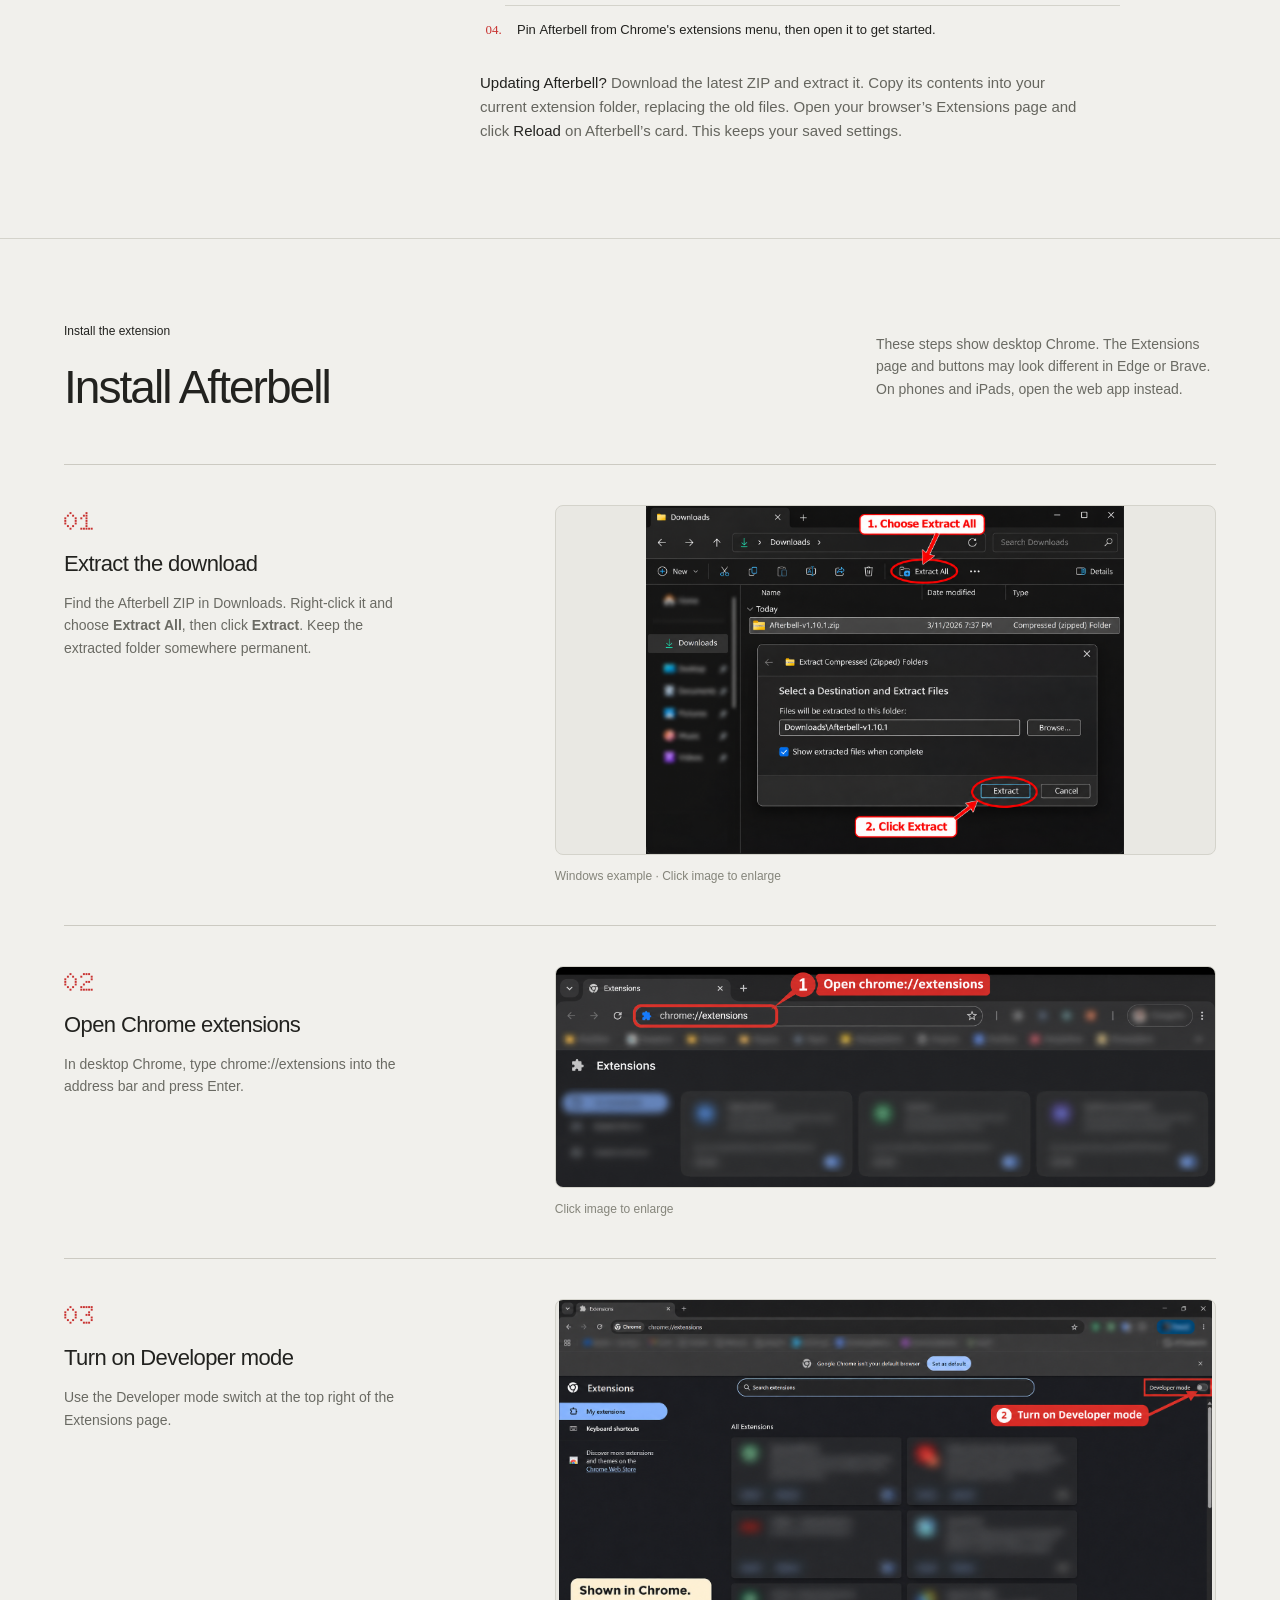
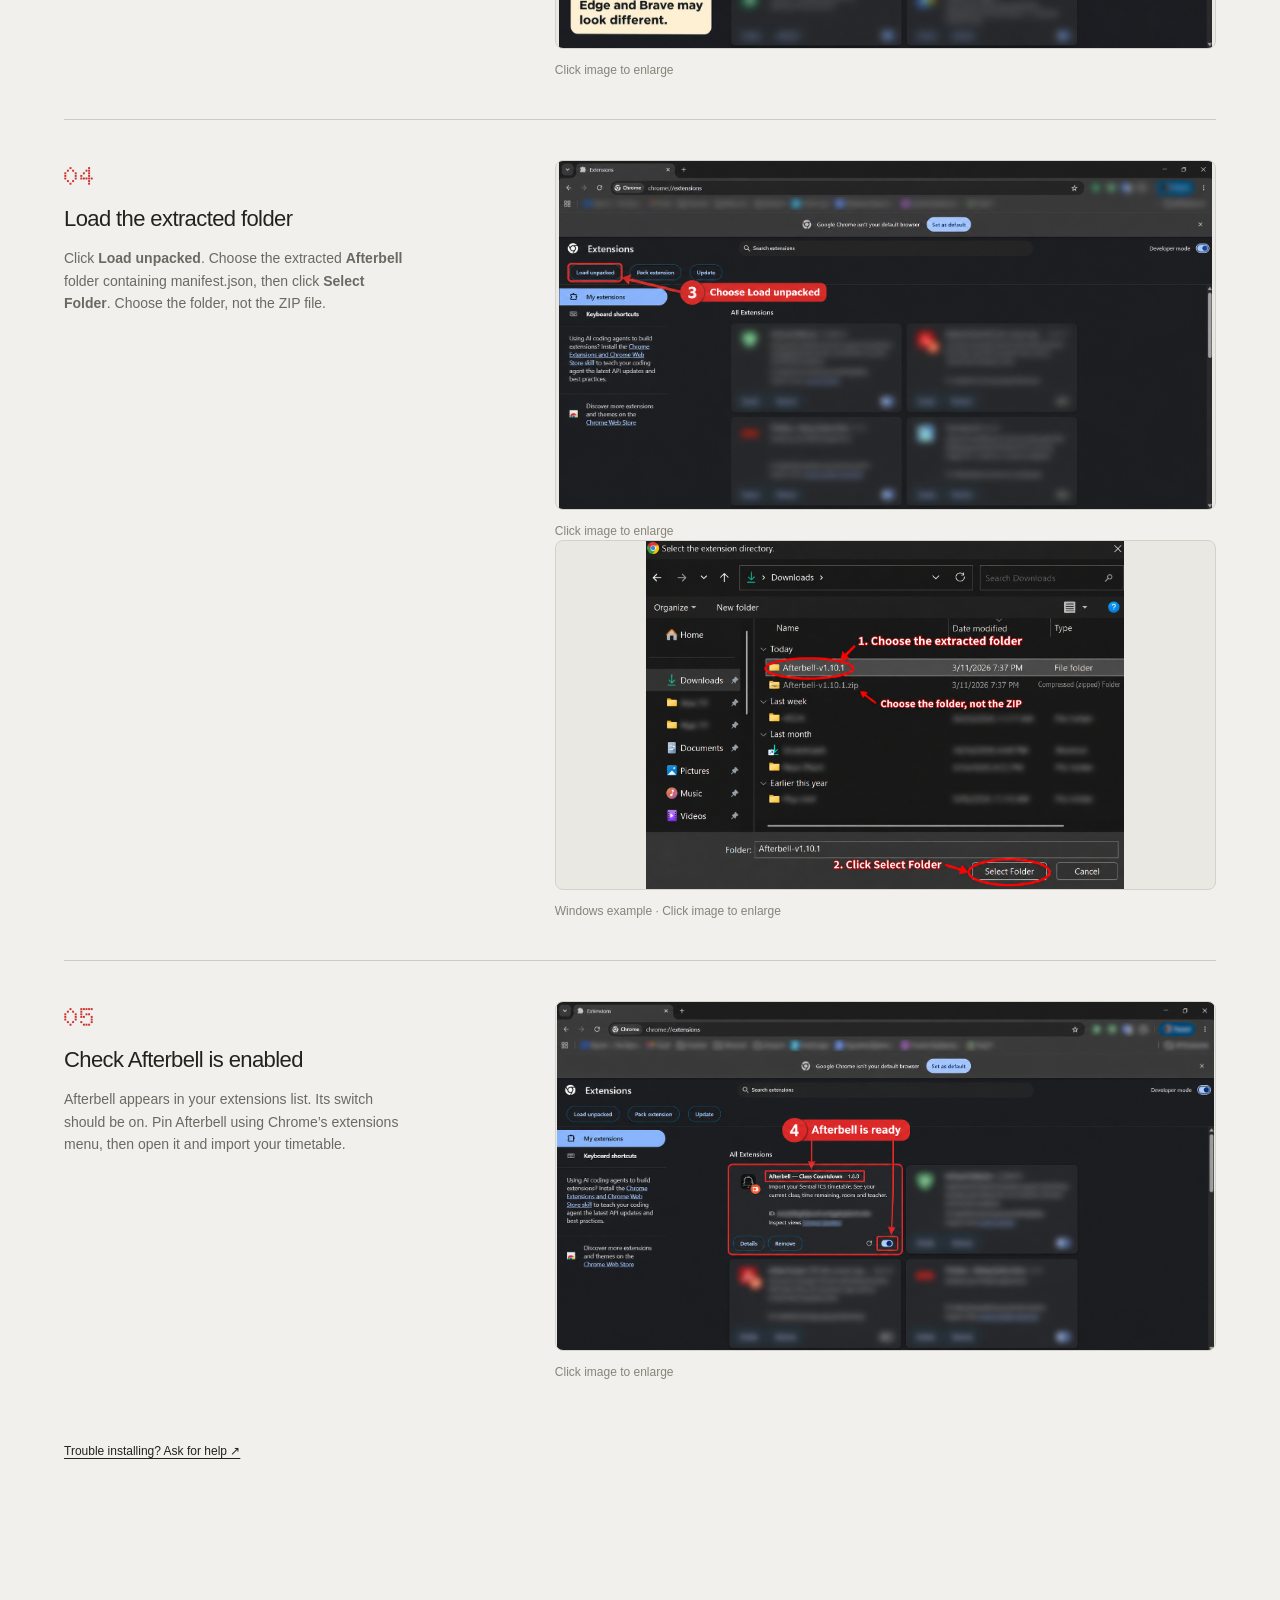
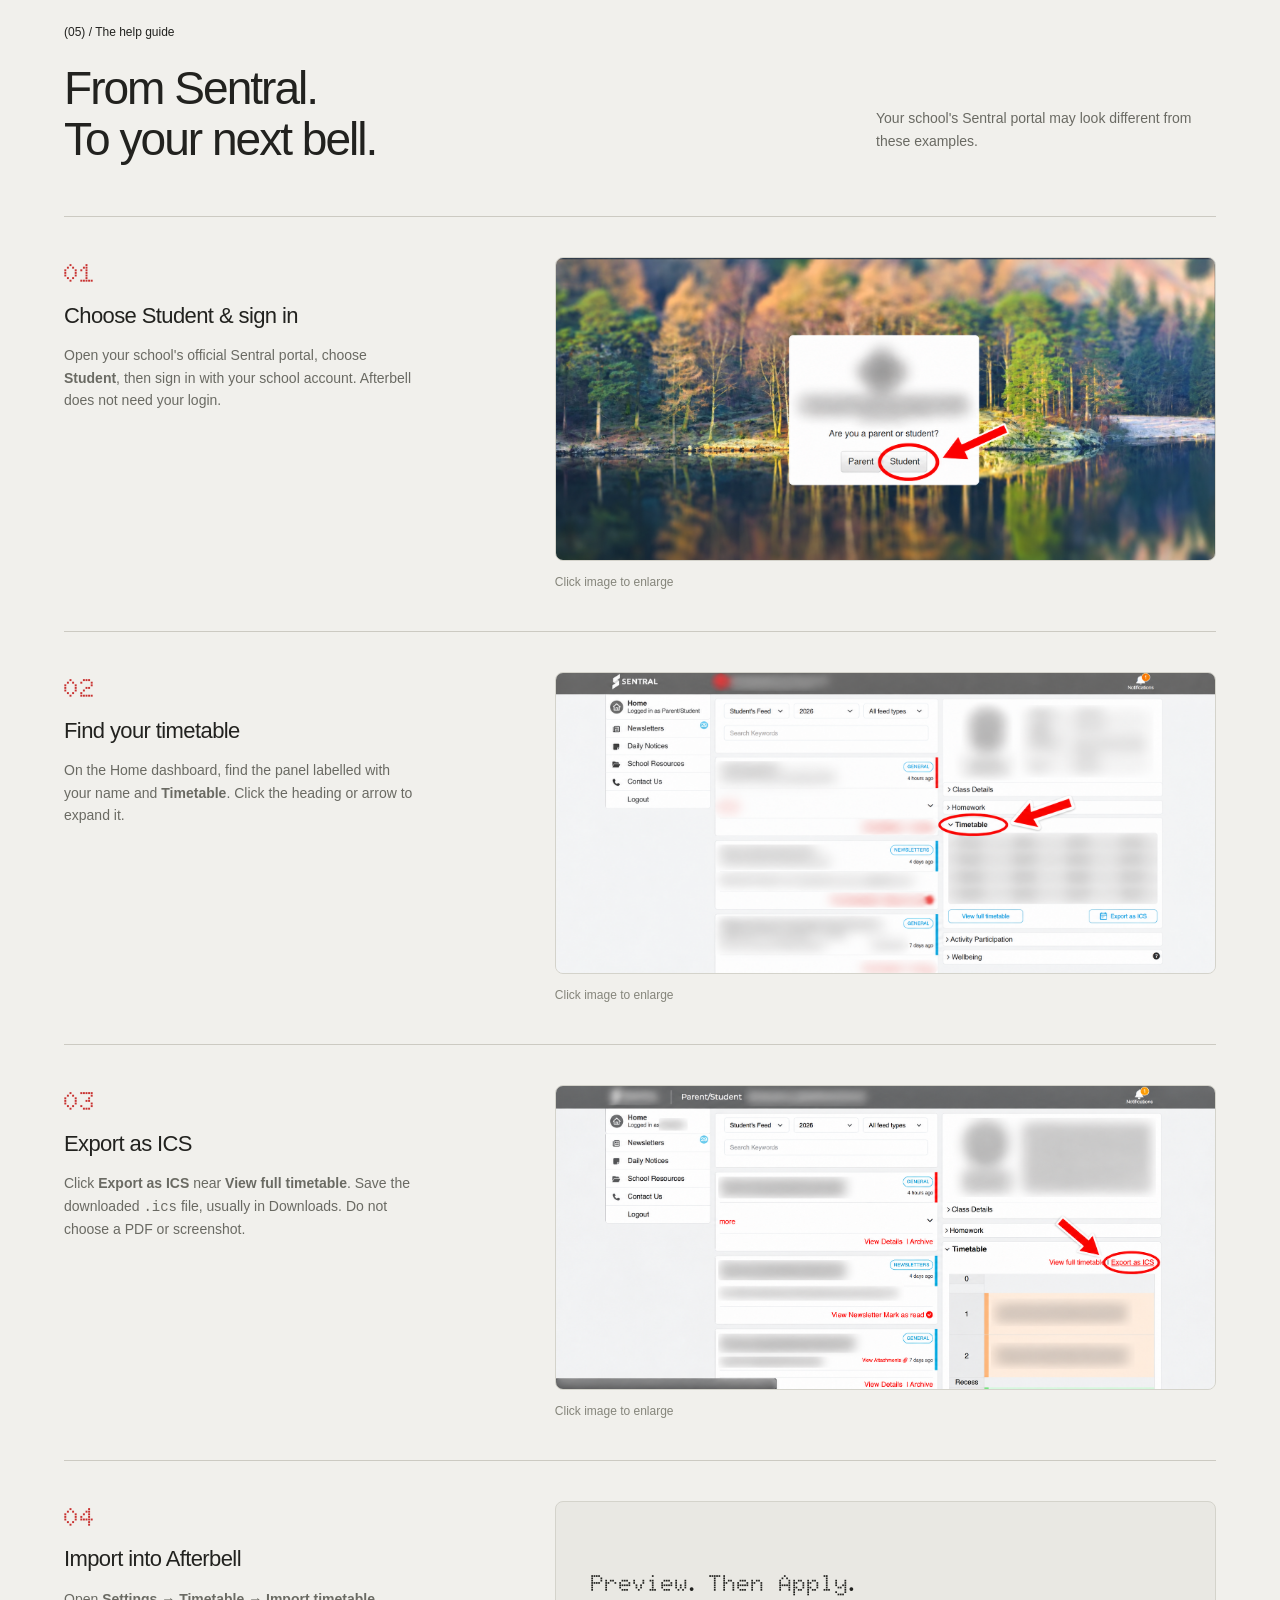
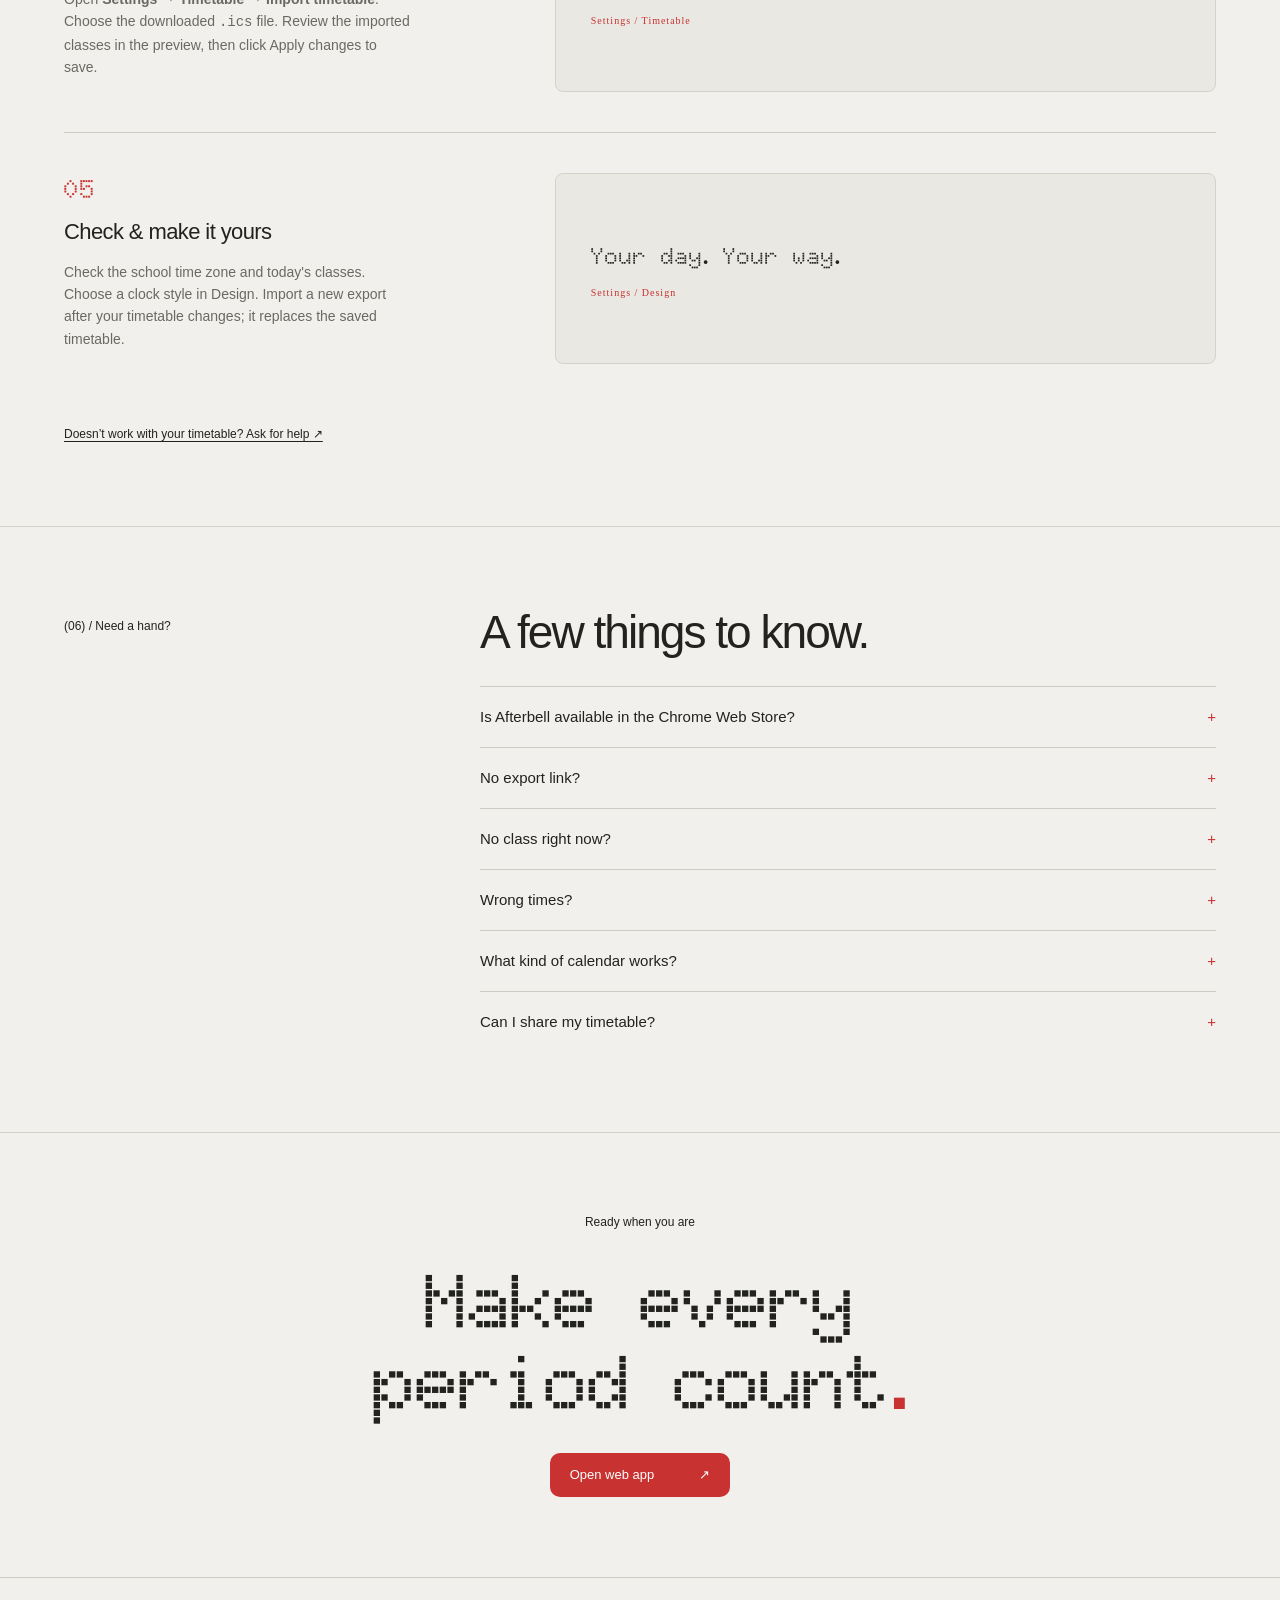
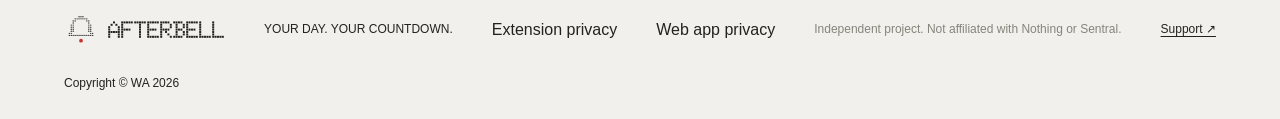
==== commit 4dd4749c: "Polish Afterbell UI and publish extension beta v1.14.1" ====
--- a/index.html
+++ b/index.html
@@ -2,15 +2,15 @@
 <html lang="en"><head><meta charset="utf-8"><meta name="viewport" content="width=device-width,initial-scale=1"><meta name="description" content="See your school timetable and time left in class. Use Afterbell in your browser or as a Chrome extension."><title>Afterbell | Your day. Your countdown.</title><link rel="icon" href="assets/afterbell-app-icon.svg" type="image/svg+xml"><link rel="stylesheet" href="style.css"><link rel="stylesheet" href="support.css"><script src="support.js" type="module"></script></head><body>
 <a class="skip" href="#main">Skip to content</a>
 <header><a class="wordmark" href="#"><img class="brand-logo" src="assets/afterbell-logo.svg" alt="">AFTERBELL</a><nav aria-label="Main navigation"><a href="#overview">Overview</a><a href="#how">How it works</a><a href="#guide">Help guide</a></nav><a class="small-button" href="#install">Get Afterbell <span>↗</span></a></header>
-<main id="main"><section class="hero" id="overview"><div class="hero-copy"><div class="eyebrow"><i></i> Afterbell</div><h1>Your day<span>.</span><br>Your countdown<span>.</span></h1><p class="intro">Less checking the time.<br>More knowing what's next.</p><p class="subcopy">Import your Sentral timetable to see your current class, room and time left.</p><div class="buttons"><a class="button red" href="Afterbell-v1.11.zip" download>Download extension <span>↓</span></a><a class="button" href="app.html">Open web app <span>↗</span></a></div><p class="muted">EXTENSION BETA V1.11 / WEB ALPHA V1.11</p><div class="store-note"><span class="beta-badge">BETA</span> Coming to the Chrome Web Store</div></div>
-<div class="product-stage"><div class="stage-label">(01) / YOUR SCHOOL DAY, AT A GLANCE</div><div class="app-demo"><div class="app-top"><b class="wordmark"><img class="brand-logo" src="assets/afterbell-logo.svg" alt="">AFTERBELL</b><span aria-hidden="true">↥ &nbsp; ? &nbsp; ⚙</span></div><div class="demo-date">MONDAY / EXAMPLE TIMETABLE</div><div class="clock"><div class="eyebrow"><i></i><span id="demo-status">In class now · Period 3</span></div><h2 id="demo-subject">Design & Technology</h2><div class="timer" id="timer" role="timer" aria-label="24 minutes 38 seconds"><span id="timer-minutes">24</span><span class="timer-colon" aria-hidden="true"><span></span><span></span></span><span id="timer-seconds">38</span></div><div class="eyebrow time-label">Class ends in</div><p id="demo-time">11:00 to 12:00</p><p class="room" id="demo-room">Room T04 &nbsp; / &nbsp; Ms Taylor</p><div class="progress"><span></span></div></div><div class="schedule-heading">TODAY'S TIMETABLE <span>03 CLASSES</span></div><div class="lesson"><div>09:00<small>10:00</small></div><div>English<small>Room E12 / Mr Lee</small></div><span class="done">DONE</span></div><div class="lesson active"><div>11:00<small>12:00</small></div><div>Design & Technology<small>Room T04 / Ms Taylor</small></div><span>NOW</span></div><div class="lesson"><div>12:40<small>13:40</small></div><div>Investigating Science<small>Lab S02 / Ms Chen</small></div></div><div class="app-bottom">LOCAL BY DESIGN <span></span></div></div><div class="demo-controls"><span>INTERACTIVE PREVIEW / SAMPLE DATA</span><button id="switch-demo">Show between classes ↗</button></div></div></section>
+<main id="main"><section class="hero" id="overview"><div class="hero-copy"><div class="eyebrow"><i></i> Afterbell</div><h1>Your day<span>.</span><br>Your countdown<span>.</span></h1><p class="intro">Less checking the time.<br>More knowing what's next.</p><p class="subcopy">Import your Sentral timetable to see your current class, room and time left.</p><div class="buttons"><a class="button red" href="Afterbell-v1.14.1.zip" download>Download extension <span>↓</span></a><a class="button" href="app.html">Open web app <span>↗</span></a></div><p class="muted">Extension beta v1.14.1 / Web alpha</p><div class="store-note"><span class="beta-badge">BETA</span> Coming to the Chrome Web Store</div></div>
+<div class="product-stage"><div class="stage-label">Your school day, at a glance</div><div class="app-demo"><div class="app-top"><b class="wordmark"><img class="brand-logo" src="assets/afterbell-logo.svg" alt="">AFTERBELL</b><span aria-hidden="true">↥ &nbsp; ? &nbsp; ⚙</span></div><div class="demo-date">Monday / Example timetable</div><div class="clock"><div class="eyebrow"><i></i><span id="demo-status">In class now · Period 3</span></div><h2 id="demo-subject">Design & Technology</h2><div class="timer" id="timer" role="timer" aria-label="24 minutes 38 seconds"><span id="timer-minutes">24</span><span class="timer-colon" aria-hidden="true"><span></span><span></span></span><span id="timer-seconds">38</span></div><div class="eyebrow time-label">Class ends in</div><p id="demo-time">11:00 to 12:00</p><p class="room" id="demo-room">Room T04 &nbsp; / &nbsp; Ms Taylor</p><div class="progress"><span></span></div></div><div class="schedule-heading">Today’s timetable <span>03 CLASSES</span></div><div class="lesson"><div>09:00<small>10:00</small></div><div>English<small>Room E12 / Mr Lee</small></div><span class="done">DONE</span></div><div class="lesson active"><div>11:00<small>12:00</small></div><div>Design & Technology<small>Room T04 / Ms Taylor</small></div><span>NOW</span></div><div class="lesson"><div>12:40<small>13:40</small></div><div>Investigating Science<small>Lab S02 / Ms Chen</small></div></div><div class="app-bottom">Stored on this device <span></span></div></div><div class="demo-controls"><span>Interactive preview / Sample data</span><button id="switch-demo">Show between classes ↗</button></div></div></section>
 
-<section class="section audience"><div class="eyebrow">(02) / WHO IT'S FOR</div><div><h2>For the school day.<br>And the person living it.</h2><p>You need a school that uses Sentral and lets you export your timetable as an ICS file.</p><p class="muted">Use the web app on a phone, iPad or computer, or install the Chrome extension on desktop. Import your timetable on each device.</p></div></section>
+<section class="section audience"><div class="eyebrow">(02) / Who it’s for</div><div><h2>For the school day.<br>And the person living it.</h2><p>You need a school that uses Sentral and lets you export your timetable as an ICS file.</p><p class="muted">Use the web app on a phone, iPad or computer, or install the Chrome extension on desktop. Import your timetable on each device.</p></div></section>
 <section class="features"><article><span class="feature-number">TIME</span><h3>Know how long.</h3><p>Live countdowns for classes, recess and lunch. See your school-day progress with period markers and an optional percentage. After the last lesson, see that your day is done. The next-class countdown starts one hour before the lesson.</p><div class="feature-art dots feature-time" aria-label="12 minutes 40 seconds"><span>12</span><span class="timer-colon" aria-hidden="true"><span></span><span></span></span><span>40</span></div></article><article><span class="feature-number">PLACE</span><h3>Know where next.</h3><p>Class, room, teacher and period together, using the details included in your timetable. Browse another date in a click.</p><div class="feature-art route">T04 <span>→</span> S02</div></article><article><span class="feature-number">YOURS</span><h3>Make space for you.</h3><p>Pick your clock, fonts, colours and background. Preview your changes, then Apply. Open a tab or go fullscreen.</p><div class="swatches" aria-label="Example light, dark and red appearance colours"><i></i><i></i><i></i></div></article></section>
-<section class="section customise" id="customise"><div class="eyebrow">YOUR COUNTDOWN / YOUR RULES</div><div><h2>Make Afterbell<br>feel like you.</h2><p>Change the clock style, fonts, colours and background in Settings.</p><div class="custom-options"><article><span class="feature-number">CLOCK STYLES</span><h3>Six ways to watch time.</h3><p>Choose minimal, time-left pie, progress ring, analogue, digital or cyberpunk terminal. Display minutes and seconds, total minutes or total seconds, and adjust the countdown size.</p></article><article><span class="feature-number">TYPE & COLOUR</span><h3>A different kind of character.</h3><p>Set interface and countdown fonts independently from 14 choices. Try light, dark, system, forest, rose or cyberpunk themes, or choose your own background, text and accent colours. Switch dot-matrix icons on or off.</p></article><article><span class="feature-number">BACKGROUNDS</span><h3>Set the scene.</h3><p>Keep a plain background, pick aurora, grid or stars, or upload your own image or video up to 3 MB. Adjust dimming for readability and turn animation off when you want less motion.</p></article><article><span class="feature-number">YOUR VIEW</span><h3>Keep what matters.</h3><p>Show or hide recess and lunch, estimate breaks from timetable gaps, and choose whether to show the school-day progress rail and percentage. Estimated breaks are guesses, not official bell times. Hide the timetable, teacher, period or progress bar for a simpler view. Open Afterbell in a full tab or fullscreen. Preview settings live, then Apply changes to save or Cancel to restore your previous setup.</p></article></div></div><p class="support-prompt"><a class="support-link" href="support.html#feedback">Want more themes? Send feedback ↗</a></p></section><section class="section how" id="how"><div class="eyebrow">(03) / HOW IT WORKS</div><div><h2>One file.<br>Your whole timetable.</h2><div class="how-row"><span>01</span><div><h3>Download your timetable</h3><p>Export your timetable from your school's Sentral student portal as an ICS file.</p></div></div><div class="how-row"><span>02</span><div><h3>Bring it into Afterbell</h3><p>Choose the file in Timetable. Review the preview and select Apply changes.</p></div></div><div class="how-row"><span>03</span><div><h3>Get on with your day</h3><p>Afterbell works out your current and next class from the saved timetable and school time zone.</p></div></div><div class="notice"><i></i><p>Timetable changed? Export and import a fresh file. Afterbell doesn't log in to Sentral or automatically receive room changes, substitutions or cancellations.</p></div></div></section>
-<section class="privacy"><div class="eyebrow">YOUR TIMETABLE STAYS YOURS</div><h2>On your browser.<br>Off the radar.</h2><p>The extension runs locally. Your timetable and preferences stay in this browser. The extension checks for new versions using a public version file.</p><div><span>01 / LOCAL STORAGE</span><span>02 / NO TRACKING</span><span>03 / NO SENTRAL LOGIN</span></div></section>
-<section class="section install" id="install"><div class="eyebrow">(04) / GET AFTERBELL</div><div><h2>A little setup.<br>A clearer day.</h2><p><a class="button" href="app.html">Open web app · Alpha ↗</a></p><p>The web version is in alpha. No extension needed on phones or iPads. Import an ICS file, customise your countdown and add Afterbell to your home screen. Your data stays on that device. Keep the app open for live countdowns; background reminders require the desktop extension.</p><p><strong>The desktop extension is in beta. Coming to the Chrome Web Store.</strong> For now, this version installs manually in desktop Chrome. Download the extension, extract the ZIP and keep the folder somewhere permanent.</p><a class="button red" href="Afterbell-v1.11.zip" download>Download Afterbell <span>↓</span></a><span class="download-meta">EXTENSION BETA V1.11 / ZIP / MANUAL INSTALL</span><ol class="install-list"><li>Open <code>chrome://extensions</code> in Chrome. <button id="copy-url" aria-label="Copy Chrome extensions address">Copy address ↗</button></li><li>Turn on <strong>Developer mode</strong>, then choose <strong>Load unpacked</strong>.</li><li>Select the extracted folder containing <code>manifest.json</code>.</li><li>Pin <strong>Afterbell</strong> from Chrome's extensions menu, then open it to get started.</li></ol><p id="update-extension"><strong>Updating Afterbell?</strong> <a href="Afterbell-v1.11.zip" download data-update-download>Download the latest ZIP</a> and extract it. Copy its contents into your current extension folder, replacing the old files. Open your browser’s Extensions page and click <strong>Reload</strong> on Afterbell’s card. This keeps your saved settings.</p><p id="copy-status" role="status"></p></div></section>
-<section class="guide" id="extension-guide"><div class="guide-heading"><div><div class="eyebrow">Install the extension</div><h2>Install Afterbell</h2></div><p>These steps show desktop Chrome. The Extensions page and buttons may look different in Edge or Brave. On phones and iPads, <a href="app.html">open the web app</a> instead.</p></div><article class="guide-step"><div><span class="step-no">01</span><h3>Extract the download</h3><p>Find the Afterbell ZIP in Downloads. Right-click it and choose <strong>Extract All</strong>, then click <strong>Extract</strong>. Keep the extracted folder somewhere permanent.</p></div><div><a href="install-extract.png" target="_blank" rel="noopener"><img src="install-extract.png" alt="Windows ZIP extraction example, with Extract All and Extract marked in red" loading="lazy"></a><div class="image-note">Windows example · Click image to enlarge</div></div></article><article class="guide-step"><div><span class="step-no">02</span><h3>Open Chrome extensions</h3><p>In desktop Chrome, type chrome://extensions into the address bar and press Enter.</p></div><div><a href="install-1.png" target="_blank" rel="noopener"><img src="install-1.png" alt="Open Chrome extensions, with the button marked" loading="lazy"></a><div class="image-note">Click image to enlarge</div></div></article><article class="guide-step"><div><span class="step-no">03</span><h3>Turn on Developer mode</h3><p>Use the Developer mode switch at the top right of the Extensions page.</p></div><div><a href="install-2.png" target="_blank" rel="noopener"><img src="install-2.png" alt="Chrome Developer mode switch marked in red. Edge and Brave may look different." loading="lazy"></a><div class="image-note">Click image to enlarge</div></div></article><article class="guide-step"><div><span class="step-no">04</span><h3>Load the extracted folder</h3><p>Click <strong>Load unpacked</strong>. Choose the extracted <strong>Afterbell</strong> folder containing manifest.json, then click <strong>Select Folder</strong>. Choose the folder, not the ZIP file.</p></div><div><a href="install-3.png" target="_blank" rel="noopener"><img src="install-3.png" alt="Load the extracted folder, with the button marked" loading="lazy"></a><div class="image-note">Click image to enlarge</div><a href="install-select-folder.png" target="_blank" rel="noopener"><img src="install-select-folder.png" alt="Choose the extracted Afterbell folder, then click Select Folder; both are circled in red" loading="lazy"></a><div class="image-note">Windows example · Click image to enlarge</div></div></article><article class="guide-step"><div><span class="step-no">05</span><h3>Check Afterbell is enabled</h3><p>Afterbell appears in your extensions list. Its switch should be on. Pin Afterbell using Chrome’s extensions menu, then open it and import your timetable.</p></div><div><a href="install-4.png" target="_blank" rel="noopener"><img src="install-4.png" alt="Check Afterbell is enabled, with the button marked" loading="lazy"></a><div class="image-note">Click image to enlarge</div></div></article><p class="support-prompt"><a class="support-link" href="support.html#help">Trouble installing? Ask for help ↗</a></p></section><section class="guide" id="guide"><div class="guide-heading"><div><div class="eyebrow">(05) / THE HELP GUIDE</div><h2>From Sentral.<br>To your next bell.</h2></div><p>Your school's Sentral portal may look different from these examples.</p></div><div id="guide-steps"></div><p class="support-prompt"><a class="support-link" href="support.html#help">Doesn’t work with your timetable? Ask for help ↗</a></p></section>
-<section class="section faq"><div class="eyebrow">(06) / NEED A HAND?</div><div><h2>A few things to know.</h2><details><summary>Is Afterbell available in the Chrome Web Store?</summary><p>It is coming to the Chrome Web Store. Afterbell is currently in beta, and you can try it now using the manual installation above. A store release date has not been announced.</p></details><details><summary>No export link?</summary><p>Try the student portal in a desktop browser and expand Timetable. If your school has disabled export, ask the school for an ICS timetable.</p></details><details><summary>No class right now?</summary><p>Between classes, Afterbell shows the next class. Use the date picker to check another day. If the export has ended, import a newer one.</p></details><details><summary>Wrong times?</summary><p>Check the school time zone under Timetable and your computer's clock. Sydney is the default school time zone.</p></details><details><summary>What kind of calendar works?</summary><p>Afterbell supports individual dated events in an ICS export. Recurring calendars and all-day events are rejected with an explanation. Room and teacher details can only appear if your file includes them.</p></details><details><summary>Can I share my timetable?</summary><p>Your ICS file contains personal timetable information, so keep it private. Remove your timetable in Settings to clear its saved class data.</p></details></div></section>
-<section class="closing"><div class="eyebrow">READY WHEN YOU ARE</div><h2>Make every<br>period count<span>.</span></h2><a class="button red" href="app.html">Open web app <span>↗</span></a></section></main>
-<footer><a class="wordmark" href="#"><img class="brand-logo" src="assets/afterbell-logo.svg" alt="">AFTERBELL</a><p>YOUR DAY. YOUR COUNTDOWN.</p><a class="privacy-link" href="privacy.html">Extension privacy</a><a class="privacy-link" href="web-privacy.html">Web app privacy</a><span>Independent project. Not affiliated with Nothing or Sentral.</span><a class="support-link" href="support.html#help">Support ↗</a><small>Copyright © WA 2026</small></footer><script src="app.js" defer></script><dialog id="install-dialog" aria-labelledby="install-dialog-title"><div class="install-dialog-header"><div><div class="eyebrow">AFTERBELL / DESKTOP CHROME</div><h2 id="install-dialog-title" tabindex="-1">Your download. Your next steps.</h2></div><button type="button" id="close-install-dialog" aria-label="Close installation guide">Close ×</button></div><div class="install-dialog-body"><p>Your download should start automatically. If it does not, <a href="Afterbell-v1.11.zip" download>download the ZIP again</a>.</p><div id="install-dialog-guide"></div></div></dialog></body></html>
+<section class="section customise" id="customise"><div class="eyebrow">Your countdown / Your rules</div><div><h2>Make Afterbell<br>feel like you.</h2><p>Change the clock style, fonts, colours and background in Settings.</p><div class="custom-options"><article><span class="feature-number">Clock styles</span><h3>Six ways to watch time.</h3><p>Choose minimal, time-left pie, progress ring, analogue, digital or cyberpunk terminal. Display minutes and seconds, total minutes or total seconds, and adjust the countdown size.</p></article><article><span class="feature-number">Type & colour</span><h3>A different kind of character.</h3><p>Set interface and countdown fonts independently from 14 choices. Try light, dark, system, forest, rose or cyberpunk themes, or choose your own background, text and accent colours. Switch dot-matrix icons on or off.</p></article><article><span class="feature-number">Backgrounds</span><h3>Set the scene.</h3><p>Keep a plain background, pick aurora, grid or stars, or upload your own image or video up to 3 MB. Adjust dimming for readability and turn animation off when you want less motion.</p></article><article><span class="feature-number">Your view</span><h3>Keep what matters.</h3><p>Show or hide recess and lunch, estimate breaks from timetable gaps, and choose whether to show the school-day progress rail and percentage. Estimated breaks are guesses, not official bell times. Hide the timetable, teacher, period or progress bar for a simpler view. Open Afterbell in a full tab or fullscreen. Preview settings live, then Apply changes to save or Cancel to restore your previous setup.</p></article></div></div><p class="support-prompt"><a class="support-link" href="support.html#feedback">Want more themes? Send feedback ↗</a></p></section><section class="section how" id="how"><div class="eyebrow">(03) / How it works</div><div><h2>One file.<br>Your whole timetable.</h2><div class="how-row"><span>01</span><div><h3>Download your timetable</h3><p>Export your timetable from your school's Sentral student portal as an ICS file.</p></div></div><div class="how-row"><span>02</span><div><h3>Bring it into Afterbell</h3><p>Choose the file in Timetable. Review the preview and select Apply changes.</p></div></div><div class="how-row"><span>03</span><div><h3>Get on with your day</h3><p>Afterbell works out your current and next class from the saved timetable and school time zone.</p></div></div><div class="notice"><i></i><p>Timetable changed? Export and import a fresh file. Afterbell doesn't log in to Sentral or automatically receive room changes, substitutions or cancellations.</p></div></div></section>
+<section class="privacy"><div class="eyebrow">Your timetable stays yours</div><h2>On your browser.<br>Off the radar.</h2><p>The extension runs locally. Your timetable and preferences stay in this browser. The extension checks for new versions using a public version file.</p><div><span>01 / LOCAL STORAGE</span><span>02 / NO TRACKING</span><span>03 / NO SENTRAL LOGIN</span></div></section>
+<section class="section install" id="install"><div class="eyebrow">(04) / Get Afterbell</div><div><h2>A little setup.<br>A clearer day.</h2><p><a class="button" href="app.html">Open web app · Alpha ↗</a></p><p>The web version is in alpha. No extension needed on phones or iPads. Import an ICS file, customise your countdown and add Afterbell to your home screen. Your data stays on that device. Keep the app open for live countdowns; background reminders require the desktop extension.</p><p><strong>The desktop extension is in beta. Coming to the Chrome Web Store.</strong> For now, this version installs manually in desktop Chrome. Download the extension, extract the ZIP and keep the folder somewhere permanent.</p><a class="button red" href="Afterbell-v1.14.1.zip" download>Download Afterbell <span>↓</span></a><span class="download-meta">Extension beta v1.14.1 / ZIP / Manual install</span><ol class="install-list"><li>Open <code>chrome://extensions</code> in Chrome. <button id="copy-url" aria-label="Copy Chrome extensions address">Copy address ↗</button></li><li>Turn on <strong>Developer mode</strong>, then choose <strong>Load unpacked</strong>.</li><li>Select the extracted folder containing <code>manifest.json</code>.</li><li>Pin <strong>Afterbell</strong> from Chrome's extensions menu, then open it to get started.</li></ol><p id="update-extension"><strong>Updating Afterbell?</strong> <a href="Afterbell-v1.14.1.zip" download data-update-download>Download the latest ZIP</a> and extract it. Copy its contents into your current extension folder, replacing the old files. Open your browser’s Extensions page and click <strong>Reload</strong> on Afterbell’s card. This keeps your saved settings.</p><p id="copy-status" role="status"></p></div></section>
+<section class="guide" id="extension-guide"><div class="guide-heading"><div><div class="eyebrow">Install the extension</div><h2>Install Afterbell</h2></div><p>These steps show desktop Chrome. The Extensions page and buttons may look different in Edge or Brave. On phones and iPads, <a href="app.html">open the web app</a> instead.</p></div><article class="guide-step"><div><span class="step-no">01</span><h3>Extract the download</h3><p>Find the Afterbell ZIP in Downloads. Right-click it and choose <strong>Extract All</strong>, then click <strong>Extract</strong>. Keep the extracted folder somewhere permanent.</p></div><div><a href="install-extract.png" target="_blank" rel="noopener"><img src="install-extract.png" alt="Windows ZIP extraction example, with Extract All and Extract marked in red" loading="lazy"></a><div class="image-note">Windows example · Click image to enlarge</div></div></article><article class="guide-step"><div><span class="step-no">02</span><h3>Open Chrome extensions</h3><p>In desktop Chrome, type chrome://extensions into the address bar and press Enter.</p></div><div><a href="install-1.png" target="_blank" rel="noopener"><img src="install-1.png" alt="Open Chrome extensions, with the button marked" loading="lazy"></a><div class="image-note">Click image to enlarge</div></div></article><article class="guide-step"><div><span class="step-no">03</span><h3>Turn on Developer mode</h3><p>Use the Developer mode switch at the top right of the Extensions page.</p></div><div><a href="install-2.png" target="_blank" rel="noopener"><img src="install-2.png" alt="Chrome Developer mode switch marked in red. Edge and Brave may look different." loading="lazy"></a><div class="image-note">Click image to enlarge</div></div></article><article class="guide-step"><div><span class="step-no">04</span><h3>Load the extracted folder</h3><p>Click <strong>Load unpacked</strong>. Choose the extracted <strong>Afterbell</strong> folder containing manifest.json, then click <strong>Select Folder</strong>. Choose the folder, not the ZIP file.</p></div><div><a href="install-3.png" target="_blank" rel="noopener"><img src="install-3.png" alt="Load the extracted folder, with the button marked" loading="lazy"></a><div class="image-note">Click image to enlarge</div><a href="install-select-folder.png" target="_blank" rel="noopener"><img src="install-select-folder.png" alt="Choose the extracted Afterbell folder, then click Select Folder; both are circled in red" loading="lazy"></a><div class="image-note">Windows example · Click image to enlarge</div></div></article><article class="guide-step"><div><span class="step-no">05</span><h3>Check Afterbell is enabled</h3><p>Afterbell appears in your extensions list. Its switch should be on. Pin Afterbell using Chrome’s extensions menu, then open it and import your timetable.</p></div><div><a href="install-4.png" target="_blank" rel="noopener"><img src="install-4.png" alt="Check Afterbell is enabled, with the button marked" loading="lazy"></a><div class="image-note">Click image to enlarge</div></div></article><p class="support-prompt"><a class="support-link" href="support.html#help">Trouble installing? Ask for help ↗</a></p></section><section class="guide" id="guide"><div class="guide-heading"><div><div class="eyebrow">(05) / The help guide</div><h2>From Sentral.<br>To your next bell.</h2></div><p>Your school's Sentral portal may look different from these examples.</p></div><div id="guide-steps"></div><p class="support-prompt"><a class="support-link" href="support.html#help">Doesn’t work with your timetable? Ask for help ↗</a></p></section>
+<section class="section faq"><div class="eyebrow">(06) / Need a hand?</div><div><h2>A few things to know.</h2><details><summary>Is Afterbell available in the Chrome Web Store?</summary><p>It is coming to the Chrome Web Store. Afterbell is currently in beta, and you can try it now using the manual installation above. A store release date has not been announced.</p></details><details><summary>No export link?</summary><p>Try the student portal in a desktop browser and expand Timetable. If your school has disabled export, ask the school for an ICS timetable.</p></details><details><summary>No class right now?</summary><p>Between classes, Afterbell shows the next class. Use the date picker to check another day. If the export has ended, import a newer one.</p></details><details><summary>Wrong times?</summary><p>Check the school time zone under Timetable and your computer's clock. Sydney is the default school time zone.</p></details><details><summary>What kind of calendar works?</summary><p>Afterbell supports individual dated events in an ICS export. Recurring calendars and all-day events are rejected with an explanation. Room and teacher details can only appear if your file includes them.</p></details><details><summary>Can I share my timetable?</summary><p>Your ICS file contains personal timetable information, so keep it private. Remove your timetable in Settings to clear its saved class data.</p></details></div></section>
+<section class="closing"><div class="eyebrow">Ready when you are</div><h2>Make every<br>period count<span>.</span></h2><a class="button red" href="app.html">Open web app <span>↗</span></a></section></main>
+<footer><a class="wordmark" href="#"><img class="brand-logo" src="assets/afterbell-logo.svg" alt="">AFTERBELL</a><p>YOUR DAY. YOUR COUNTDOWN.</p><a class="privacy-link" href="privacy.html">Extension privacy</a><a class="privacy-link" href="web-privacy.html">Web app privacy</a><span>Independent project. Not affiliated with Nothing or Sentral.</span><a class="support-link" href="support.html#help">Support ↗</a><small>Copyright © WA 2026</small></footer><script src="app.js" defer></script><dialog id="install-dialog" aria-labelledby="install-dialog-title"><div class="install-dialog-header"><div><div class="eyebrow">AFTERBELL / DESKTOP CHROME</div><h2 id="install-dialog-title" tabindex="-1">Your download. Your next steps.</h2></div><button type="button" id="close-install-dialog" aria-label="Close installation guide">Close ×</button></div><div class="install-dialog-body"><p>Your download should start automatically. If it does not, <a href="Afterbell-v1.14.1.zip" download>download the ZIP again</a>.</p><div id="install-dialog-guide"></div></div></dialog></body></html>
--- a/style.css
+++ b/style.css
@@ -13,3 +13,67 @@
 
 .support-prompt { margin: 16px 0 0; }
 .support-link { font: 500 12px/1.5 Helvetica, Arial, sans-serif; color: inherit; text-decoration: underline; text-underline-offset: 3px; }
+/* Focused UI polish using unslop by Damir Sokolovsky (@heydamir), CC BY 4.0. */
+header { gap: 24px; }
+nav { font-size: 14px; gap: 24px; }
+.small-button, .button { border-radius: 10px; min-height: 44px; padding: 12px 20px; }
+.hero { gap: 48px; padding-block: 64px; }
+.hero .eyebrow { font: 400 12px/1.5 Helvetica, Arial, sans-serif; letter-spacing: 0; }
+.hero-note, .download-meta, .store-note { font: 400 12px/1.5 Helvetica, Arial, sans-serif; letter-spacing: 0; }
+.hero-note { margin-top: 16px; }
+.store-note { margin-top: 12px; gap: 8px; }
+.beta-badge { border: 0; padding: 0; font: inherit; }
+.product-stage { transform: none; padding: 24px; border-radius: 16px; background-image: none; }
+.stage-label { font: 400 12px/1.5 Helvetica, Arial, sans-serif; letter-spacing: 0; margin-bottom: 16px; }
+.app-demo { padding: 24px; border-radius: 16px; box-shadow: 0 8px 24px #22221f0a; }
+.app-top { margin-bottom: 20px; }
+.demo-date, .schedule-heading, .app-bottom, .demo-controls > span { font: 400 11px/1.5 Helvetica, Arial, sans-serif; letter-spacing: 0; }
+.clock { padding: 24px 16px; border-radius: 12px; }
+.clock h2 { font-size: 22px; line-height: 1.3; letter-spacing: -.5px; margin: 16px 0; }
+#demo-status { padding: 4px 0; border: 0; border-radius: 0; background: transparent; font-size: 14px; font-weight: 500; }
+.clock .time-label { font-weight: 500; }
+.clock .room { font-size: 12px; }
+.demo-controls { gap: 12px; margin-top: 20px; }
+.demo-controls button { font: 400 12px/1.4 Helvetica, Arial, sans-serif; border-radius: 8px; padding: 8px 12px; min-height: 36px; }
+.demo-controls button:hover { background: #e7e6df; }
+.lesson { padding-block: 16px; font-size: 13px; }
+.lesson small, .lesson > span, .lesson > div:first-child { font-size: 11px; letter-spacing: 0; }
+.schedule-heading span { font-size: 11px; }
+.hero-copy .eyebrow i { width: 7px; height: 7px; border-radius: 0; }
+.section, .guide { padding-block: 80px; }
+.section { gap: 48px; }
+.section > .eyebrow, .guide-heading .eyebrow, .closing > .eyebrow {
+  font: 400 12px/1.5 Helvetica, Arial, sans-serif; letter-spacing: 0;
+}
+.features article { padding-top: 32px; }
+.feature-number, .image-note { font: 400 12px/1.5 Helvetica, Arial, sans-serif; letter-spacing: 0; }
+.features p, .custom-options p, .guide-step p, .guide-heading p { font-size: 14px; line-height: 1.6; }
+.privacy::after { content: none; }
+.privacy > div:last-child { font: 400 12px/1.5 Helvetica, Arial, sans-serif; letter-spacing: 0; gap: 24px; }
+.image-note { margin-top: 12px; }
+.closing { background-image: none; padding-block: 80px; }
+footer { gap: 24px; flex-wrap: wrap; }
+footer :is(p, small, span) { font: 400 12px/1.5 Helvetica, Arial, sans-serif; letter-spacing: 0; }
+#install-dialog { border-radius: 20px; box-shadow: 0 12px 40px #0003; }
+.install-dialog-header { gap: 20px; padding: 24px; }
+.install-dialog-header h2 { font: 500 28px/1.2 Helvetica, Arial, sans-serif; letter-spacing: 0; margin-top: 8px; }
+.install-dialog-header .eyebrow { font: 400 12px/1.5 Helvetica, Arial, sans-serif; letter-spacing: 0; }
+.install-dialog-header button { border-radius: 8px; padding: 8px 16px; }
+.install-dialog-body { padding: 24px; }
+@media(max-width:850px) {
+  .hero { gap: 32px; }
+  nav { gap: 16px; }
+}
+@media(max-width:600px) {
+  header { gap: 16px; padding-block: 16px; }
+  header nav { font-size: 14px; }
+  .hero { padding-block: 40px; gap: 32px; }
+  .hero h1 { font-size: clamp(44px, 11vw, 64px); }
+  .product-stage, .app-demo { padding: 20px; }
+  .section, .guide { padding-block: 48px; }
+  .section { gap: 24px; }
+  .guide-heading { margin-bottom: 32px; }
+  #install-dialog { border-radius: 16px; }
+  .install-dialog-header, .install-dialog-body { padding: 16px; }
+  .install-dialog-header h2 { font-size: 24px; }
+}
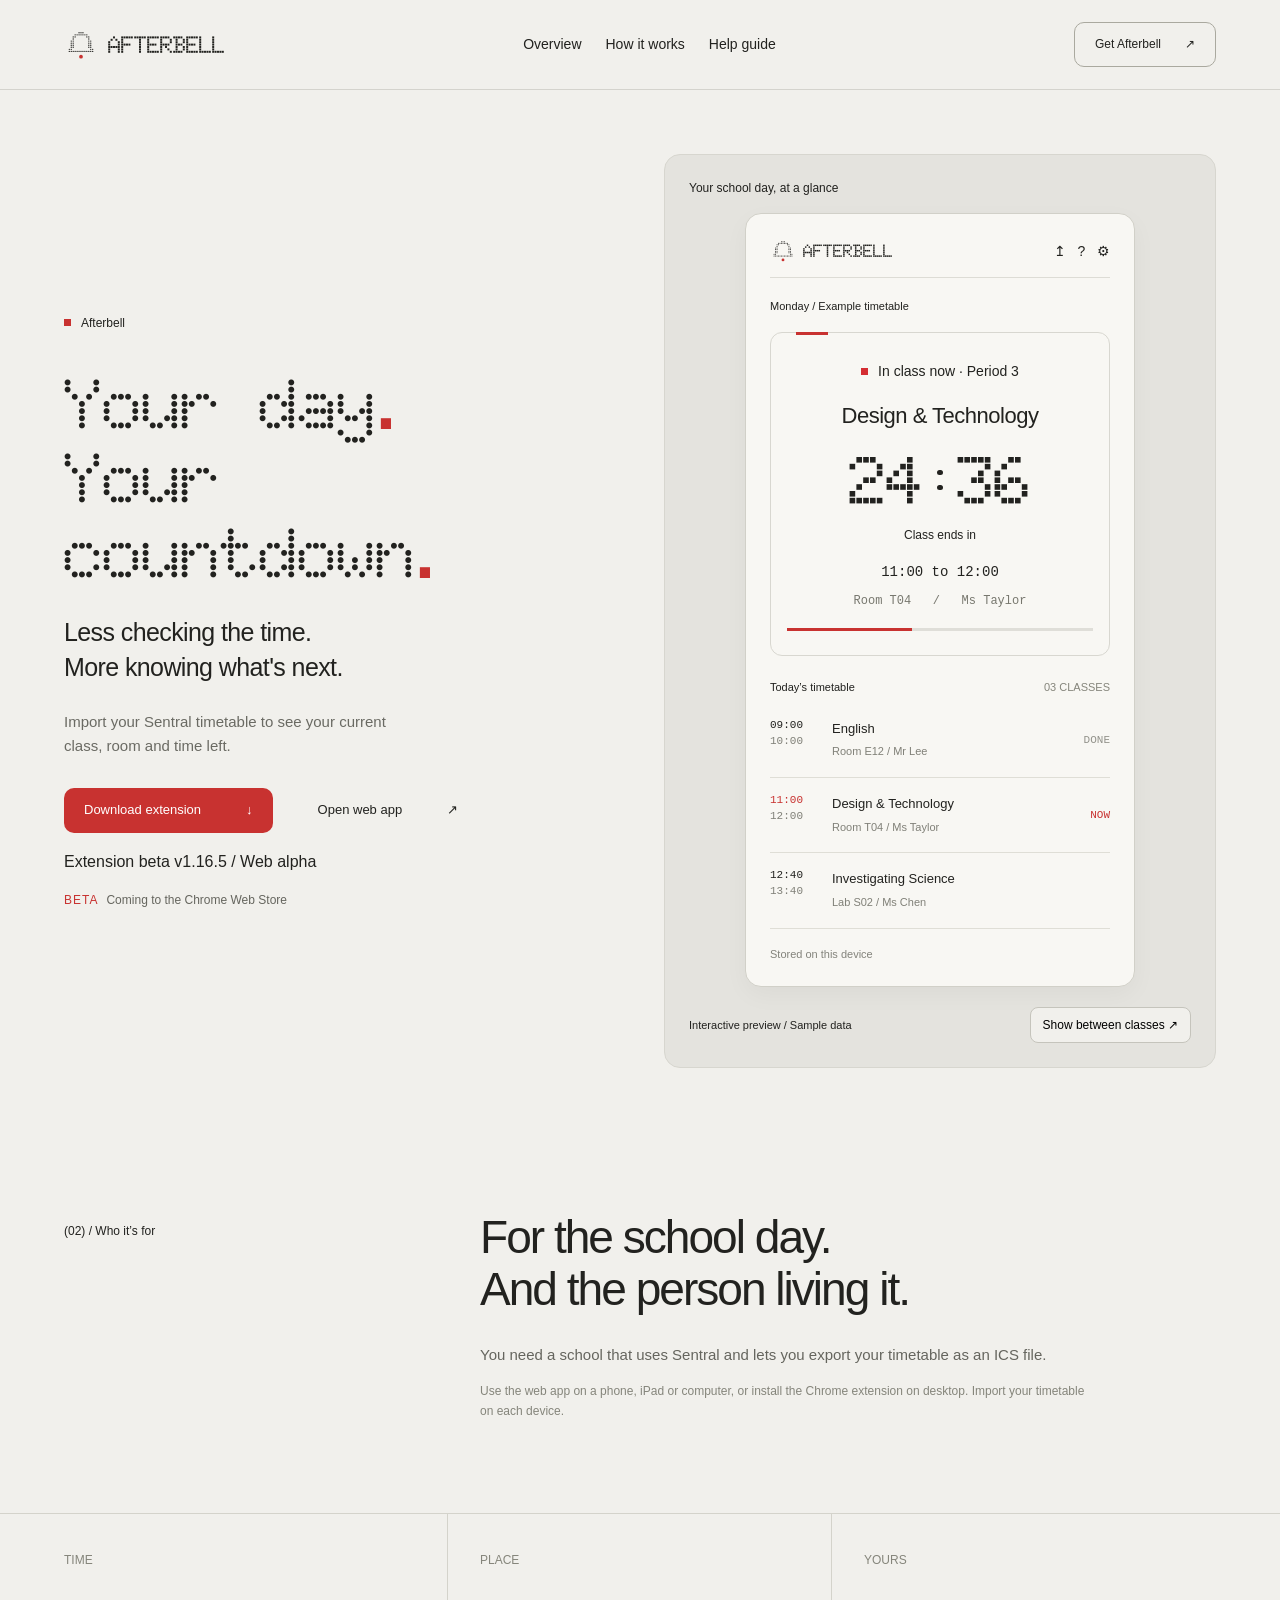
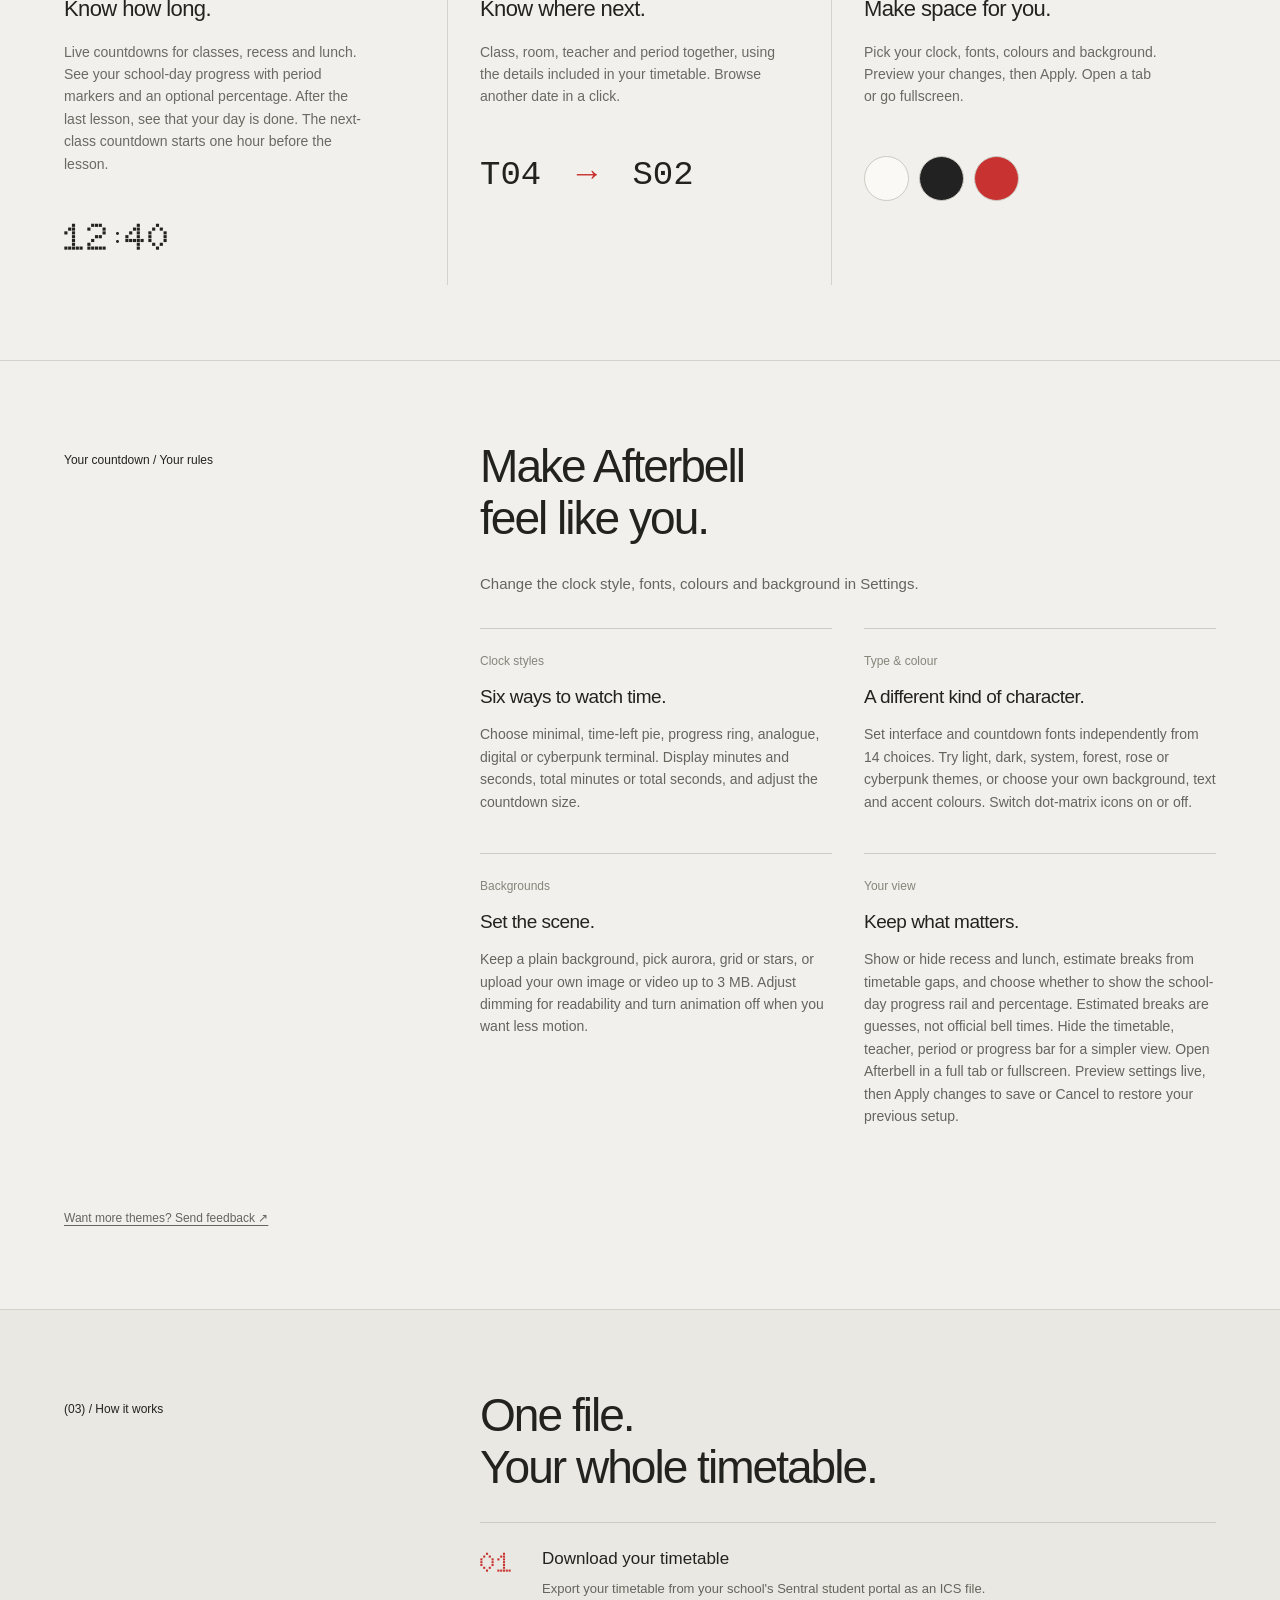
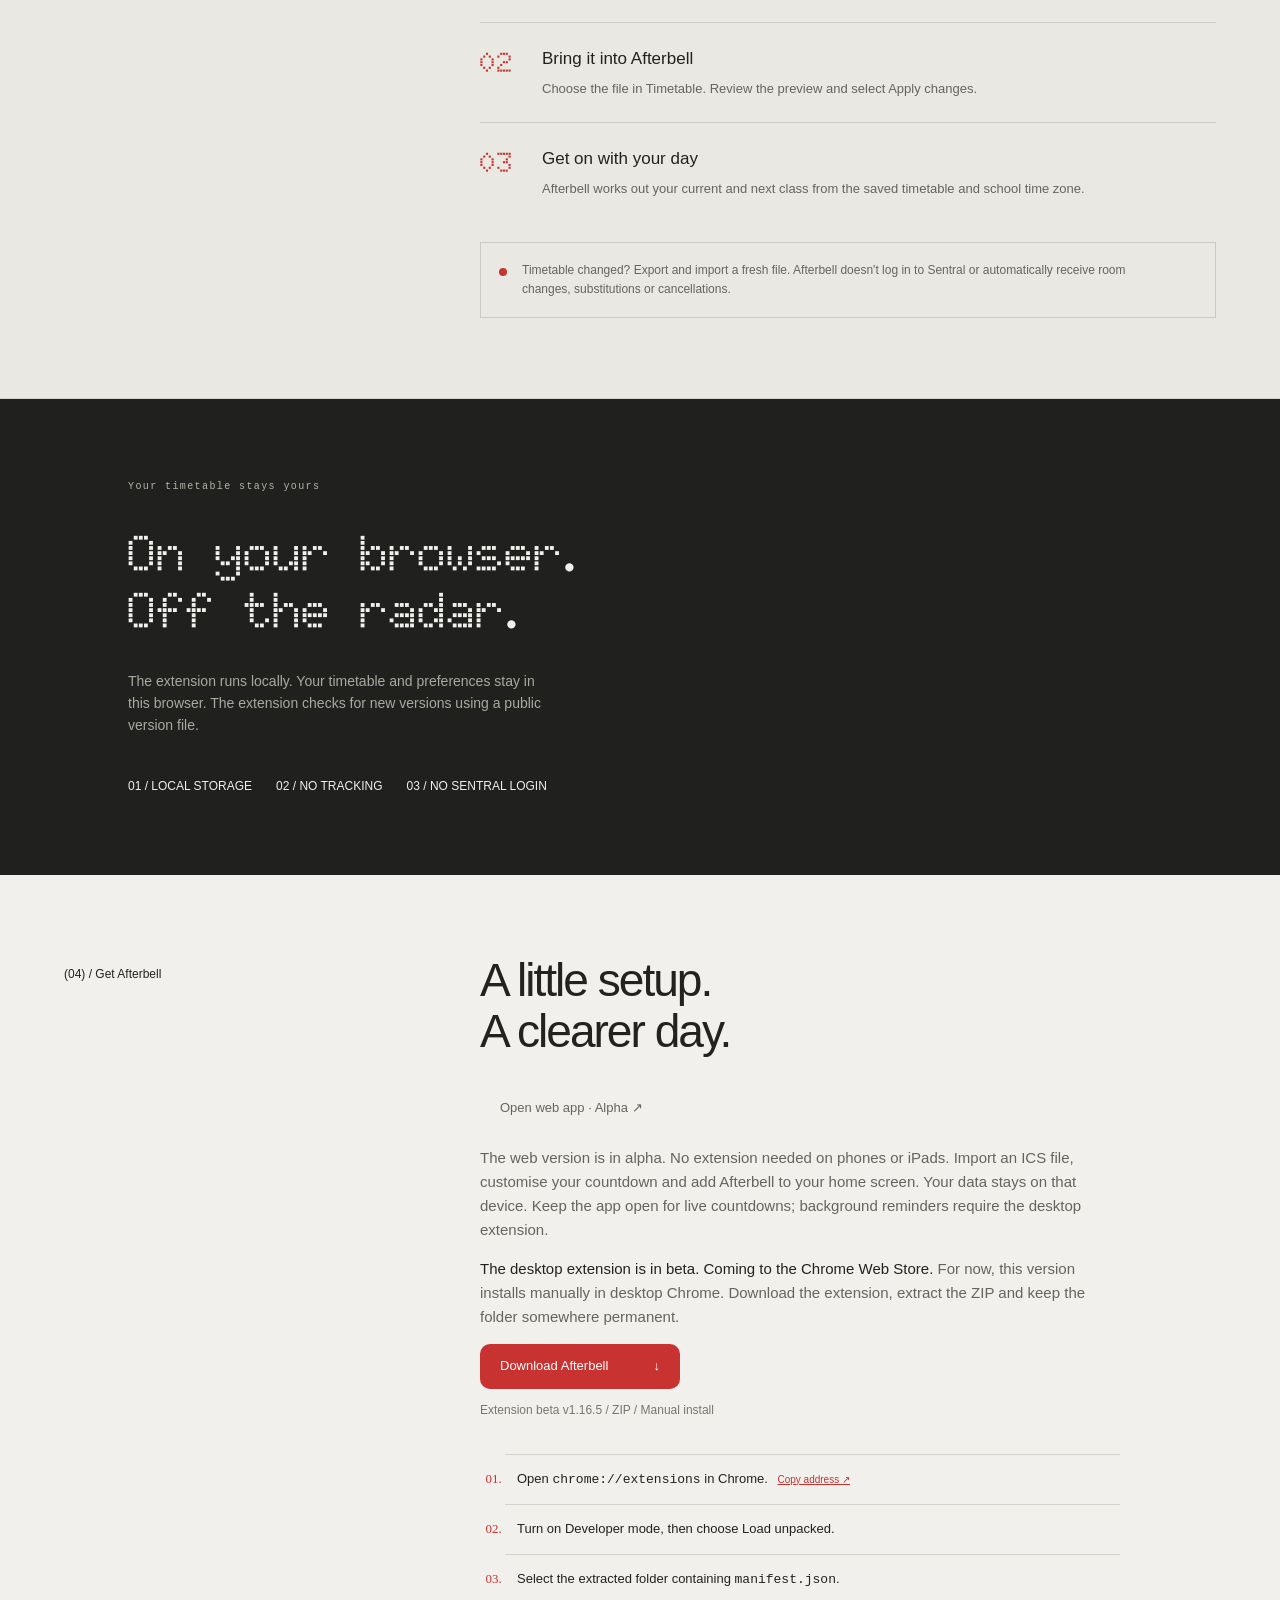
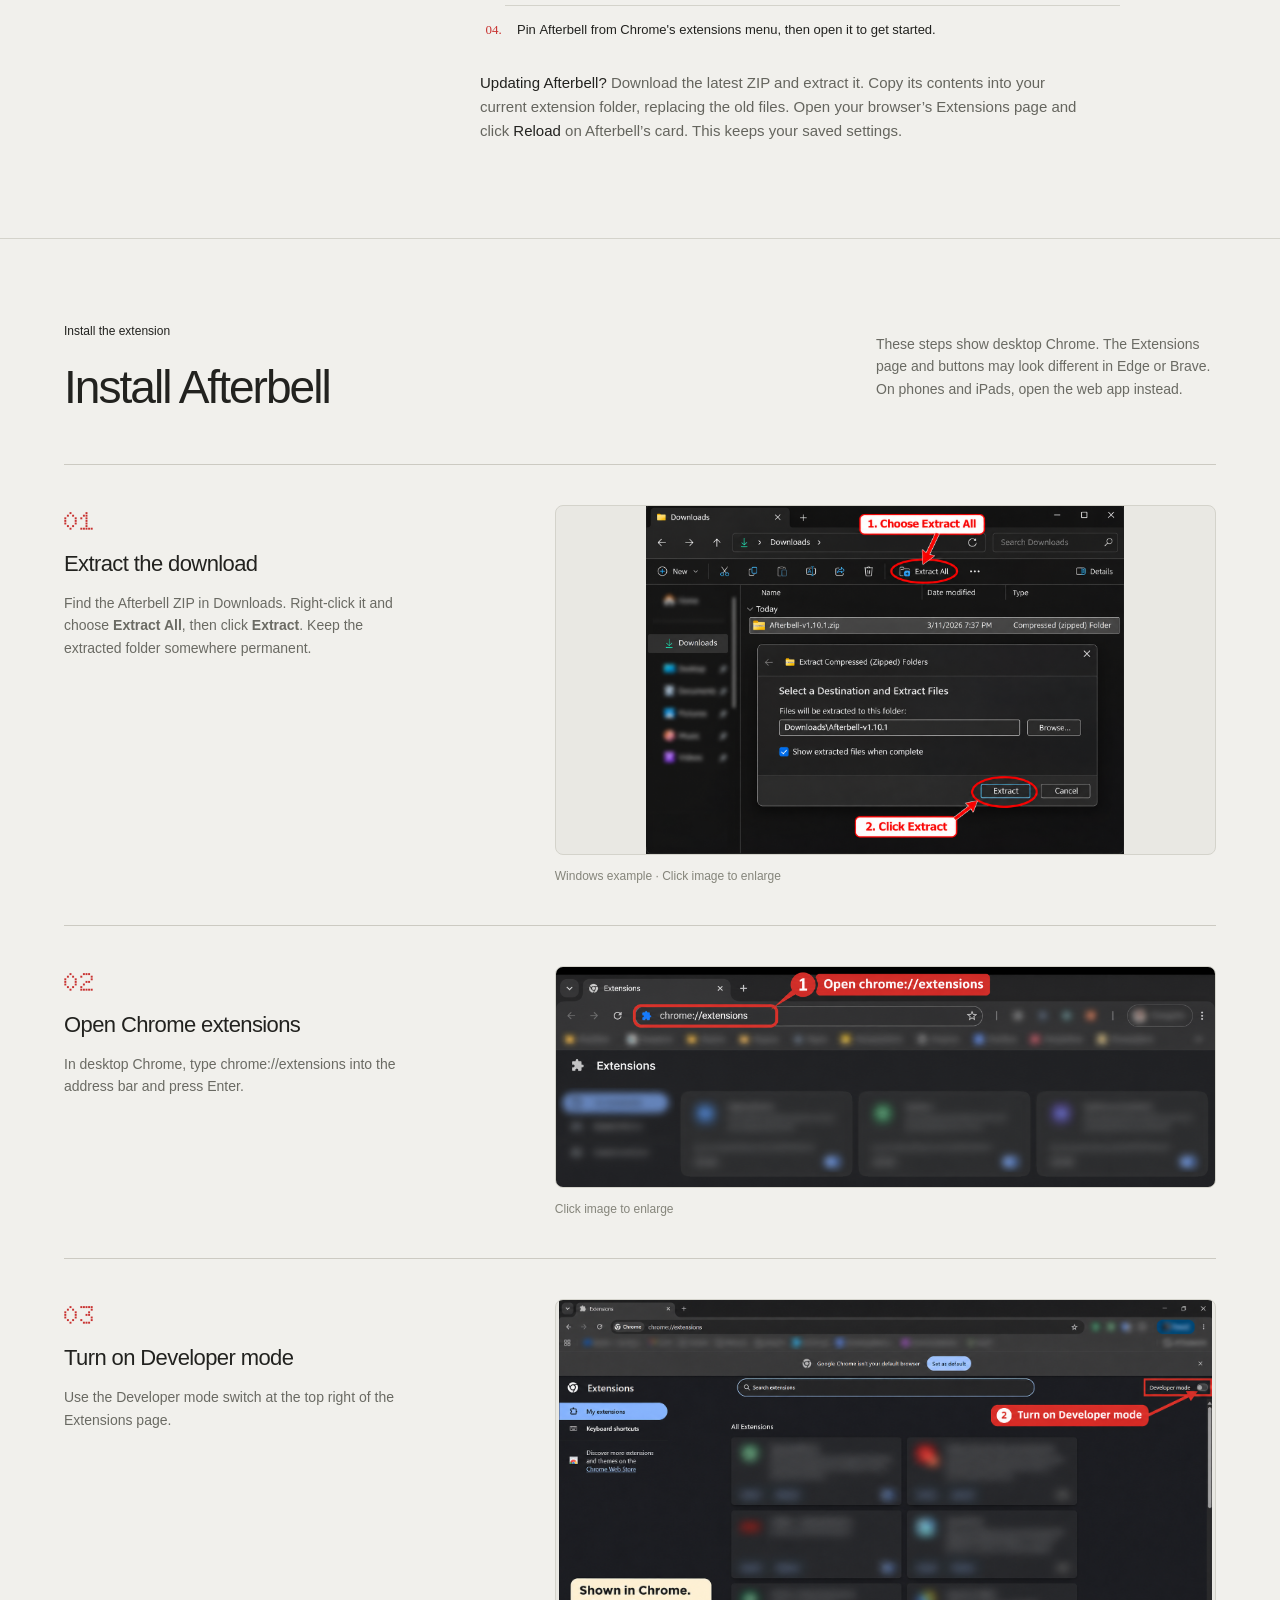
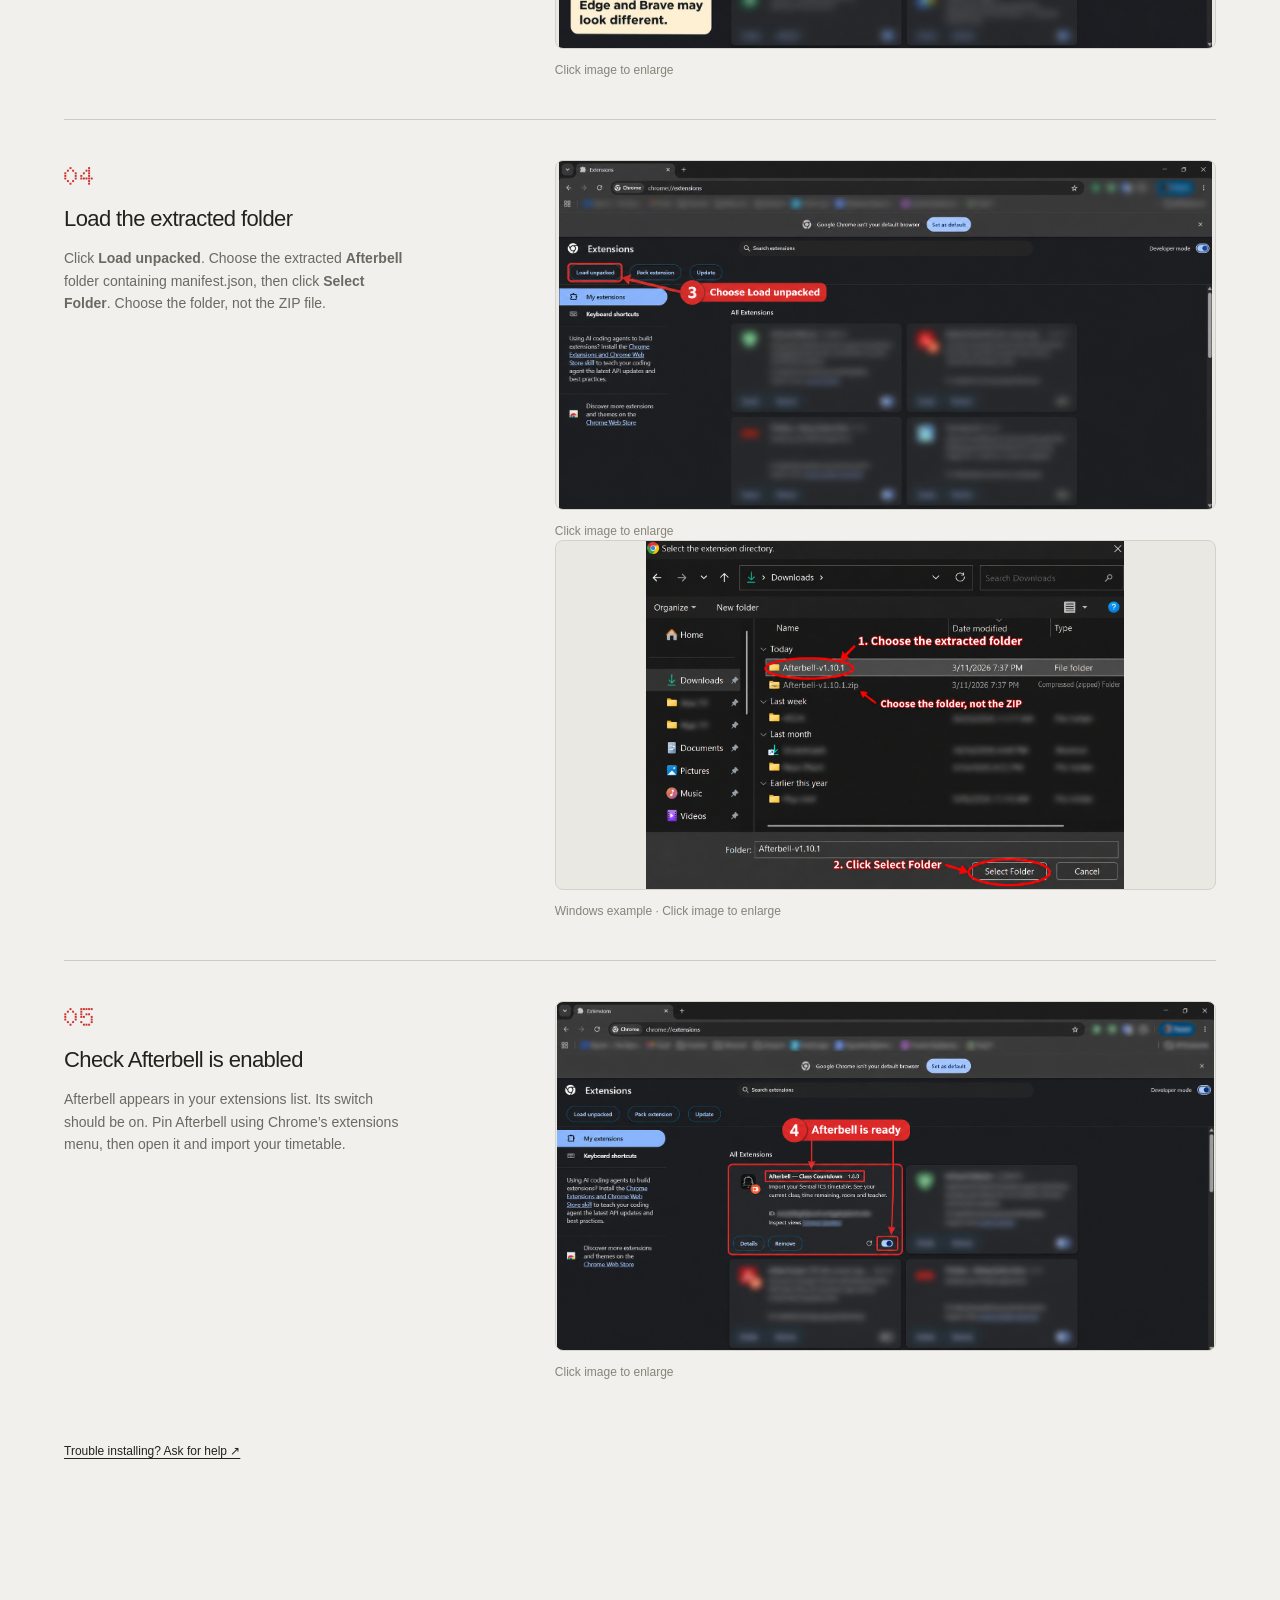
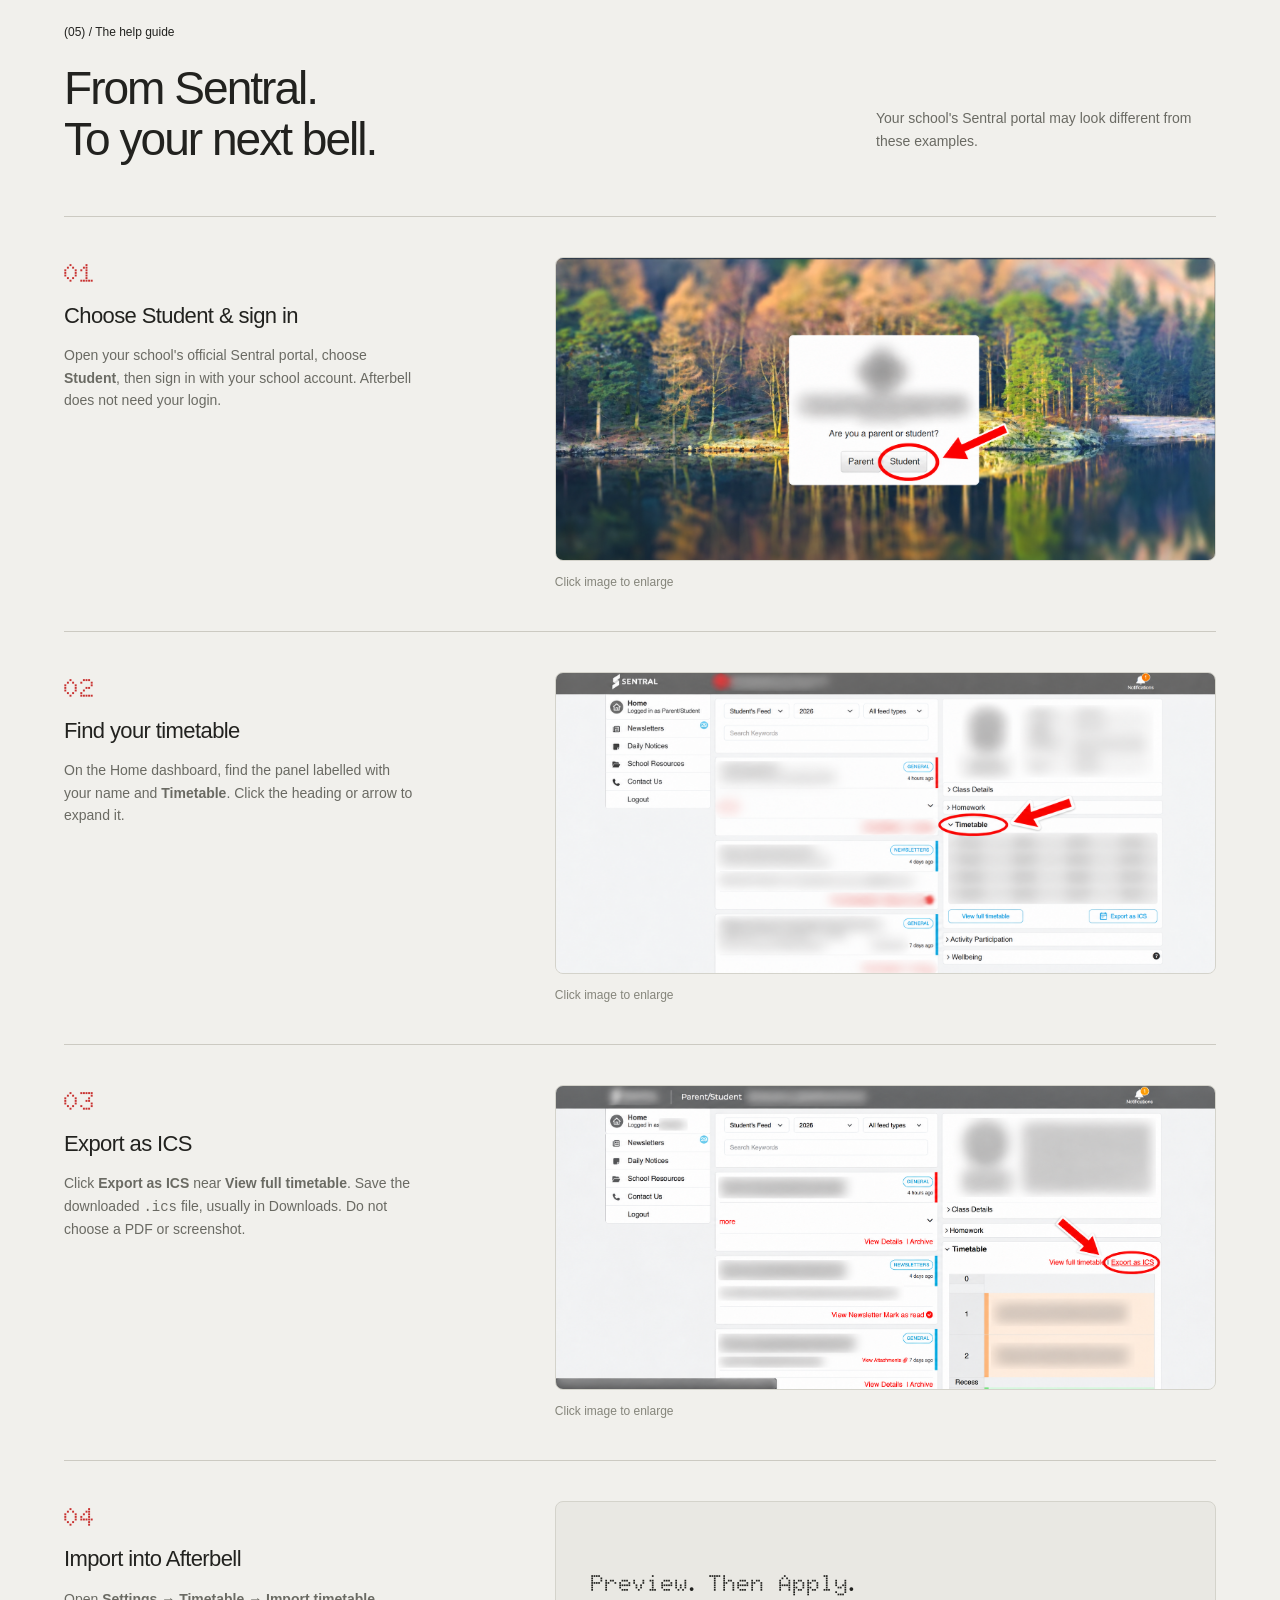
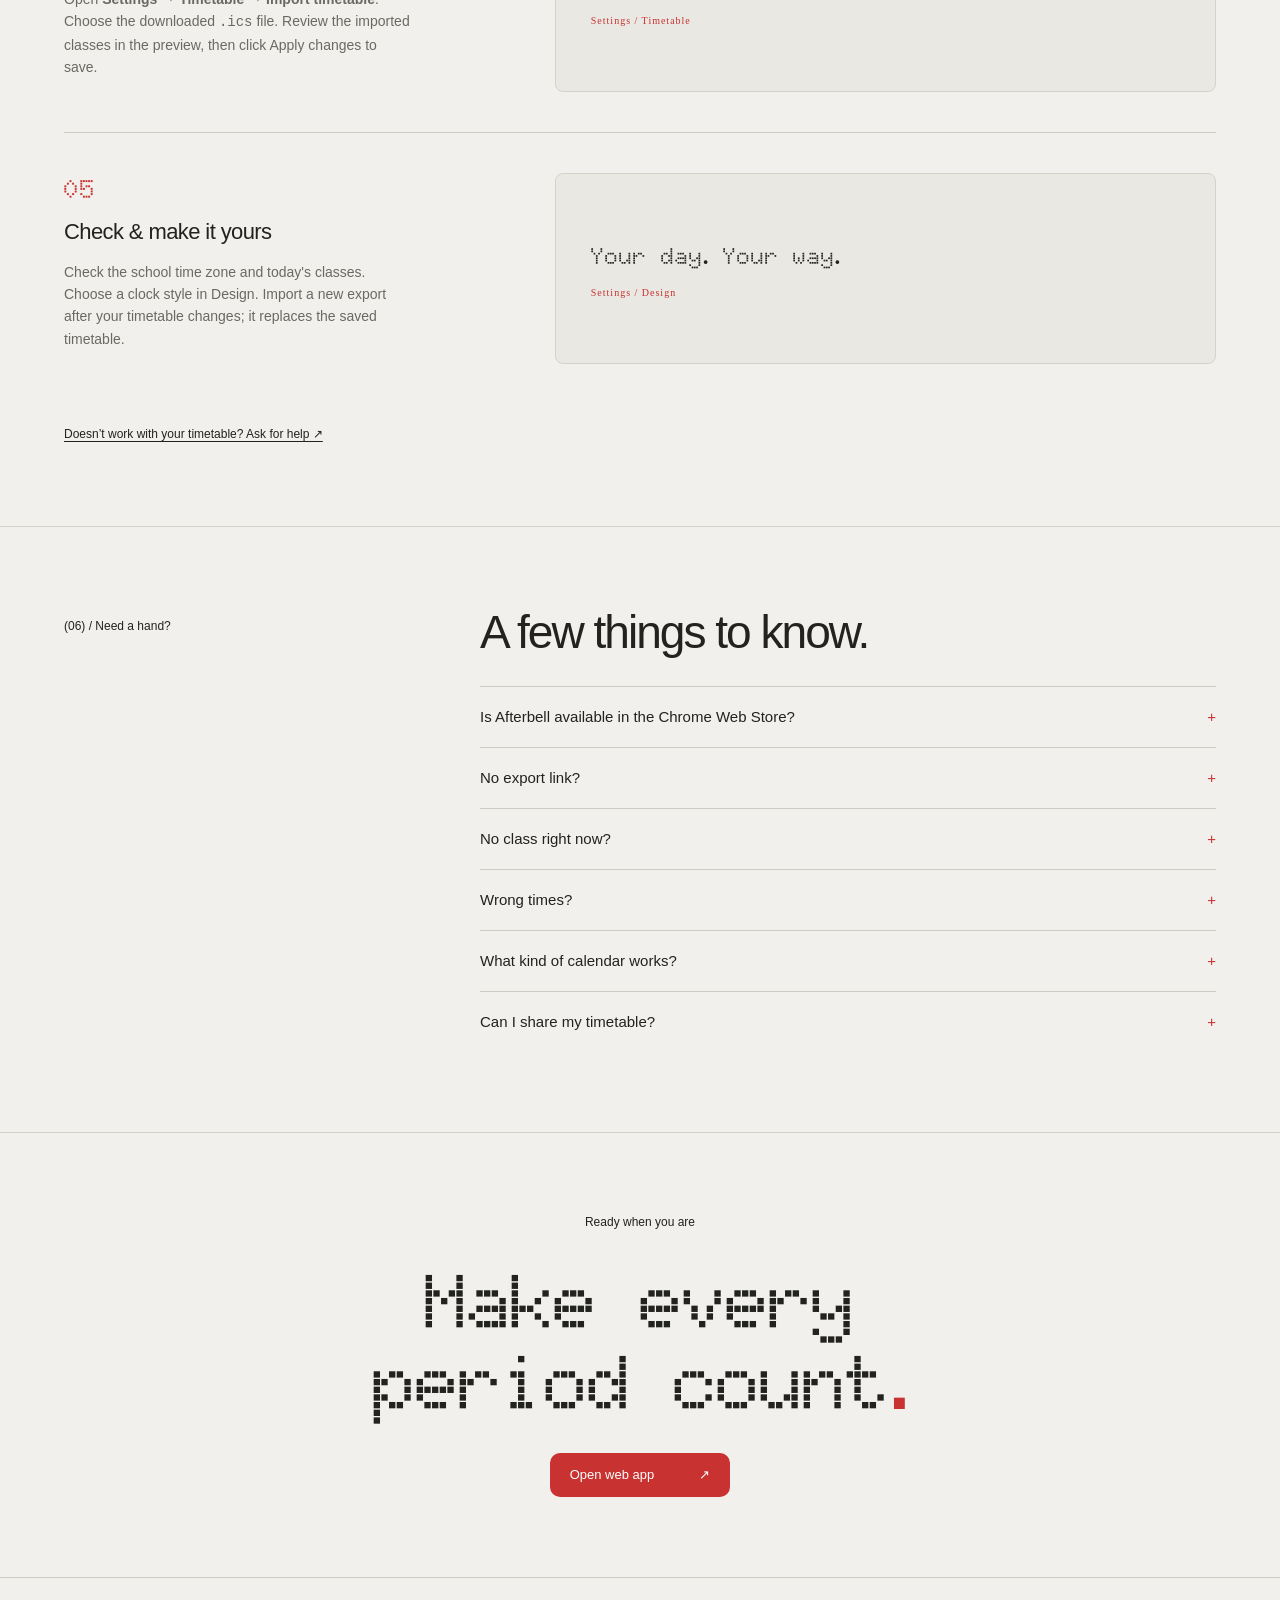
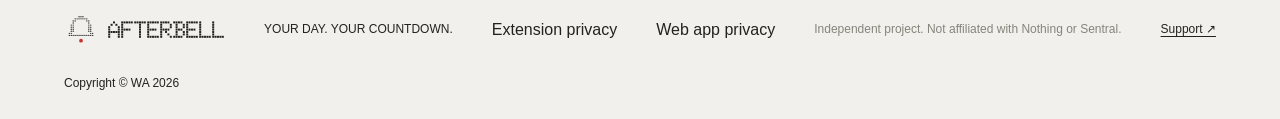
==== commit d0f61d60: "Publish Afterbell extension v1.16.5" ====
--- a/index.html
+++ b/index.html
@@ -2,15 +2,15 @@
 <html lang="en"><head><meta charset="utf-8"><meta name="viewport" content="width=device-width,initial-scale=1"><meta name="description" content="See your school timetable and time left in class. Use Afterbell in your browser or as a Chrome extension."><title>Afterbell | Your day. Your countdown.</title><link rel="icon" href="assets/afterbell-app-icon.svg" type="image/svg+xml"><link rel="stylesheet" href="style.css"><link rel="stylesheet" href="support.css"><script src="support.js" type="module"></script></head><body>
 <a class="skip" href="#main">Skip to content</a>
 <header><a class="wordmark" href="#"><img class="brand-logo" src="assets/afterbell-logo.svg" alt="">AFTERBELL</a><nav aria-label="Main navigation"><a href="#overview">Overview</a><a href="#how">How it works</a><a href="#guide">Help guide</a></nav><a class="small-button" href="#install">Get Afterbell <span>↗</span></a></header>
-<main id="main"><section class="hero" id="overview"><div class="hero-copy"><div class="eyebrow"><i></i> Afterbell</div><h1>Your day<span>.</span><br>Your countdown<span>.</span></h1><p class="intro">Less checking the time.<br>More knowing what's next.</p><p class="subcopy">Import your Sentral timetable to see your current class, room and time left.</p><div class="buttons"><a class="button red" href="Afterbell-v1.14.1.zip" download>Download extension <span>↓</span></a><a class="button" href="app.html">Open web app <span>↗</span></a></div><p class="muted">Extension beta v1.14.1 / Web alpha</p><div class="store-note"><span class="beta-badge">BETA</span> Coming to the Chrome Web Store</div></div>
+<main id="main"><section class="hero" id="overview"><div class="hero-copy"><div class="eyebrow"><i></i> Afterbell</div><h1>Your day<span>.</span><br>Your countdown<span>.</span></h1><p class="intro">Less checking the time.<br>More knowing what's next.</p><p class="subcopy">Import your Sentral timetable to see your current class, room and time left.</p><div class="buttons"><a class="button red" href="Afterbell-v1.16.5.zip" download>Download extension <span>↓</span></a><a class="button" href="app.html">Open web app <span>↗</span></a></div><p class="muted">Extension beta v1.16.5 / Web alpha</p><div class="store-note"><span class="beta-badge">BETA</span> Coming to the Chrome Web Store</div></div>
 <div class="product-stage"><div class="stage-label">Your school day, at a glance</div><div class="app-demo"><div class="app-top"><b class="wordmark"><img class="brand-logo" src="assets/afterbell-logo.svg" alt="">AFTERBELL</b><span aria-hidden="true">↥ &nbsp; ? &nbsp; ⚙</span></div><div class="demo-date">Monday / Example timetable</div><div class="clock"><div class="eyebrow"><i></i><span id="demo-status">In class now · Period 3</span></div><h2 id="demo-subject">Design & Technology</h2><div class="timer" id="timer" role="timer" aria-label="24 minutes 38 seconds"><span id="timer-minutes">24</span><span class="timer-colon" aria-hidden="true"><span></span><span></span></span><span id="timer-seconds">38</span></div><div class="eyebrow time-label">Class ends in</div><p id="demo-time">11:00 to 12:00</p><p class="room" id="demo-room">Room T04 &nbsp; / &nbsp; Ms Taylor</p><div class="progress"><span></span></div></div><div class="schedule-heading">Today’s timetable <span>03 CLASSES</span></div><div class="lesson"><div>09:00<small>10:00</small></div><div>English<small>Room E12 / Mr Lee</small></div><span class="done">DONE</span></div><div class="lesson active"><div>11:00<small>12:00</small></div><div>Design & Technology<small>Room T04 / Ms Taylor</small></div><span>NOW</span></div><div class="lesson"><div>12:40<small>13:40</small></div><div>Investigating Science<small>Lab S02 / Ms Chen</small></div></div><div class="app-bottom">Stored on this device <span></span></div></div><div class="demo-controls"><span>Interactive preview / Sample data</span><button id="switch-demo">Show between classes ↗</button></div></div></section>
 
 <section class="section audience"><div class="eyebrow">(02) / Who it’s for</div><div><h2>For the school day.<br>And the person living it.</h2><p>You need a school that uses Sentral and lets you export your timetable as an ICS file.</p><p class="muted">Use the web app on a phone, iPad or computer, or install the Chrome extension on desktop. Import your timetable on each device.</p></div></section>
 <section class="features"><article><span class="feature-number">TIME</span><h3>Know how long.</h3><p>Live countdowns for classes, recess and lunch. See your school-day progress with period markers and an optional percentage. After the last lesson, see that your day is done. The next-class countdown starts one hour before the lesson.</p><div class="feature-art dots feature-time" aria-label="12 minutes 40 seconds"><span>12</span><span class="timer-colon" aria-hidden="true"><span></span><span></span></span><span>40</span></div></article><article><span class="feature-number">PLACE</span><h3>Know where next.</h3><p>Class, room, teacher and period together, using the details included in your timetable. Browse another date in a click.</p><div class="feature-art route">T04 <span>→</span> S02</div></article><article><span class="feature-number">YOURS</span><h3>Make space for you.</h3><p>Pick your clock, fonts, colours and background. Preview your changes, then Apply. Open a tab or go fullscreen.</p><div class="swatches" aria-label="Example light, dark and red appearance colours"><i></i><i></i><i></i></div></article></section>
 <section class="section customise" id="customise"><div class="eyebrow">Your countdown / Your rules</div><div><h2>Make Afterbell<br>feel like you.</h2><p>Change the clock style, fonts, colours and background in Settings.</p><div class="custom-options"><article><span class="feature-number">Clock styles</span><h3>Six ways to watch time.</h3><p>Choose minimal, time-left pie, progress ring, analogue, digital or cyberpunk terminal. Display minutes and seconds, total minutes or total seconds, and adjust the countdown size.</p></article><article><span class="feature-number">Type & colour</span><h3>A different kind of character.</h3><p>Set interface and countdown fonts independently from 14 choices. Try light, dark, system, forest, rose or cyberpunk themes, or choose your own background, text and accent colours. Switch dot-matrix icons on or off.</p></article><article><span class="feature-number">Backgrounds</span><h3>Set the scene.</h3><p>Keep a plain background, pick aurora, grid or stars, or upload your own image or video up to 3 MB. Adjust dimming for readability and turn animation off when you want less motion.</p></article><article><span class="feature-number">Your view</span><h3>Keep what matters.</h3><p>Show or hide recess and lunch, estimate breaks from timetable gaps, and choose whether to show the school-day progress rail and percentage. Estimated breaks are guesses, not official bell times. Hide the timetable, teacher, period or progress bar for a simpler view. Open Afterbell in a full tab or fullscreen. Preview settings live, then Apply changes to save or Cancel to restore your previous setup.</p></article></div></div><p class="support-prompt"><a class="support-link" href="support.html#feedback">Want more themes? Send feedback ↗</a></p></section><section class="section how" id="how"><div class="eyebrow">(03) / How it works</div><div><h2>One file.<br>Your whole timetable.</h2><div class="how-row"><span>01</span><div><h3>Download your timetable</h3><p>Export your timetable from your school's Sentral student portal as an ICS file.</p></div></div><div class="how-row"><span>02</span><div><h3>Bring it into Afterbell</h3><p>Choose the file in Timetable. Review the preview and select Apply changes.</p></div></div><div class="how-row"><span>03</span><div><h3>Get on with your day</h3><p>Afterbell works out your current and next class from the saved timetable and school time zone.</p></div></div><div class="notice"><i></i><p>Timetable changed? Export and import a fresh file. Afterbell doesn't log in to Sentral or automatically receive room changes, substitutions or cancellations.</p></div></div></section>
 <section class="privacy"><div class="eyebrow">Your timetable stays yours</div><h2>On your browser.<br>Off the radar.</h2><p>The extension runs locally. Your timetable and preferences stay in this browser. The extension checks for new versions using a public version file.</p><div><span>01 / LOCAL STORAGE</span><span>02 / NO TRACKING</span><span>03 / NO SENTRAL LOGIN</span></div></section>
-<section class="section install" id="install"><div class="eyebrow">(04) / Get Afterbell</div><div><h2>A little setup.<br>A clearer day.</h2><p><a class="button" href="app.html">Open web app · Alpha ↗</a></p><p>The web version is in alpha. No extension needed on phones or iPads. Import an ICS file, customise your countdown and add Afterbell to your home screen. Your data stays on that device. Keep the app open for live countdowns; background reminders require the desktop extension.</p><p><strong>The desktop extension is in beta. Coming to the Chrome Web Store.</strong> For now, this version installs manually in desktop Chrome. Download the extension, extract the ZIP and keep the folder somewhere permanent.</p><a class="button red" href="Afterbell-v1.14.1.zip" download>Download Afterbell <span>↓</span></a><span class="download-meta">Extension beta v1.14.1 / ZIP / Manual install</span><ol class="install-list"><li>Open <code>chrome://extensions</code> in Chrome. <button id="copy-url" aria-label="Copy Chrome extensions address">Copy address ↗</button></li><li>Turn on <strong>Developer mode</strong>, then choose <strong>Load unpacked</strong>.</li><li>Select the extracted folder containing <code>manifest.json</code>.</li><li>Pin <strong>Afterbell</strong> from Chrome's extensions menu, then open it to get started.</li></ol><p id="update-extension"><strong>Updating Afterbell?</strong> <a href="Afterbell-v1.14.1.zip" download data-update-download>Download the latest ZIP</a> and extract it. Copy its contents into your current extension folder, replacing the old files. Open your browser’s Extensions page and click <strong>Reload</strong> on Afterbell’s card. This keeps your saved settings.</p><p id="copy-status" role="status"></p></div></section>
+<section class="section install" id="install"><div class="eyebrow">(04) / Get Afterbell</div><div><h2>A little setup.<br>A clearer day.</h2><p><a class="button" href="app.html">Open web app · Alpha ↗</a></p><p>The web version is in alpha. No extension needed on phones or iPads. Import an ICS file, customise your countdown and add Afterbell to your home screen. Your data stays on that device. Keep the app open for live countdowns; background reminders require the desktop extension.</p><p><strong>The desktop extension is in beta. Coming to the Chrome Web Store.</strong> For now, this version installs manually in desktop Chrome. Download the extension, extract the ZIP and keep the folder somewhere permanent.</p><a class="button red" href="Afterbell-v1.16.5.zip" download>Download Afterbell <span>↓</span></a><span class="download-meta">Extension beta v1.16.5 / ZIP / Manual install</span><ol class="install-list"><li>Open <code>chrome://extensions</code> in Chrome. <button id="copy-url" aria-label="Copy Chrome extensions address">Copy address ↗</button></li><li>Turn on <strong>Developer mode</strong>, then choose <strong>Load unpacked</strong>.</li><li>Select the extracted folder containing <code>manifest.json</code>.</li><li>Pin <strong>Afterbell</strong> from Chrome's extensions menu, then open it to get started.</li></ol><p id="update-extension"><strong>Updating Afterbell?</strong> <a href="Afterbell-v1.16.5.zip" download data-update-download>Download the latest ZIP</a> and extract it. Copy its contents into your current extension folder, replacing the old files. Open your browser’s Extensions page and click <strong>Reload</strong> on Afterbell’s card. This keeps your saved settings.</p><p id="copy-status" role="status"></p></div></section>
 <section class="guide" id="extension-guide"><div class="guide-heading"><div><div class="eyebrow">Install the extension</div><h2>Install Afterbell</h2></div><p>These steps show desktop Chrome. The Extensions page and buttons may look different in Edge or Brave. On phones and iPads, <a href="app.html">open the web app</a> instead.</p></div><article class="guide-step"><div><span class="step-no">01</span><h3>Extract the download</h3><p>Find the Afterbell ZIP in Downloads. Right-click it and choose <strong>Extract All</strong>, then click <strong>Extract</strong>. Keep the extracted folder somewhere permanent.</p></div><div><a href="install-extract.png" target="_blank" rel="noopener"><img src="install-extract.png" alt="Windows ZIP extraction example, with Extract All and Extract marked in red" loading="lazy"></a><div class="image-note">Windows example · Click image to enlarge</div></div></article><article class="guide-step"><div><span class="step-no">02</span><h3>Open Chrome extensions</h3><p>In desktop Chrome, type chrome://extensions into the address bar and press Enter.</p></div><div><a href="install-1.png" target="_blank" rel="noopener"><img src="install-1.png" alt="Open Chrome extensions, with the button marked" loading="lazy"></a><div class="image-note">Click image to enlarge</div></div></article><article class="guide-step"><div><span class="step-no">03</span><h3>Turn on Developer mode</h3><p>Use the Developer mode switch at the top right of the Extensions page.</p></div><div><a href="install-2.png" target="_blank" rel="noopener"><img src="install-2.png" alt="Chrome Developer mode switch marked in red. Edge and Brave may look different." loading="lazy"></a><div class="image-note">Click image to enlarge</div></div></article><article class="guide-step"><div><span class="step-no">04</span><h3>Load the extracted folder</h3><p>Click <strong>Load unpacked</strong>. Choose the extracted <strong>Afterbell</strong> folder containing manifest.json, then click <strong>Select Folder</strong>. Choose the folder, not the ZIP file.</p></div><div><a href="install-3.png" target="_blank" rel="noopener"><img src="install-3.png" alt="Load the extracted folder, with the button marked" loading="lazy"></a><div class="image-note">Click image to enlarge</div><a href="install-select-folder.png" target="_blank" rel="noopener"><img src="install-select-folder.png" alt="Choose the extracted Afterbell folder, then click Select Folder; both are circled in red" loading="lazy"></a><div class="image-note">Windows example · Click image to enlarge</div></div></article><article class="guide-step"><div><span class="step-no">05</span><h3>Check Afterbell is enabled</h3><p>Afterbell appears in your extensions list. Its switch should be on. Pin Afterbell using Chrome’s extensions menu, then open it and import your timetable.</p></div><div><a href="install-4.png" target="_blank" rel="noopener"><img src="install-4.png" alt="Check Afterbell is enabled, with the button marked" loading="lazy"></a><div class="image-note">Click image to enlarge</div></div></article><p class="support-prompt"><a class="support-link" href="support.html#help">Trouble installing? Ask for help ↗</a></p></section><section class="guide" id="guide"><div class="guide-heading"><div><div class="eyebrow">(05) / The help guide</div><h2>From Sentral.<br>To your next bell.</h2></div><p>Your school's Sentral portal may look different from these examples.</p></div><div id="guide-steps"></div><p class="support-prompt"><a class="support-link" href="support.html#help">Doesn’t work with your timetable? Ask for help ↗</a></p></section>
 <section class="section faq"><div class="eyebrow">(06) / Need a hand?</div><div><h2>A few things to know.</h2><details><summary>Is Afterbell available in the Chrome Web Store?</summary><p>It is coming to the Chrome Web Store. Afterbell is currently in beta, and you can try it now using the manual installation above. A store release date has not been announced.</p></details><details><summary>No export link?</summary><p>Try the student portal in a desktop browser and expand Timetable. If your school has disabled export, ask the school for an ICS timetable.</p></details><details><summary>No class right now?</summary><p>Between classes, Afterbell shows the next class. Use the date picker to check another day. If the export has ended, import a newer one.</p></details><details><summary>Wrong times?</summary><p>Check the school time zone under Timetable and your computer's clock. Sydney is the default school time zone.</p></details><details><summary>What kind of calendar works?</summary><p>Afterbell supports individual dated events in an ICS export. Recurring calendars and all-day events are rejected with an explanation. Room and teacher details can only appear if your file includes them.</p></details><details><summary>Can I share my timetable?</summary><p>Your ICS file contains personal timetable information, so keep it private. Remove your timetable in Settings to clear its saved class data.</p></details></div></section>
 <section class="closing"><div class="eyebrow">Ready when you are</div><h2>Make every<br>period count<span>.</span></h2><a class="button red" href="app.html">Open web app <span>↗</span></a></section></main>
-<footer><a class="wordmark" href="#"><img class="brand-logo" src="assets/afterbell-logo.svg" alt="">AFTERBELL</a><p>YOUR DAY. YOUR COUNTDOWN.</p><a class="privacy-link" href="privacy.html">Extension privacy</a><a class="privacy-link" href="web-privacy.html">Web app privacy</a><span>Independent project. Not affiliated with Nothing or Sentral.</span><a class="support-link" href="support.html#help">Support ↗</a><small>Copyright © WA 2026</small></footer><script src="app.js" defer></script><dialog id="install-dialog" aria-labelledby="install-dialog-title"><div class="install-dialog-header"><div><div class="eyebrow">AFTERBELL / DESKTOP CHROME</div><h2 id="install-dialog-title" tabindex="-1">Your download. Your next steps.</h2></div><button type="button" id="close-install-dialog" aria-label="Close installation guide">Close ×</button></div><div class="install-dialog-body"><p>Your download should start automatically. If it does not, <a href="Afterbell-v1.14.1.zip" download>download the ZIP again</a>.</p><div id="install-dialog-guide"></div></div></dialog></body></html>
+<footer><a class="wordmark" href="#"><img class="brand-logo" src="assets/afterbell-logo.svg" alt="">AFTERBELL</a><p>YOUR DAY. YOUR COUNTDOWN.</p><a class="privacy-link" href="privacy.html">Extension privacy</a><a class="privacy-link" href="web-privacy.html">Web app privacy</a><span>Independent project. Not affiliated with Nothing or Sentral.</span><a class="support-link" href="support.html#help">Support ↗</a><small>Copyright © WA 2026</small></footer><script src="app.js" defer></script><dialog id="install-dialog" aria-labelledby="install-dialog-title"><div class="install-dialog-header"><div><div class="eyebrow">AFTERBELL / DESKTOP CHROME</div><h2 id="install-dialog-title" tabindex="-1">Your download. Your next steps.</h2></div><button type="button" id="close-install-dialog" aria-label="Close installation guide">Close ×</button></div><div class="install-dialog-body"><p>Your download should start automatically. If it does not, <a href="Afterbell-v1.16.5.zip" download>download the ZIP again</a>.</p><div id="install-dialog-guide"></div></div></dialog></body></html>
--- a/style.css
+++ b/style.css
@@ -77,3 +77,5 @@
   .install-dialog-header, .install-dialog-body { padding: 16px; }
   .install-dialog-header h2 { font-size: 24px; }
 }
+
+body:has(#install-dialog[open]) { overflow: hidden; }
